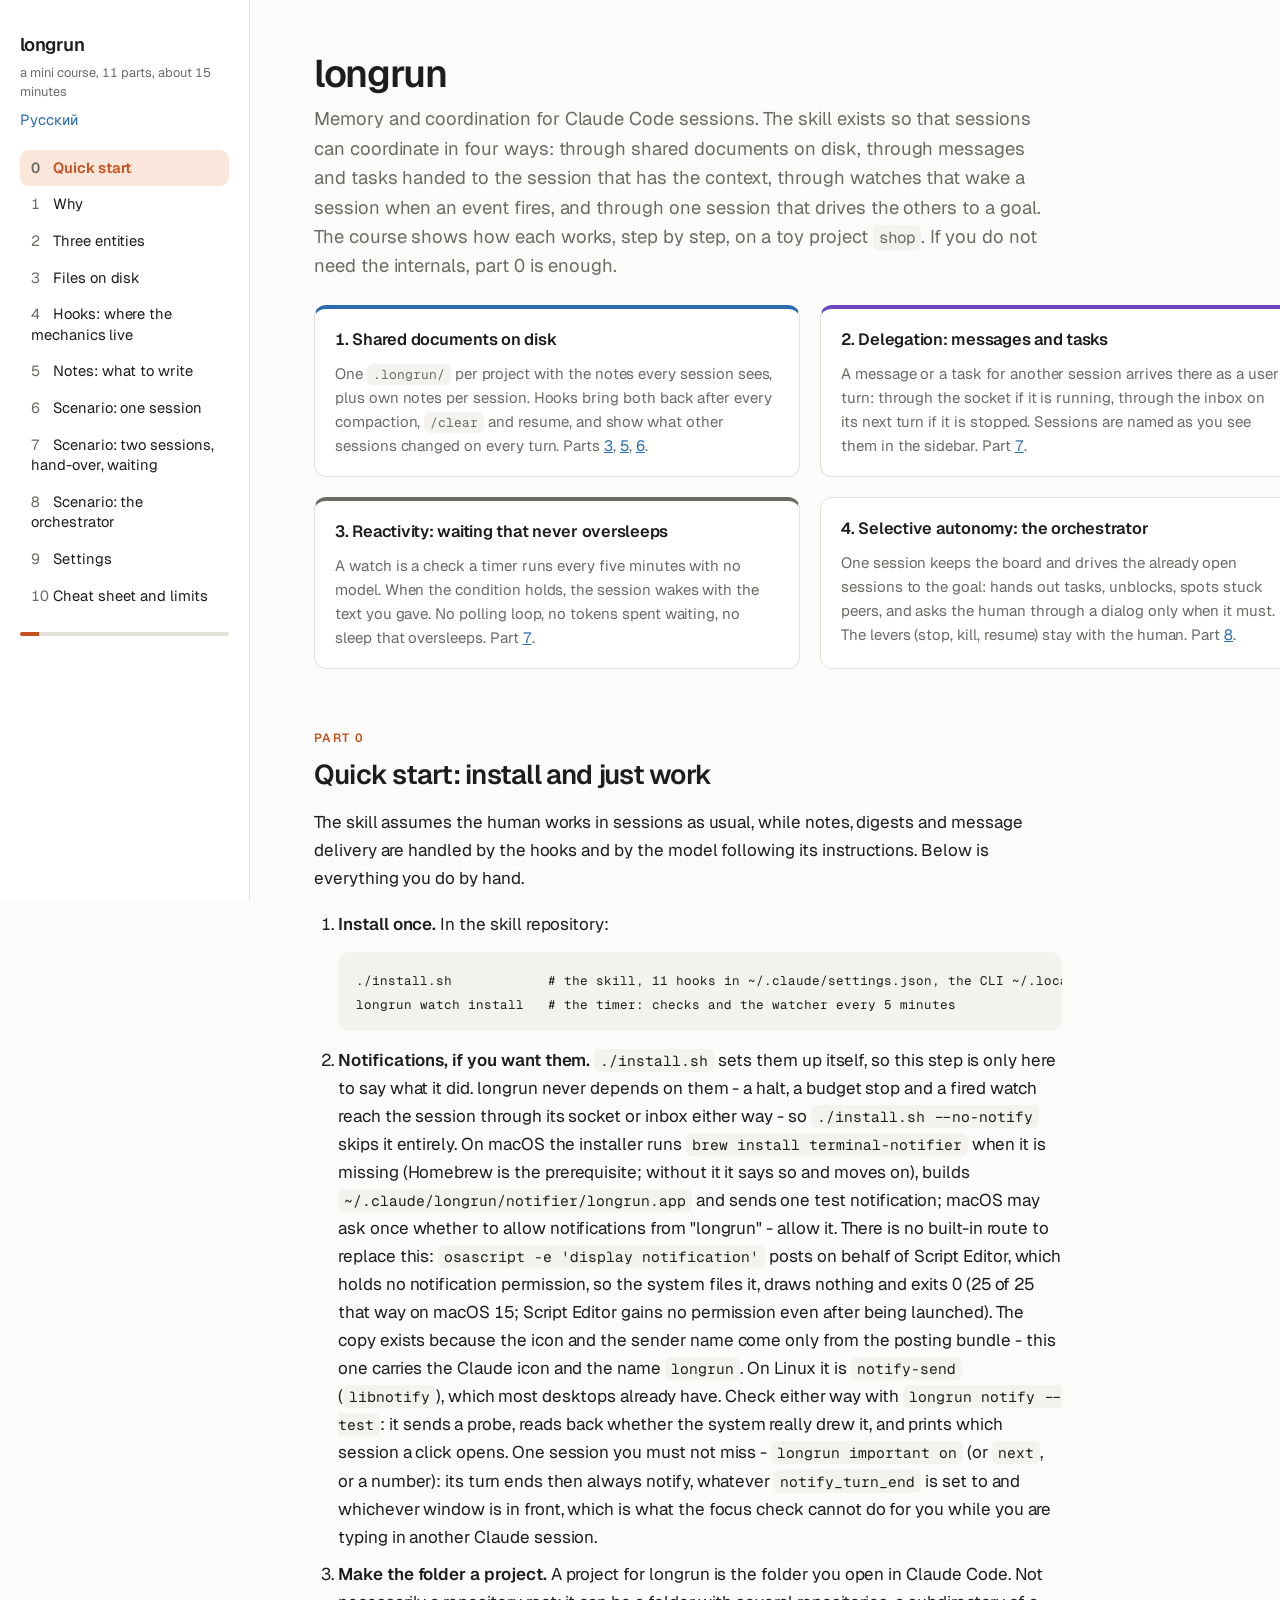
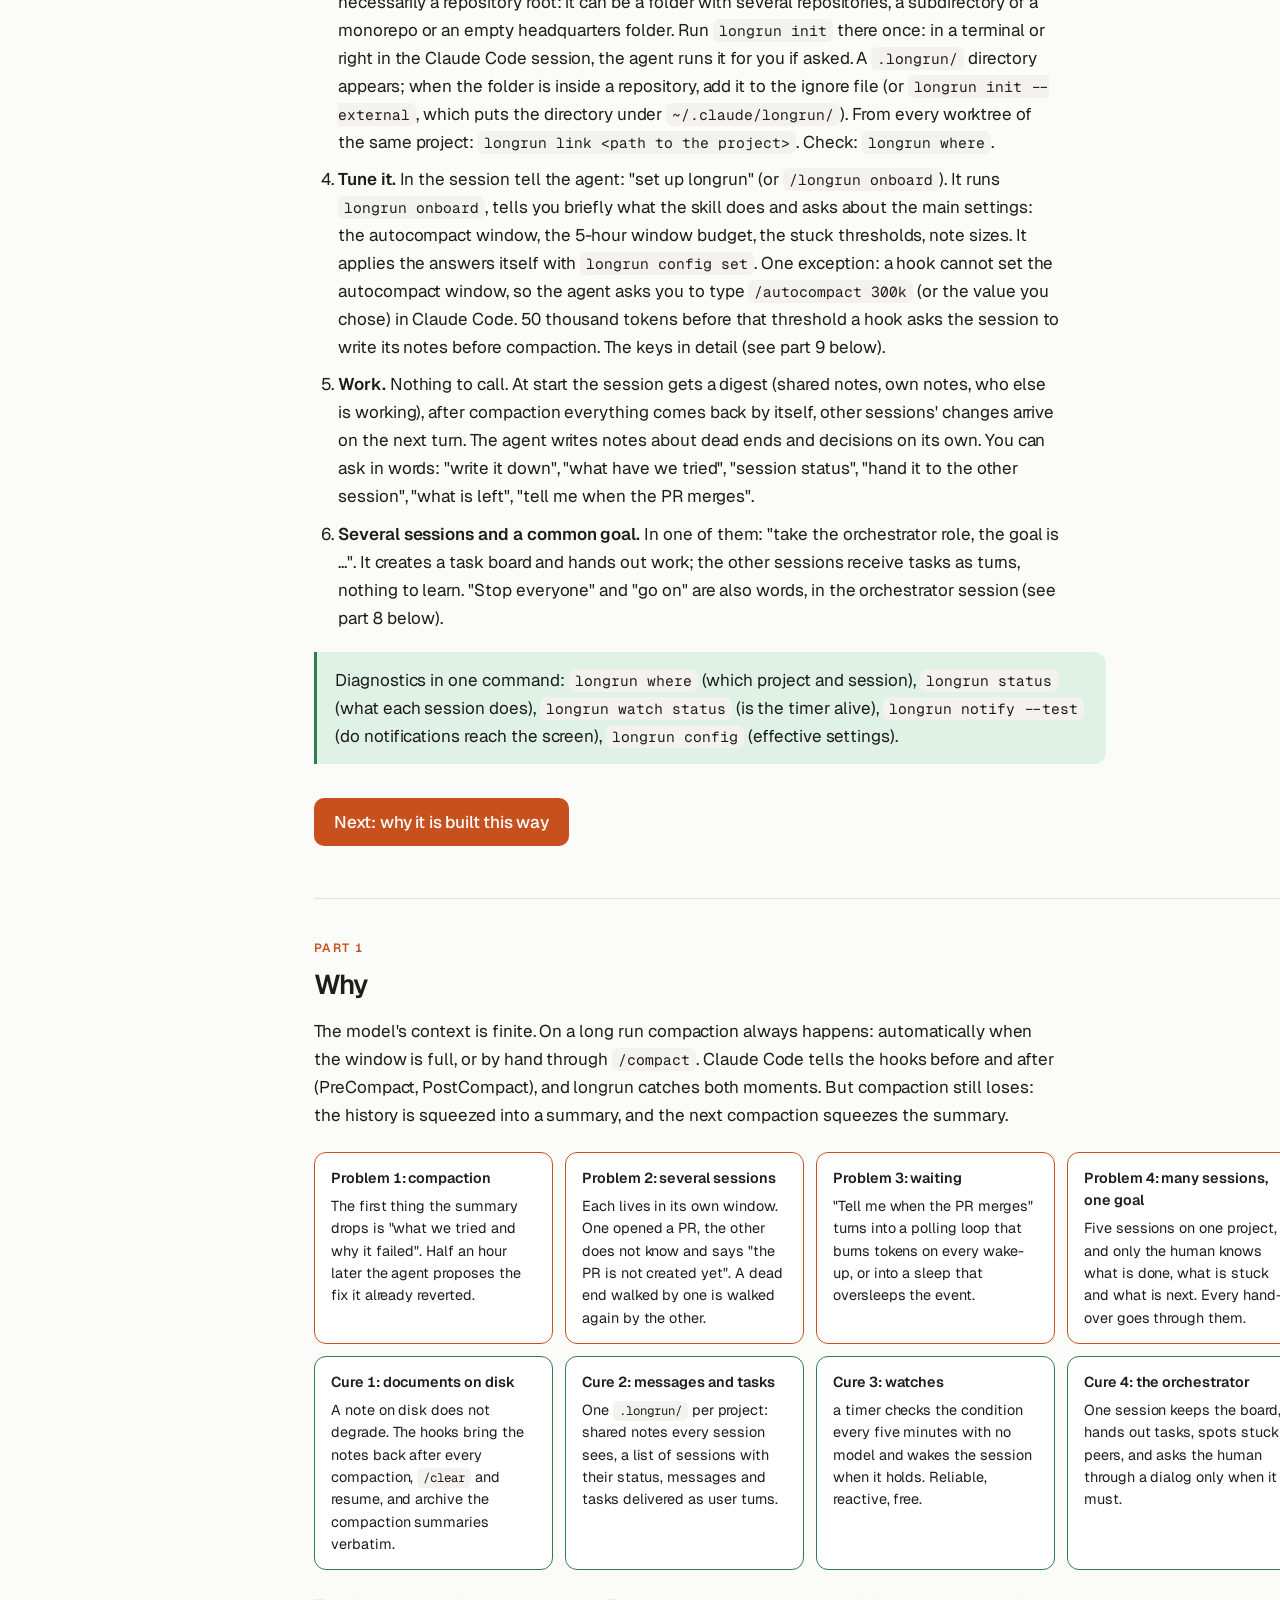
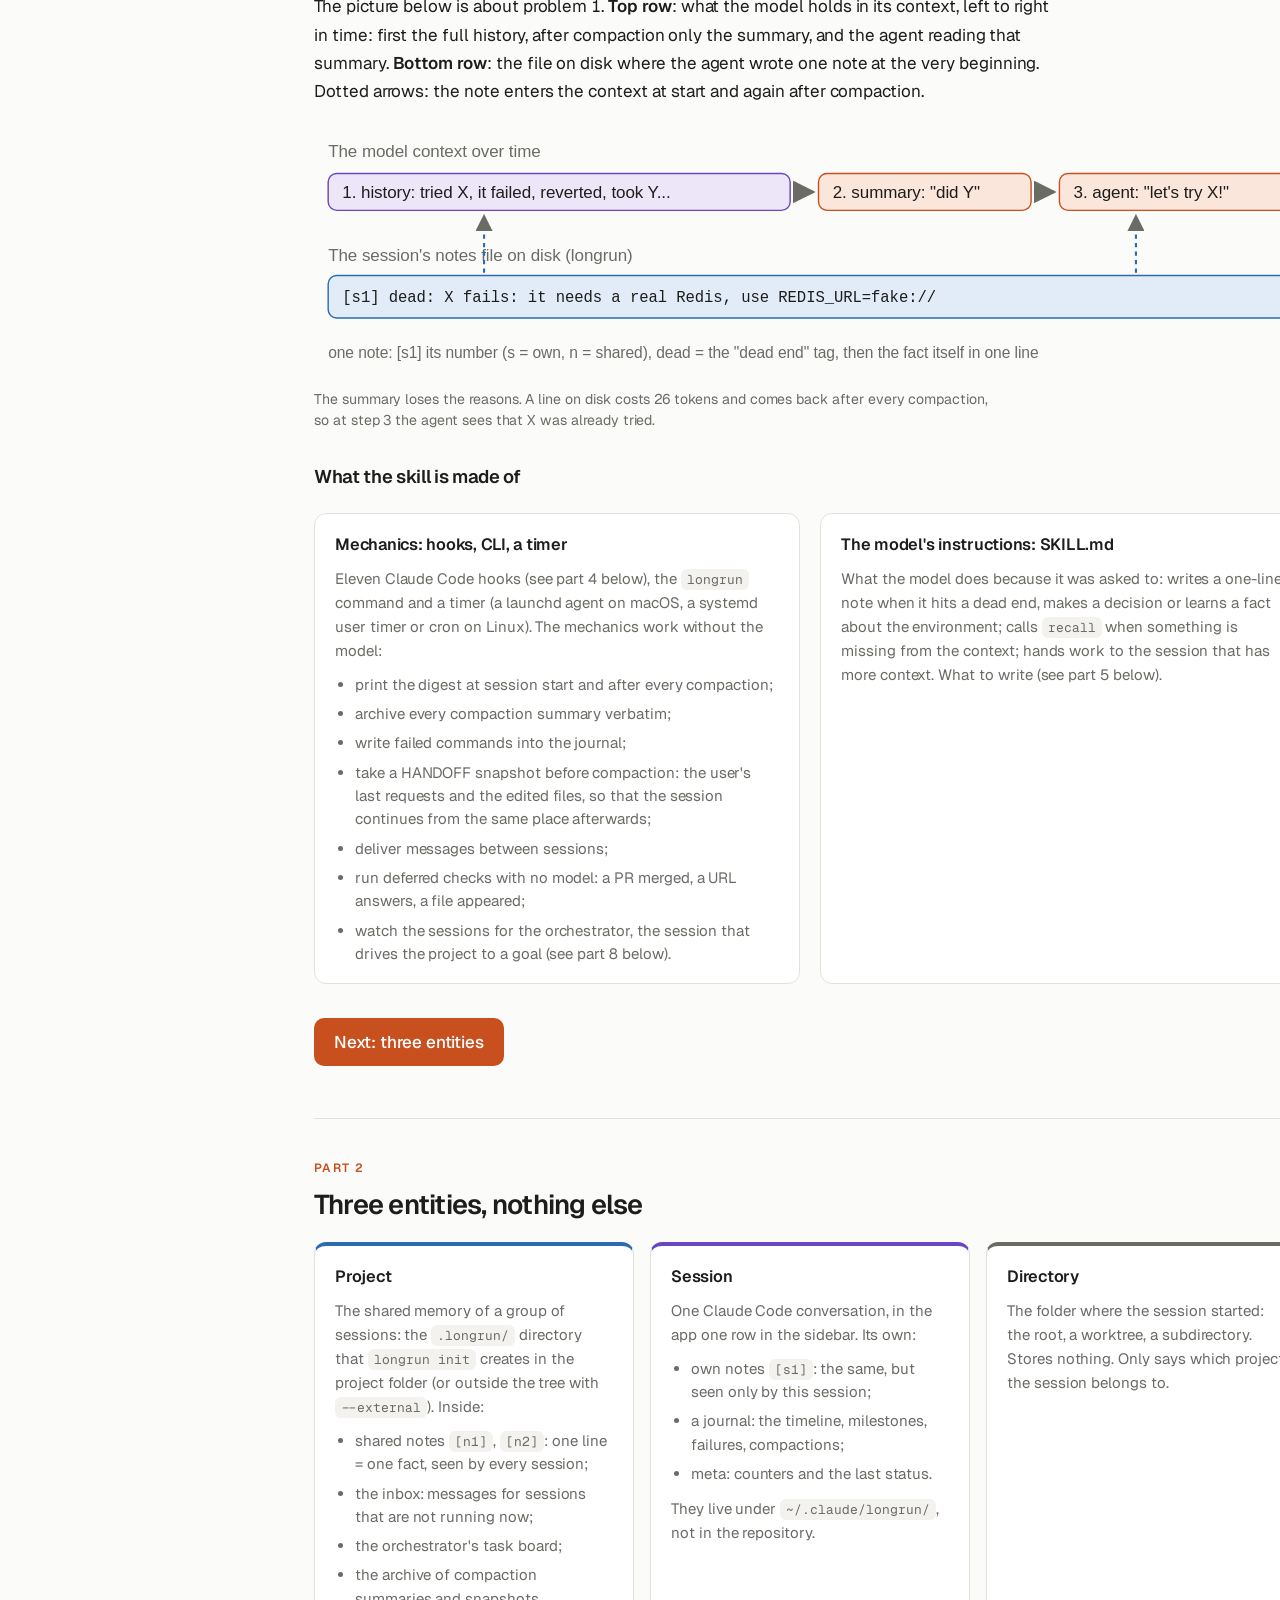
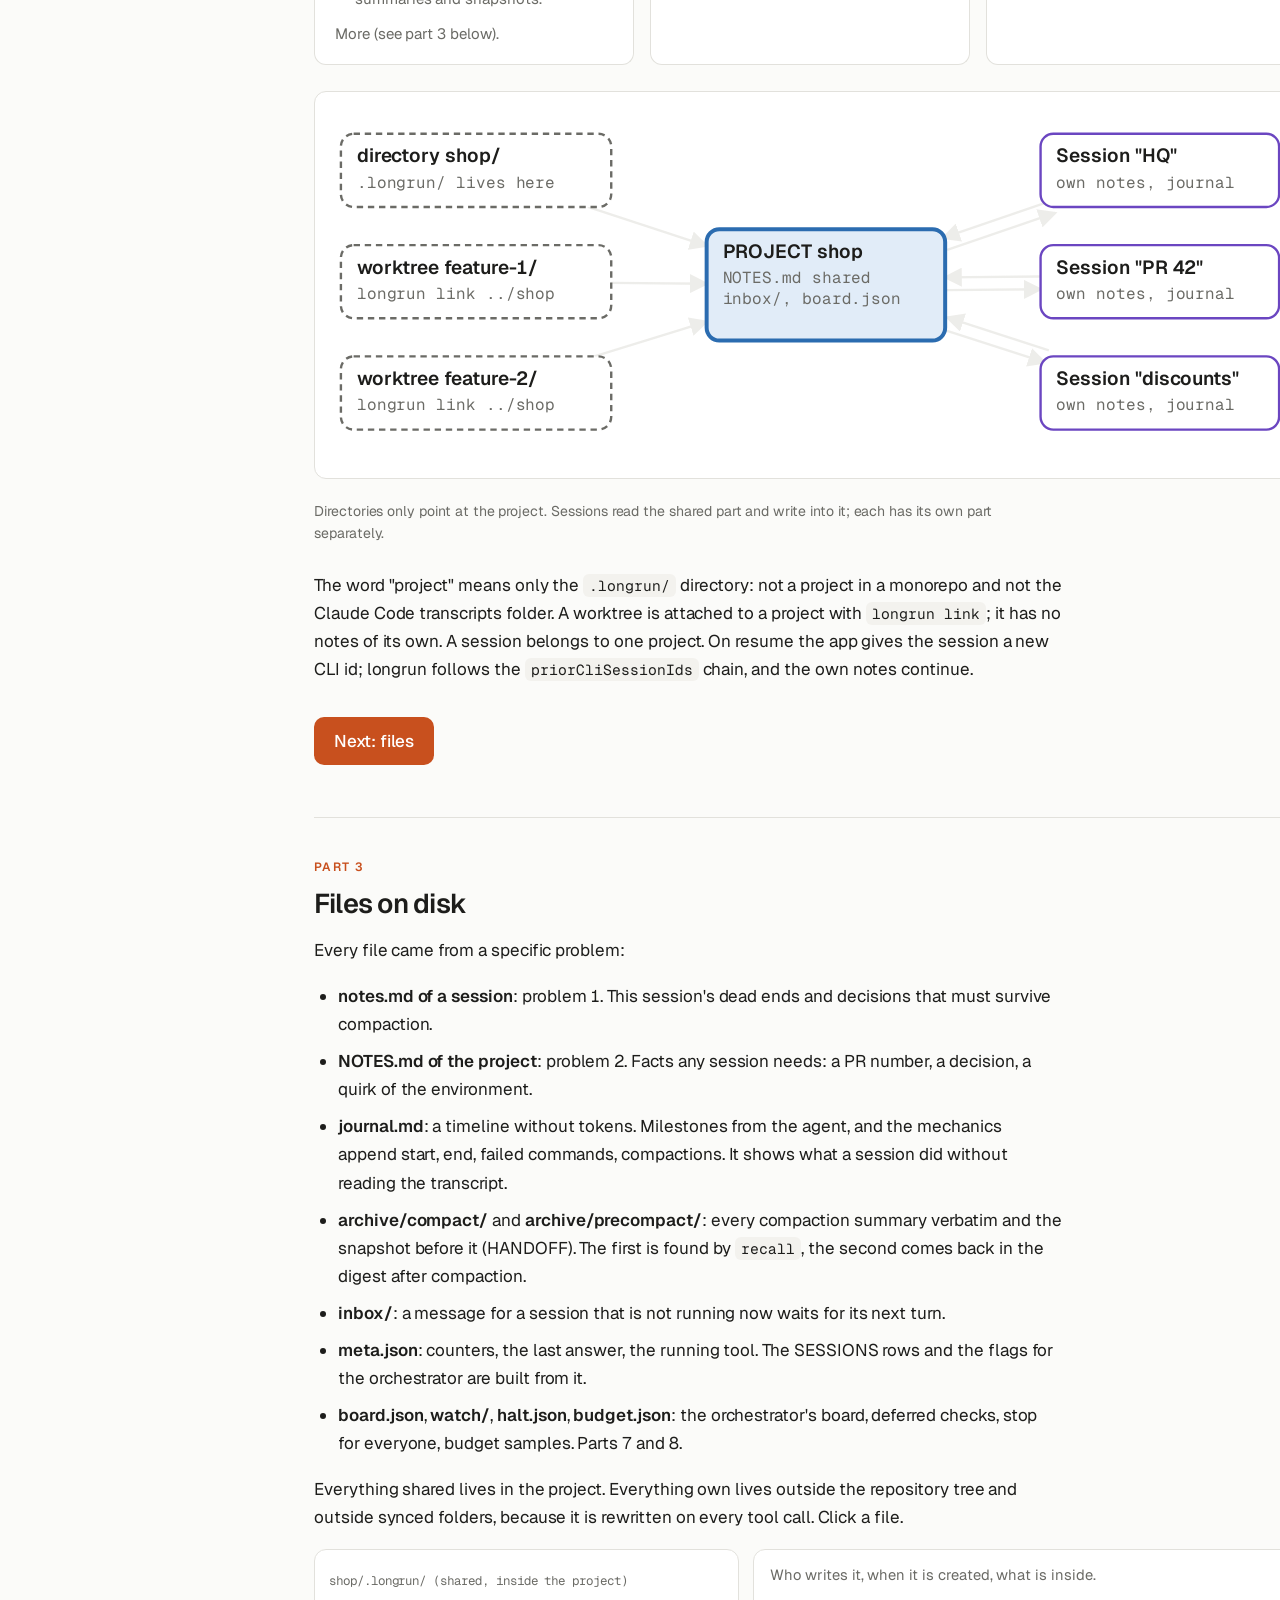
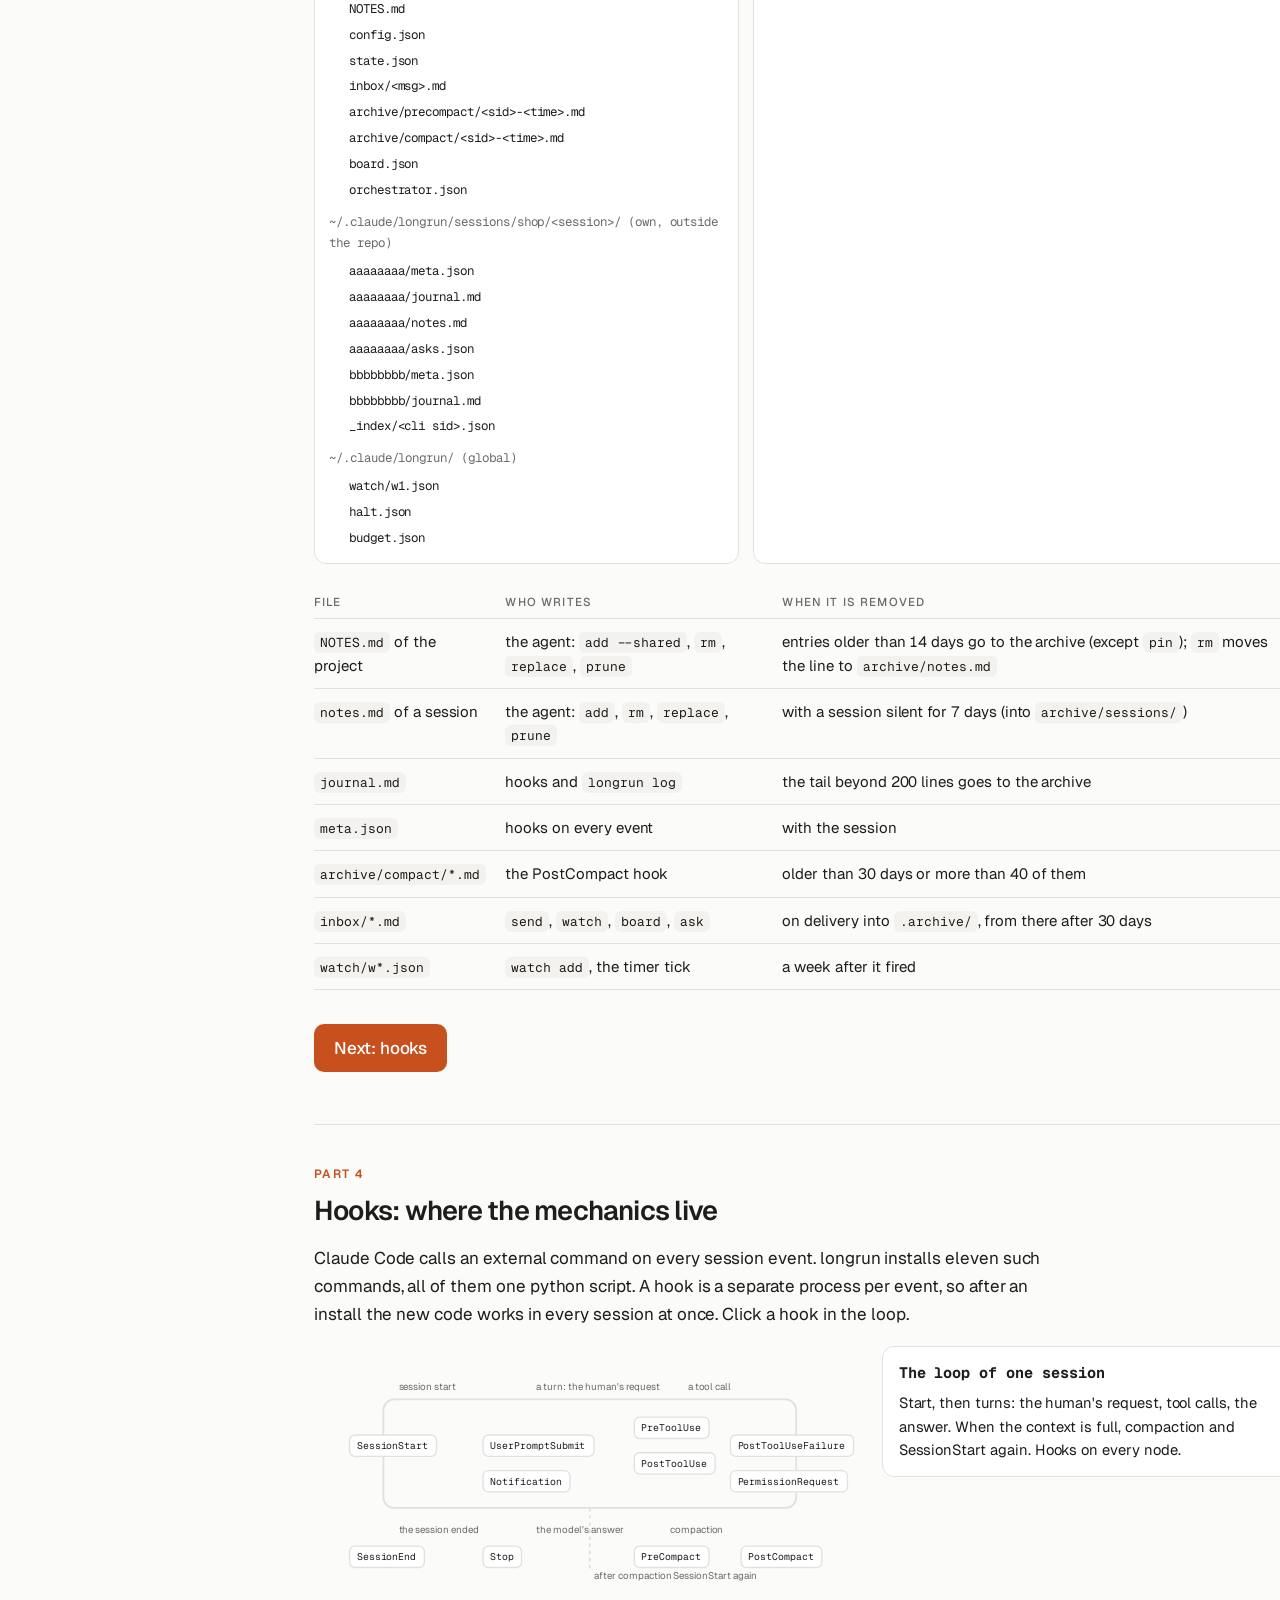
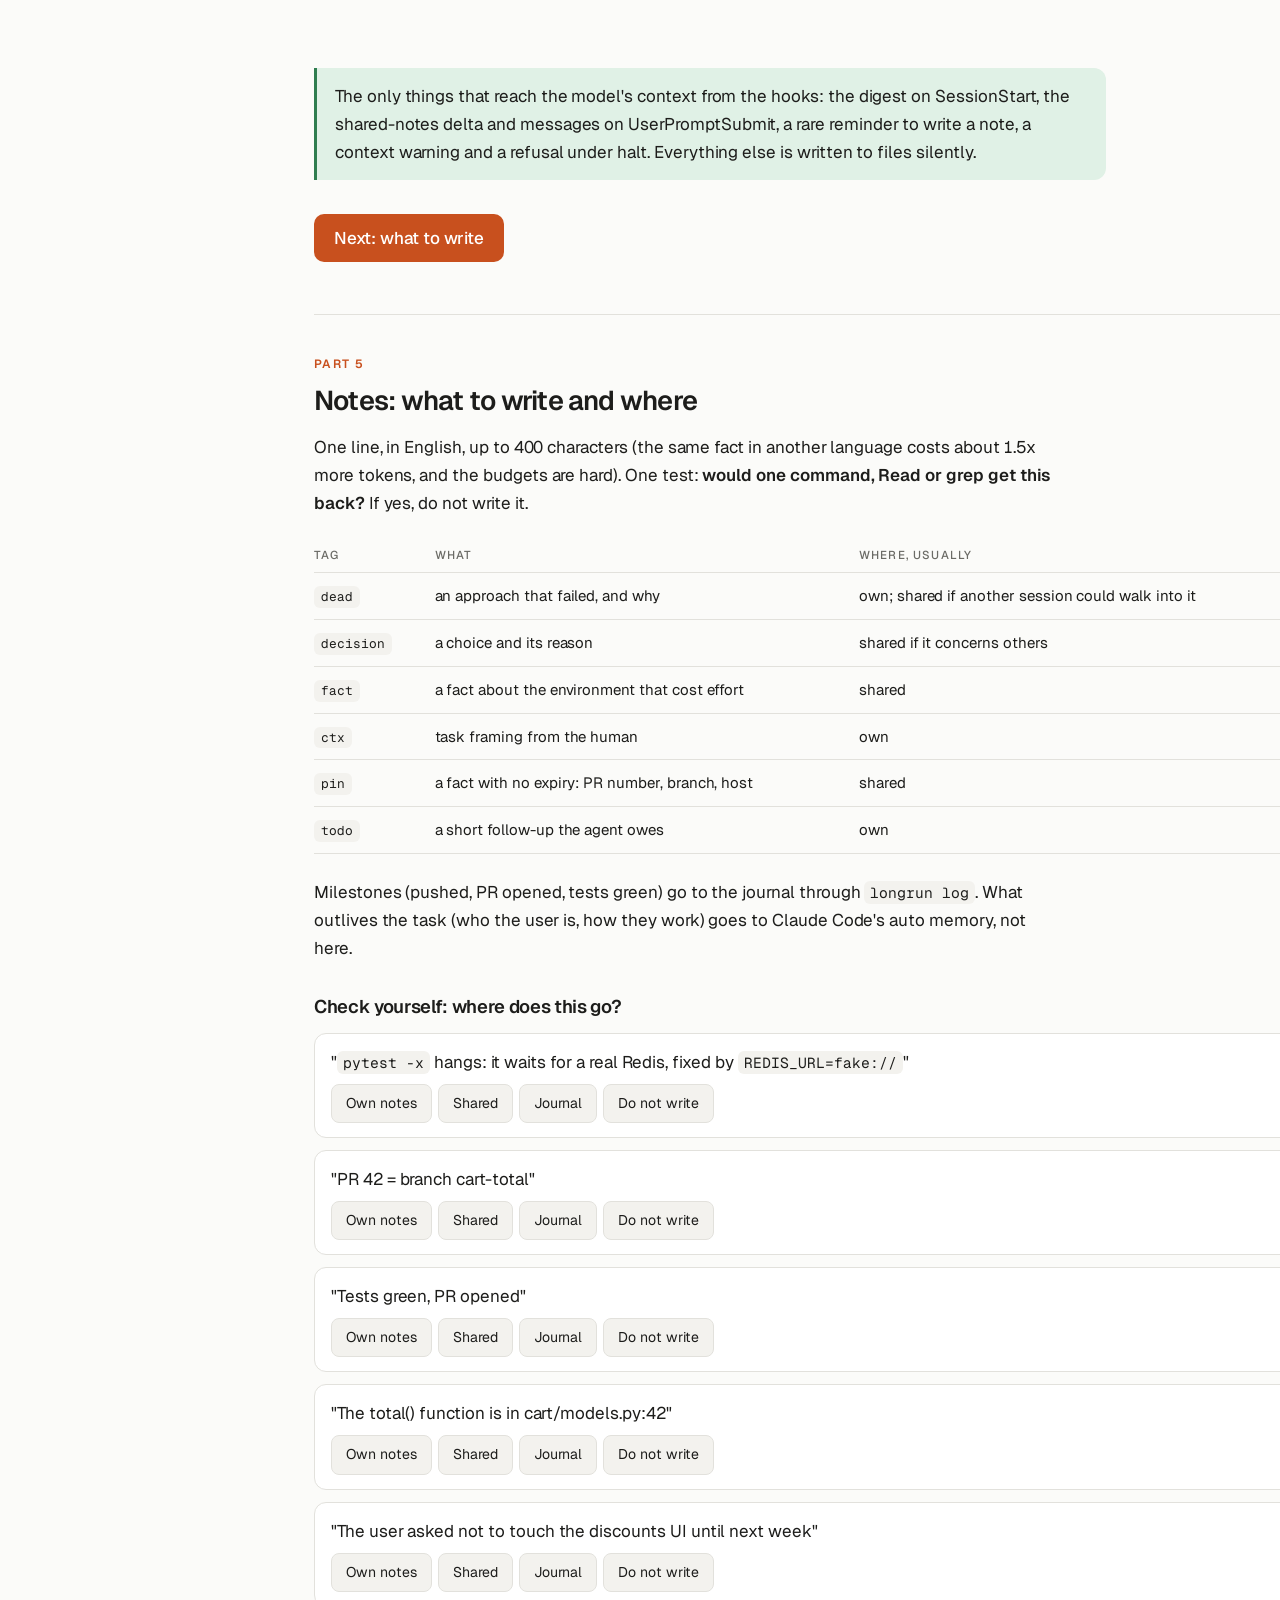
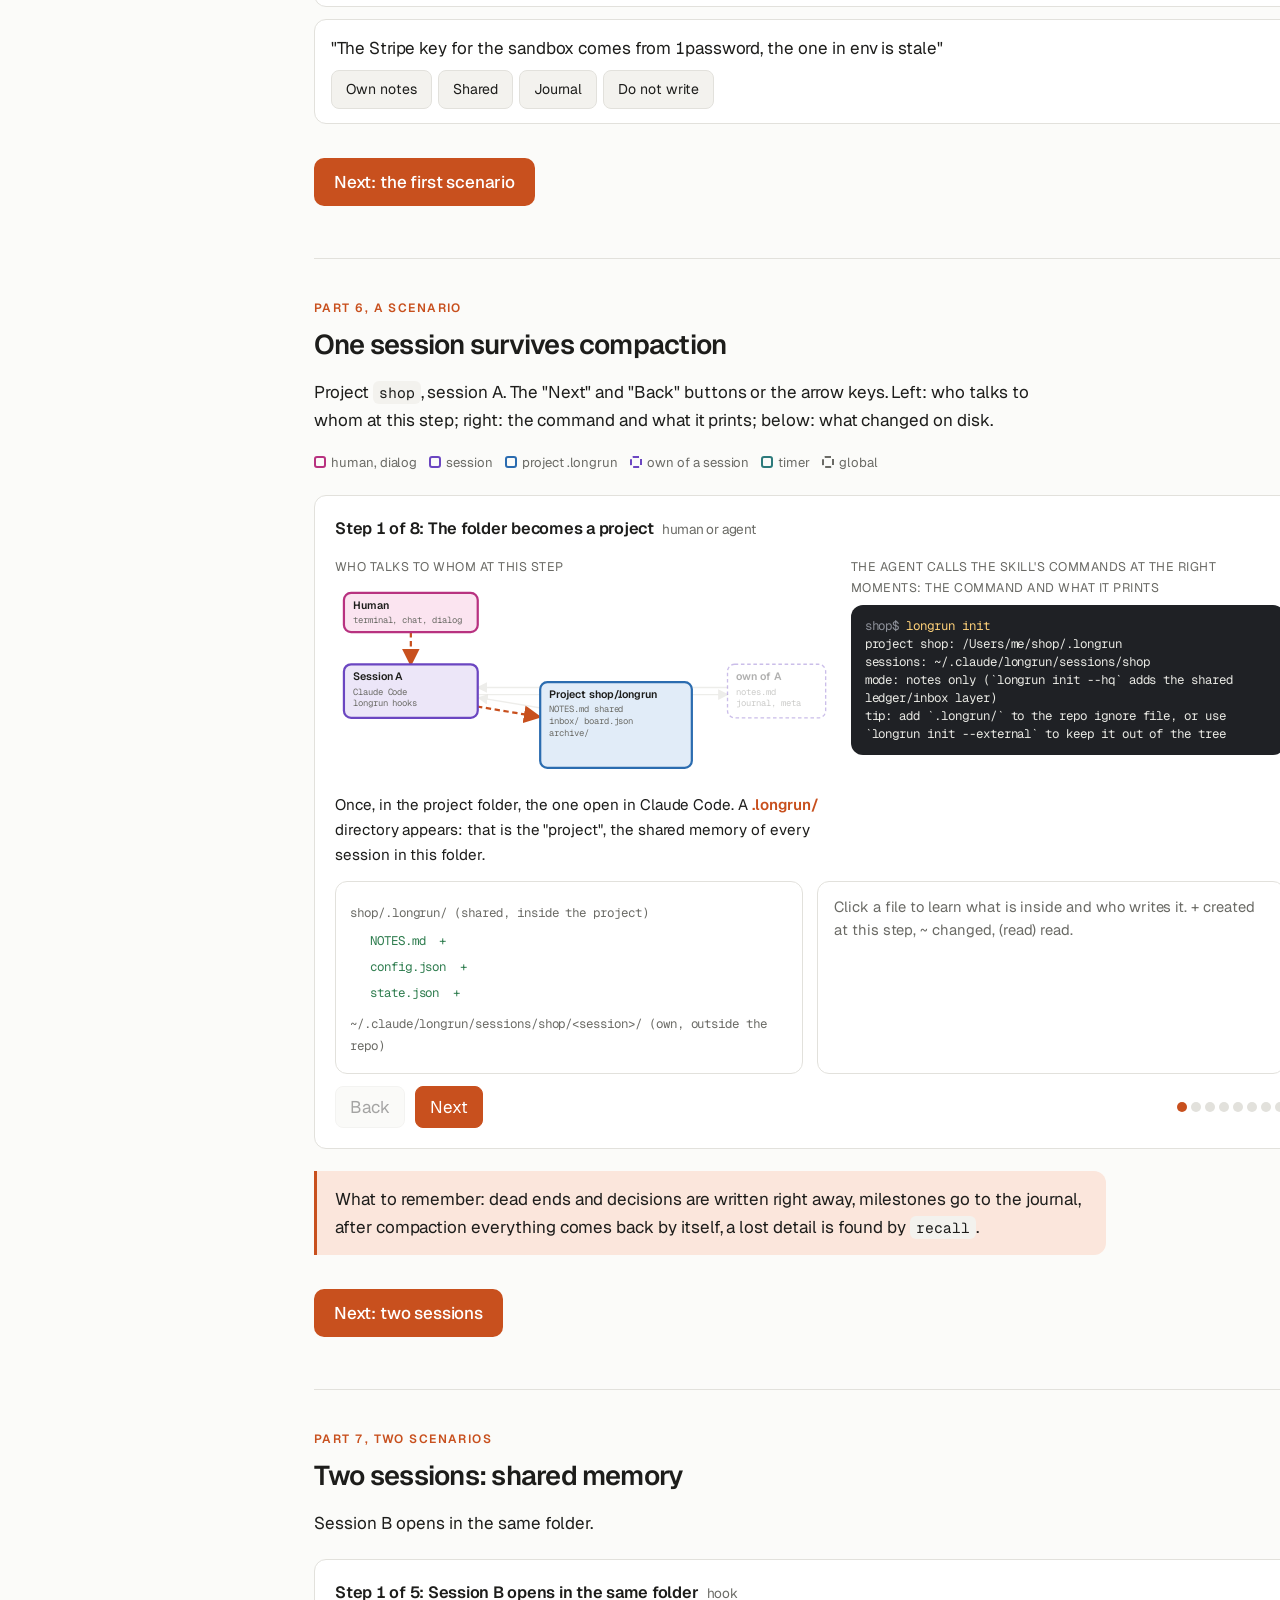
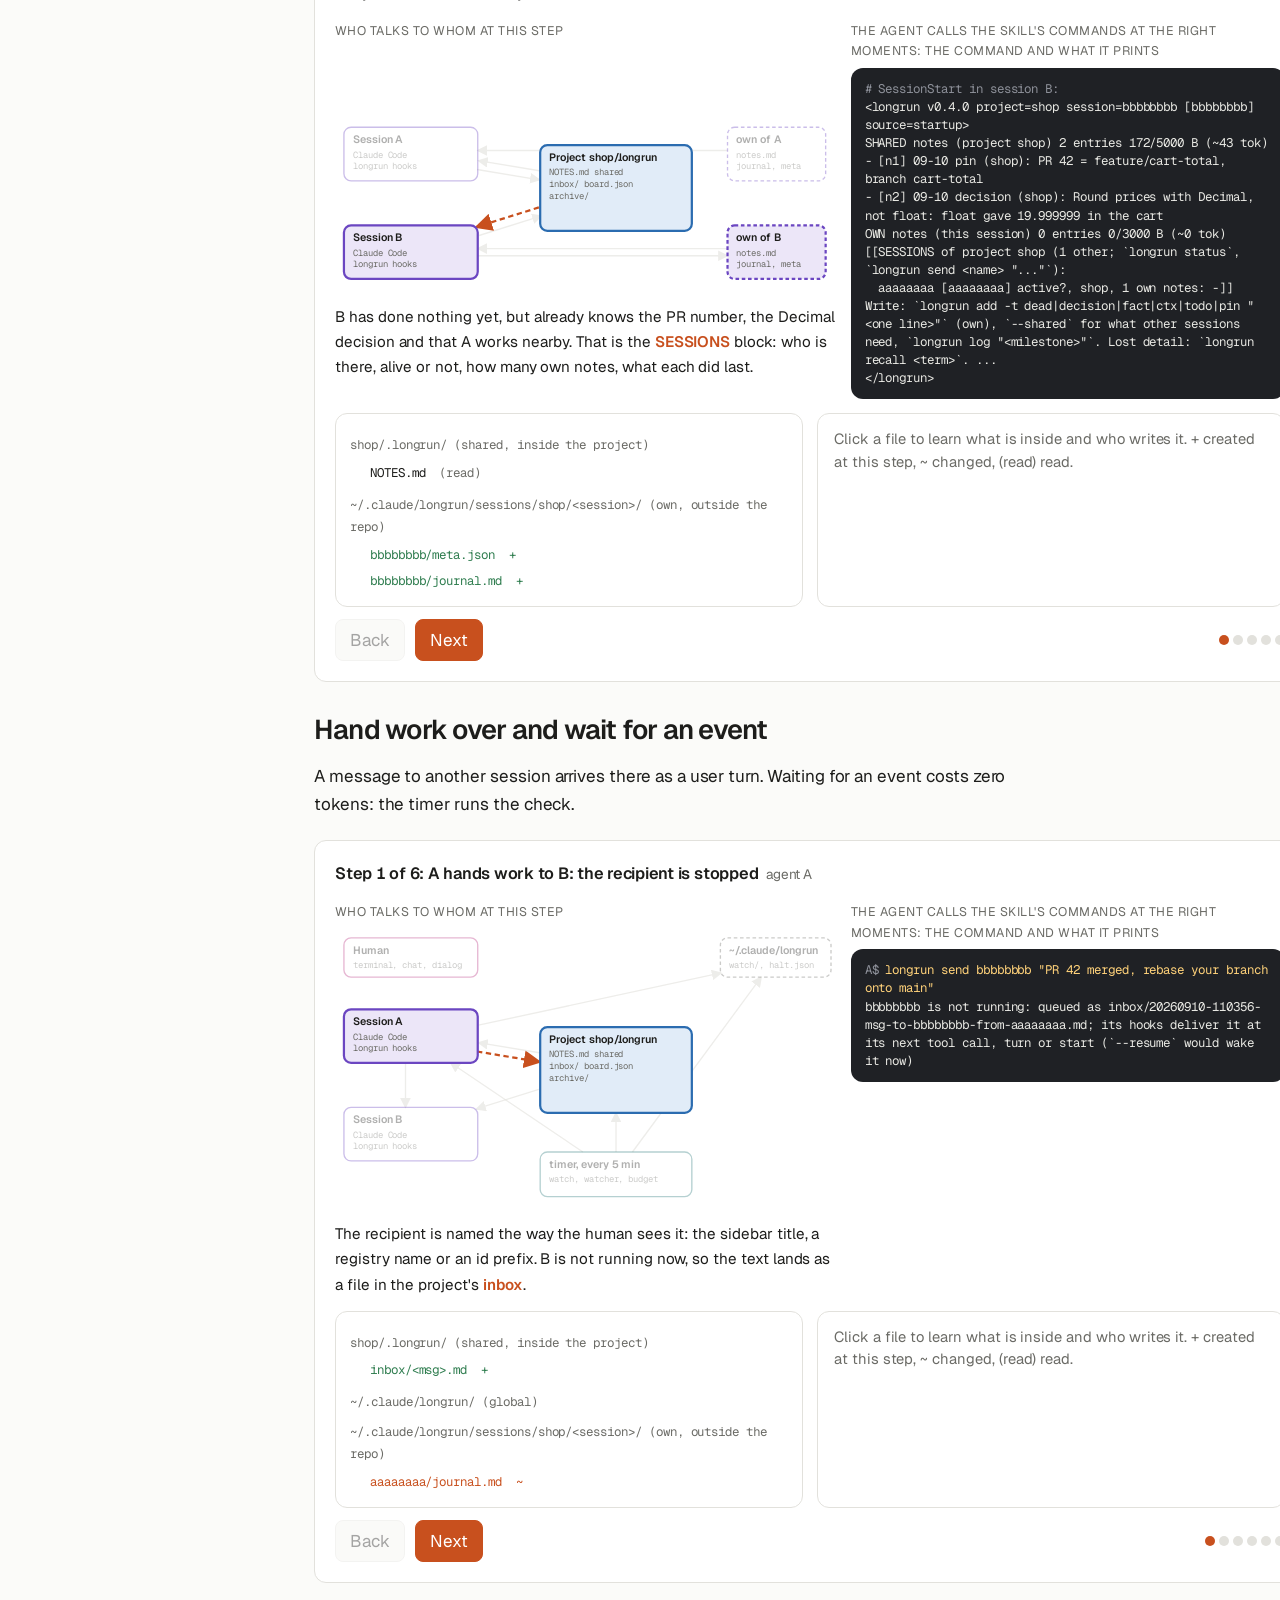
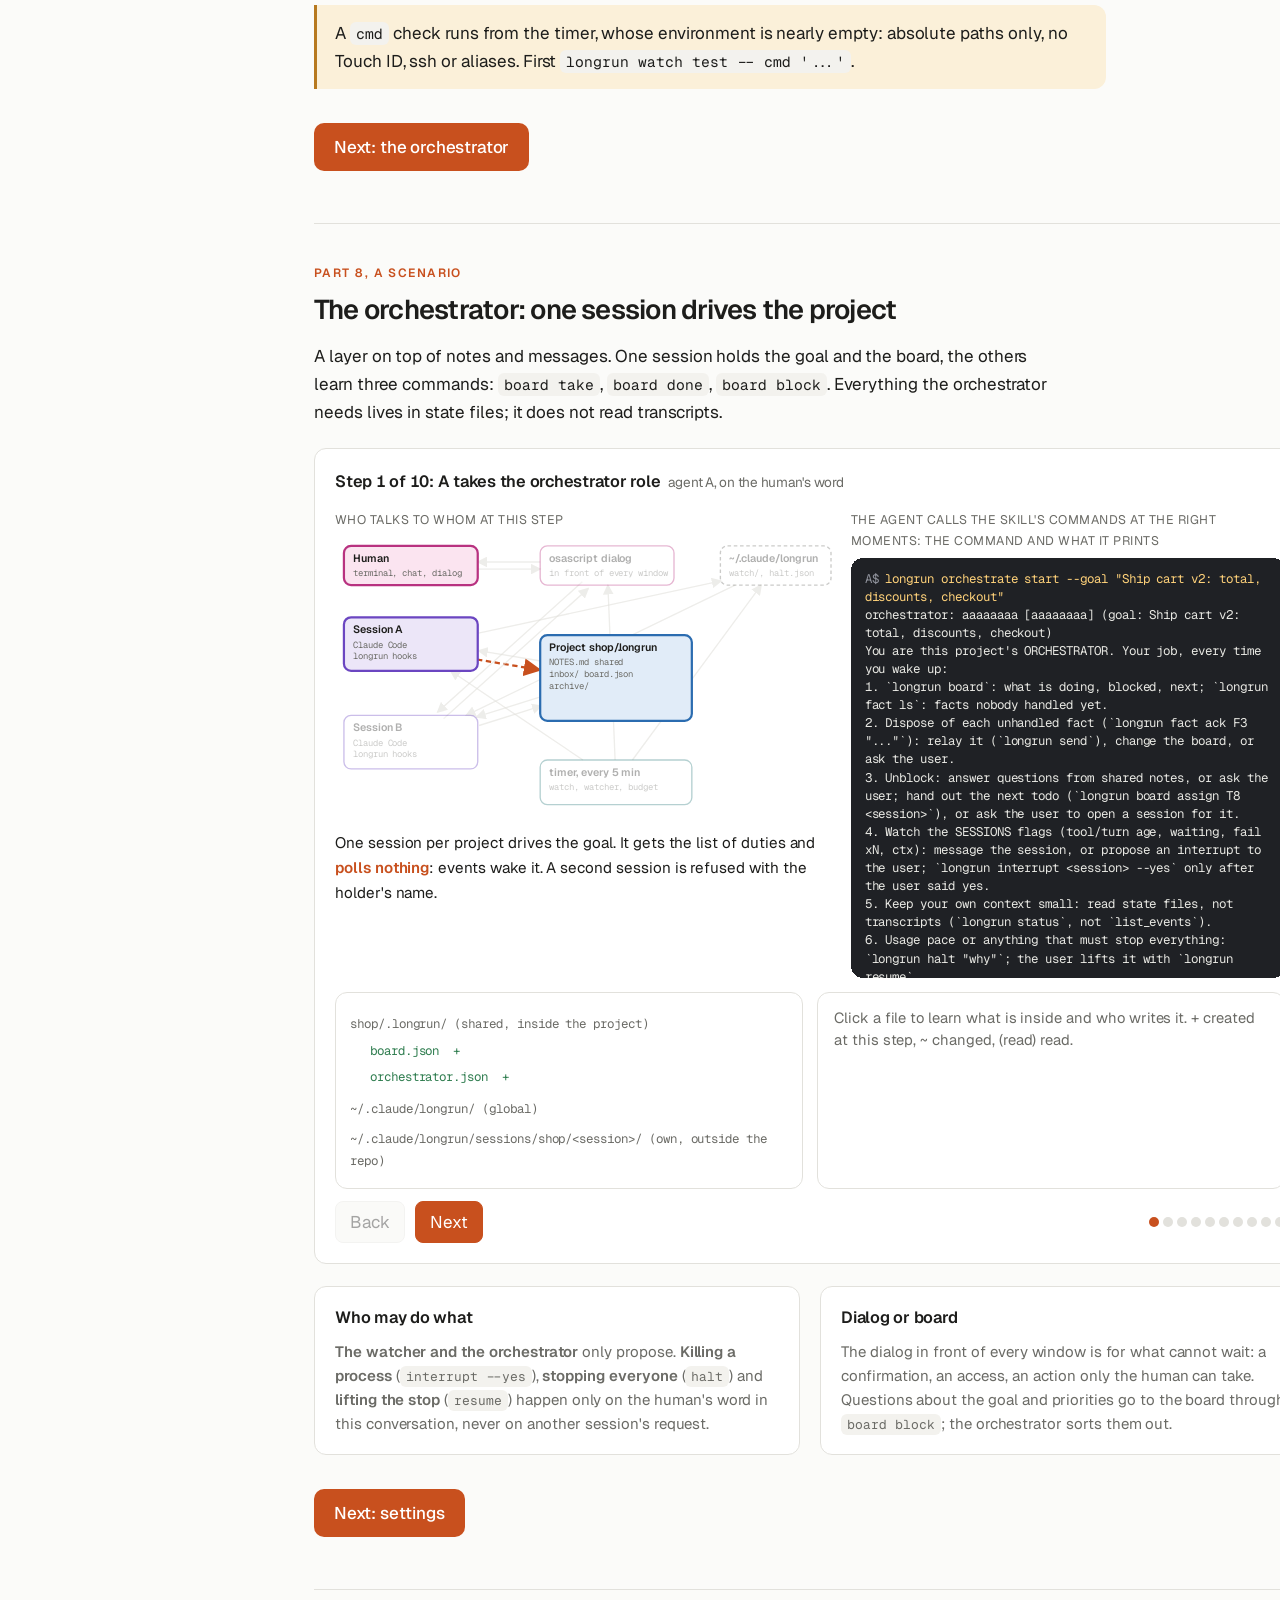
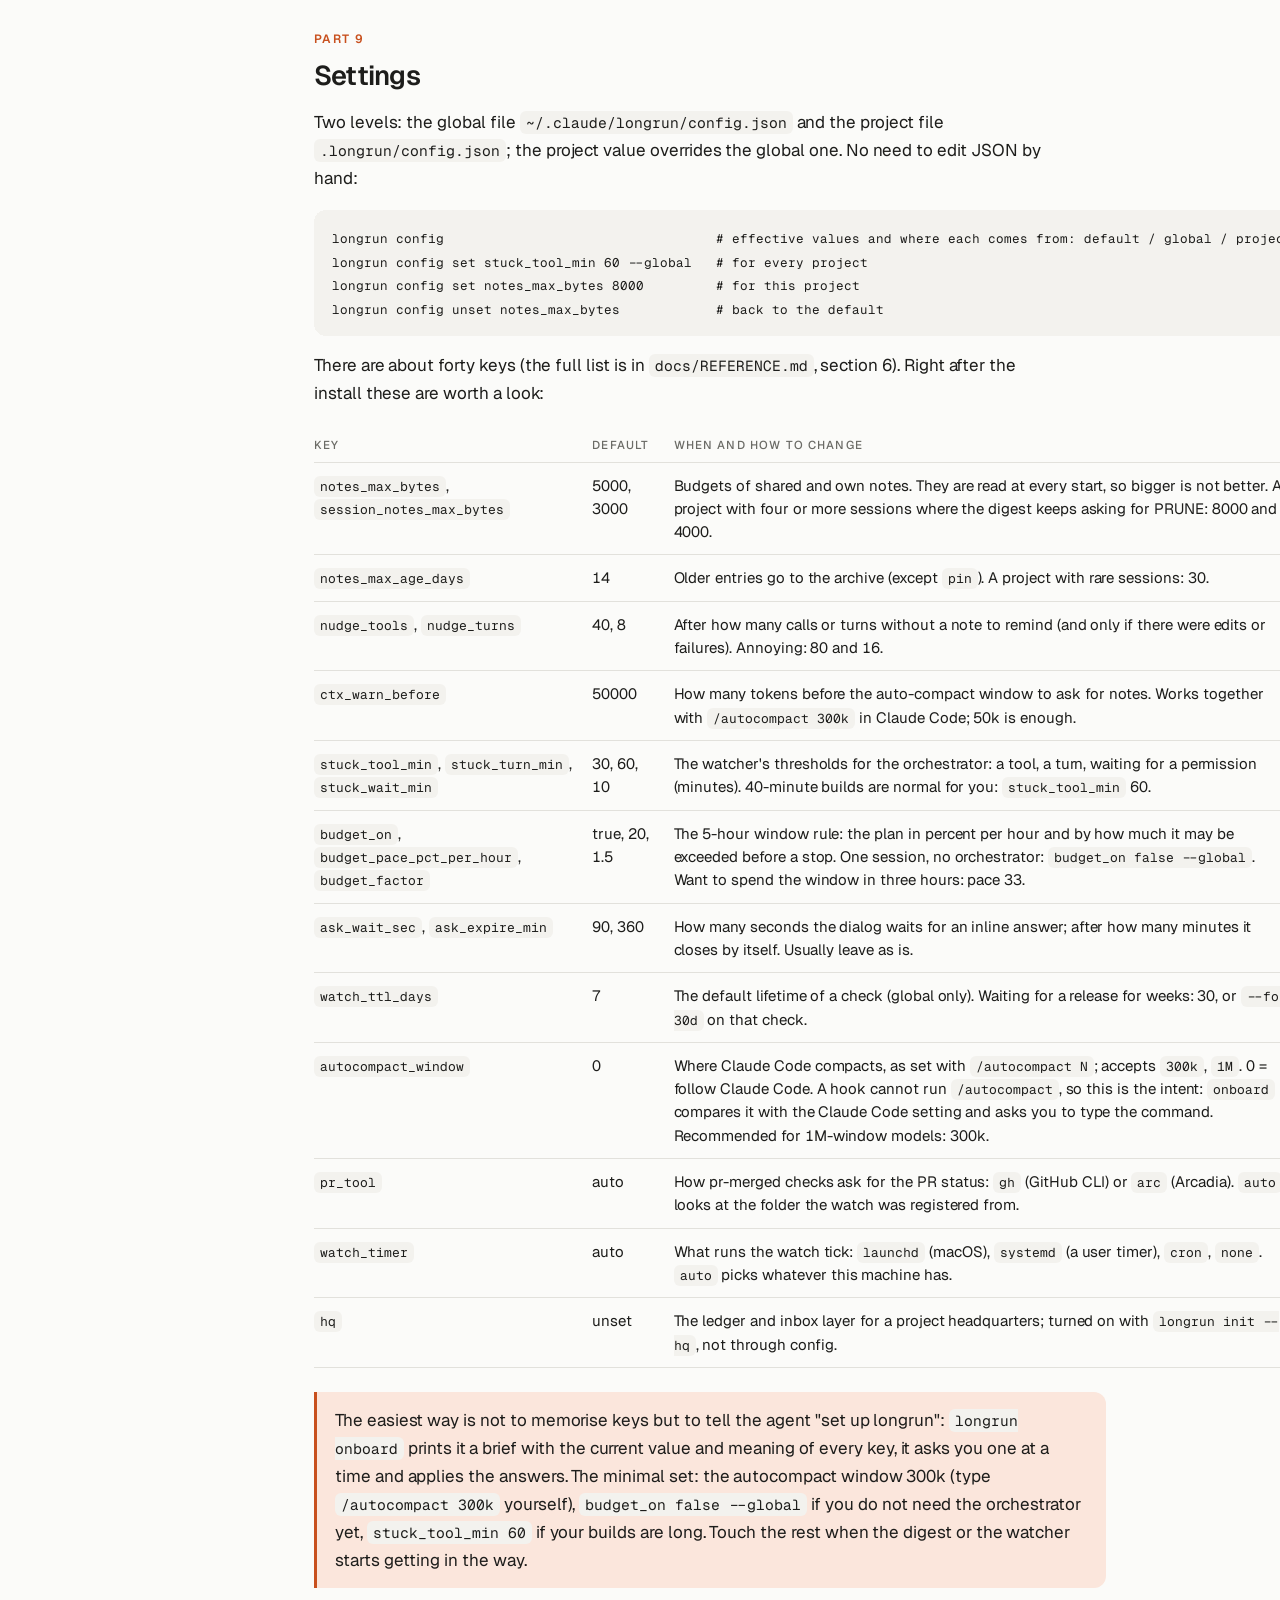
==== course/index.html @ 321bcee7 "0.5.1: notifications that reach the screen, important sessions, compaction steering Desktop notifica" ====
<!doctype html>
<html lang="en">
<head>
<meta charset="utf-8">
<meta name="viewport" content="width=device-width, initial-scale=1">
<title>longrun: a mini course</title>
<link rel="preconnect" href="https://fonts.googleapis.com">
<link rel="preconnect" href="https://fonts.gstatic.com" crossorigin>
<link href="https://fonts.googleapis.com/css2?family=Geist:wght@300..700&family=Geist+Mono:wght@300..600&family=Inter:wght@300..700&display=swap" rel="stylesheet">
<link rel="stylesheet" href="style.css">
</head>
<body>
<div class="layout">
<nav class="side">
  <div class="brand">longrun <small>a mini course, 11 parts, about 15 minutes</small></div>
  <div class="lang"><a href="ru/">Русский</a></div>
  <ol>
    <li><a href="#l0"><span class="num">0</span>Quick start</a></li>
    <li><a href="#l1"><span class="num">1</span>Why</a></li>
    <li><a href="#l2"><span class="num">2</span>Three entities</a></li>
    <li><a href="#l3"><span class="num">3</span>Files on disk</a></li>
    <li><a href="#l4"><span class="num">4</span>Hooks: where the mechanics live</a></li>
    <li><a href="#l5"><span class="num">5</span>Notes: what to write</a></li>
    <li><a href="#l6"><span class="num">6</span>Scenario: one session</a></li>
    <li><a href="#l7"><span class="num">7</span>Scenario: two sessions, hand-over, waiting</a></li>
    <li><a href="#l8"><span class="num">8</span>Scenario: the orchestrator</a></li>
    <li><a href="#l9"><span class="num">9</span>Settings</a></li>
    <li><a href="#l10"><span class="num">10</span>Cheat sheet and limits</a></li>
  </ol>
  <div class="progress"><i></i></div>
</nav>
<main>

<h1>longrun</h1>
<p class="lead">Memory and coordination for Claude Code sessions. The skill exists so that sessions can coordinate in four ways: through shared documents on disk, through messages and tasks handed to the session that has the context, through watches that wake a session when an event fires, and through one session that drives the others to a goal. The course shows how each works, step by step, on a toy project <code>shop</code>. If you do not need the internals, part 0 is enough.</p>
<div class="grid2">
  <div class="card project"><h4>1. Shared documents on disk</h4><p>One <code>.longrun/</code> per project with the notes every session sees, plus own notes per session. Hooks bring both back after every compaction, <code>/clear</code> and resume, and show what other sessions changed on every turn. Parts <a href="#l3">3</a>, <a href="#l5">5</a>, <a href="#l6">6</a>.</p></div>
  <div class="card session"><h4>2. Delegation: messages and tasks</h4><p>A message or a task for another session arrives there as a user turn: through the socket if it is running, through the inbox on its next turn if it is stopped. Sessions are named as you see them in the sidebar. Part <a href="#l7">7</a>.</p></div>
  <div class="card dir"><h4>3. Reactivity: waiting that never oversleeps</h4><p>A watch is a check a timer runs every five minutes with no model. When the condition holds, the session wakes with the text you gave. No polling loop, no tokens spent waiting, no sleep that oversleeps. Part <a href="#l7">7</a>.</p></div>
  <div class="card"><h4>4. Selective autonomy: the orchestrator</h4><p>One session keeps the board and drives the already open sessions to the goal: hands out tasks, unblocks, spots stuck peers, and asks the human through a dialog only when it must. The levers (stop, kill, resume) stay with the human. Part <a href="#l8">8</a>.</p></div>
</div>

<section class="lesson" id="l0">
<div class="kicker">Part 0</div>
<h2>Quick start: install and just work</h2>
<p>The skill assumes the human works in sessions as usual, while notes, digests and message delivery are handled by the hooks and by the model following its instructions. Below is everything you do by hand.</p>
<ol>
<li><b>Install once.</b> In the skill repository:
<pre><code>./install.sh            # the skill, 11 hooks in ~/.claude/settings.json, the CLI ~/.local/bin/longrun, the longrun MCP server
longrun watch install   # the timer: checks and the watcher every 5 minutes</code></pre></li>
<li><b>Notifications, if you want them.</b> <code>./install.sh</code> sets them up itself, so this step is only here to say what it did. longrun never depends on them - a halt, a budget stop and a fired watch reach the session through its socket or inbox either way - so <code>./install.sh --no-notify</code> skips it entirely. On macOS the installer runs <code>brew install terminal-notifier</code> when it is missing (Homebrew is the prerequisite; without it it says so and moves on), builds <code>~/.claude/longrun/notifier/longrun.app</code> and sends one test notification; macOS may ask once whether to allow notifications from "longrun" - allow it. There is no built-in route to replace this: <code>osascript -e 'display notification'</code> posts on behalf of Script Editor, which holds no notification permission, so the system files it, draws nothing and exits 0 (25 of 25 that way on macOS 15; Script Editor gains no permission even after being launched). The copy exists because the icon and the sender name come only from the posting bundle - this one carries the Claude icon and the name <code>longrun</code>. On Linux it is <code>notify-send</code> (<code>libnotify</code>), which most desktops already have. Check either way with <code>longrun notify --test</code>: it sends a probe, reads back whether the system really drew it, and prints which session a click opens. One session you must not miss - <code>longrun important on</code> (or <code>next</code>, or a number): its turn ends then always notify, whatever <code>notify_turn_end</code> is set to and whichever window is in front, which is what the focus check cannot do for you while you are typing in another Claude session.</li>
<li><b>Make the folder a project.</b> A project for longrun is the folder you open in Claude Code. Not necessarily a repository root: it can be a folder with several repositories, a subdirectory of a monorepo or an empty headquarters folder. Run <code>longrun init</code> there once: in a terminal or right in the Claude Code session, the agent runs it for you if asked. A <code>.longrun/</code> directory appears; when the folder is inside a repository, add it to the ignore file (or <code>longrun init --external</code>, which puts the directory under <code>~/.claude/longrun/</code>). From every worktree of the same project: <code>longrun link &lt;path to the project&gt;</code>. Check: <code>longrun where</code>.</li>
<li><b>Tune it.</b> In the session tell the agent: "set up longrun" (or <code>/longrun onboard</code>). It runs <code>longrun onboard</code>, tells you briefly what the skill does and asks about the main settings: the autocompact window, the 5-hour window budget, the stuck thresholds, note sizes. It applies the answers itself with <code>longrun config set</code>. One exception: a hook cannot set the autocompact window, so the agent asks you to type <code>/autocompact 300k</code> (or the value you chose) in Claude Code. 50 thousand tokens before that threshold a hook asks the session to write its notes before compaction. The keys in detail (see part 9 below).</li>
<li><b>Work.</b> Nothing to call. At start the session gets a digest (shared notes, own notes, who else is working), after compaction everything comes back by itself, other sessions' changes arrive on the next turn. The agent writes notes about dead ends and decisions on its own. You can ask in words: "write it down", "what have we tried", "session status", "hand it to the other session", "what is left", "tell me when the PR merges".</li>
<li><b>Several sessions and a common goal.</b> In one of them: "take the orchestrator role, the goal is ...". It creates a task board and hands out work; the other sessions receive tasks as turns, nothing to learn. "Stop everyone" and "go on" are also words, in the orchestrator session (see part 8 below).</li>
</ol>
<div class="callout ok">Diagnostics in one command: <code>longrun where</code> (which project and session), <code>longrun status</code> (what each session does), <code>longrun watch status</code> (is the timer alive), <code>longrun notify --test</code> (do notifications reach the screen), <code>longrun config</code> (effective settings).</div>
<div class="next"><a href="#l1">Next: why it is built this way</a></div>
</section>

<section class="lesson" id="l1">
<div class="kicker">Part 1</div>
<h2>Why</h2>
<p>The model's context is finite. On a long run compaction always happens: automatically when the window is full, or by hand through <code>/compact</code>. Claude Code tells the hooks before and after (PreCompact, PostCompact), and longrun catches both moments. But compaction still loses: the history is squeezed into a summary, and the next compaction squeezes the summary.</p>
<div class="stripe">
  <div class="s bad"><b>Problem 1: compaction</b>The first thing the summary drops is "what we tried and why it failed". Half an hour later the agent proposes the fix it already reverted.</div>
  <div class="s bad"><b>Problem 2: several sessions</b>Each lives in its own window. One opened a PR, the other does not know and says "the PR is not created yet". A dead end walked by one is walked again by the other.</div>
  <div class="s bad"><b>Problem 3: waiting</b>"Tell me when the PR merges" turns into a polling loop that burns tokens on every wake-up, or into a sleep that oversleeps the event.</div>
  <div class="s bad"><b>Problem 4: many sessions, one goal</b>Five sessions on one project, and only the human knows what is done, what is stuck and what is next. Every hand-over goes through them.</div>
  <div class="s good"><b>Cure 1: documents on disk</b>A note on disk does not degrade. The hooks bring the notes back after every compaction, <code>/clear</code> and resume, and archive the compaction summaries verbatim.</div>
  <div class="s good"><b>Cure 2: messages and tasks</b>One <code>.longrun/</code> per project: shared notes every session sees, a list of sessions with their status, messages and tasks delivered as user turns.</div>
  <div class="s good"><b>Cure 3: watches</b>a timer checks the condition every five minutes with no model and wakes the session when it holds. Reliable, reactive, free.</div>
  <div class="s good"><b>Cure 4: the orchestrator</b>One session keeps the board, hands out tasks, spots stuck peers, and asks the human through a dialog only when it must.</div>
</div>
<p>The picture below is about problem 1. <b>Top row</b>: what the model holds in its context, left to right in time: first the full history, after compaction only the summary, and the agent reading that summary. <b>Bottom row</b>: the file on disk where the agent wrote one note at the very beginning. Dotted arrows: the note enters the context at start and again after compaction.</p>
<figure>
<svg viewBox="0 0 700 175" xmlns="http://www.w3.org/2000/svg" font-family="-apple-system, Segoe UI, sans-serif" font-size="12">
  <text x="10" y="18" fill="var(--muted)">The model context over time</text>
  <rect x="10" y="30" width="326" height="26" rx="6" fill="var(--session-soft)" stroke="var(--session)"/>
  <text x="20" y="47" fill="var(--fg)">1. history: tried X, it failed, reverted, took Y...</text>
  <path d="M338,43 L352,43" stroke="var(--muted)" stroke-width="2" marker-end="url(#a1)"/>
  <rect x="356" y="30" width="150" height="26" rx="6" fill="var(--accent-soft)" stroke="var(--accent)"/>
  <text x="366" y="47" fill="var(--fg)">2. summary: "did Y"</text>
  <path d="M508,43 L522,43" stroke="var(--muted)" stroke-width="2" marker-end="url(#a1)"/>
  <rect x="526" y="30" width="164" height="26" rx="6" fill="var(--accent-soft)" stroke="var(--accent)"/>
  <text x="536" y="47" fill="var(--fg)">3. agent: "let's try X!"</text>
  <text x="10" y="92" fill="var(--muted)">The session's notes file on disk (longrun)</text>
  <rect x="10" y="102" width="680" height="30" rx="6" fill="var(--project-soft)" stroke="var(--project)"/>
  <text x="20" y="121" fill="var(--fg)" font-family="ui-monospace, Menlo, monospace" font-size="11">[s1] dead: X fails: it needs a real Redis, use REDIS_URL=fake://</text>
  <text x="10" y="160" fill="var(--muted)" font-size="11">one note: [s1] its number (s = own, n = shared), dead = the "dead end" tag, then the fact itself in one line</text>
  <path d="M120,100 L120,60" stroke="var(--project)" stroke-width="1.5" stroke-dasharray="3 3" marker-end="url(#a1)"/>
  <path d="M580,100 L580,60" stroke="var(--project)" stroke-width="1.5" stroke-dasharray="3 3" marker-end="url(#a1)"/>
  <defs><marker id="a1" markerWidth="8" markerHeight="8" refX="7" refY="4" orient="auto"><path d="M0,0 L8,4 L0,8 z" fill="var(--muted)"/></marker></defs>
</svg>
<figcaption>The summary loses the reasons. A line on disk costs 26 tokens and comes back after every compaction, so at step 3 the agent sees that X was already tried.</figcaption>
</figure>
<h3>What the skill is made of</h3>
<div class="grid2">
  <div class="card"><h4>Mechanics: hooks, CLI, a timer</h4><p>Eleven Claude Code hooks (see part 4 below), the <code>longrun</code> command and a timer (a launchd agent on macOS, a systemd user timer or cron on Linux). The mechanics work without the model:</p>
  <ul>
  <li>print the digest at session start and after every compaction;</li>
  <li>archive every compaction summary verbatim;</li>
  <li>write failed commands into the journal;</li>
  <li>take a HANDOFF snapshot before compaction: the user's last requests and the edited files, so that the session continues from the same place afterwards;</li>
  <li>deliver messages between sessions;</li>
  <li>run deferred checks with no model: a PR merged, a URL answers, a file appeared;</li>
  <li>watch the sessions for the orchestrator, the session that drives the project to a goal (see part 8 below).</li>
  </ul></div>
  <div class="card"><h4>The model's instructions: SKILL.md</h4><p>What the model does because it was asked to: writes a one-line note when it hits a dead end, makes a decision or learns a fact about the environment; calls <code>recall</code> when something is missing from the context; hands work to the session that has more context. What to write (see part 5 below).</p></div>
</div>
<div class="next"><a href="#l2">Next: three entities</a></div>
</section>

<section class="lesson" id="l2">
<div class="kicker">Part 2</div>
<h2>Three entities, nothing else</h2>
<div class="grid3">
  <div class="card project"><h4>Project</h4><p>The shared memory of a group of sessions: the <code>.longrun/</code> directory that <code>longrun init</code> creates in the project folder (or outside the tree with <code>--external</code>). Inside:</p>
  <ul>
  <li>shared notes <code>[n1]</code>, <code>[n2]</code>: one line = one fact, seen by every session;</li>
  <li>the inbox: messages for sessions that are not running now;</li>
  <li>the orchestrator's task board;</li>
  <li>the archive of compaction summaries and snapshots.</li>
  </ul><p>More (see part 3 below).</p></div>
  <div class="card session"><h4>Session</h4><p>One Claude Code conversation, in the app one row in the sidebar. Its own:</p>
  <ul>
  <li>own notes <code>[s1]</code>: the same, but seen only by this session;</li>
  <li>a journal: the timeline, milestones, failures, compactions;</li>
  <li>meta: counters and the last status.</li>
  </ul><p>They live under <code>~/.claude/longrun/</code>, not in the repository.</p></div>
  <div class="card dir"><h4>Directory</h4><p>The folder where the session started: the root, a worktree, a subdirectory. Stores nothing. Only says which project the session belongs to.</p></div>
</div>
<figure id="fig-entities"></figure>
<p>The word "project" means only the <code>.longrun/</code> directory: not a project in a monorepo and not the Claude Code transcripts folder. A worktree is attached to a project with <code>longrun link</code>; it has no notes of its own. A session belongs to one project. On resume the app gives the session a new CLI id; longrun follows the <code>priorCliSessionIds</code> chain, and the own notes continue.</p>
<div class="next"><a href="#l3">Next: files</a></div>
</section>

<section class="lesson" id="l3">
<div class="kicker">Part 3</div>
<h2>Files on disk</h2>
<p>Every file came from a specific problem:</p>
<ul>
<li><b>notes.md of a session</b>: problem 1. This session's dead ends and decisions that must survive compaction.</li>
<li><b>NOTES.md of the project</b>: problem 2. Facts any session needs: a PR number, a decision, a quirk of the environment.</li>
<li><b>journal.md</b>: a timeline without tokens. Milestones from the agent, and the mechanics append start, end, failed commands, compactions. It shows what a session did without reading the transcript.</li>
<li><b>archive/compact/</b> and <b>archive/precompact/</b>: every compaction summary verbatim and the snapshot before it (HANDOFF). The first is found by <code>recall</code>, the second comes back in the digest after compaction.</li>
<li><b>inbox/</b>: a message for a session that is not running now waits for its next turn.</li>
<li><b>meta.json</b>: counters, the last answer, the running tool. The SESSIONS rows and the flags for the orchestrator are built from it.</li>
<li><b>board.json</b>, <b>watch/</b>, <b>halt.json</b>, <b>budget.json</b>: the orchestrator's board, deferred checks, stop for everyone, budget samples. Parts 7 and 8.</li>
</ul>
<p>Everything shared lives in the project. Everything own lives outside the repository tree and outside synced folders, because it is rewritten on every tool call. Click a file.</p>
<div class="files"><div class="tree" id="tree-all"></div><div class="fileinfo" id="tree-all-info"><span style="color:var(--muted)">Who writes it, when it is created, what is inside.</span></div></div>
<table>
<tr><th>File</th><th>Who writes</th><th>When it is removed</th></tr>
<tr><td><code>NOTES.md</code> of the project</td><td>the agent: <code>add --shared</code>, <code>rm</code>, <code>replace</code>, <code>prune</code></td><td>entries older than 14 days go to the archive (except <code>pin</code>); <code>rm</code> moves the line to <code>archive/notes.md</code></td></tr>
<tr><td><code>notes.md</code> of a session</td><td>the agent: <code>add</code>, <code>rm</code>, <code>replace</code>, <code>prune</code></td><td>with a session silent for 7 days (into <code>archive/sessions/</code>)</td></tr>
<tr><td><code>journal.md</code></td><td>hooks and <code>longrun log</code></td><td>the tail beyond 200 lines goes to the archive</td></tr>
<tr><td><code>meta.json</code></td><td>hooks on every event</td><td>with the session</td></tr>
<tr><td><code>archive/compact/*.md</code></td><td>the PostCompact hook</td><td>older than 30 days or more than 40 of them</td></tr>
<tr><td><code>inbox/*.md</code></td><td><code>send</code>, <code>watch</code>, <code>board</code>, <code>ask</code></td><td>on delivery into <code>.archive/</code>, from there after 30 days</td></tr>
<tr><td><code>watch/w*.json</code></td><td><code>watch add</code>, the timer tick</td><td>a week after it fired</td></tr>
</table>
<div class="next"><a href="#l4">Next: hooks</a></div>
</section>

<section class="lesson" id="l4">
<div class="kicker">Part 4</div>
<h2>Hooks: where the mechanics live</h2>
<p>Claude Code calls an external command on every session event. longrun installs eleven such commands, all of them one python script. A hook is a separate process per event, so after an install the new code works in every session at once. Click a hook in the loop.</p>
<div class="hooks"><div id="hookloop"></div><div class="hookinfo" id="hookinfo"><h4>The loop of one session</h4><div>Start, then turns: the human's request, tool calls, the answer. When the context is full, compaction and SessionStart again. Hooks on every node.</div></div></div>
<div class="callout ok">The only things that reach the model's context from the hooks: the digest on SessionStart, the shared-notes delta and messages on UserPromptSubmit, a rare reminder to write a note, a context warning and a refusal under halt. Everything else is written to files silently.</div>
<div class="next"><a href="#l5">Next: what to write</a></div>
</section>

<section class="lesson" id="l5">
<div class="kicker">Part 5</div>
<h2>Notes: what to write and where</h2>
<p>One line, in English, up to 400 characters (the same fact in another language costs about 1.5x more tokens, and the budgets are hard). One test: <b>would one command, Read or grep get this back?</b> If yes, do not write it.</p>
<table>
<tr><th>Tag</th><th>What</th><th>Where, usually</th></tr>
<tr><td><span class="tag">dead</span></td><td>an approach that failed, and why</td><td>own; shared if another session could walk into it</td></tr>
<tr><td><span class="tag">decision</span></td><td>a choice and its reason</td><td>shared if it concerns others</td></tr>
<tr><td><span class="tag">fact</span></td><td>a fact about the environment that cost effort</td><td>shared</td></tr>
<tr><td><span class="tag">ctx</span></td><td>task framing from the human</td><td>own</td></tr>
<tr><td><span class="tag">pin</span></td><td>a fact with no expiry: PR number, branch, host</td><td>shared</td></tr>
<tr><td><span class="tag">todo</span></td><td>a short follow-up the agent owes</td><td>own</td></tr>
</table>
<p>Milestones (pushed, PR opened, tests green) go to the journal through <code>longrun log</code>. What outlives the task (who the user is, how they work) goes to Claude Code's auto memory, not here.</p>
<h3>Check yourself: where does this go?</h3>
<div class="quiz" id="quiz"></div>
<div class="next"><a href="#l6">Next: the first scenario</a></div>
</section>

<section class="lesson" id="l6">
<div class="kicker">Part 6, a scenario</div>
<h2>One session survives compaction</h2>
<p>Project <code>shop</code>, session A. The "Next" and "Back" buttons or the arrow keys. Left: who talks to whom at this step; right: the command and what it prints; below: what changed on disk.</p>
<div class="legend"><span class="human"><i></i>human, dialog</span><span class="session"><i></i>session</span><span class="project"><i></i>project .longrun</span><span class="own"><i></i>own of a session</span><span class="timer"><i></i>timer</span><span class="global"><i></i>global</span></div>
<div id="p1"></div>
<div class="callout">What to remember: dead ends and decisions are written right away, milestones go to the journal, after compaction everything comes back by itself, a lost detail is found by <code>recall</code>.</div>
<div class="next"><a href="#l7">Next: two sessions</a></div>
</section>

<section class="lesson" id="l7">
<div class="kicker">Part 7, two scenarios</div>
<h2>Two sessions: shared memory</h2>
<p>Session B opens in the same folder.</p>
<div id="p2"></div>
<h2 style="margin-top:32px">Hand work over and wait for an event</h2>
<p>A message to another session arrives there as a user turn. Waiting for an event costs zero tokens: the timer runs the check.</p>
<div id="p3"></div>
<div class="callout warn">A <code>cmd</code> check runs from the timer, whose environment is nearly empty: absolute paths only, no Touch ID, ssh or aliases. First <code>longrun watch test -- cmd '...'</code>.</div>
<div class="next"><a href="#l8">Next: the orchestrator</a></div>
</section>

<section class="lesson" id="l8">
<div class="kicker">Part 8, a scenario</div>
<h2>The orchestrator: one session drives the project</h2>
<p>A layer on top of notes and messages. One session holds the goal and the board, the others learn three commands: <code>board take</code>, <code>board done</code>, <code>board block</code>. Everything the orchestrator needs lives in state files; it does not read transcripts.</p>
<div id="p4"></div>
<div class="grid2">
  <div class="card"><h4>Who may do what</h4><p><b>The watcher and the orchestrator</b> only propose. <b>Killing a process</b> (<code>interrupt --yes</code>), <b>stopping everyone</b> (<code>halt</code>) and <b>lifting the stop</b> (<code>resume</code>) happen only on the human's word in this conversation, never on another session's request.</p></div>
  <div class="card"><h4>Dialog or board</h4><p>The dialog in front of every window is for what cannot wait: a confirmation, an access, an action only the human can take. Questions about the goal and priorities go to the board through <code>board block</code>; the orchestrator sorts them out.</p></div>
</div>
<div class="next"><a href="#l9">Next: settings</a></div>
</section>

<section class="lesson" id="l9">
<div class="kicker">Part 9</div>
<h2>Settings</h2>
<p>Two levels: the global file <code>~/.claude/longrun/config.json</code> and the project file <code>.longrun/config.json</code>; the project value overrides the global one. No need to edit JSON by hand:</p>
<pre><code>longrun config                                  # effective values and where each comes from: default / global / project
longrun config set stuck_tool_min 60 --global   # for every project
longrun config set notes_max_bytes 8000         # for this project
longrun config unset notes_max_bytes            # back to the default</code></pre>
<p>There are about forty keys (the full list is in <code>docs/REFERENCE.md</code>, section 6). Right after the install these are worth a look:</p>
<table>
<tr><th>Key</th><th>Default</th><th>When and how to change</th></tr>
<tr><td><code>notes_max_bytes</code>, <code>session_notes_max_bytes</code></td><td>5000, 3000</td><td>Budgets of shared and own notes. They are read at every start, so bigger is not better. A project with four or more sessions where the digest keeps asking for PRUNE: 8000 and 4000.</td></tr>
<tr><td><code>notes_max_age_days</code></td><td>14</td><td>Older entries go to the archive (except <code>pin</code>). A project with rare sessions: 30.</td></tr>
<tr><td><code>nudge_tools</code>, <code>nudge_turns</code></td><td>40, 8</td><td>After how many calls or turns without a note to remind (and only if there were edits or failures). Annoying: 80 and 16.</td></tr>
<tr><td><code>ctx_warn_before</code></td><td>50000</td><td>How many tokens before the auto-compact window to ask for notes. Works together with <code>/autocompact 300k</code> in Claude Code; 50k is enough.</td></tr>
<tr><td><code>stuck_tool_min</code>, <code>stuck_turn_min</code>, <code>stuck_wait_min</code></td><td>30, 60, 10</td><td>The watcher's thresholds for the orchestrator: a tool, a turn, waiting for a permission (minutes). 40-minute builds are normal for you: <code>stuck_tool_min</code> 60.</td></tr>
<tr><td><code>budget_on</code>, <code>budget_pace_pct_per_hour</code>, <code>budget_factor</code></td><td>true, 20, 1.5</td><td>The 5-hour window rule: the plan in percent per hour and by how much it may be exceeded before a stop. One session, no orchestrator: <code>budget_on false --global</code>. Want to spend the window in three hours: pace 33.</td></tr>
<tr><td><code>ask_wait_sec</code>, <code>ask_expire_min</code></td><td>90, 360</td><td>How many seconds the dialog waits for an inline answer; after how many minutes it closes by itself. Usually leave as is.</td></tr>
<tr><td><code>watch_ttl_days</code></td><td>7</td><td>The default lifetime of a check (global only). Waiting for a release for weeks: 30, or <code>--for 30d</code> on that check.</td></tr>
<tr><td><code>autocompact_window</code></td><td>0</td><td>Where Claude Code compacts, as set with <code>/autocompact N</code>; accepts <code>300k</code>, <code>1M</code>. 0 = follow Claude Code. A hook cannot run <code>/autocompact</code>, so this is the intent: <code>onboard</code> compares it with the Claude Code setting and asks you to type the command. Recommended for 1M-window models: 300k.</td></tr>
<tr><td><code>pr_tool</code></td><td>auto</td><td>How pr-merged checks ask for the PR status: <code>gh</code> (GitHub CLI) or <code>arc</code> (Arcadia). <code>auto</code> looks at the folder the watch was registered from.</td></tr>
<tr><td><code>watch_timer</code></td><td>auto</td><td>What runs the watch tick: <code>launchd</code> (macOS), <code>systemd</code> (a user timer), <code>cron</code>, <code>none</code>. <code>auto</code> picks whatever this machine has.</td></tr>
<tr><td><code>hq</code></td><td>unset</td><td>The ledger and inbox layer for a project headquarters; turned on with <code>longrun init --hq</code>, not through config.</td></tr>
</table>
<div class="callout">The easiest way is not to memorise keys but to tell the agent "set up longrun": <code>longrun onboard</code> prints it a brief with the current value and meaning of every key, it asks you one at a time and applies the answers. The minimal set: the autocompact window 300k (type <code>/autocompact 300k</code> yourself), <code>budget_on false --global</code> if you do not need the orchestrator yet, <code>stuck_tool_min 60</code> if your builds are long. Touch the rest when the digest or the watcher starts getting in the way.</div>
<div class="next"><a href="#l10">Next: the cheat sheet</a></div>
</section>

<section class="lesson" id="l10">
<div class="kicker">Part 10</div>
<h2>Cheat sheet and limits</h2>
<div class="cheat">
<pre><code># install
./install.sh            # the skill, 11 hooks, the CLI, the longrun MCP server
longrun watch install   # the timer, every 5 minutes
longrun notify setup    # optional, macOS: the bundle notifications are sent from
longrun notify --test   # optional: does one reach the screen
longrun init [--hq]     # in the project folder
longrun link &lt;project&gt;  # from every worktree
longrun where           # which project, which session</code></pre>
<pre><code># notes
longrun add [--shared] -t TAG "..."
longrun rm s3 n12 | replace n12 "..."
longrun notes | prune [--auto] [--shared]
longrun log "milestone"
longrun recall term</code></pre>
<pre><code># sessions
longrun status
longrun send [--list] [--resume] WHO "text"
longrun important on|next|N|off [--to WHO]
longrun watch add --to WHO --then "..." -- pr-merged ID
longrun watch ls | test -- CHECK | sessions</code></pre>
<pre><code># orchestrator
longrun orchestrate start --goal "..."
longrun board | board add|assign|take|done|block T7
longrun fact "..." --task T7 --source review | fact ack F1
longrun halt "why" | resume
longrun interrupt WHO --match TEXT [--yes]
longrun budget | budget set pace 20
longrun ask "question" --options "Yes,No"</code></pre>
<pre><code># settings
longrun onboard [done]
longrun config
longrun config set KEY VALUE [--global]
longrun config unset KEY [--global]</code></pre>
</div>
<h3>What the mechanics guarantee and what depends on the model</h3>
<table>
<tr><th>Guaranteed by the mechanics</th><th>Depends on the model and its instructions</th></tr>
<tr><td>the archive of every compaction summary, the journal of failures, the HANDOFF snapshot, notes returning into the context, message delivery, the shared-notes delta, tool refusal under halt, watch checks</td><td>that a note is written and written to the point, that <code>recall</code> runs before re-exploring, that a message from a peer is not taken for the human's word</td></tr>
</table>
<h3>Limits</h3>
<ul>
<li>The digest is at most 9000 bytes. Evicted in order: the session list, watches, the journal tail, HANDOFF, the ledger. Notes are never evicted, hence the 5000 + 3000 budgets.</li>
<li>Resume in the app is linked through <code>priorCliSessionIds</code>; <code>/clear</code> in the CLI through a heuristic: "same folder, an end with reason clear no more than three minutes ago".</li>
<li>The socket and transcript formats are undocumented: on a Claude Code version change <code>send</code> into a running session breaks first, the inbox queue keeps working.</li>
<li>Under the macOS timer python may have no access to <code>~/Documents</code> (TCC). Checks do not depend on it; a message is then placed into the session directory under <code>~/.claude</code>.</li>
<li>Subagents do not get the digest. <code>/rewind</code> does not roll notes back.</li>
</ul>
<p>Details: <code>README.md</code>, <code>docs/REFERENCE.md</code>, <code>docs/ORCHESTRATOR.md</code> in the repository, and <code>longrun help</code>.</p>
</section>

</main>
</div>
<script>
window.LR_I18N = { step: 'Step', of: 'of', prev: 'Back', next: 'Next',
  fileHint: 'Click a file to learn what is inside and who writes it. + created at this step, ~ changed, (read) read.',
  quiz: ['Own notes', 'Shared', 'Journal', 'Do not write'],
  loop: ['session start', 'a turn: the human\'s request', 'a tool call', 'the session ended', 'the model\'s answer', 'compaction', 'after compaction SessionStart again'],
  diagHead: 'Who talks to whom at this step', termHead: 'The agent calls the skill\'s commands at the right moments: the command and what it prints' };
</script>
<script src="app.js"></script>
<script src="data.js"></script>
<script src="data2.js"></script>
<script src="data3.js"></script>
<script src="en.js"></script>
<script>
(function () {
  const C = window.COURSE, LR = window.LR;
  (function () {
    const fig = document.getElementById('fig-entities');
    const box = LR.el('div', { class: 'player diagram', id: 'fig-ent', style: 'padding:10px' });
    fig.appendChild(box);
    const nodes = [
      { id: 'R', kind: 'global', x: 10, y: 20, w: 170, h: 46, title: 'directory shop/', sub: ['.longrun/ lives here'] },
      { id: 'W1', kind: 'global', x: 10, y: 90, w: 170, h: 46, title: 'worktree feature-1/', sub: ['longrun link ../shop'] },
      { id: 'W2', kind: 'global', x: 10, y: 160, w: 170, h: 46, title: 'worktree feature-2/', sub: ['longrun link ../shop'] },
      { id: 'P', kind: 'project', x: 240, y: 80, w: 150, h: 70, title: 'PROJECT shop', sub: ['NOTES.md shared', 'inbox/, board.json'] },
      { id: 'S1', kind: 'session', x: 450, y: 20, w: 150, h: 46, title: 'Session "HQ"', sub: ['own notes, journal'] },
      { id: 'S2', kind: 'session', x: 450, y: 90, w: 150, h: 46, title: 'Session "PR 42"', sub: ['own notes, journal'] },
      { id: 'S3', kind: 'session', x: 450, y: 160, w: 150, h: 46, title: 'Session "discounts"', sub: ['own notes, journal'] },
    ];
    const edges = [{ id: 'a', from: 'R', to: 'P' }, { id: 'b', from: 'W1', to: 'P' }, { id: 'c', from: 'W2', to: 'P' }, { id: 'd', from: 'S1', to: 'P', off: 4 }, { id: 'e', from: 'P', to: 'S1', off: 4 }, { id: 'f', from: 'S2', to: 'P', off: 4 }, { id: 'g', from: 'P', to: 'S2', off: 4 }, { id: 'h', from: 'S3', to: 'P', off: 4 }, { id: 'i', from: 'P', to: 'S3', off: 4 }];
    const d = new LR.Diagram(box, nodes, edges, [610, 230]);
    d.highlight(['P'], [], false);
    fig.appendChild(LR.el('figcaption', { text: 'Directories only point at the project. Sessions read the shared part and write into it; each has its own part separately.' }));
  })();
  (function () {
    const st = {}; [C.PROJ, C.OWN, C.GLOB].forEach(r => r.files.forEach(f => st[f.path] = 'keep'));
    LR.renderTree(document.getElementById('tree-all'), [C.PROJ, C.OWN, C.GLOB], st, document.getElementById('tree-all-info'));
  })();
  new LR.HookLoop(document.getElementById('hookloop'), document.getElementById('hookinfo'), [
    { name: 'SessionStart', what: 'Finds the project by directory (up to .longrun/, else the registry), links the CLI id to the session key (also after a resume under a new id), prints the digest: SHARED, OWN, SESSIONS, watches, the board, messages. Exports LONGRUN_SESSION and LONGRUN_DIR into the session\'s Bash. Runs the cleanup once an hour.' },
    { name: 'UserPromptSubmit', what: 'Every turn: delivers messages from the inbox, prints the shared-notes delta (+ ~ -) and board changes, counts turns, warns about the context 50k before the window.' },
    { name: 'PreToolUse', what: 'Checks the halt: under a stop it answers deny with the reason, and the model sees it. Records in meta.json which tool started and when (for the "tool `ya make` 38m" flag). The mcp__longrun__* tools are exempt from halt.' },
    { name: 'PostToolUse', what: 'Counts calls and edits, closes the record of the running tool. After 40 calls or 8 turns without a note, and only if there were edits or failures, reminds once to write one.' },
    { name: 'PostToolUseFailure', what: 'A failed Bash command as one FAIL line in the session journal. Three in a row give the "fail x3" flag in SESSIONS.' },
    { name: 'PermissionRequest', what: 'The session waits for a tool permission: a mark in meta.json, from it the "waiting permission 12m" flag.' },
    { name: 'Notification', what: 'Claude Code notifications (idle, input needed, a dialog): a waiting mark in meta.json.' },
    { name: 'Stop', what: 'The model finished its answer: the last answer into meta.json (visible in status and SESSIONS), the end of the turn for telemetry, and the desktop notification when the session is flagged important or notify_turn_end asks for one.' },
    { name: 'PreCompact', what: 'Before compaction: a snapshot into archive/precompact/ with the user\'s last requests, the edited files and recent FAILs. The HANDOFF block (a hand-over to yourself: what the human asked last and what was edited) of the next digest is built from it.' },
    { name: 'PostCompact', what: 'The compaction summary verbatim into archive/compact/. Then SessionStart with source=compact follows and prints the digest again.' },
    { name: 'SessionEnd', what: 'Marks the session ended with a reason (clear, logout, other). After a clear, the next session in the same folder within three minutes continues the same directory.' },
  ]);
  new LR.Quiz(document.getElementById('quiz'), [
    { stmt: '"<code>pytest -x</code> hangs: it waits for a real Redis, fixed by <code>REDIS_URL=fake://</code>"', ans: 'own', why: 'A dead end with its reason: the dead tag, own notes. Shared if another session could hit the same.' },
    { stmt: '"PR 42 = branch cart-total"', ans: 'shared', why: 'An identity with no expiry: pin, shared. Exactly what the session that says "the PR is not created yet" is missing.' },
    { stmt: '"Tests green, PR opened"', ans: 'log', why: 'A milestone, the timeline: longrun log. Notes are not for progress.' },
    { stmt: '"The total() function is in cart/models.py:42"', ans: 'no', why: 'One grep returns this in a second. Do not write it.' },
    { stmt: '"The user asked not to touch the discounts UI until next week"', ans: 'own', why: 'Task framing from the human: ctx, own. Shared if it concerns the other sessions too.' },
    { stmt: '"The Stripe key for the sandbox comes from 1password, the one in env is stale"', ans: 'shared', why: 'A fact about the environment that cost effort and everyone needs: fact, shared.' },
  ]);
  new LR.Player(document.getElementById('p1'), C.s1);
  new LR.Player(document.getElementById('p2'), C.s2);
  new LR.Player(document.getElementById('p3'), C.s3);
  new LR.Player(document.getElementById('p4'), C.s4);
  LR.Nav();
})();
</script>
</body>
</html>
---- course/style.css ----
:root {
  --bg: #fbfbf9; --fg: #1d1d1b; --muted: #6b6b66; --line: #e2e1dc;
  --panel: #ffffff; --code-bg: #f3f2ee; --term-bg: #1f2125; --term-fg: #e8e8e3; --term-dim: #8d9099;
  --accent: #c8501e; --accent-soft: #fbe6dc; --ok: #2f7d4f; --ok-soft: #e0f1e6; --warn: #b7791f; --warn-soft: #fbf0d9;
  --project: #2b6cb0; --project-soft: #e1ecf8; --session: #6b46c1; --session-soft: #ece6f8; --timer: #2c7a7b; --timer-soft: #e0f2f1; --human: #b83280; --human-soft: #fbe4f0;
  --radius: 12px;
  --mono: "Geist Mono", ui-monospace, SFMono-Regular, Menlo, Consolas, monospace;
  --sans: "Geist", "Inter", -apple-system, BlinkMacSystemFont, "Segoe UI", Roboto, sans-serif;
}
@media (prefers-color-scheme: dark) {
  :root { --bg: #16171a; --fg: #ececea; --muted: #a0a09a; --line: #2e2f34; --panel: #1e1f23; --code-bg: #26272c;
    --accent-soft: #3a2519; --ok-soft: #1c3326; --warn-soft: #3a2f16; --project-soft: #1c2a3d; --session-soft: #2a2140; --timer-soft: #163232; --human-soft: #3b1a2e; }
}
* { box-sizing: border-box; }
html { scroll-behavior: smooth; }
body { margin: 0; font-family: var(--sans); color: var(--fg); background: var(--bg); line-height: 1.65; font-size: 17px;
  letter-spacing: -0.003em; font-optical-sizing: auto; -webkit-font-smoothing: antialiased; -moz-osx-font-smoothing: grayscale;
  font-variant-numeric: tabular-nums; text-rendering: optimizeLegibility; }
a { color: var(--project); }
code, pre { font-family: var(--mono); font-size: 0.86em; letter-spacing: 0; }
code { background: var(--code-bg); padding: 2px 6px; border-radius: 6px; }
pre { background: var(--code-bg); padding: 16px 18px; border-radius: var(--radius); overflow-x: auto; line-height: 1.6; }
pre code { background: none; padding: 0; }
h1 { font-size: 2.4rem; font-weight: 600; margin: 0 0 10px; letter-spacing: -0.035em; line-height: 1.1; }
h2 { font-size: 1.7rem; font-weight: 600; margin: 0 0 16px; letter-spacing: -0.028em; line-height: 1.2; }
h3 { font-size: 1.15rem; font-weight: 600; margin: 30px 0 10px; letter-spacing: -0.018em; }
p { margin: 0 0 18px; max-width: 68ch; }
ul, ol { max-width: 68ch; padding-left: 24px; margin: 0 0 18px; }
li { margin-bottom: 9px; }
b, strong { font-weight: 600; }
.layout { display: grid; grid-template-columns: 250px 1fr; min-height: 100vh; }
nav.side { position: sticky; top: 0; height: 100vh; overflow-y: auto; border-right: 1px solid var(--line); padding: 30px 20px; background: var(--panel); }
nav.side .brand { font-weight: 600; font-size: 1.15rem; letter-spacing: -0.03em; margin-bottom: 6px; }
nav.side .brand small { display: block; font-weight: 400; color: var(--muted); font-size: 0.8rem; letter-spacing: 0; line-height: 1.45; margin-top: 4px; }
nav.side .lang { margin-top: 8px; font-size: 0.85rem; }
nav.side .lang a { display: inline; padding: 0; color: var(--project); }
nav.side ol { list-style: none; padding: 0; margin: 18px 0 0; }
nav.side li { margin: 0; }
nav.side a { display: block; padding: 8px 11px; border-radius: 9px; color: var(--fg); text-decoration: none; font-size: 0.92rem; line-height: 1.4; }
nav.side a:hover { background: var(--code-bg); }
nav.side a.active { background: var(--accent-soft); color: var(--accent); font-weight: 600; }
nav.side a .num { display: inline-block; width: 22px; color: var(--muted); font-variant-numeric: tabular-nums; }
nav.side .progress { margin-top: 18px; height: 4px; background: var(--line); border-radius: 2px; overflow: hidden; }
nav.side .progress i { display: block; height: 100%; background: var(--accent); width: 0; transition: width .3s; }
main { padding: 52px 64px 140px; max-width: 1120px; }
section.lesson { padding: 40px 0 52px; border-bottom: 1px solid var(--line); scroll-margin-top: 20px; }
section.lesson:last-child { border-bottom: 0; }
.kicker { color: var(--accent); font-weight: 600; font-size: 0.75rem; letter-spacing: 0.12em; text-transform: uppercase; margin-bottom: 10px; }
.lead { font-size: 1.15rem; line-height: 1.6; max-width: 62ch; color: var(--muted); margin-bottom: 24px; }
.callout { border-left: 3px solid var(--accent); background: var(--accent-soft); padding: 14px 18px; border-radius: 0 var(--radius) var(--radius) 0; margin: 20px 0; max-width: 72ch; }
.callout p:last-child { margin-bottom: 0; }
.callout.ok { border-color: var(--ok); background: var(--ok-soft); }
.callout.warn { border-color: var(--warn); background: var(--warn-soft); }
.grid2 { display: grid; grid-template-columns: 1fr 1fr; gap: 20px; margin: 20px 0; }
.grid3 { display: grid; grid-template-columns: repeat(3, 1fr); gap: 16px; margin: 20px 0; }
.card { background: var(--panel); border: 1px solid var(--line); border-radius: var(--radius); padding: 18px 20px; }
.card h4 { margin: 0 0 8px; font-size: 1.02rem; font-weight: 600; letter-spacing: -0.015em; }
.card p { font-size: 0.94rem; line-height: 1.6; color: var(--muted); margin: 0 0 10px; }
.card p:last-child { margin-bottom: 0; }
.card ul, .card ol { font-size: 0.94rem; line-height: 1.55; color: var(--muted); margin: 0; padding-left: 20px; }
.card li { margin-bottom: 6px; }
.card li:last-child { margin-bottom: 0; }
.card ul + p, .card ol + p { margin-top: 12px; }
.card.project { border-top: 4px solid var(--project); }
.card.session { border-top: 4px solid var(--session); }
.card.dir { border-top: 4px solid var(--muted); }
table { border-collapse: collapse; width: 100%; font-size: 0.94rem; margin: 18px 0 24px; }
th, td { text-align: left; padding: 11px 18px 11px 0; border-bottom: 1px solid var(--line); vertical-align: top; line-height: 1.55; }
th { color: var(--muted); font-weight: 500; font-size: 0.72rem; text-transform: uppercase; letter-spacing: 0.1em; padding-bottom: 8px; }
.tag { display: inline-block; padding: 1px 7px; border-radius: 6px; font-family: var(--mono); font-size: 0.8rem; background: var(--code-bg); }
.tag.own { background: var(--session-soft); color: var(--session); }
.tag.shared { background: var(--project-soft); color: var(--project); }
.tag.no { background: var(--code-bg); color: var(--muted); }
/* figure */
figure { margin: 26px 0; }
figure svg { width: 100%; height: auto; display: block; }
figcaption { color: var(--muted); font-size: 0.88rem; line-height: 1.55; margin-top: 10px; max-width: 76ch; }
/* file explorer */
.files { display: grid; grid-template-columns: 1fr 1.3fr; gap: 14px; }
.tree { background: var(--panel); border: 1px solid var(--line); border-radius: var(--radius); padding: 12px 14px; font-family: var(--mono); font-size: 0.78rem; line-height: 1.75; overflow-x: auto; }
.tree .root { color: var(--muted); margin: 8px 0 4px; }
.tree .f { padding: 2px 6px; border-radius: 5px; cursor: pointer; white-space: pre; }
.tree .f:hover, .tree .f.on { background: var(--accent-soft); }
.tree .f.new { color: var(--ok); }
.tree .f.chg { color: var(--accent); }
.tree .f.new::after { content: "  +"; }
.tree .f.chg::after { content: "  ~"; }
.tree .f.rd::after { content: "  (read)"; color: var(--muted); }
.fileinfo { background: var(--panel); border: 1px solid var(--line); border-radius: var(--radius); padding: 14px 16px; font-size: 0.92rem; line-height: 1.55; min-height: 90px; }
.fileinfo b { font-family: var(--mono); font-size: 0.85rem; }
.fileinfo .who { color: var(--muted); font-size: 0.85rem; margin-top: 6px; }
/* hooks loop */
.hooks { display: grid; grid-template-columns: 1.3fr 1fr; gap: 16px; align-items: start; }
.hookinfo { background: var(--panel); border: 1px solid var(--line); border-radius: var(--radius); padding: 14px 16px; font-size: 0.92rem; line-height: 1.6; min-height: 120px; }
.hookinfo h4 { margin: 0 0 6px; font-family: var(--mono); font-size: 0.95rem; }
.hooks svg .hk { cursor: pointer; }
.hooks svg .hk rect { fill: var(--panel); stroke: var(--line); stroke-width: 1.5; }
.hooks svg .hk:hover rect, .hooks svg .hk.on rect { stroke: var(--accent); fill: var(--accent-soft); }
.hooks svg text { font-family: var(--mono); font-size: 11px; fill: var(--fg); }
.hooks svg .lbl { font-family: var(--sans); font-size: 11px; fill: var(--muted); }
.hooks svg .loop { fill: none; stroke: var(--line); stroke-width: 2; }
/* quiz */
.quiz .q { background: var(--panel); border: 1px solid var(--line); border-radius: var(--radius); padding: 14px 16px; margin-bottom: 12px; }
.quiz .q .stmt { margin-bottom: 8px; }
.quiz .q button { font: inherit; font-size: 0.88rem; padding: 7px 14px; border-radius: 8px; border: 1px solid var(--line); background: var(--code-bg); color: var(--fg); cursor: pointer; margin-right: 6px; }
.quiz .q button:hover { border-color: var(--accent); }
.quiz .q.done button { cursor: default; opacity: .55; }
.quiz .q.done button.right { opacity: 1; border-color: var(--ok); background: var(--ok-soft); }
.quiz .q.done button.wrong { opacity: 1; border-color: var(--accent); background: var(--accent-soft); }
.quiz .q .why { margin-top: 8px; font-size: 0.9rem; color: var(--muted); display: none; }
.quiz .q.done .why { display: block; }
/* scenario player */
.player { background: var(--panel); border: 1px solid var(--line); border-radius: var(--radius); padding: 20px; margin: 22px 0; }
.player .top { display: grid; grid-template-columns: 1.15fr 1fr; gap: 16px; align-items: start; }
.player .top > *, .player .bottom > * { min-width: 0; }
.diagram svg { overflow: visible; }
.diagram svg { width: 100%; height: auto; }
.diagram .node rect { fill: var(--panel); stroke: var(--line); stroke-width: 1.5; transition: all .25s; }
.diagram .node text { font-family: var(--sans); font-size: 12px; fill: var(--fg); }
.diagram .node .sub { font-size: 10px; fill: var(--muted); font-family: var(--mono); }
.diagram .node.on rect { stroke-width: 2.5; }
.diagram .node.kind-project rect { stroke: var(--project); } .diagram .node.kind-project.on rect { fill: var(--project-soft); }
.diagram .node.kind-session rect { stroke: var(--session); } .diagram .node.kind-session.on rect { fill: var(--session-soft); }
.diagram .node.kind-own rect { stroke: var(--session); stroke-dasharray: 4 3; } .diagram .node.kind-own.on rect { fill: var(--session-soft); }
.diagram .node.kind-timer rect { stroke: var(--timer); } .diagram .node.kind-timer.on rect { fill: var(--timer-soft); }
.diagram .node.kind-human rect { stroke: var(--human); } .diagram .node.kind-human.on rect { fill: var(--human-soft); }
.diagram .node.kind-global rect { stroke: var(--muted); stroke-dasharray: 4 3; } .diagram .node.kind-global.on rect { fill: var(--code-bg); }
.diagram .node.dim { opacity: .35; }
.diagram .edge { stroke: var(--line); stroke-width: 1.5; fill: none; opacity: .6; }
.diagram .edge.on { stroke: var(--accent); stroke-width: 2.5; opacity: 1; stroke-dasharray: 6 4; animation: flow .8s linear infinite; }
@keyframes flow { to { stroke-dashoffset: -20; } }
.diagram marker path { fill: var(--line); }
.diagram marker.on path { fill: var(--accent); }
.player .caption { margin-top: 8px; font-size: 0.95rem; min-height: 48px; }
.player .caption b { color: var(--accent); }
.player .term { overflow-wrap: anywhere; background: var(--term-bg); color: var(--term-fg); border-radius: var(--radius); padding: 12px 14px; font-family: var(--mono); font-size: 0.78rem; line-height: 1.45; white-space: pre-wrap; word-break: break-word; max-height: 420px; overflow: auto; }
.player .term .who { color: var(--term-dim); }
.player .term .cmd { color: #ffd27a; }
.player .term .out { color: var(--term-fg); }
.player .term .dim { color: var(--term-dim); }
.player .term .hi { background: rgba(200,80,30,.35); border-radius: 3px; }
.player .bottom { margin-top: 14px; display: grid; grid-template-columns: 1fr 1fr; gap: 14px; }
.player .tree { max-height: 220px; overflow: auto; }
.player .ctrls { display: flex; align-items: center; gap: 10px; margin-top: 12px; }
.player .ctrls button { font: inherit; padding: 6px 14px; border-radius: 8px; border: 1px solid var(--line); background: var(--code-bg); color: var(--fg); cursor: pointer; }
.player .ctrls button.primary { background: var(--accent); color: #fff; border-color: var(--accent); }
.player .ctrls button:disabled { opacity: .4; cursor: default; }
.player .ctrls .steps { display: flex; gap: 4px; margin-left: auto; }
.player .ctrls .steps i { width: 10px; height: 10px; border-radius: 50%; background: var(--line); display: block; cursor: pointer; }
.player .ctrls .steps i.on { background: var(--accent); }
.player .ctrls .steps i.done { background: var(--muted); }
.player .stepname { font-weight: 600; font-size: 1.02rem; letter-spacing: -0.015em; margin-bottom: 14px; }
.player .phead { font-size: 0.78rem; color: var(--muted); text-transform: uppercase; letter-spacing: .04em; margin-bottom: 6px; }
.player .stepname small { color: var(--muted); font-weight: 400; margin-left: 8px; }
.legend { display: flex; flex-wrap: wrap; gap: 12px; font-size: 0.82rem; color: var(--muted); margin-top: 6px; }
.legend i { display: inline-block; width: 12px; height: 12px; border-radius: 3px; margin-right: 5px; vertical-align: -1px; border: 2px solid; }
.legend .project i { border-color: var(--project); } .legend .session i { border-color: var(--session); } .legend .own i { border-color: var(--session); border-style: dashed; } .legend .timer i { border-color: var(--timer); } .legend .human i { border-color: var(--human); } .legend .global i { border-color: var(--muted); border-style: dashed; }
.cheat { columns: 2; column-gap: 26px; font-size: 0.9rem; margin: 20px 0; }
.cheat pre { break-inside: avoid; }
.next { margin-top: 34px; }
.next a { display: inline-block; padding: 10px 20px; border-radius: 10px; background: var(--accent); color: #fff; text-decoration: none; font-weight: 500; letter-spacing: -0.01em; }
.stripe { display: grid; grid-template-columns: repeat(4, 1fr); gap: 12px; margin: 22px 0; }
.stripe .s { border: 1px solid var(--line); border-radius: var(--radius); padding: 14px 16px; background: var(--panel); font-size: 0.9rem; line-height: 1.55; }
.stripe .s b { display: block; margin-bottom: 6px; font-weight: 600; }
.stripe .s.bad { border-color: var(--accent); }
.stripe .s.good { border-color: var(--ok); }
@media (max-width: 900px) {
  .layout { grid-template-columns: 1fr; } nav.side { position: static; height: auto; border-right: 0; border-bottom: 1px solid var(--line); }
  main { padding: 24px 20px 80px; } h1 { font-size: 1.9rem; } h2 { font-size: 1.4rem; } .grid2, .grid3, .player .top, .player .bottom, .files, .hooks, .stripe { grid-template-columns: 1fr; } .cheat { columns: 1; }
}
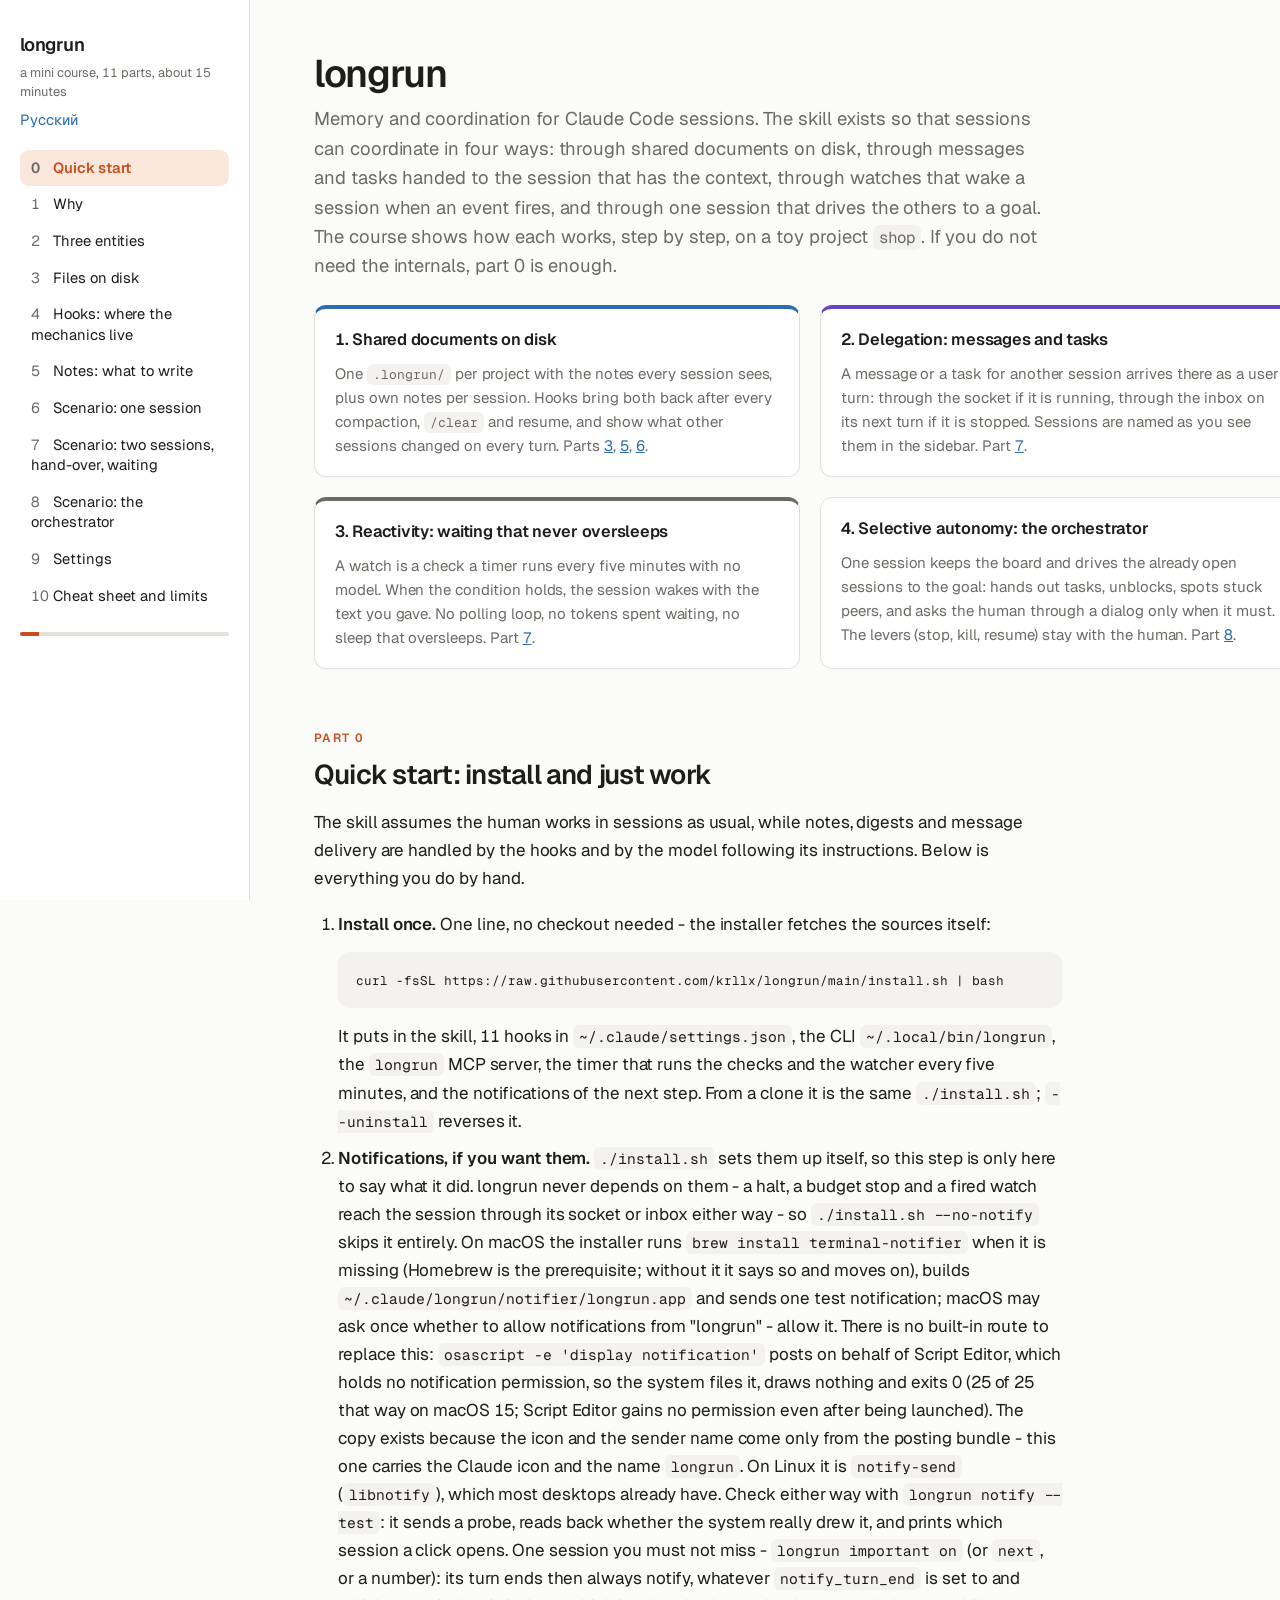
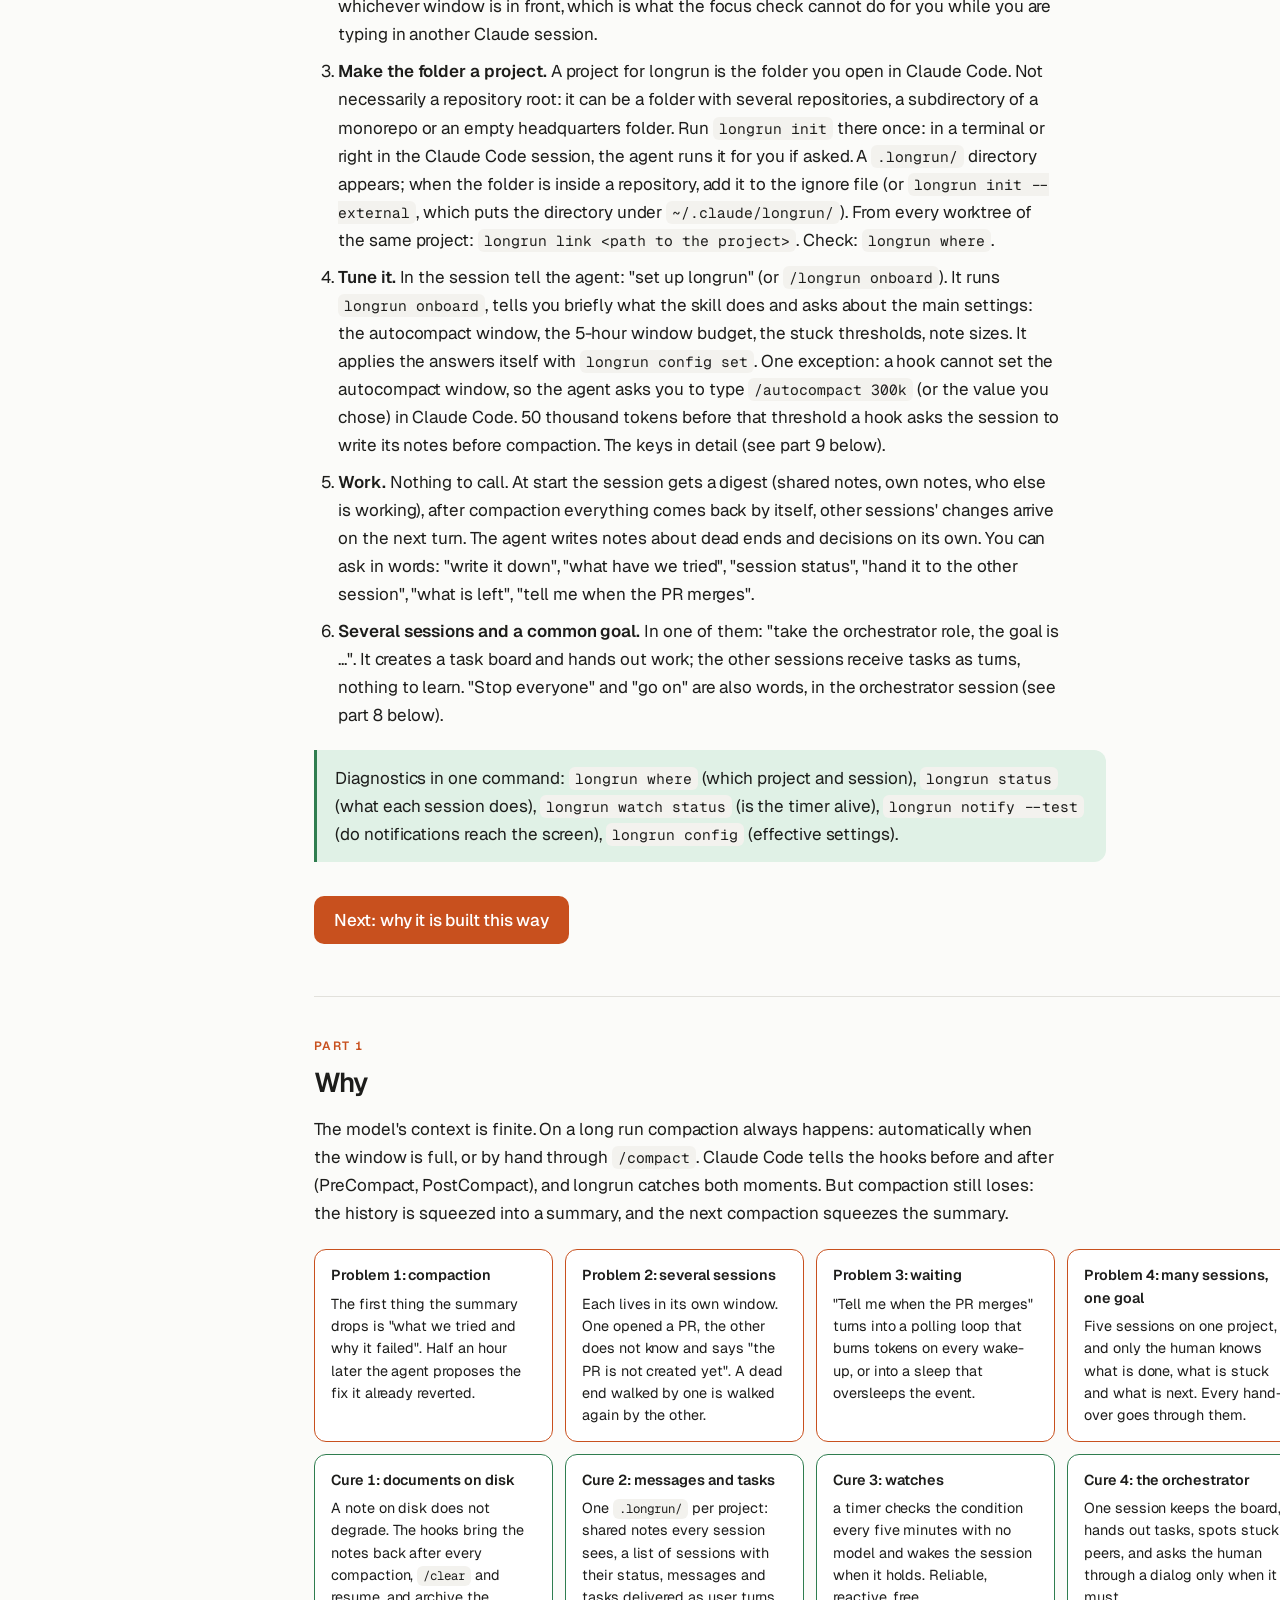
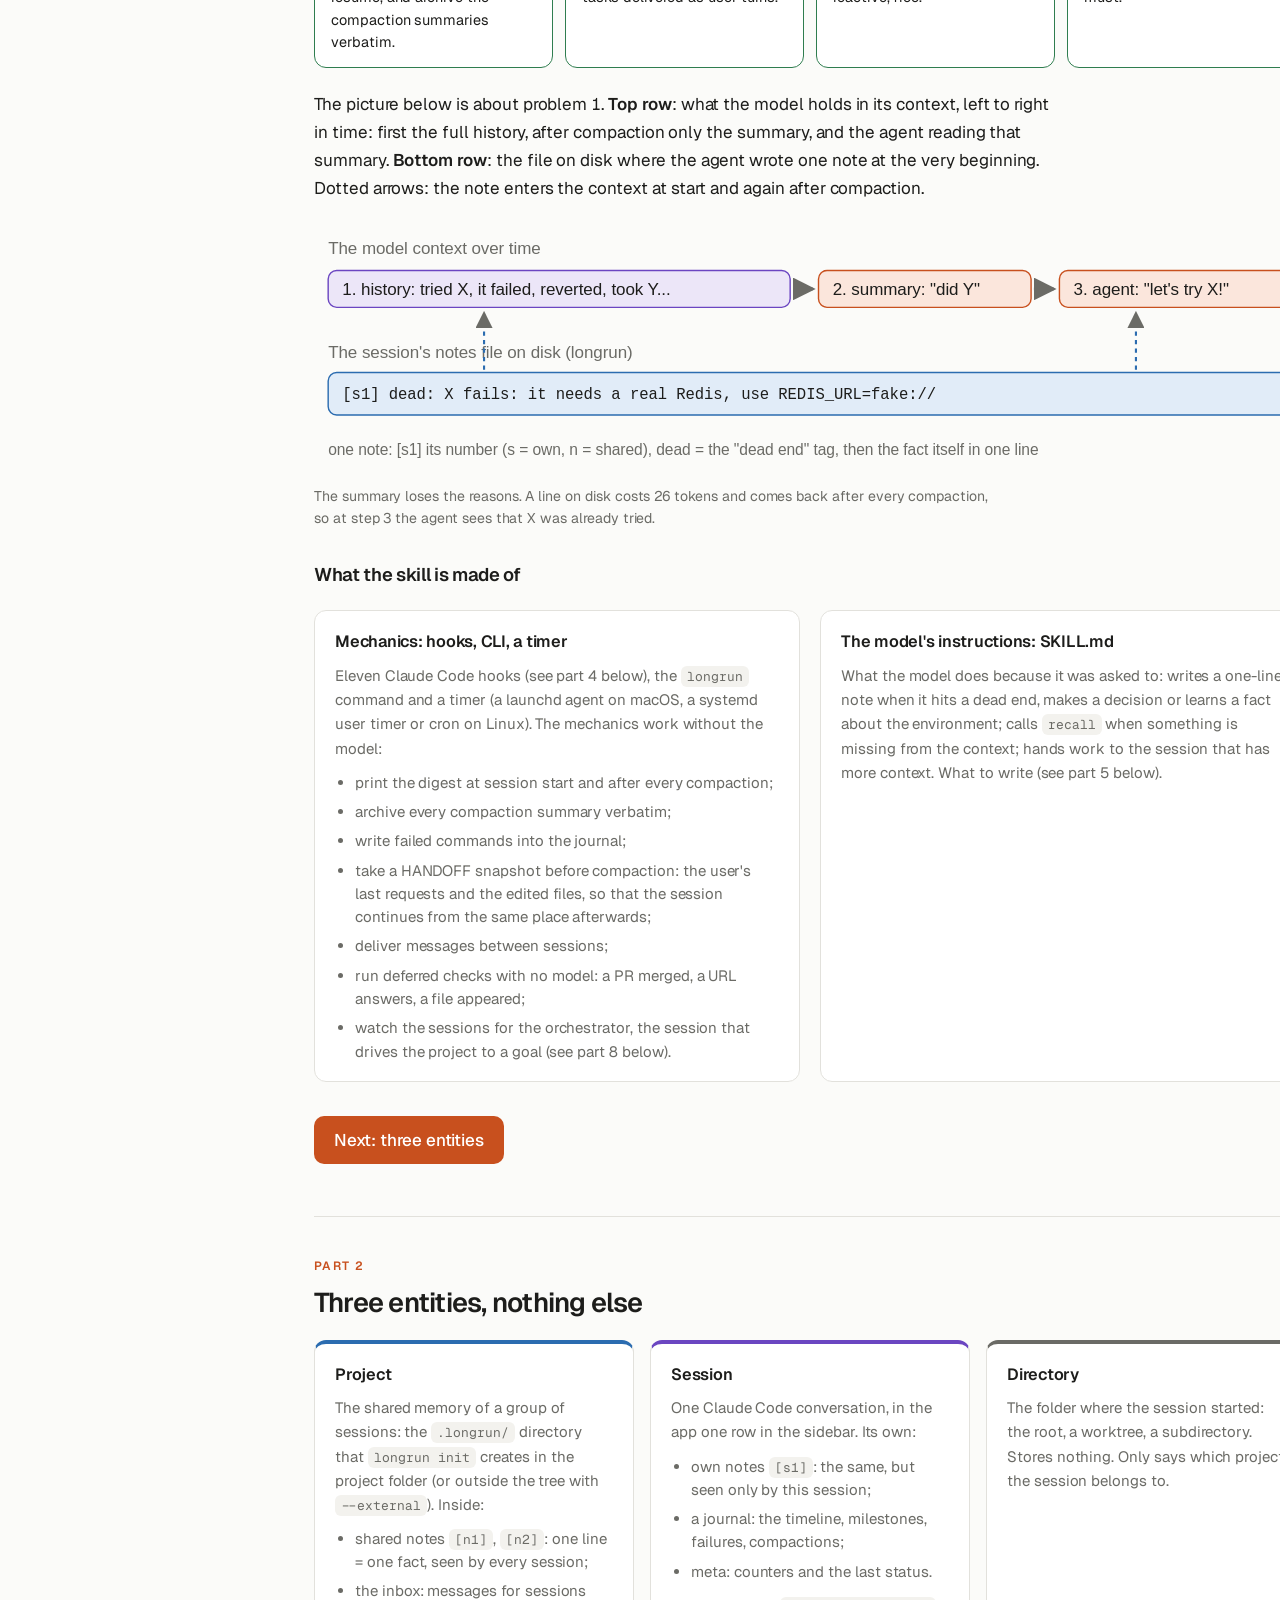
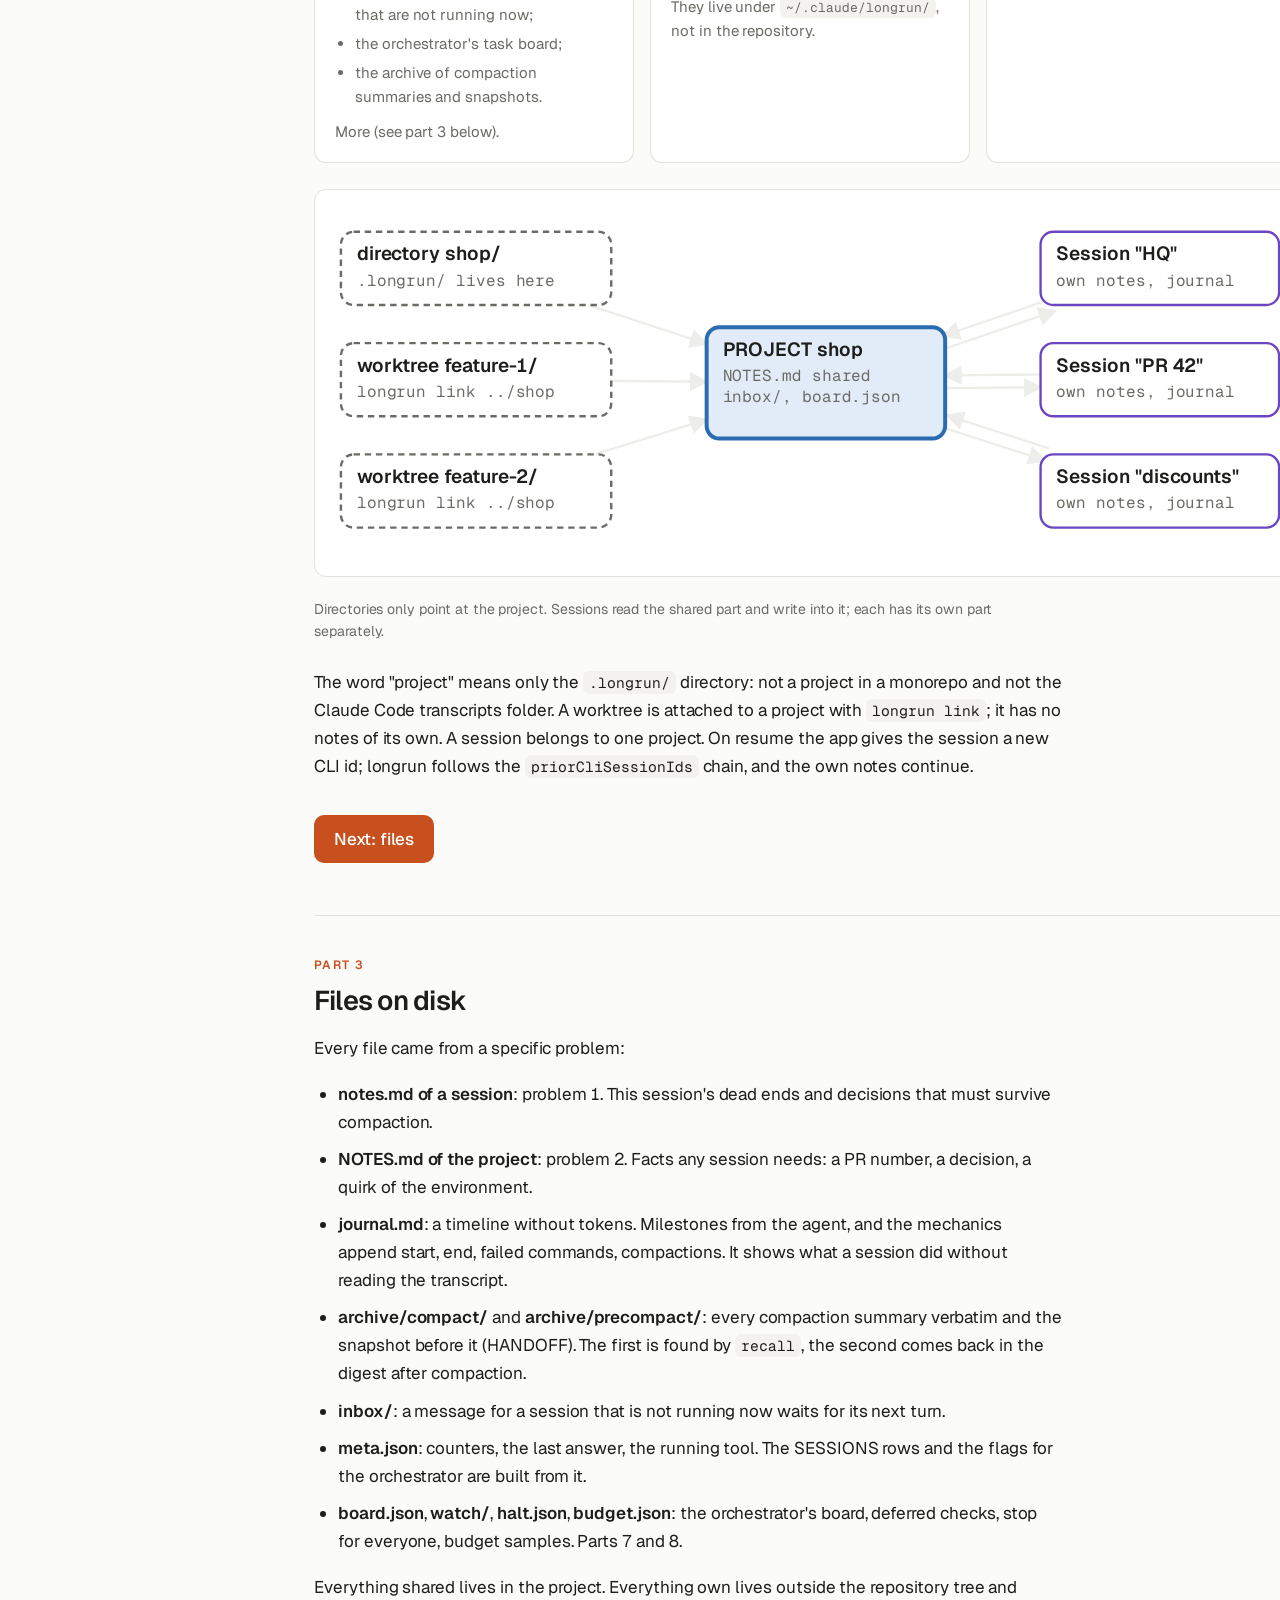
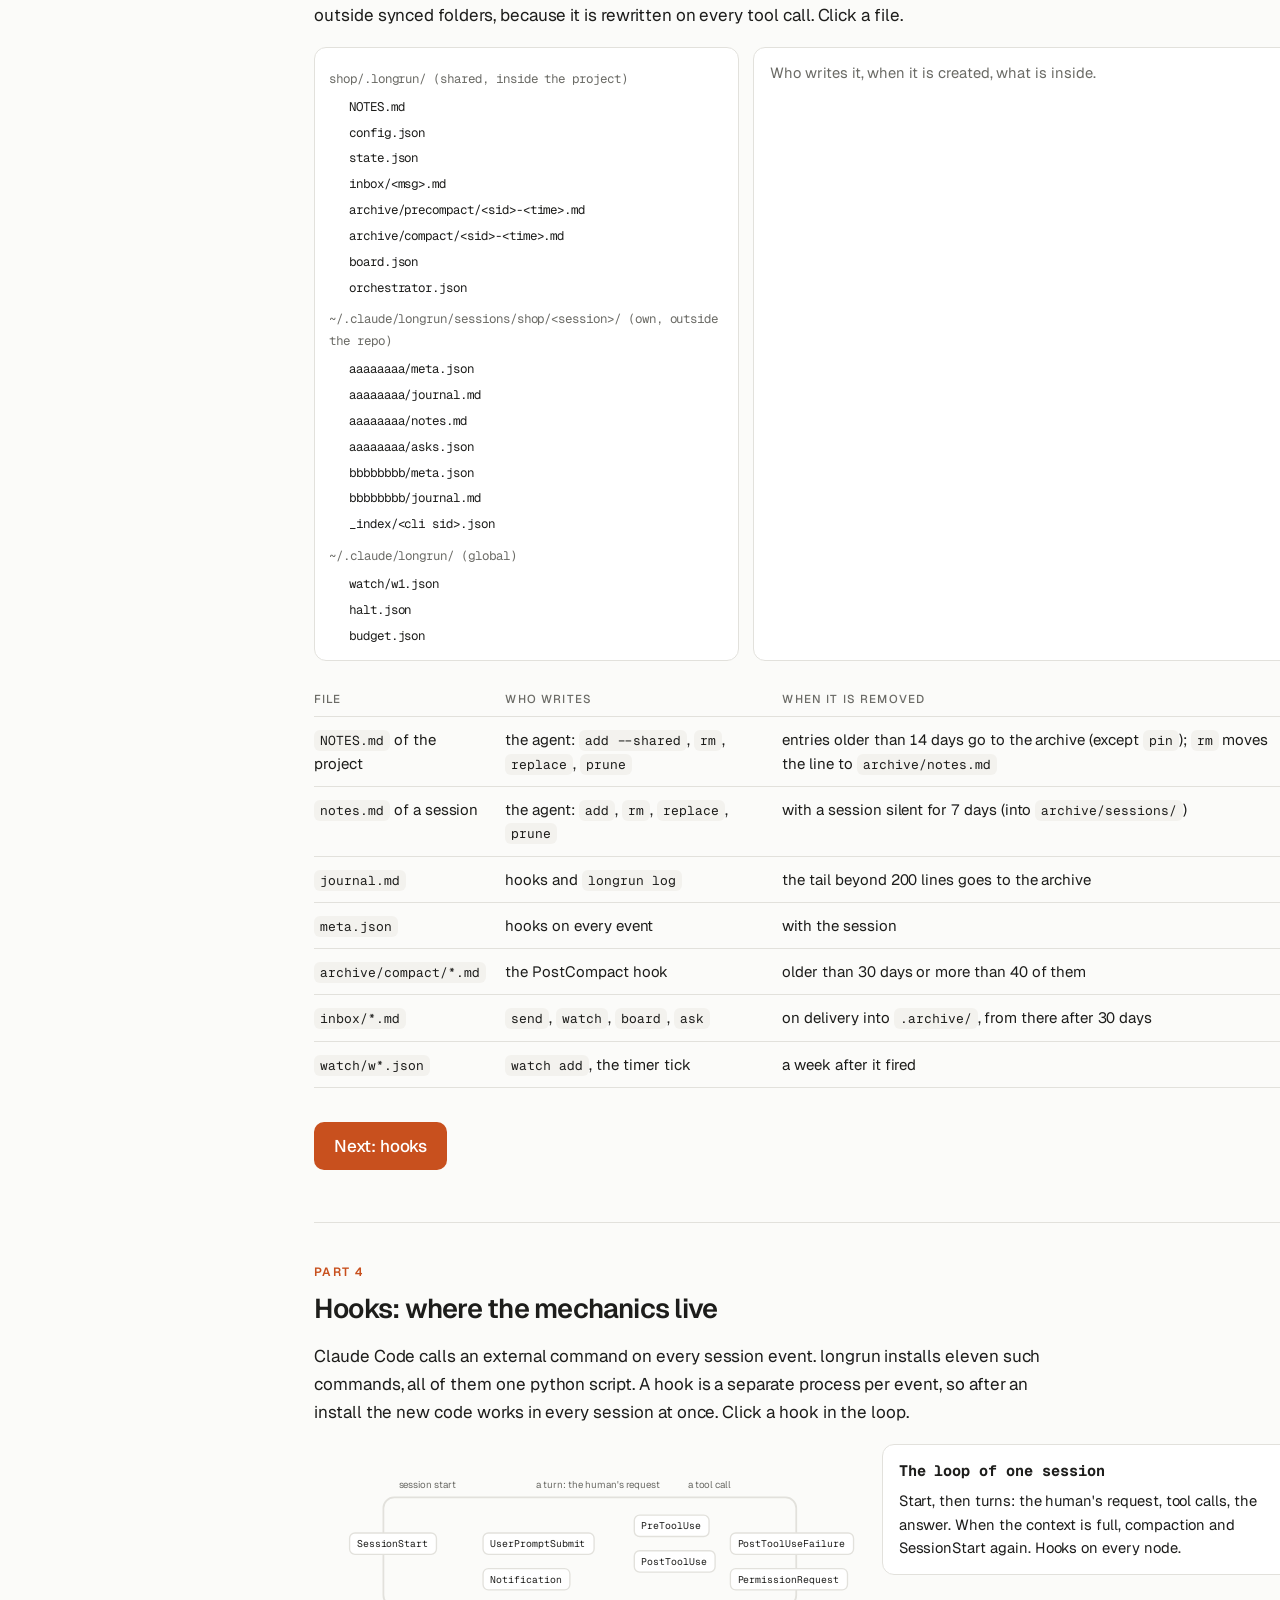
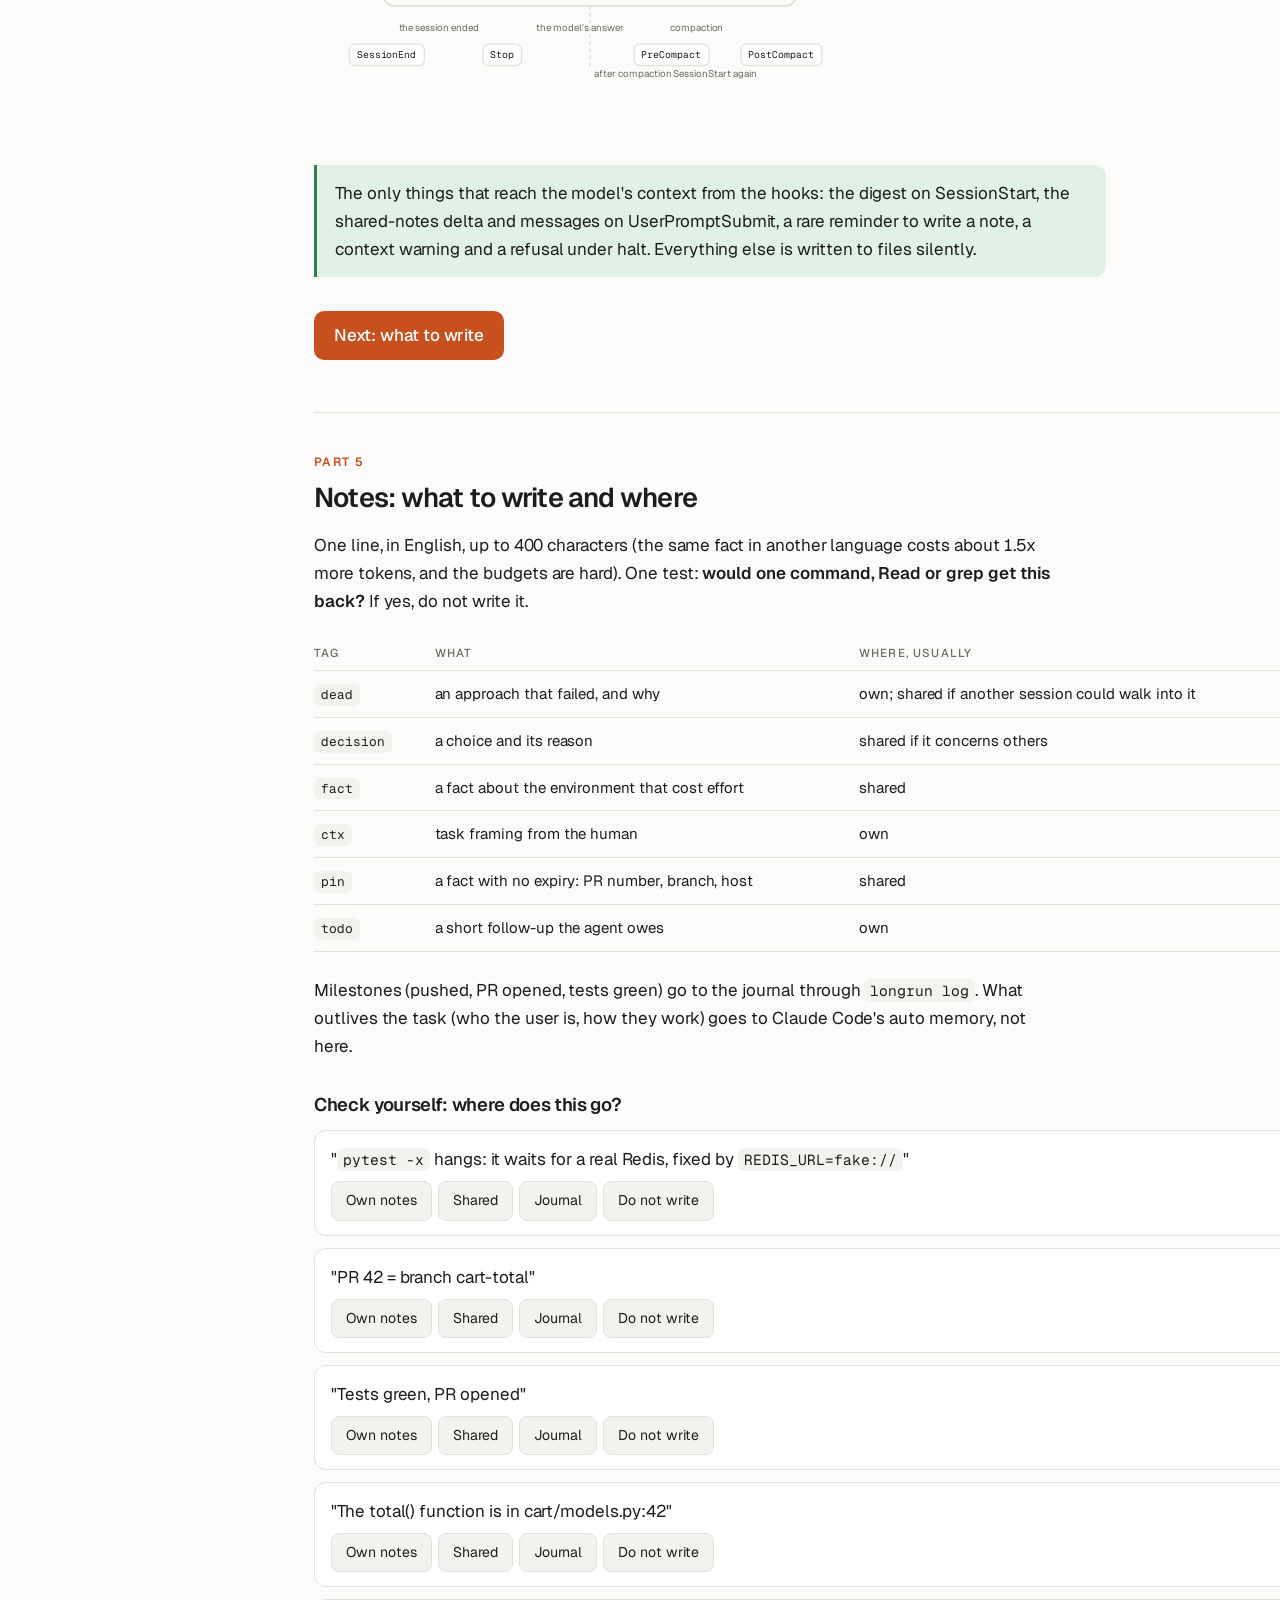
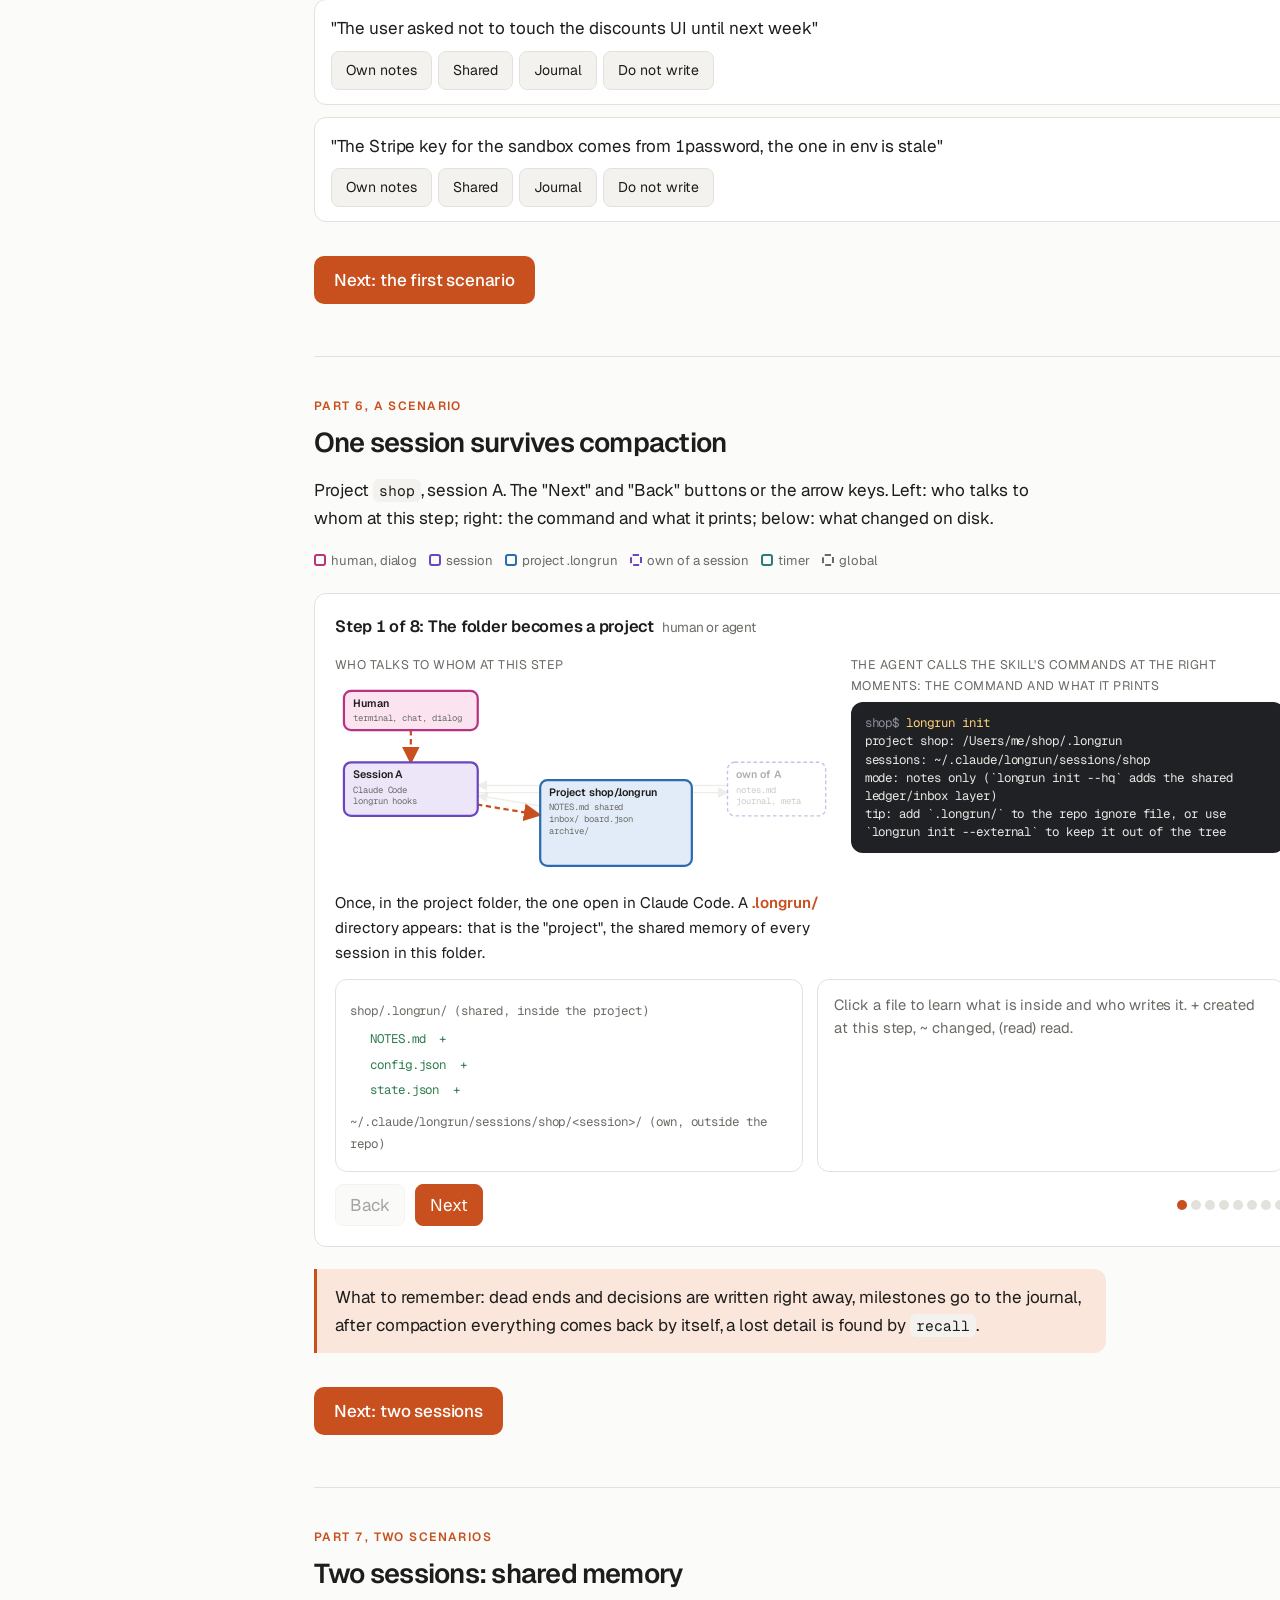
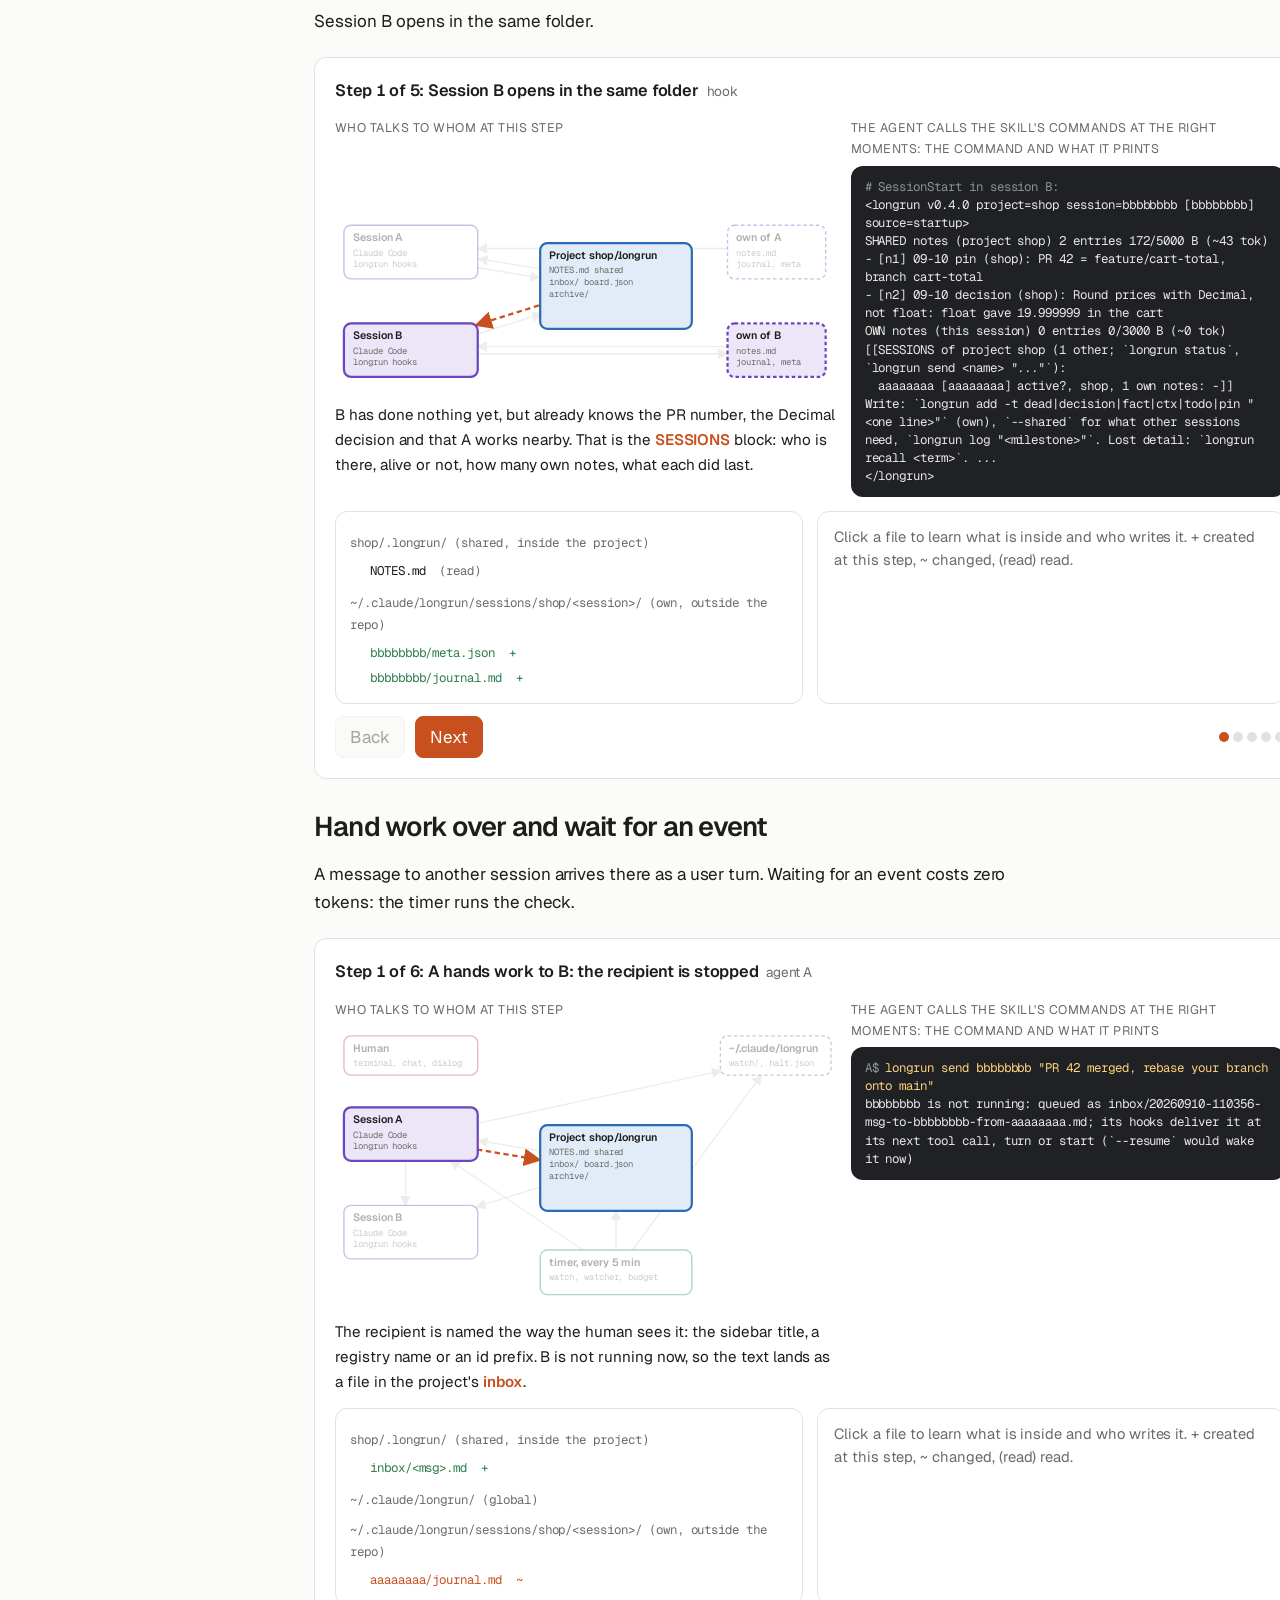
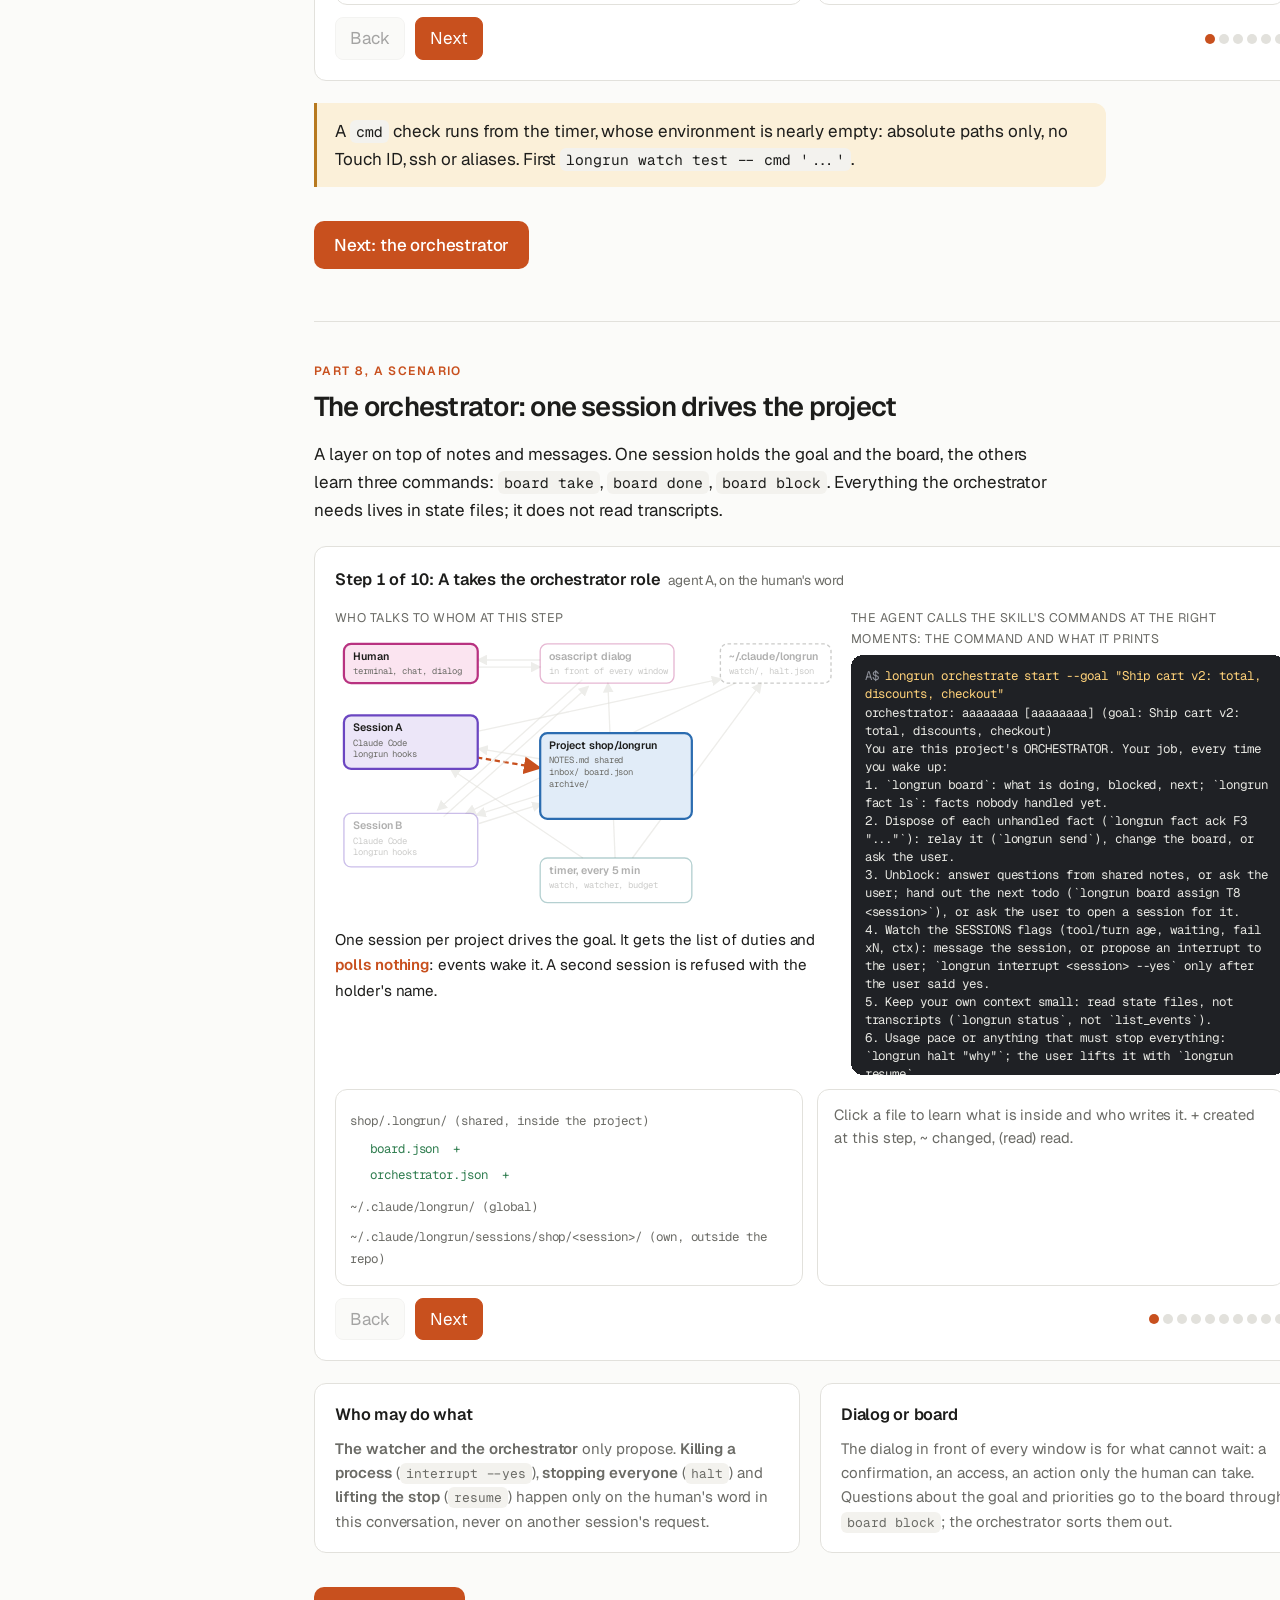
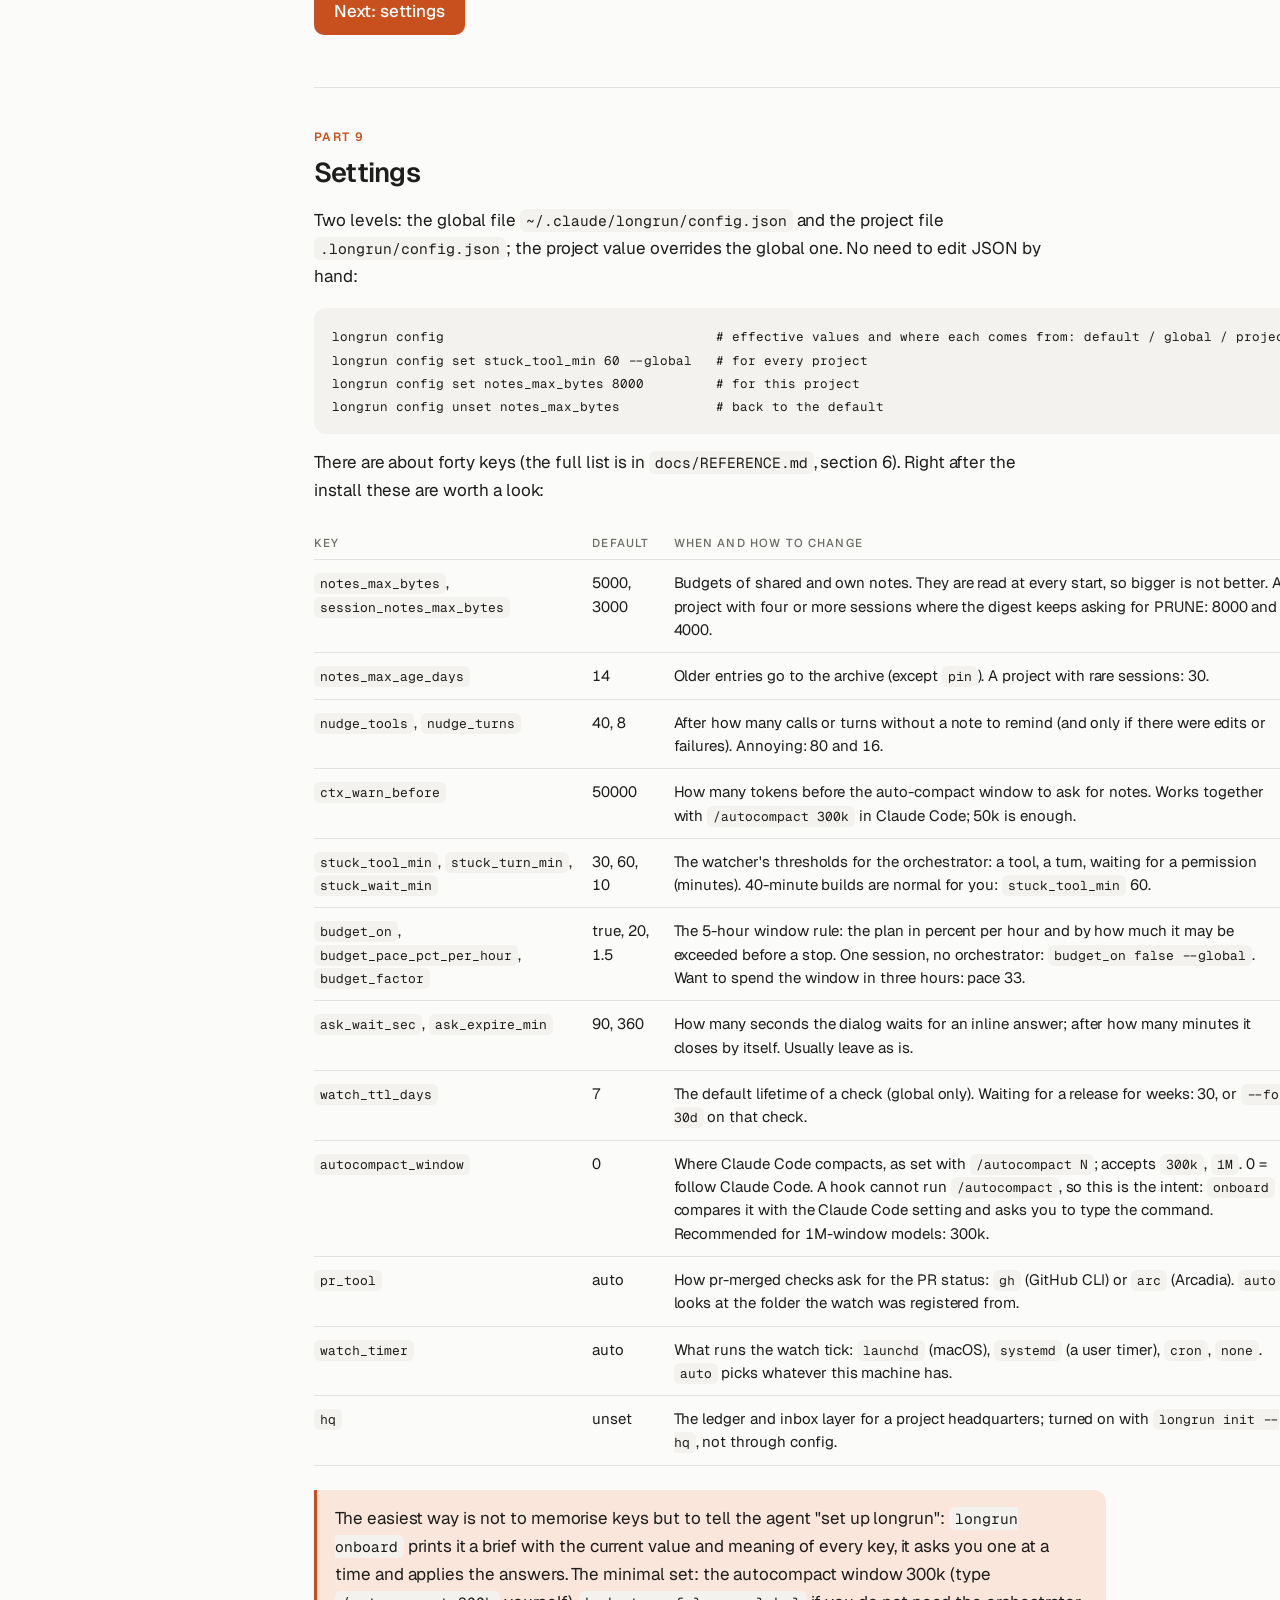
==== commit 3b89023a: "install: one-line install, the timer inside it, and a note on what it touches The quick start was fo" ====
--- a/course/index.html
+++ b/course/index.html
@@ -45,9 +45,9 @@
 <h2>Quick start: install and just work</h2>
 <p>The skill assumes the human works in sessions as usual, while notes, digests and message delivery are handled by the hooks and by the model following its instructions. Below is everything you do by hand.</p>
 <ol>
-<li><b>Install once.</b> In the skill repository:
-<pre><code>./install.sh            # the skill, 11 hooks in ~/.claude/settings.json, the CLI ~/.local/bin/longrun, the longrun MCP server
-longrun watch install   # the timer: checks and the watcher every 5 minutes</code></pre></li>
+<li><b>Install once.</b> One line, no checkout needed - the installer fetches the sources itself:
+<pre><code>curl -fsSL https://raw.githubusercontent.com/krllx/longrun/main/install.sh | bash</code></pre>
+It puts in the skill, 11 hooks in <code>~/.claude/settings.json</code>, the CLI <code>~/.local/bin/longrun</code>, the <code>longrun</code> MCP server, the timer that runs the checks and the watcher every five minutes, and the notifications of the next step. From a clone it is the same <code>./install.sh</code>; <code>--uninstall</code> reverses it.</li>
 <li><b>Notifications, if you want them.</b> <code>./install.sh</code> sets them up itself, so this step is only here to say what it did. longrun never depends on them - a halt, a budget stop and a fired watch reach the session through its socket or inbox either way - so <code>./install.sh --no-notify</code> skips it entirely. On macOS the installer runs <code>brew install terminal-notifier</code> when it is missing (Homebrew is the prerequisite; without it it says so and moves on), builds <code>~/.claude/longrun/notifier/longrun.app</code> and sends one test notification; macOS may ask once whether to allow notifications from "longrun" - allow it. There is no built-in route to replace this: <code>osascript -e 'display notification'</code> posts on behalf of Script Editor, which holds no notification permission, so the system files it, draws nothing and exits 0 (25 of 25 that way on macOS 15; Script Editor gains no permission even after being launched). The copy exists because the icon and the sender name come only from the posting bundle - this one carries the Claude icon and the name <code>longrun</code>. On Linux it is <code>notify-send</code> (<code>libnotify</code>), which most desktops already have. Check either way with <code>longrun notify --test</code>: it sends a probe, reads back whether the system really drew it, and prints which session a click opens. One session you must not miss - <code>longrun important on</code> (or <code>next</code>, or a number): its turn ends then always notify, whatever <code>notify_turn_end</code> is set to and whichever window is in front, which is what the focus check cannot do for you while you are typing in another Claude session.</li>
 <li><b>Make the folder a project.</b> A project for longrun is the folder you open in Claude Code. Not necessarily a repository root: it can be a folder with several repositories, a subdirectory of a monorepo or an empty headquarters folder. Run <code>longrun init</code> there once: in a terminal or right in the Claude Code session, the agent runs it for you if asked. A <code>.longrun/</code> directory appears; when the folder is inside a repository, add it to the ignore file (or <code>longrun init --external</code>, which puts the directory under <code>~/.claude/longrun/</code>). From every worktree of the same project: <code>longrun link &lt;path to the project&gt;</code>. Check: <code>longrun where</code>.</li>
 <li><b>Tune it.</b> In the session tell the agent: "set up longrun" (or <code>/longrun onboard</code>). It runs <code>longrun onboard</code>, tells you briefly what the skill does and asks about the main settings: the autocompact window, the 5-hour window budget, the stuck thresholds, note sizes. It applies the answers itself with <code>longrun config set</code>. One exception: a hook cannot set the autocompact window, so the agent asks you to type <code>/autocompact 300k</code> (or the value you chose) in Claude Code. 50 thousand tokens before that threshold a hook asks the session to write its notes before compaction. The keys in detail (see part 9 below).</li>
@@ -258,8 +258,9 @@
 <h2>Cheat sheet and limits</h2>
 <div class="cheat">
 <pre><code># install
-./install.sh            # the skill, 11 hooks, the CLI, the longrun MCP server
-longrun watch install   # the timer, every 5 minutes
+curl -fsSL https://raw.githubusercontent.com/krllx/longrun/main/install.sh | bash
+                        # skill, 11 hooks, CLI, MCP server, the 5-minute timer, notifications
+longrun watch install   # the timer alone (the installer already did it)
 longrun notify setup    # optional, macOS: the bundle notifications are sent from
 longrun notify --test   # optional: does one reach the screen
 longrun init [--hq]     # in the project folder
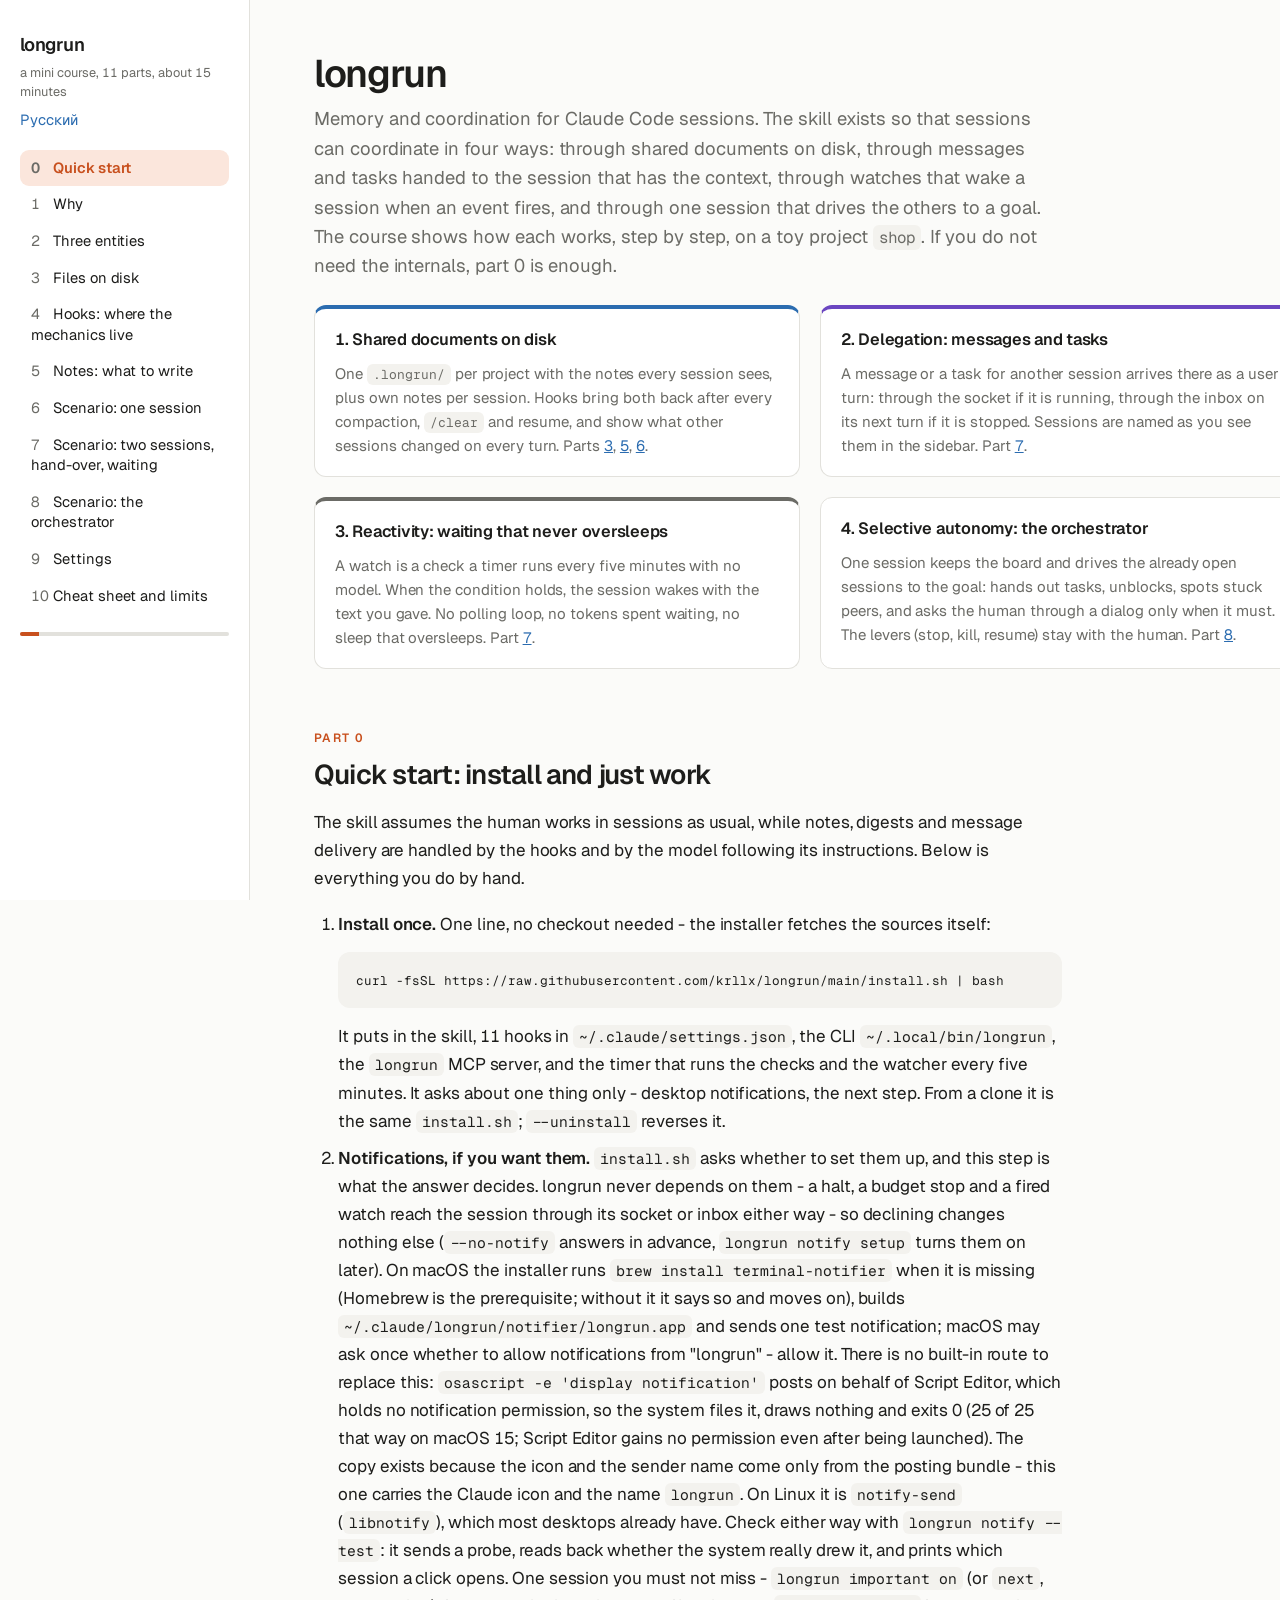
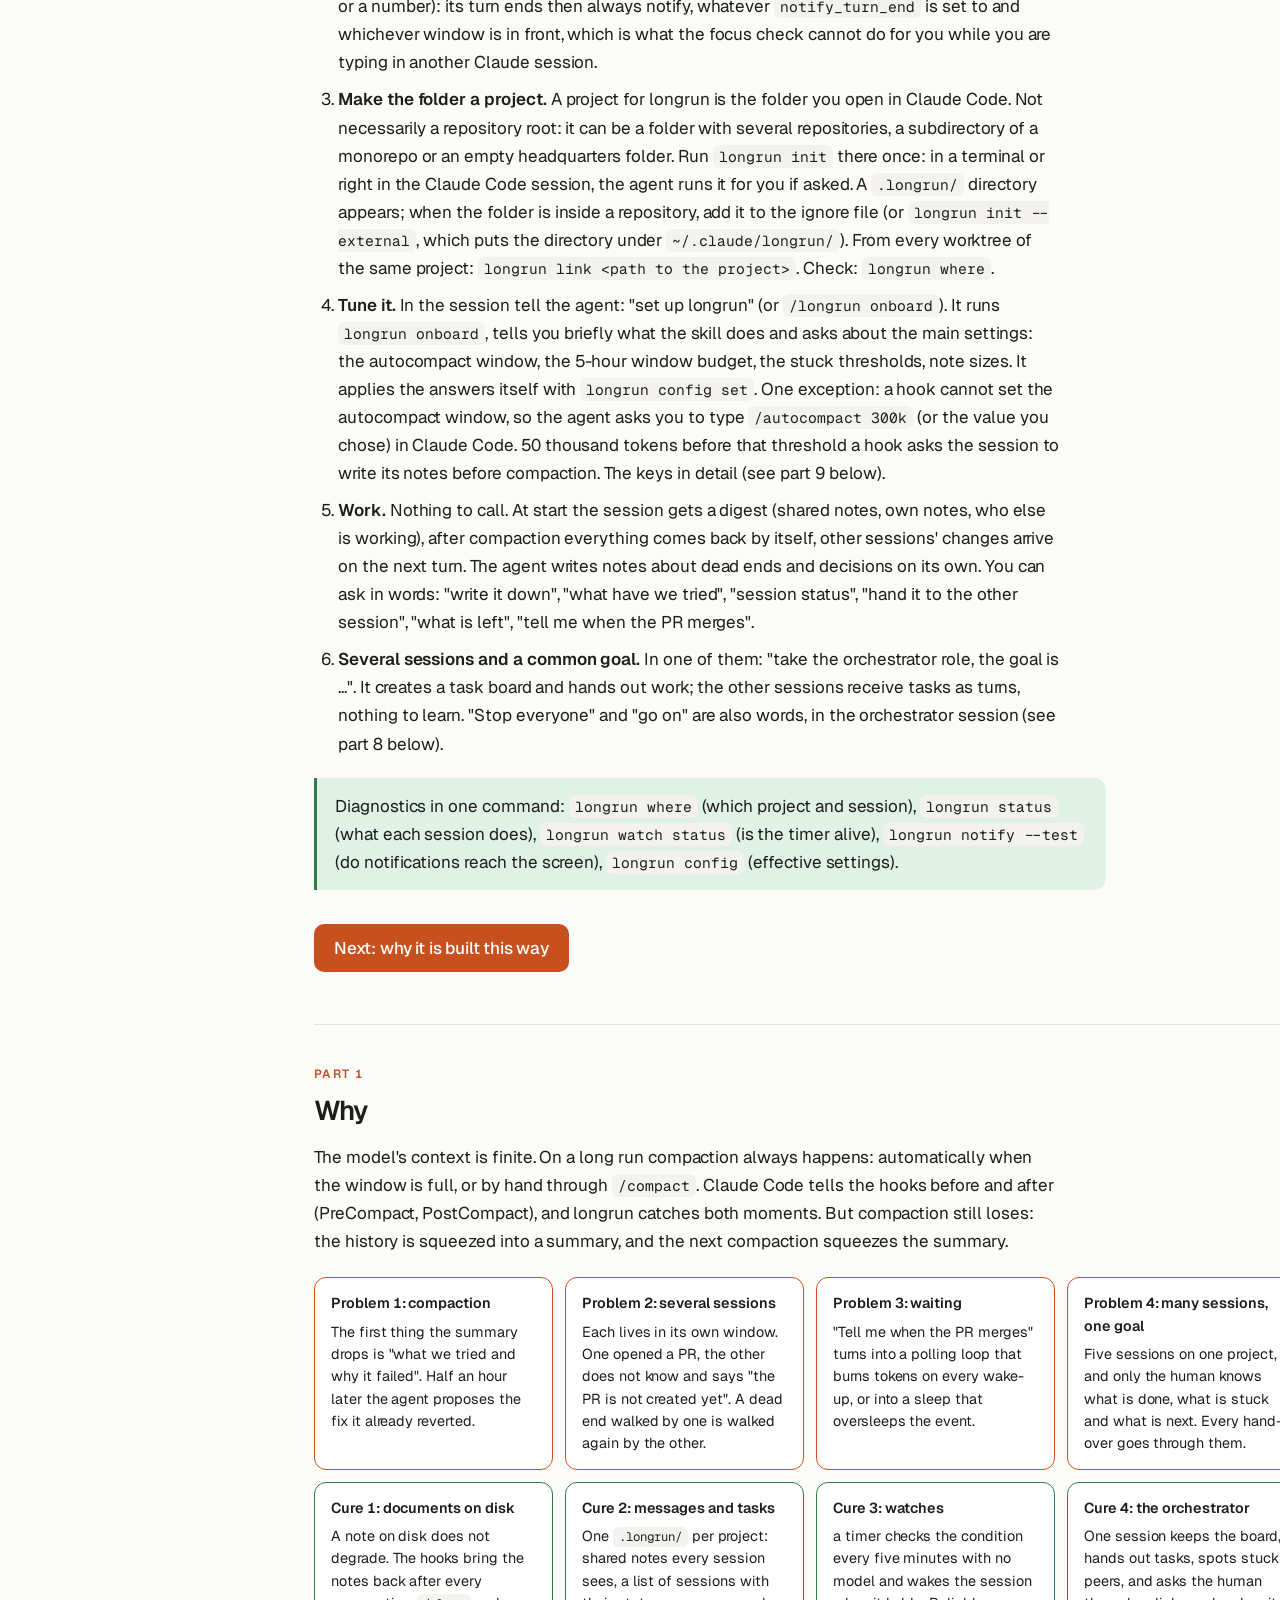
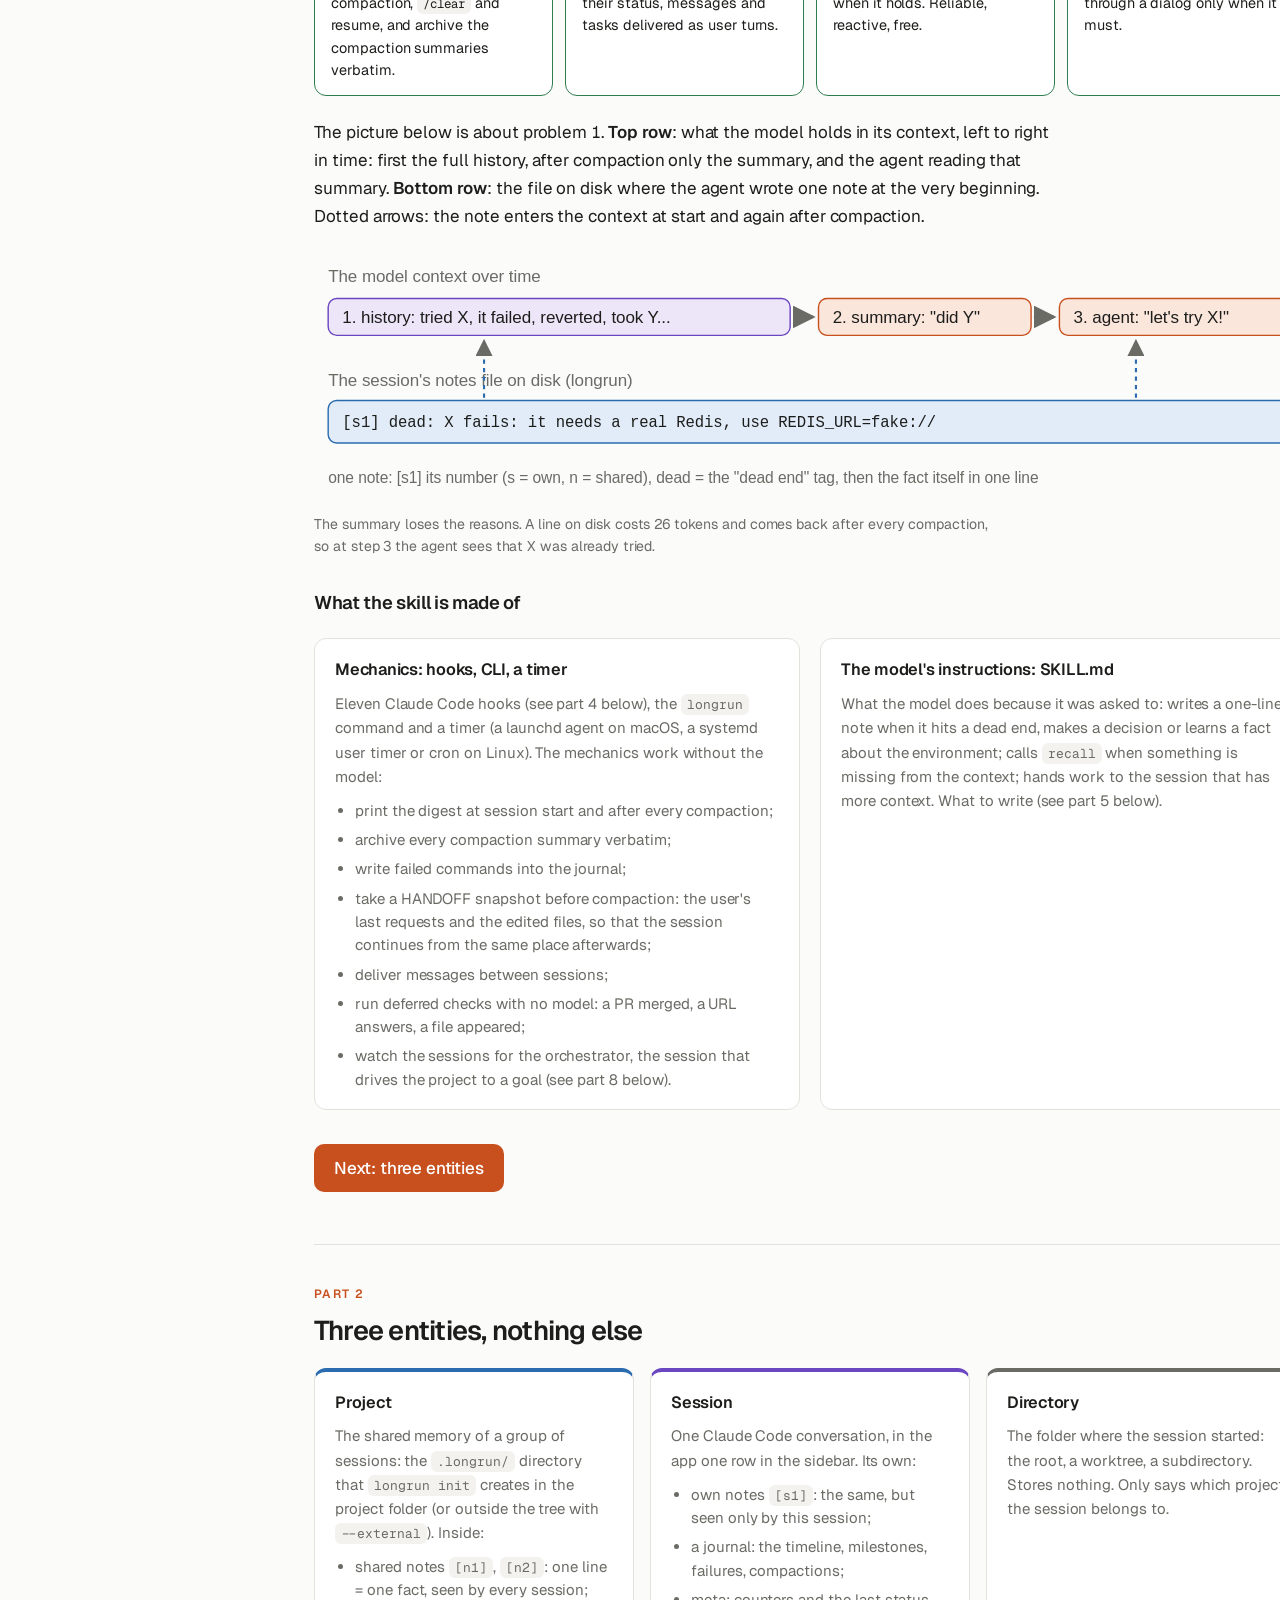
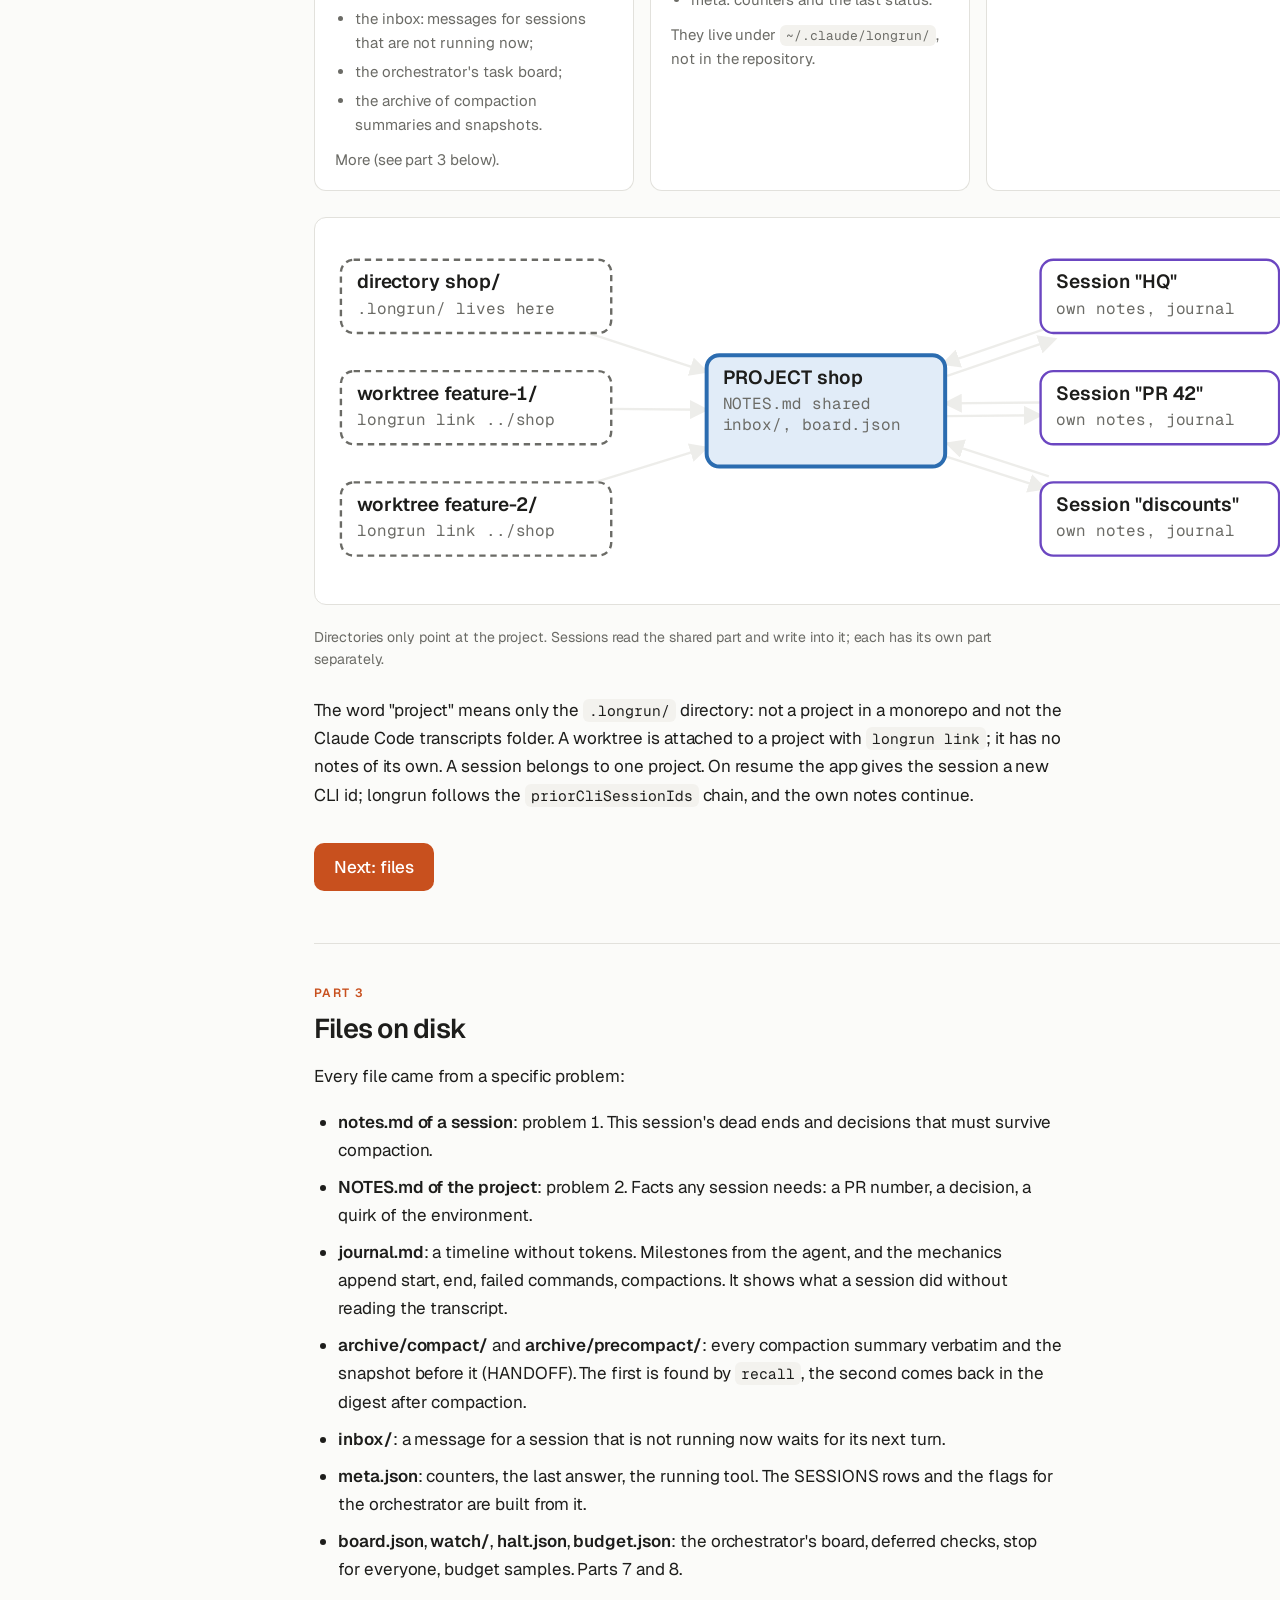
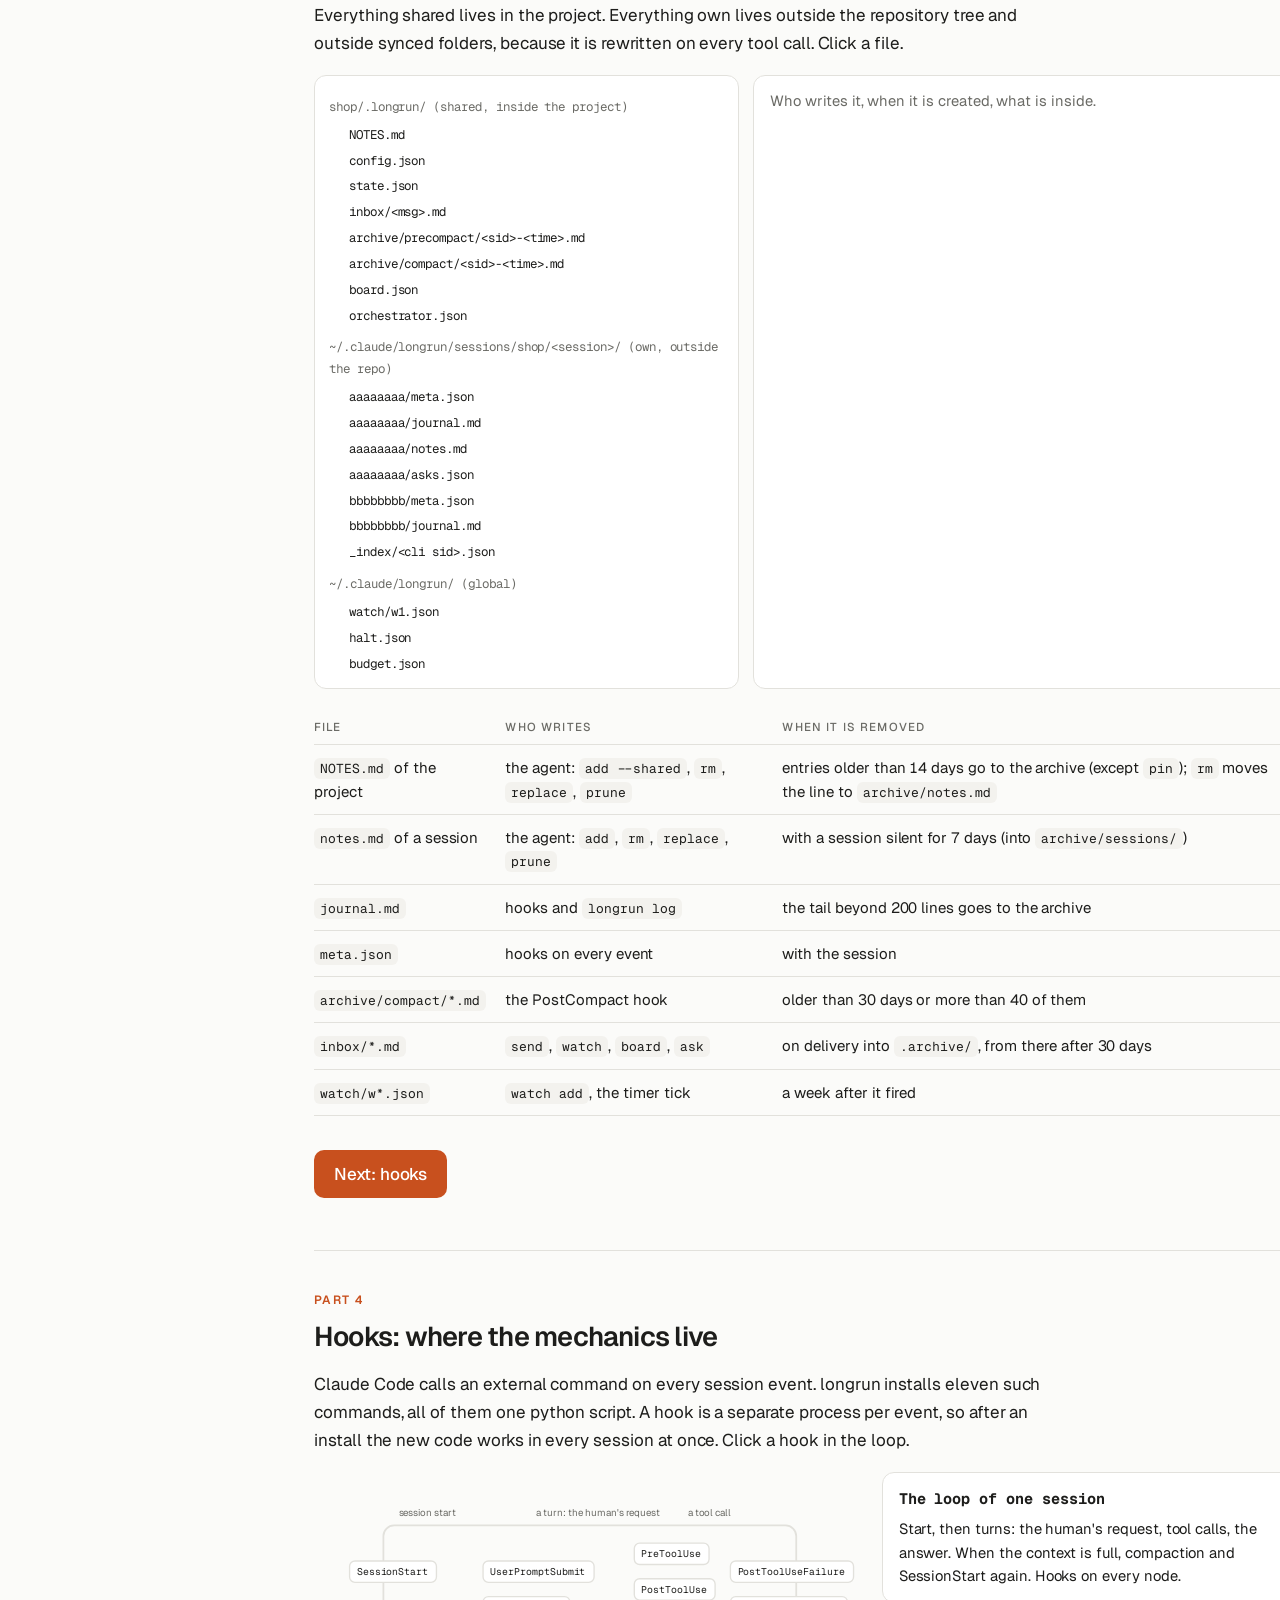
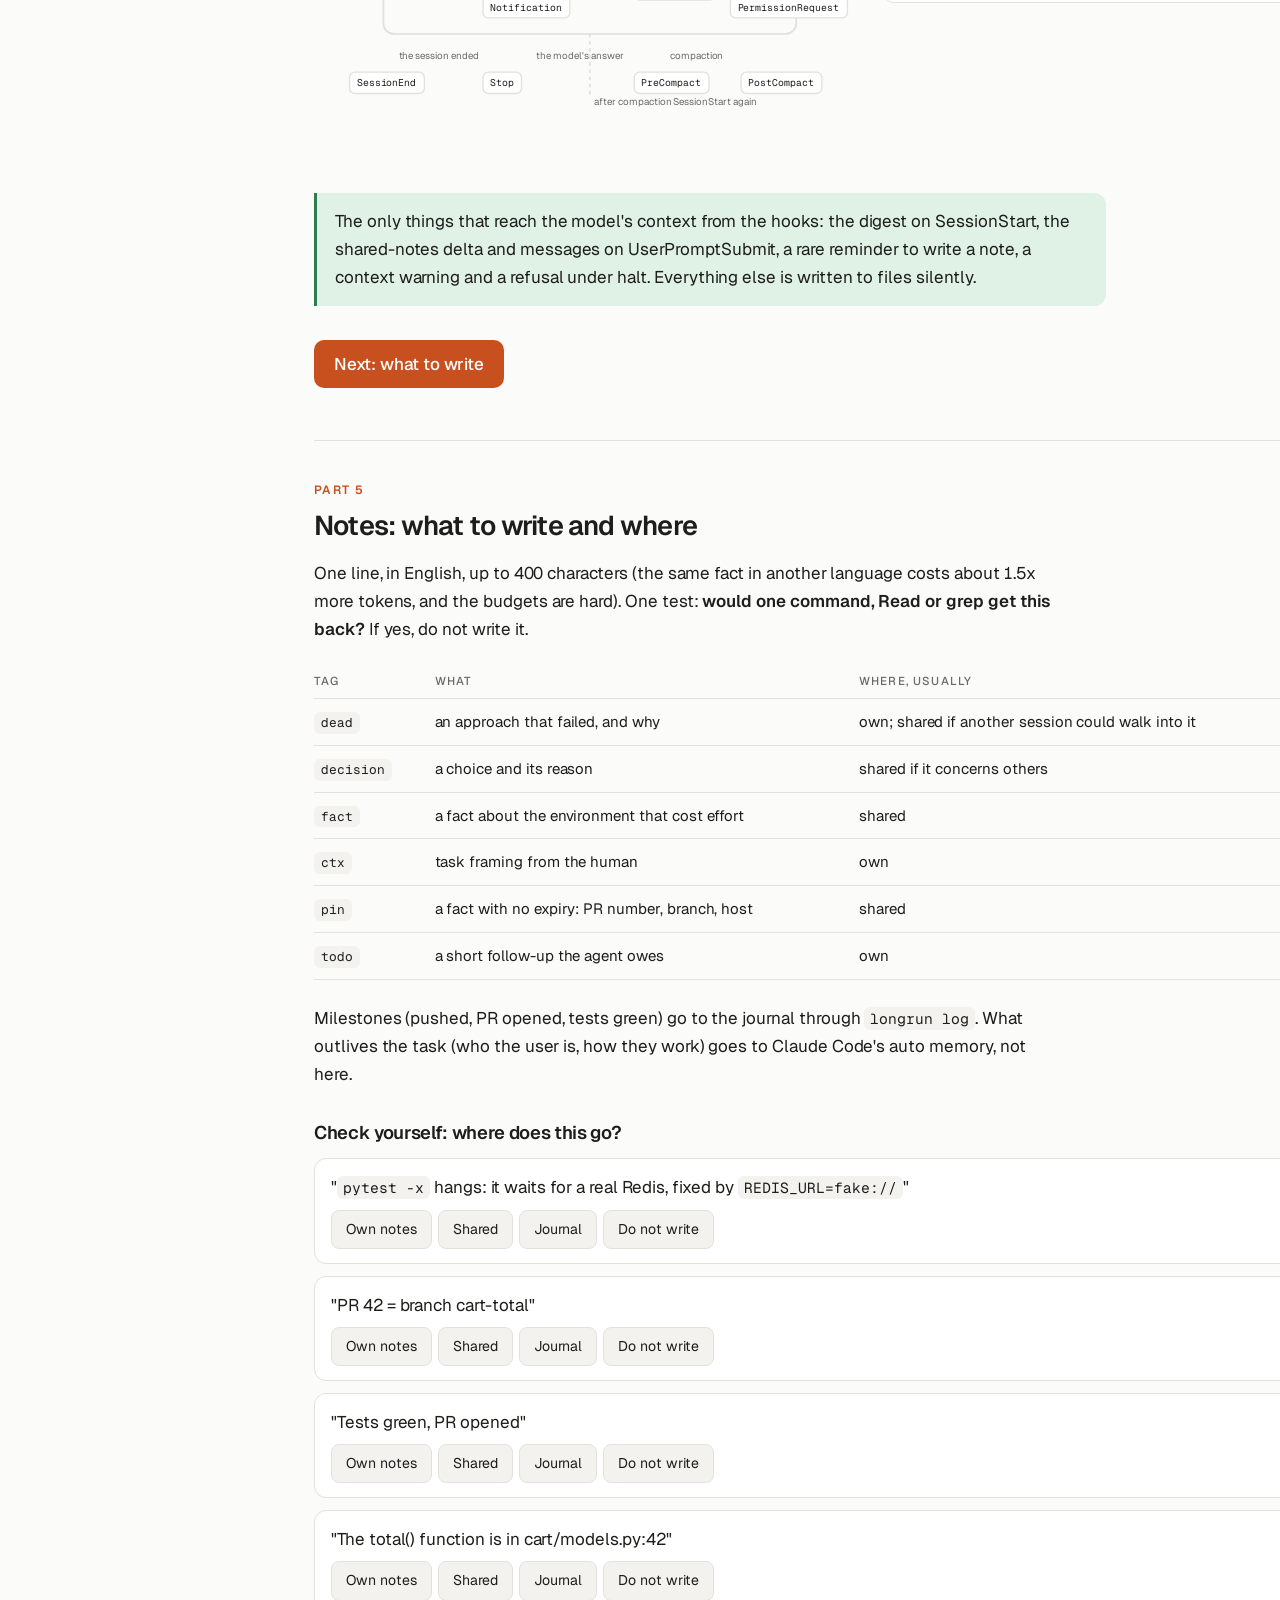
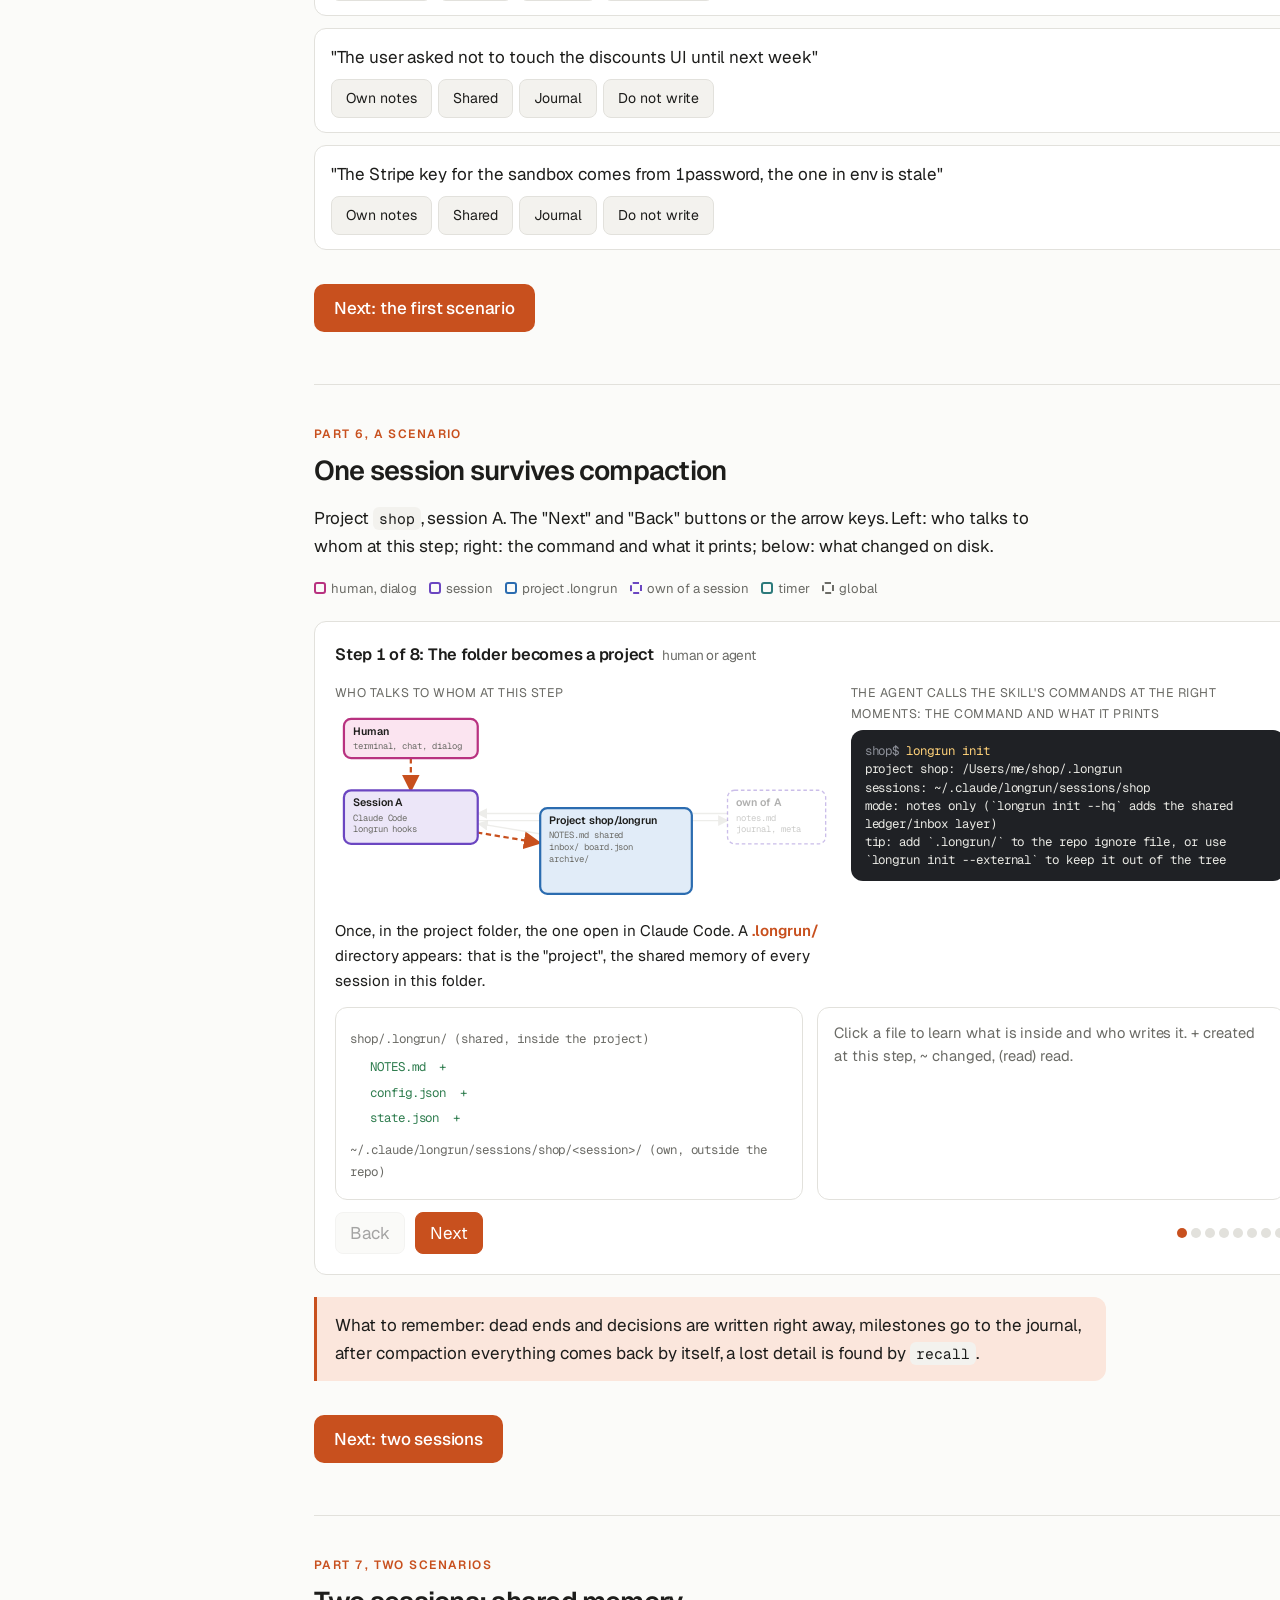
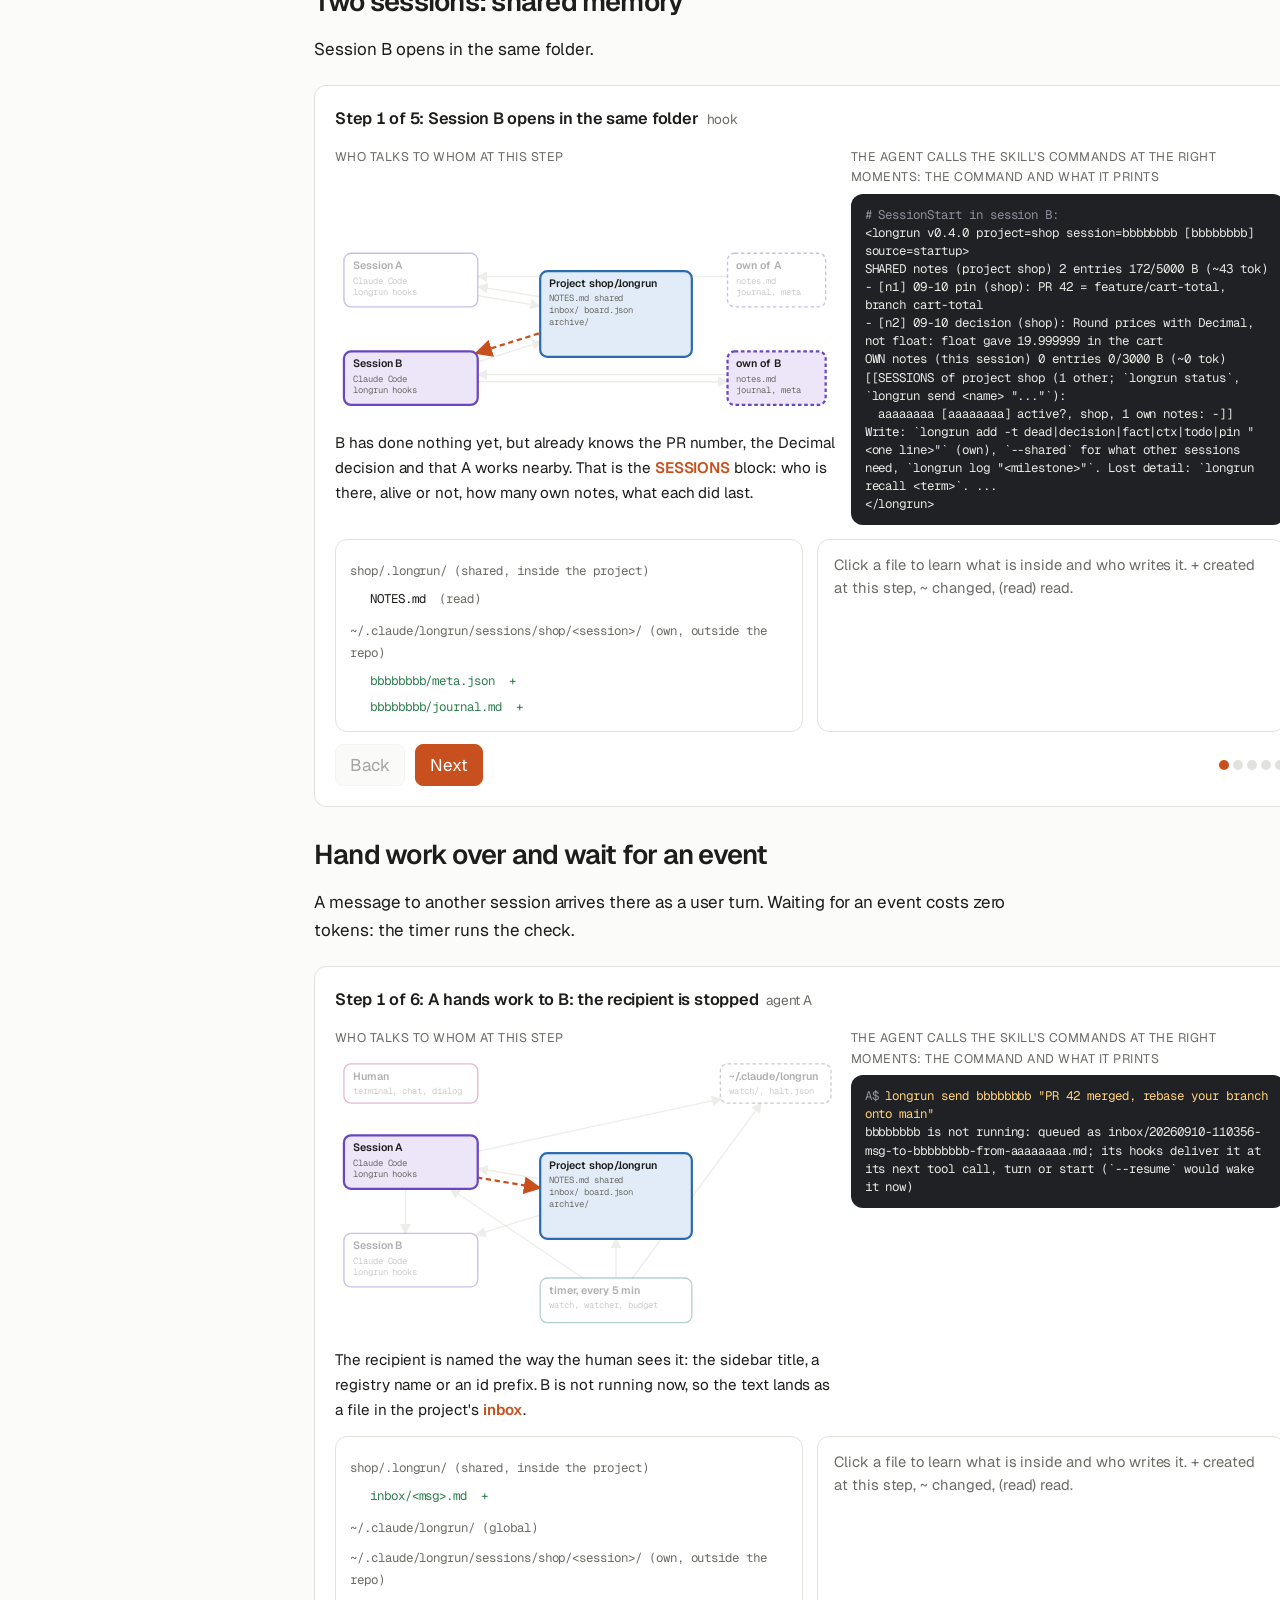
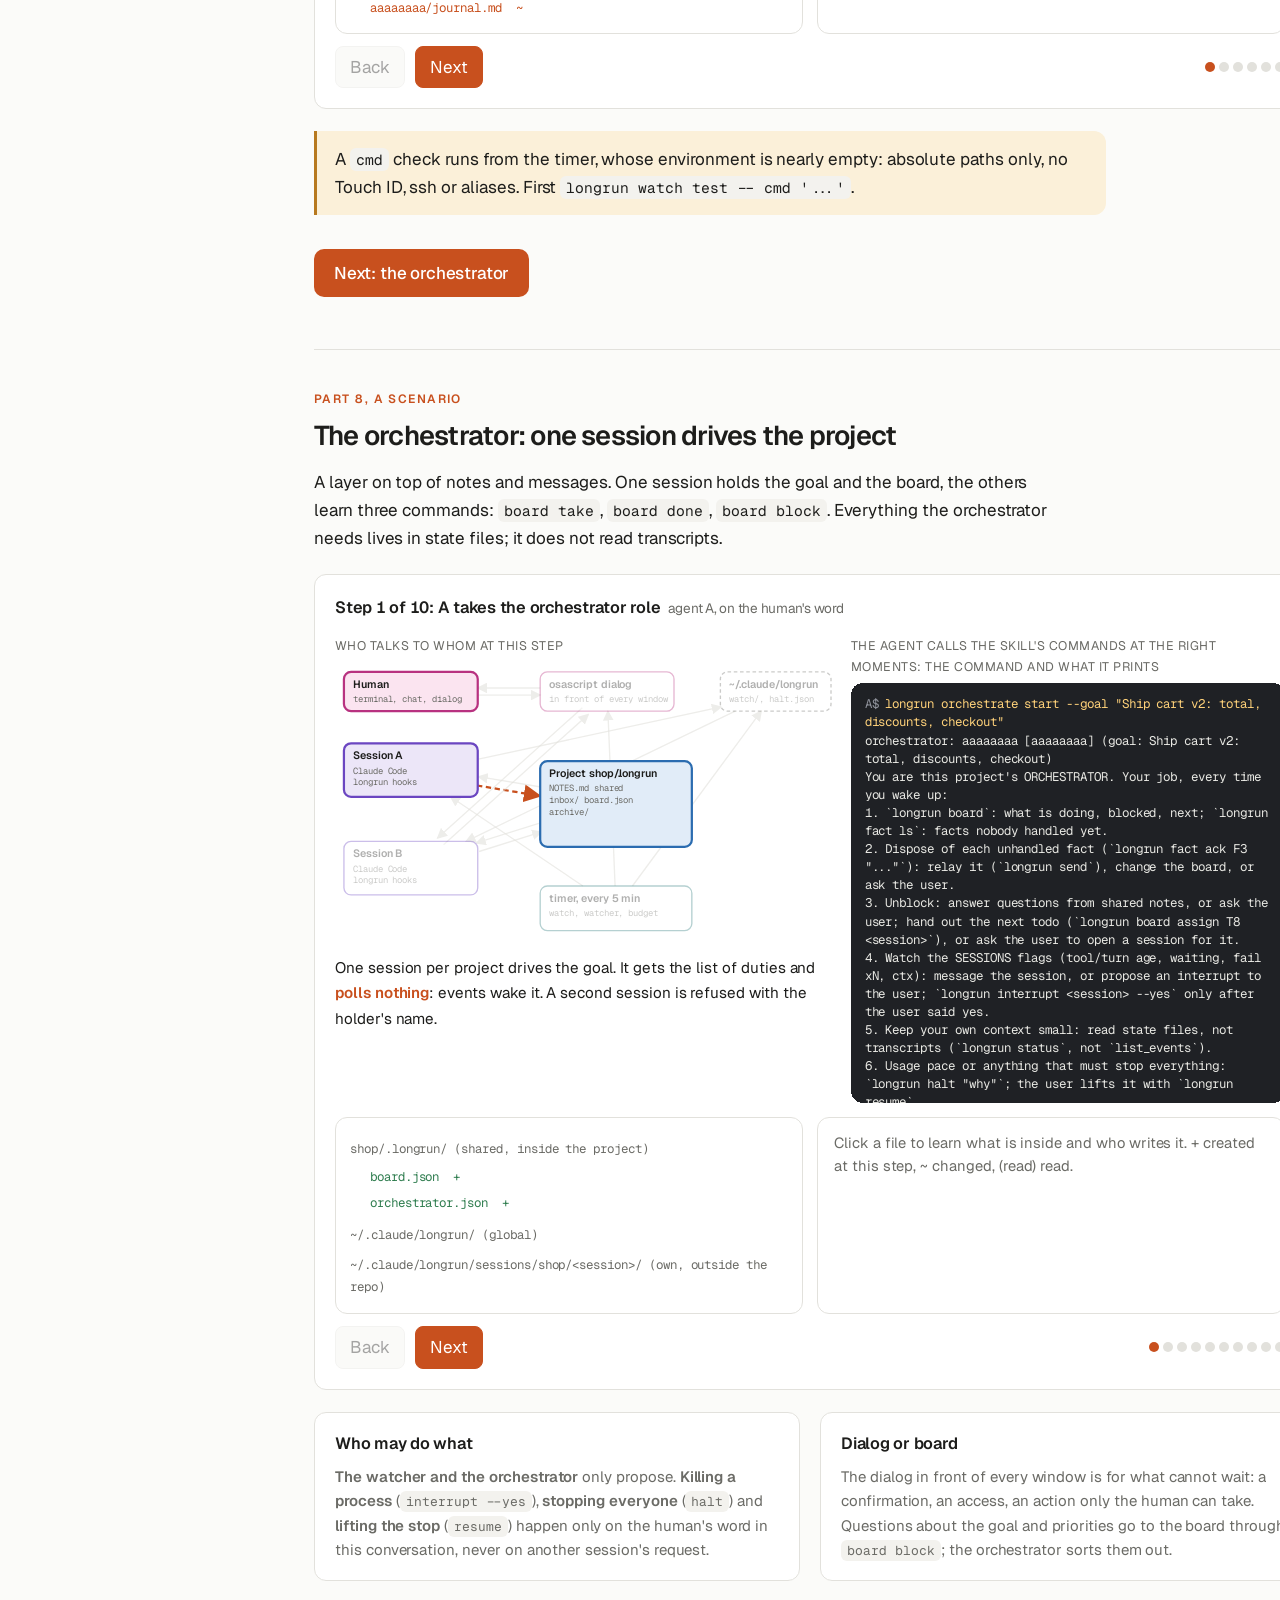
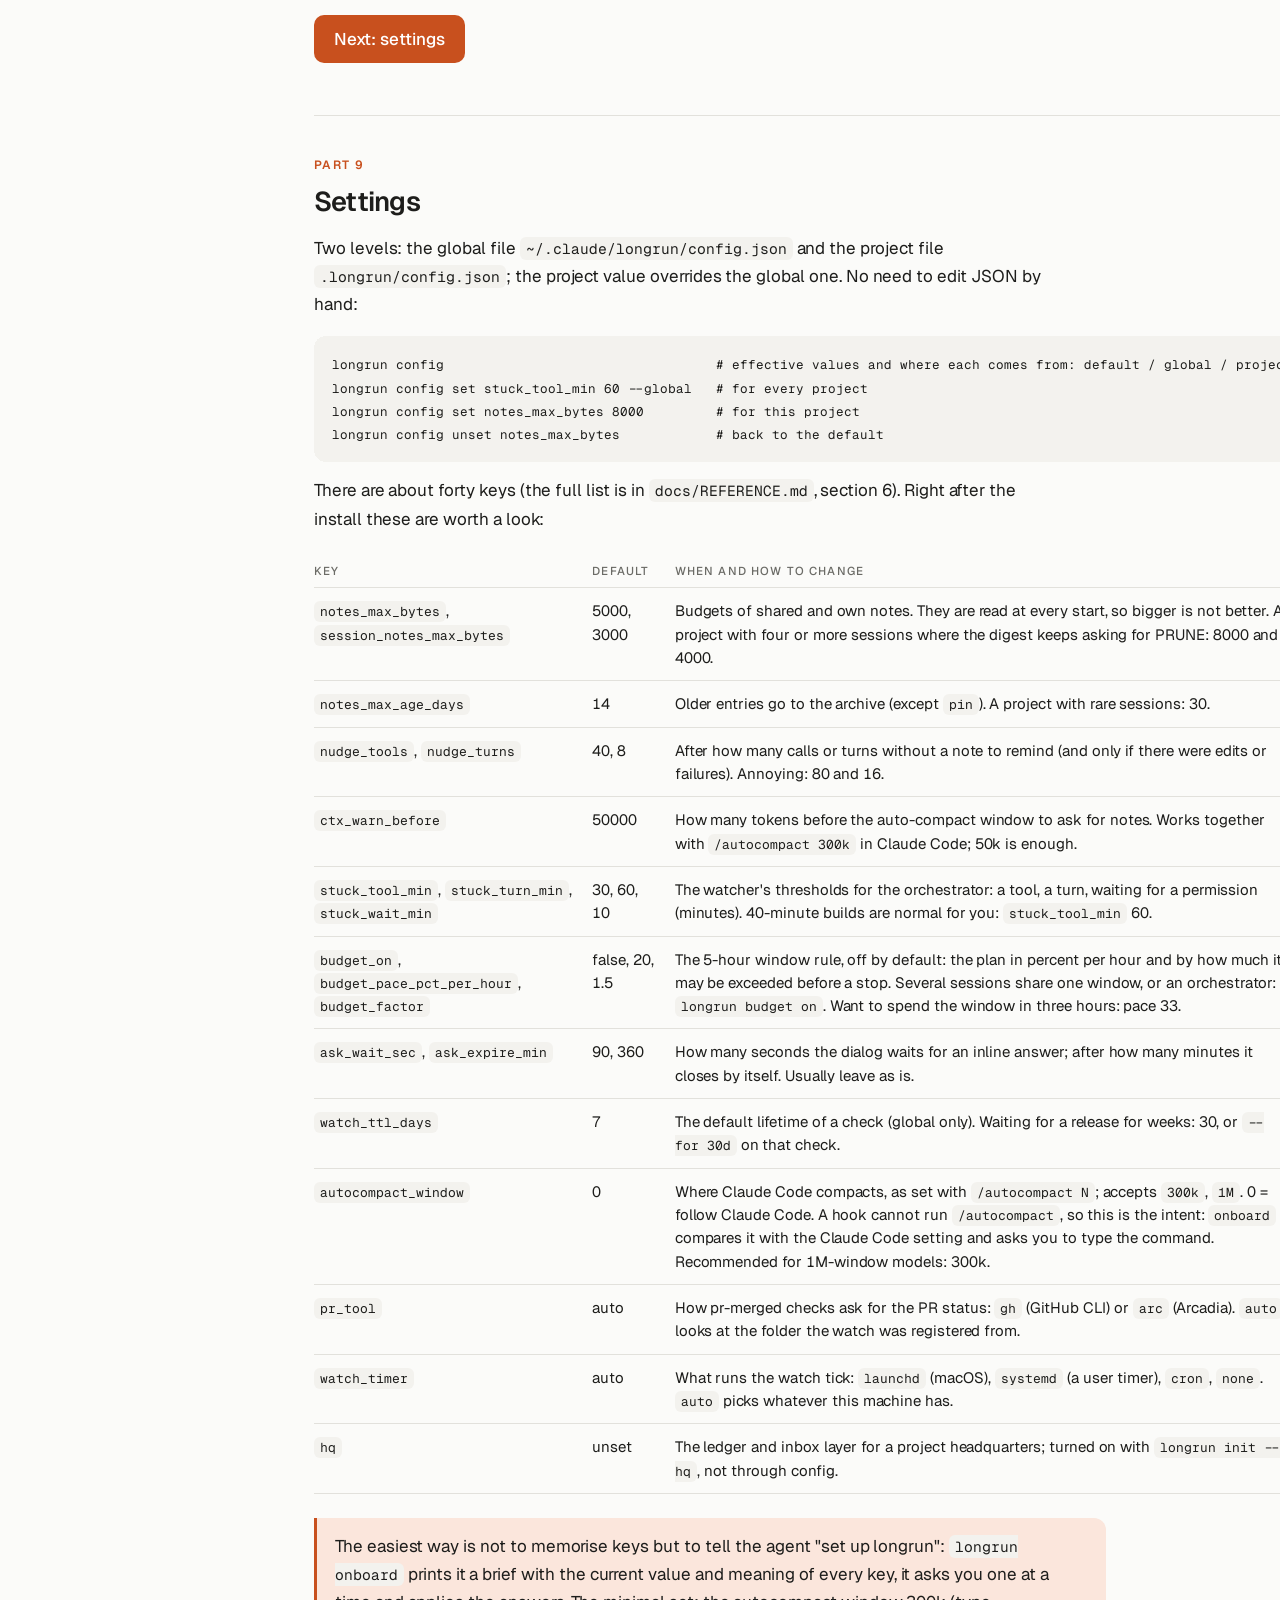
==== commit 06a053d0: "install asks before notifications, the budget rule is off by default, README for a newcomer Three th" ====
--- a/course/index.html
+++ b/course/index.html
@@ -47,8 +47,8 @@
 <ol>
 <li><b>Install once.</b> One line, no checkout needed - the installer fetches the sources itself:
 <pre><code>curl -fsSL https://raw.githubusercontent.com/krllx/longrun/main/install.sh | bash</code></pre>
-It puts in the skill, 11 hooks in <code>~/.claude/settings.json</code>, the CLI <code>~/.local/bin/longrun</code>, the <code>longrun</code> MCP server, the timer that runs the checks and the watcher every five minutes, and the notifications of the next step. From a clone it is the same <code>./install.sh</code>; <code>--uninstall</code> reverses it.</li>
-<li><b>Notifications, if you want them.</b> <code>./install.sh</code> sets them up itself, so this step is only here to say what it did. longrun never depends on them - a halt, a budget stop and a fired watch reach the session through its socket or inbox either way - so <code>./install.sh --no-notify</code> skips it entirely. On macOS the installer runs <code>brew install terminal-notifier</code> when it is missing (Homebrew is the prerequisite; without it it says so and moves on), builds <code>~/.claude/longrun/notifier/longrun.app</code> and sends one test notification; macOS may ask once whether to allow notifications from "longrun" - allow it. There is no built-in route to replace this: <code>osascript -e 'display notification'</code> posts on behalf of Script Editor, which holds no notification permission, so the system files it, draws nothing and exits 0 (25 of 25 that way on macOS 15; Script Editor gains no permission even after being launched). The copy exists because the icon and the sender name come only from the posting bundle - this one carries the Claude icon and the name <code>longrun</code>. On Linux it is <code>notify-send</code> (<code>libnotify</code>), which most desktops already have. Check either way with <code>longrun notify --test</code>: it sends a probe, reads back whether the system really drew it, and prints which session a click opens. One session you must not miss - <code>longrun important on</code> (or <code>next</code>, or a number): its turn ends then always notify, whatever <code>notify_turn_end</code> is set to and whichever window is in front, which is what the focus check cannot do for you while you are typing in another Claude session.</li>
+It puts in the skill, 11 hooks in <code>~/.claude/settings.json</code>, the CLI <code>~/.local/bin/longrun</code>, the <code>longrun</code> MCP server, and the timer that runs the checks and the watcher every five minutes. It asks about one thing only - desktop notifications, the next step. From a clone it is the same <code>install.sh</code>; <code>--uninstall</code> reverses it.</li>
+<li><b>Notifications, if you want them.</b> <code>install.sh</code> asks whether to set them up, and this step is what the answer decides. longrun never depends on them - a halt, a budget stop and a fired watch reach the session through its socket or inbox either way - so declining changes nothing else (<code>--no-notify</code> answers in advance, <code>longrun notify setup</code> turns them on later). On macOS the installer runs <code>brew install terminal-notifier</code> when it is missing (Homebrew is the prerequisite; without it it says so and moves on), builds <code>~/.claude/longrun/notifier/longrun.app</code> and sends one test notification; macOS may ask once whether to allow notifications from "longrun" - allow it. There is no built-in route to replace this: <code>osascript -e 'display notification'</code> posts on behalf of Script Editor, which holds no notification permission, so the system files it, draws nothing and exits 0 (25 of 25 that way on macOS 15; Script Editor gains no permission even after being launched). The copy exists because the icon and the sender name come only from the posting bundle - this one carries the Claude icon and the name <code>longrun</code>. On Linux it is <code>notify-send</code> (<code>libnotify</code>), which most desktops already have. Check either way with <code>longrun notify --test</code>: it sends a probe, reads back whether the system really drew it, and prints which session a click opens. One session you must not miss - <code>longrun important on</code> (or <code>next</code>, or a number): its turn ends then always notify, whatever <code>notify_turn_end</code> is set to and whichever window is in front, which is what the focus check cannot do for you while you are typing in another Claude session.</li>
 <li><b>Make the folder a project.</b> A project for longrun is the folder you open in Claude Code. Not necessarily a repository root: it can be a folder with several repositories, a subdirectory of a monorepo or an empty headquarters folder. Run <code>longrun init</code> there once: in a terminal or right in the Claude Code session, the agent runs it for you if asked. A <code>.longrun/</code> directory appears; when the folder is inside a repository, add it to the ignore file (or <code>longrun init --external</code>, which puts the directory under <code>~/.claude/longrun/</code>). From every worktree of the same project: <code>longrun link &lt;path to the project&gt;</code>. Check: <code>longrun where</code>.</li>
 <li><b>Tune it.</b> In the session tell the agent: "set up longrun" (or <code>/longrun onboard</code>). It runs <code>longrun onboard</code>, tells you briefly what the skill does and asks about the main settings: the autocompact window, the 5-hour window budget, the stuck thresholds, note sizes. It applies the answers itself with <code>longrun config set</code>. One exception: a hook cannot set the autocompact window, so the agent asks you to type <code>/autocompact 300k</code> (or the value you chose) in Claude Code. 50 thousand tokens before that threshold a hook asks the session to write its notes before compaction. The keys in detail (see part 9 below).</li>
 <li><b>Work.</b> Nothing to call. At start the session gets a digest (shared notes, own notes, who else is working), after compaction everything comes back by itself, other sessions' changes arrive on the next turn. The agent writes notes about dead ends and decisions on its own. You can ask in words: "write it down", "what have we tried", "session status", "hand it to the other session", "what is left", "tell me when the PR merges".</li>
@@ -241,7 +241,7 @@
 <tr><td><code>nudge_tools</code>, <code>nudge_turns</code></td><td>40, 8</td><td>After how many calls or turns without a note to remind (and only if there were edits or failures). Annoying: 80 and 16.</td></tr>
 <tr><td><code>ctx_warn_before</code></td><td>50000</td><td>How many tokens before the auto-compact window to ask for notes. Works together with <code>/autocompact 300k</code> in Claude Code; 50k is enough.</td></tr>
 <tr><td><code>stuck_tool_min</code>, <code>stuck_turn_min</code>, <code>stuck_wait_min</code></td><td>30, 60, 10</td><td>The watcher's thresholds for the orchestrator: a tool, a turn, waiting for a permission (minutes). 40-minute builds are normal for you: <code>stuck_tool_min</code> 60.</td></tr>
-<tr><td><code>budget_on</code>, <code>budget_pace_pct_per_hour</code>, <code>budget_factor</code></td><td>true, 20, 1.5</td><td>The 5-hour window rule: the plan in percent per hour and by how much it may be exceeded before a stop. One session, no orchestrator: <code>budget_on false --global</code>. Want to spend the window in three hours: pace 33.</td></tr>
+<tr><td><code>budget_on</code>, <code>budget_pace_pct_per_hour</code>, <code>budget_factor</code></td><td>false, 20, 1.5</td><td>The 5-hour window rule, off by default: the plan in percent per hour and by how much it may be exceeded before a stop. Several sessions share one window, or an orchestrator: <code>longrun budget on</code>. Want to spend the window in three hours: pace 33.</td></tr>
 <tr><td><code>ask_wait_sec</code>, <code>ask_expire_min</code></td><td>90, 360</td><td>How many seconds the dialog waits for an inline answer; after how many minutes it closes by itself. Usually leave as is.</td></tr>
 <tr><td><code>watch_ttl_days</code></td><td>7</td><td>The default lifetime of a check (global only). Waiting for a release for weeks: 30, or <code>--for 30d</code> on that check.</td></tr>
 <tr><td><code>autocompact_window</code></td><td>0</td><td>Where Claude Code compacts, as set with <code>/autocompact N</code>; accepts <code>300k</code>, <code>1M</code>. 0 = follow Claude Code. A hook cannot run <code>/autocompact</code>, so this is the intent: <code>onboard</code> compares it with the Claude Code setting and asks you to type the command. Recommended for 1M-window models: 300k.</td></tr>
@@ -249,7 +249,7 @@
 <tr><td><code>watch_timer</code></td><td>auto</td><td>What runs the watch tick: <code>launchd</code> (macOS), <code>systemd</code> (a user timer), <code>cron</code>, <code>none</code>. <code>auto</code> picks whatever this machine has.</td></tr>
 <tr><td><code>hq</code></td><td>unset</td><td>The ledger and inbox layer for a project headquarters; turned on with <code>longrun init --hq</code>, not through config.</td></tr>
 </table>
-<div class="callout">The easiest way is not to memorise keys but to tell the agent "set up longrun": <code>longrun onboard</code> prints it a brief with the current value and meaning of every key, it asks you one at a time and applies the answers. The minimal set: the autocompact window 300k (type <code>/autocompact 300k</code> yourself), <code>budget_on false --global</code> if you do not need the orchestrator yet, <code>stuck_tool_min 60</code> if your builds are long. Touch the rest when the digest or the watcher starts getting in the way.</div>
+<div class="callout">The easiest way is not to memorise keys but to tell the agent "set up longrun": <code>longrun onboard</code> prints it a brief with the current value and meaning of every key, it asks you one at a time and applies the answers. The minimal set: the autocompact window 300k (type <code>/autocompact 300k</code> yourself), <code>longrun budget on</code> once several sessions share the window, <code>stuck_tool_min 60</code> if your builds are long. Touch the rest when the digest or the watcher starts getting in the way.</div>
 <div class="next"><a href="#l10">Next: the cheat sheet</a></div>
 </section>
 
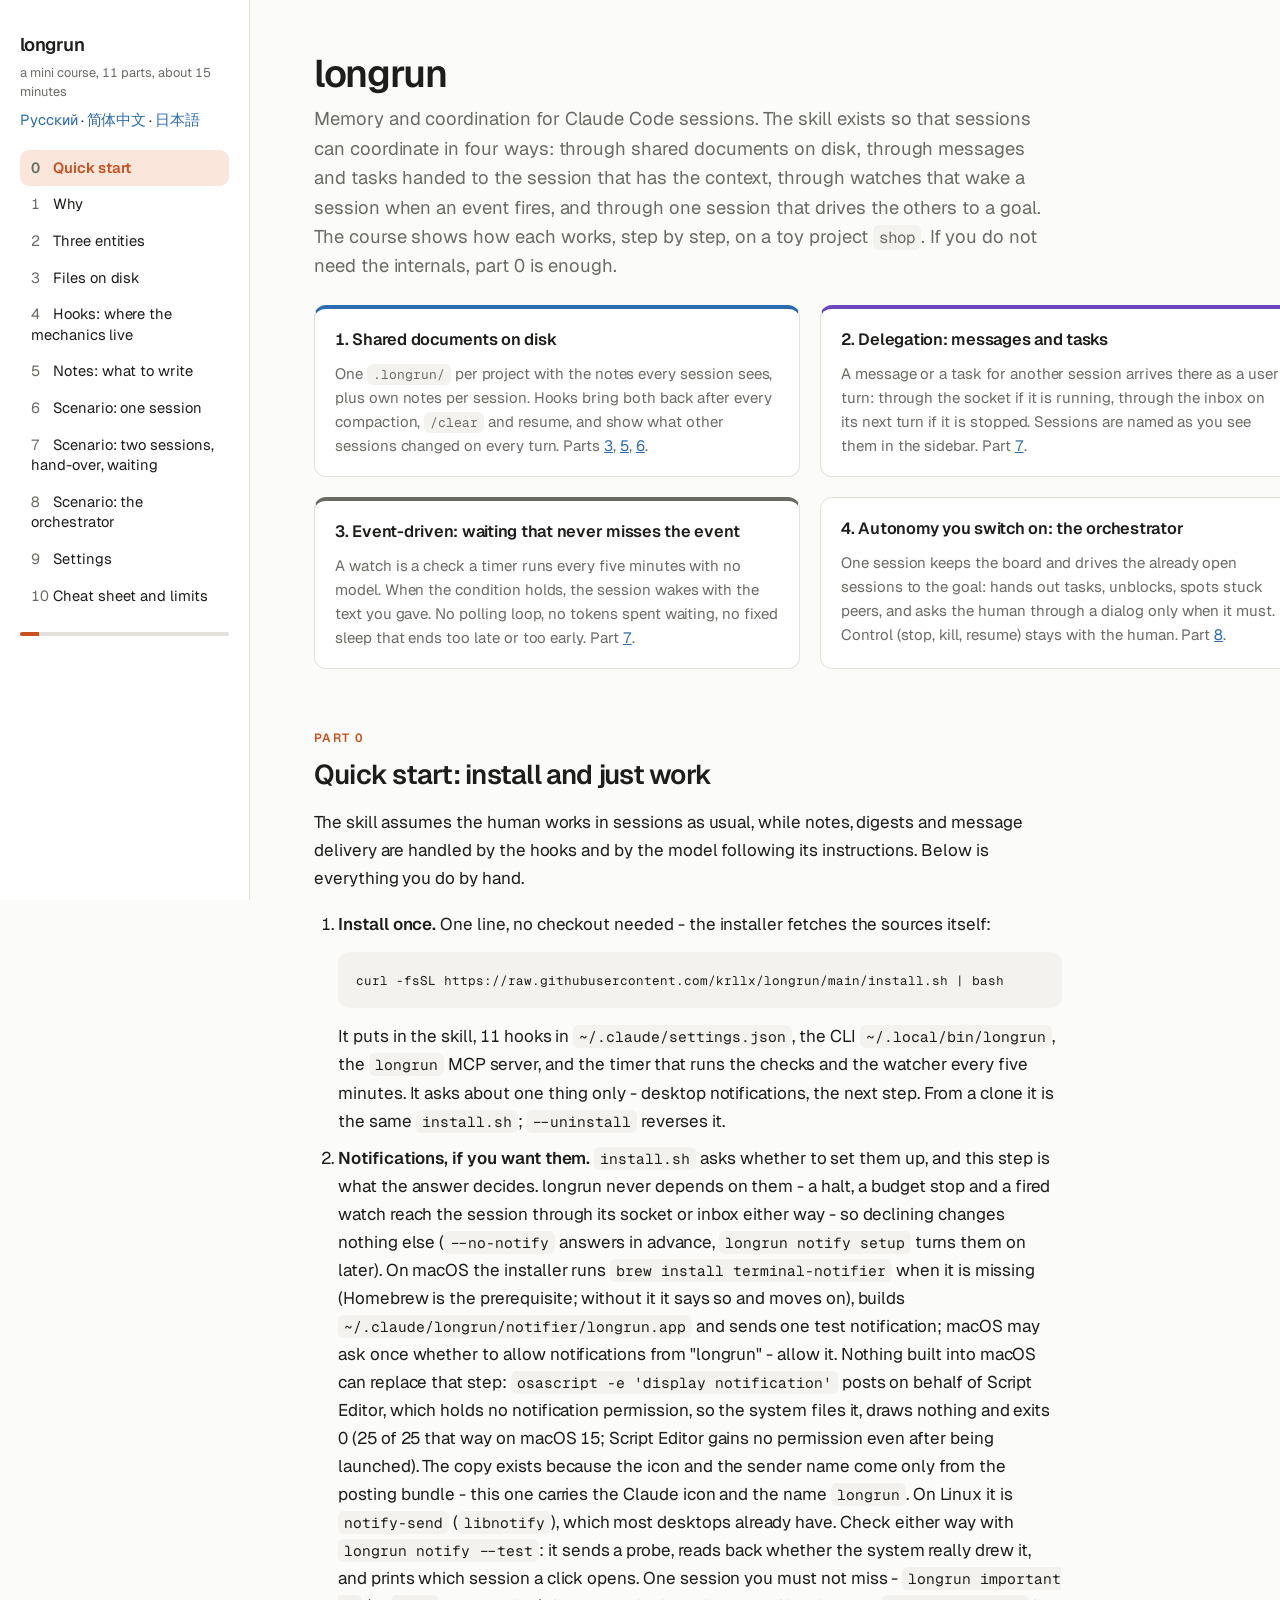
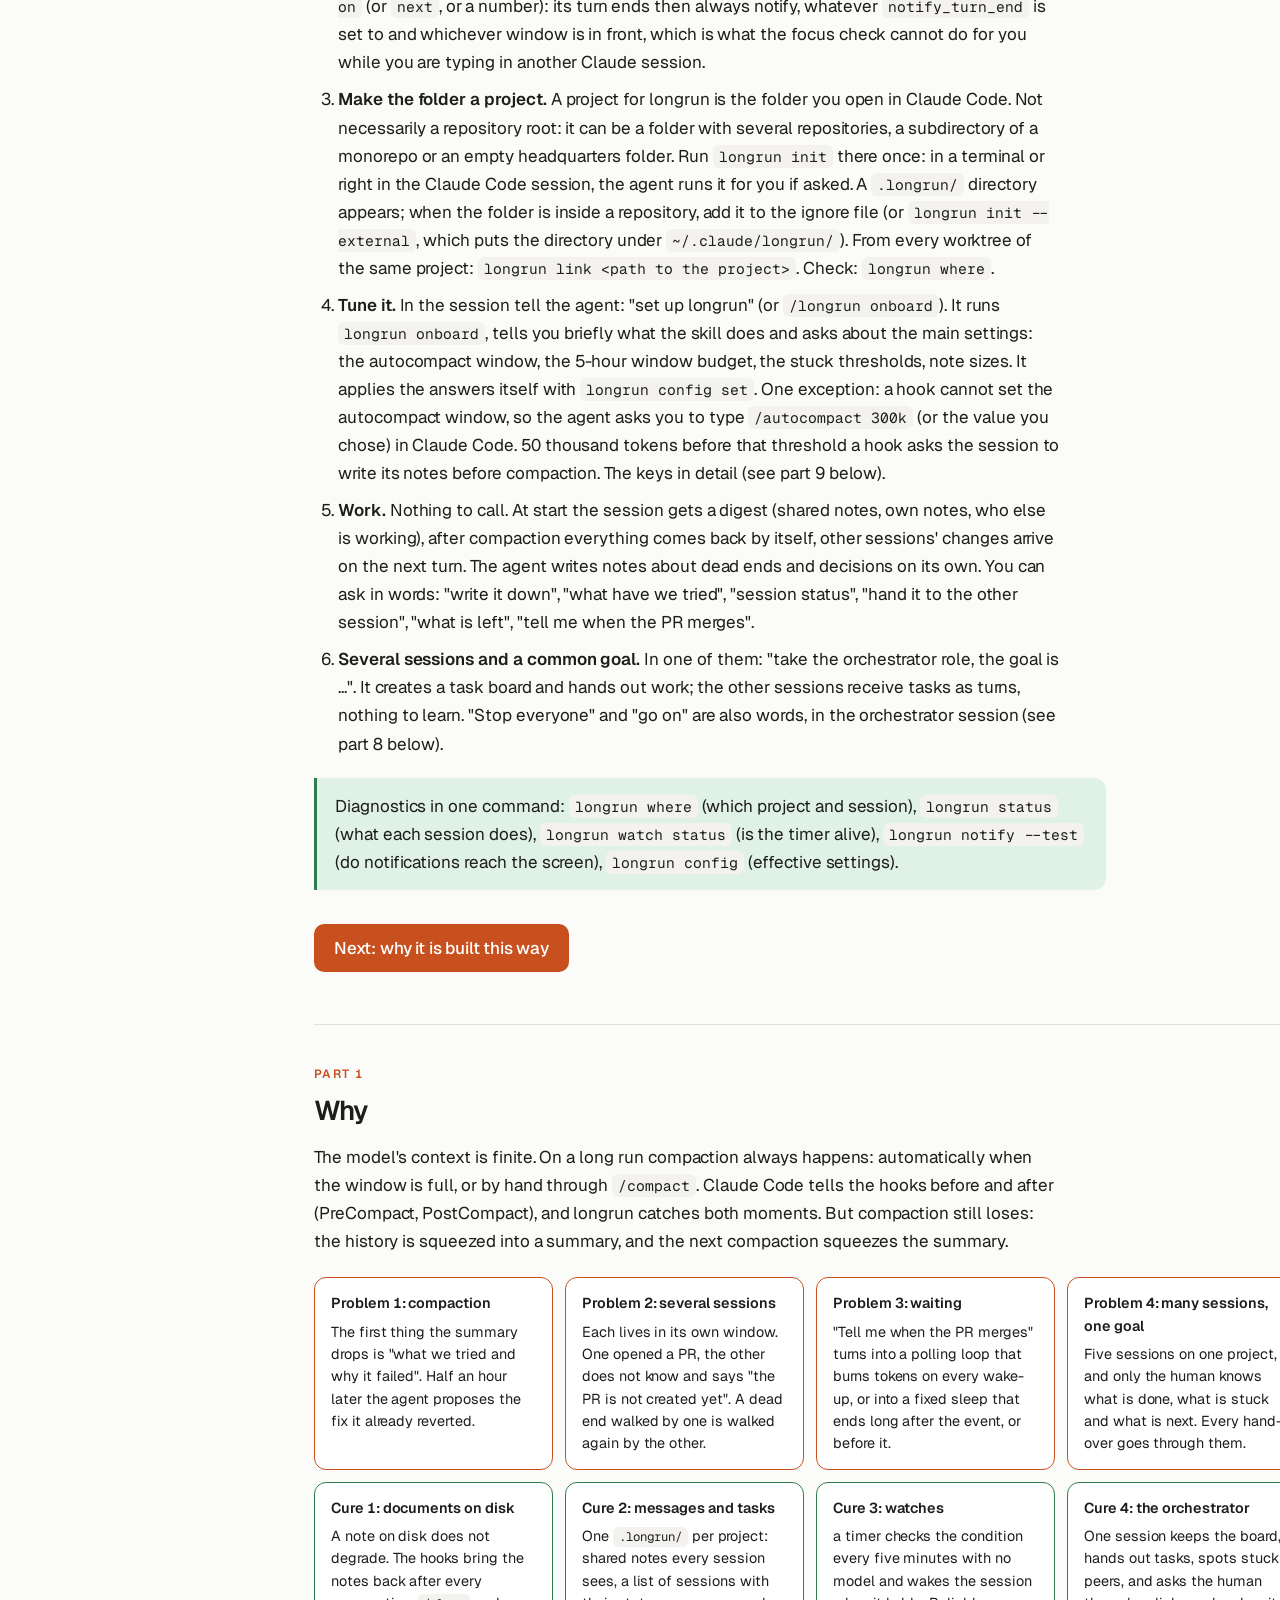
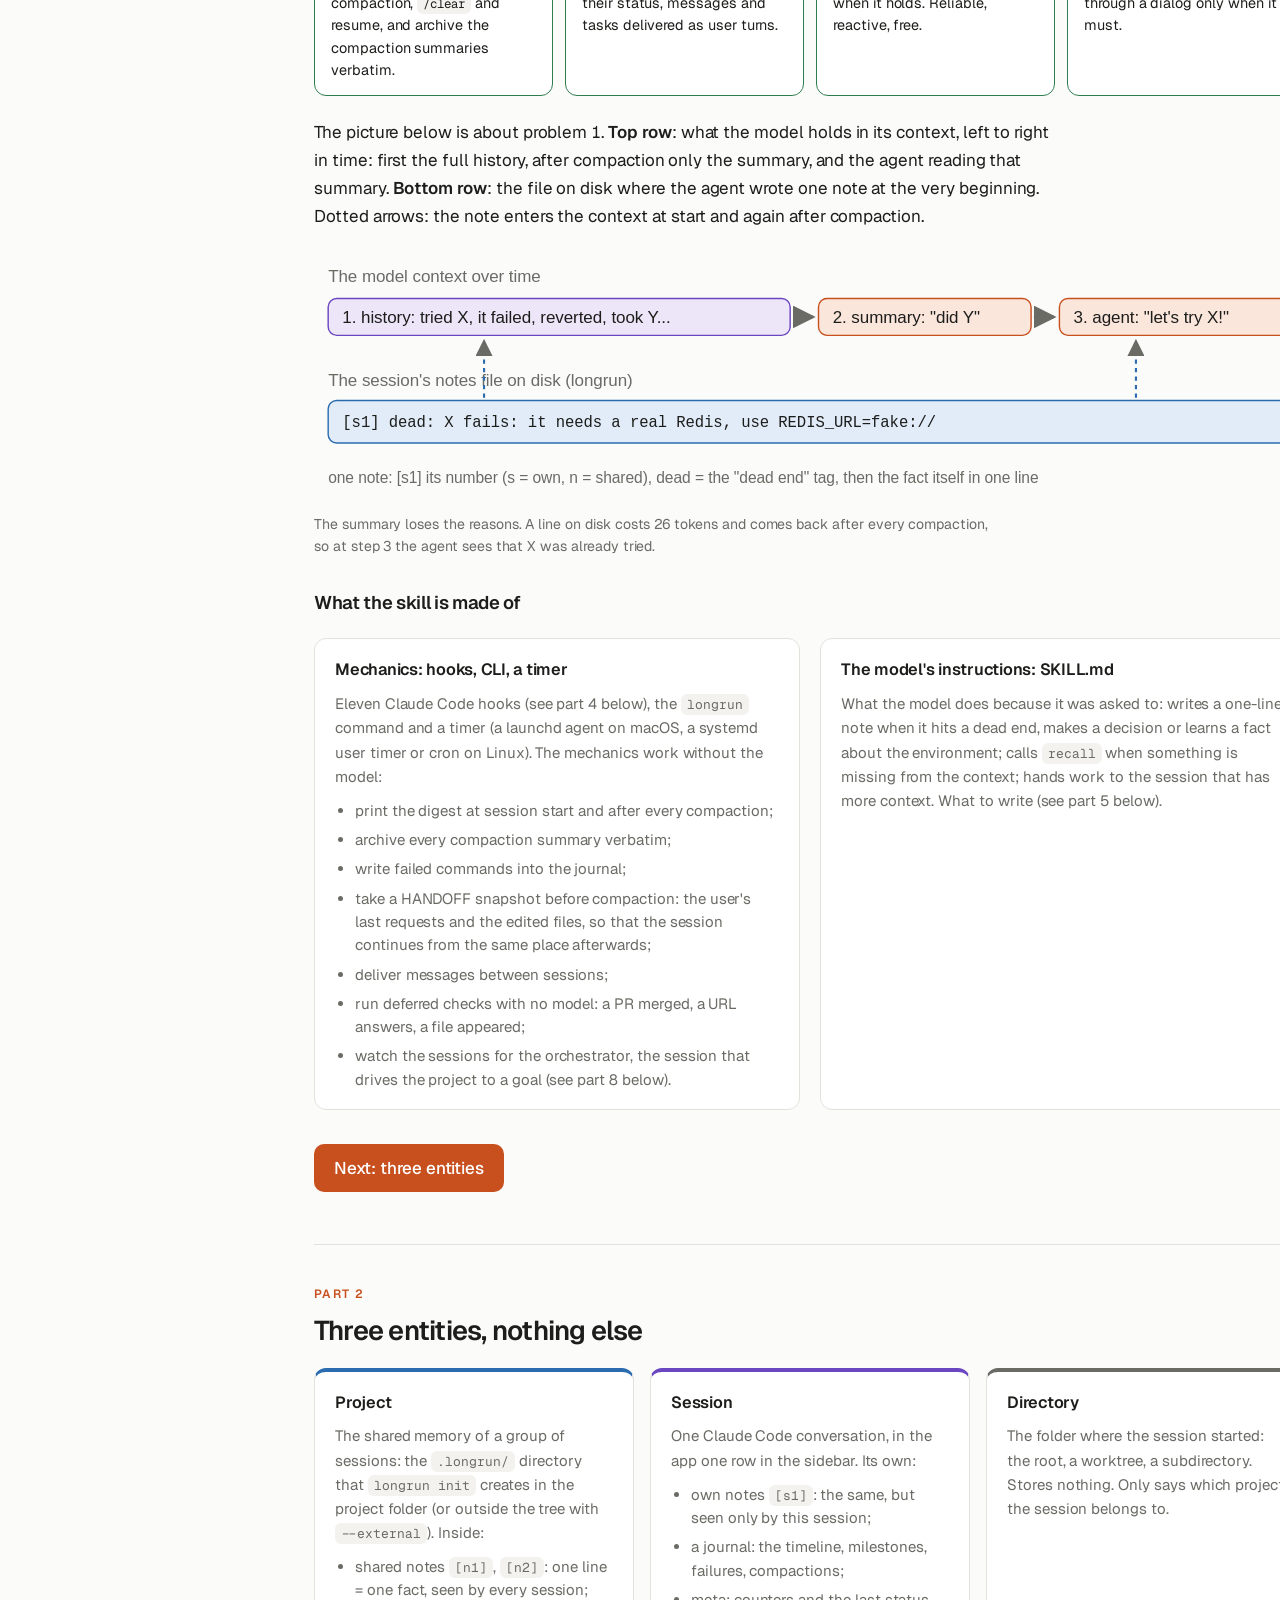
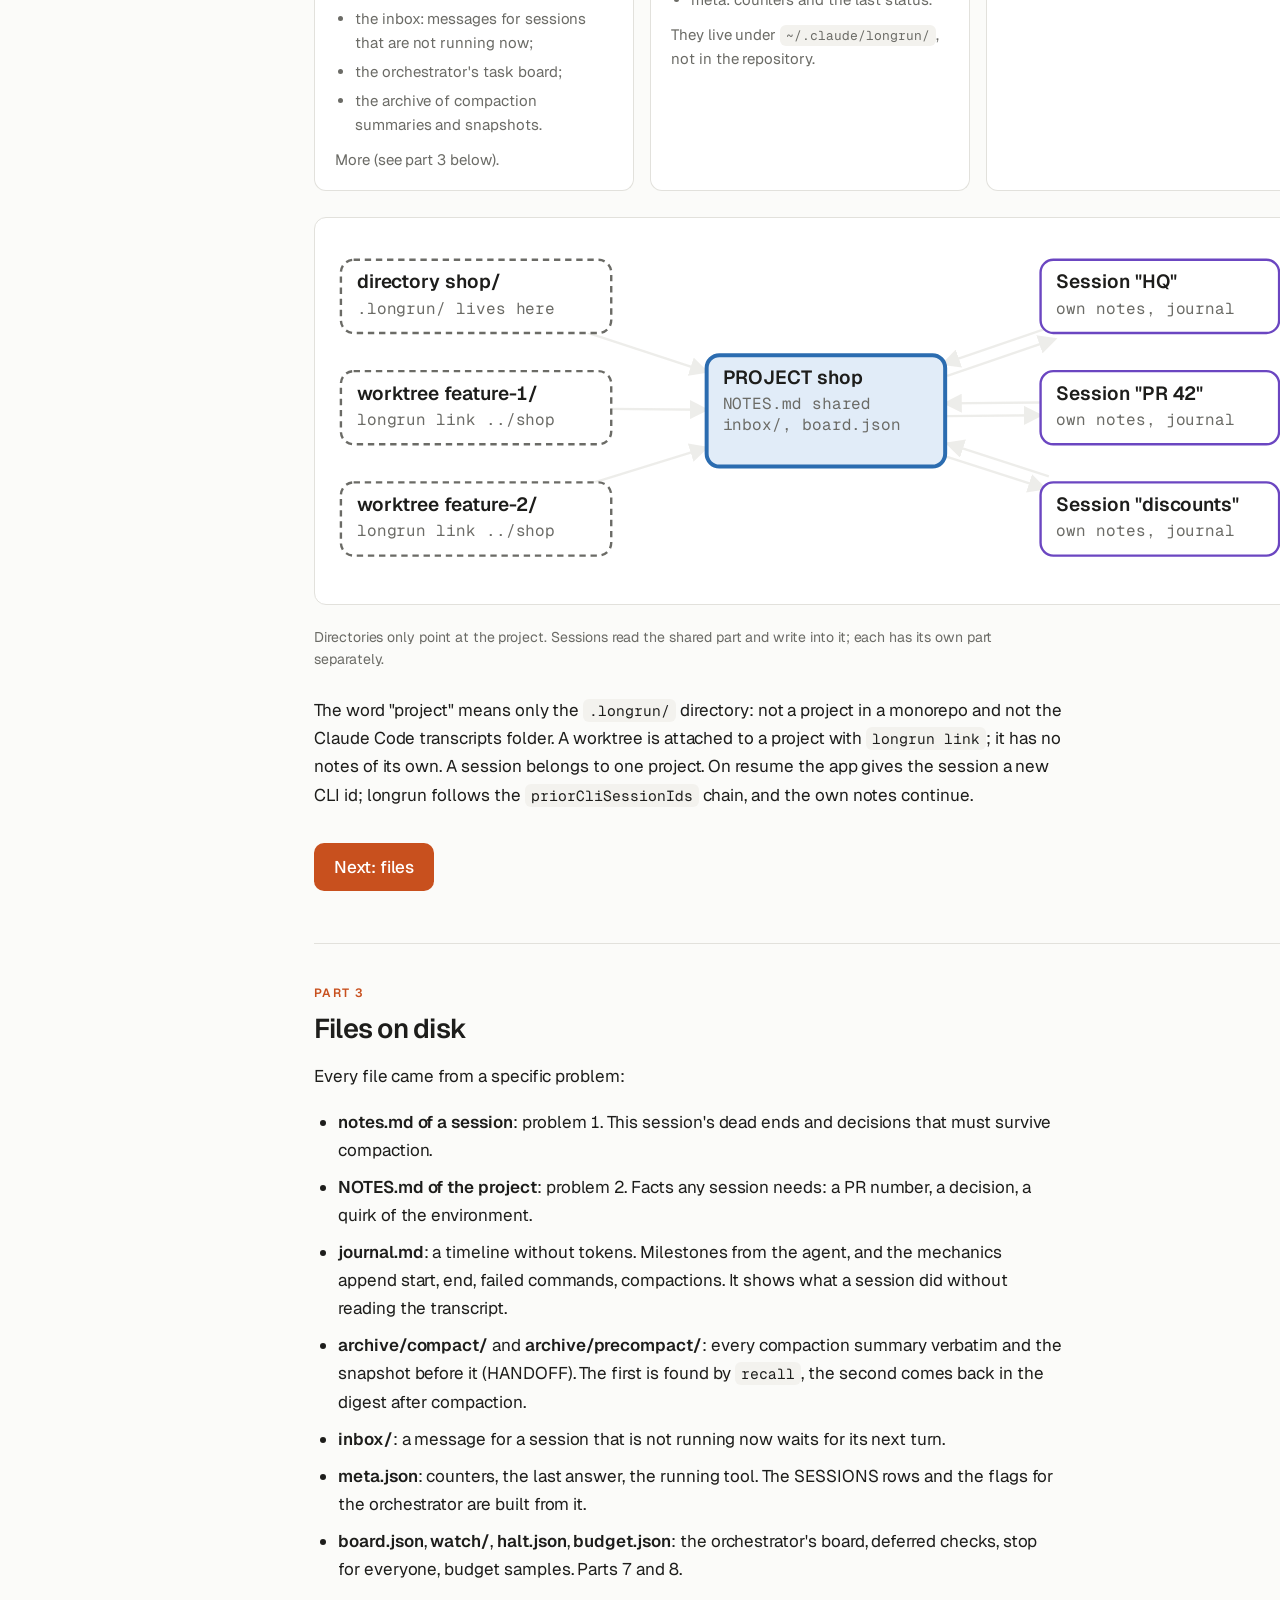
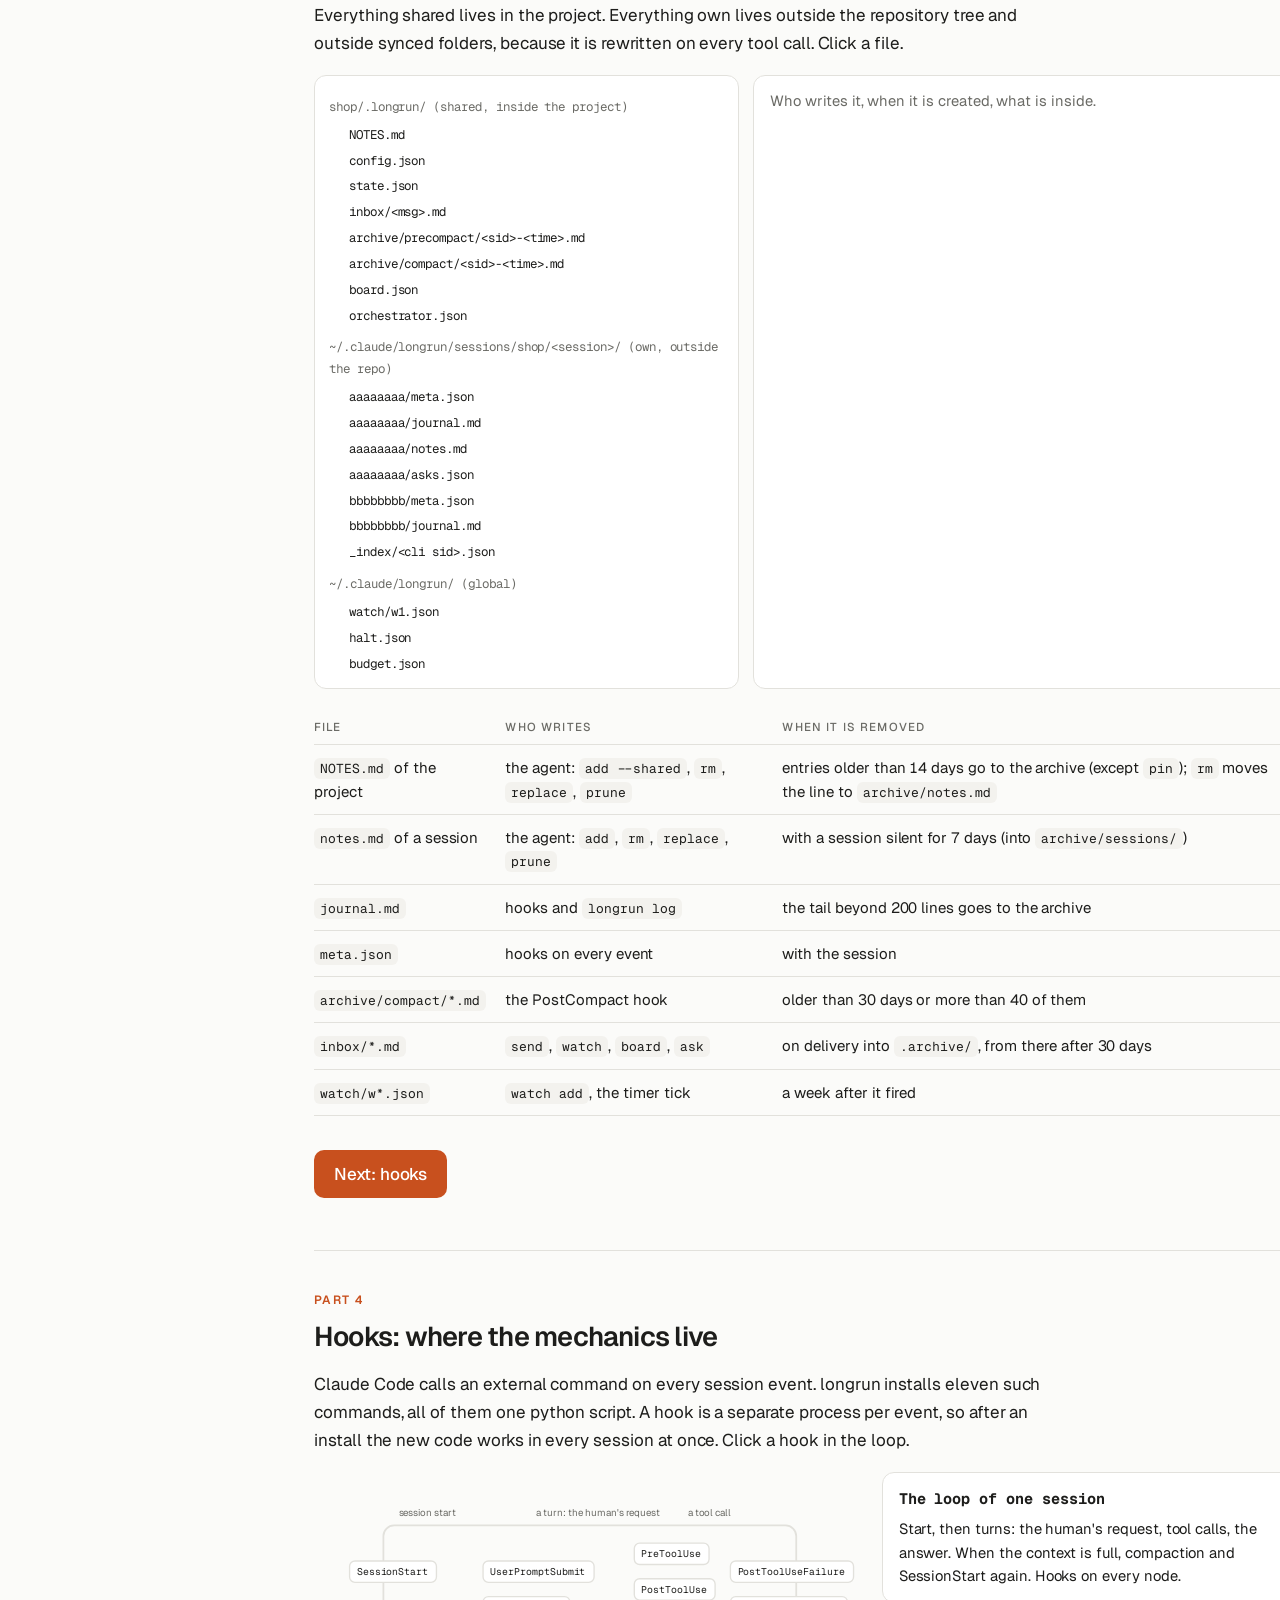
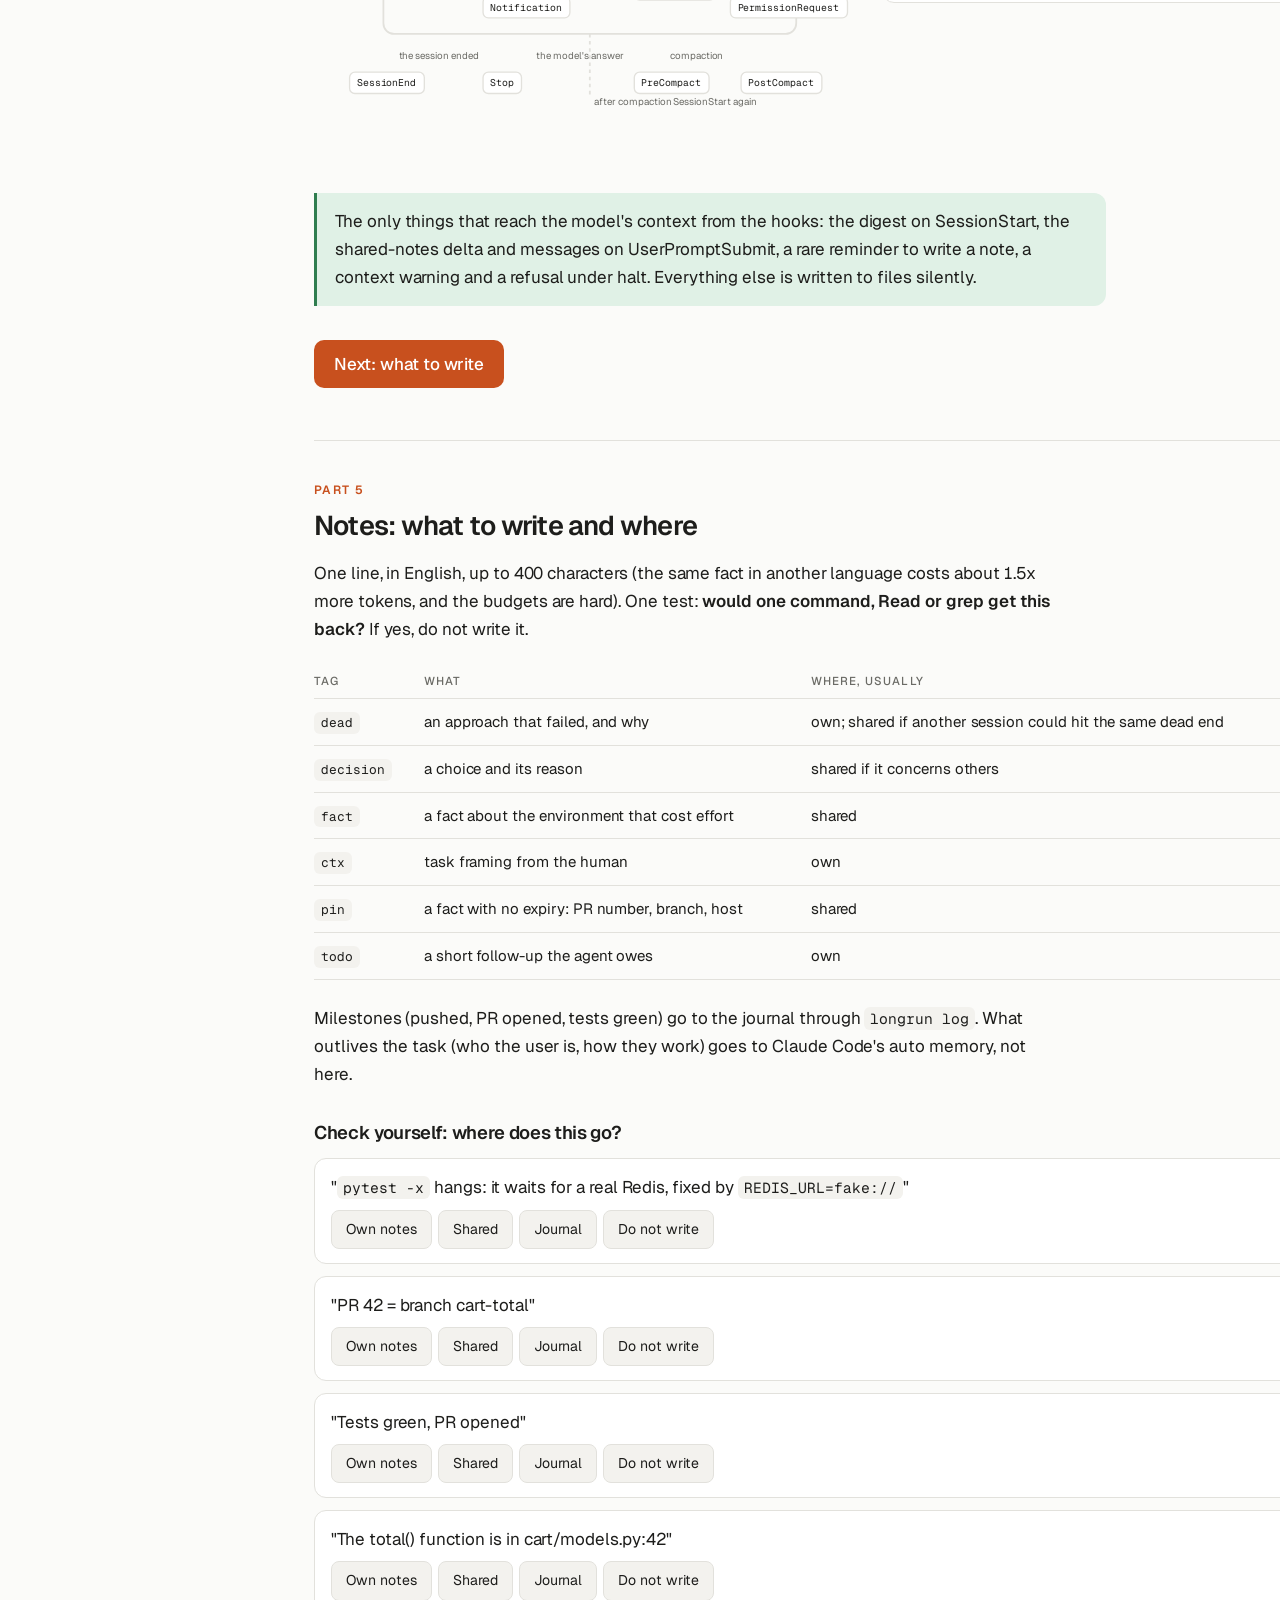
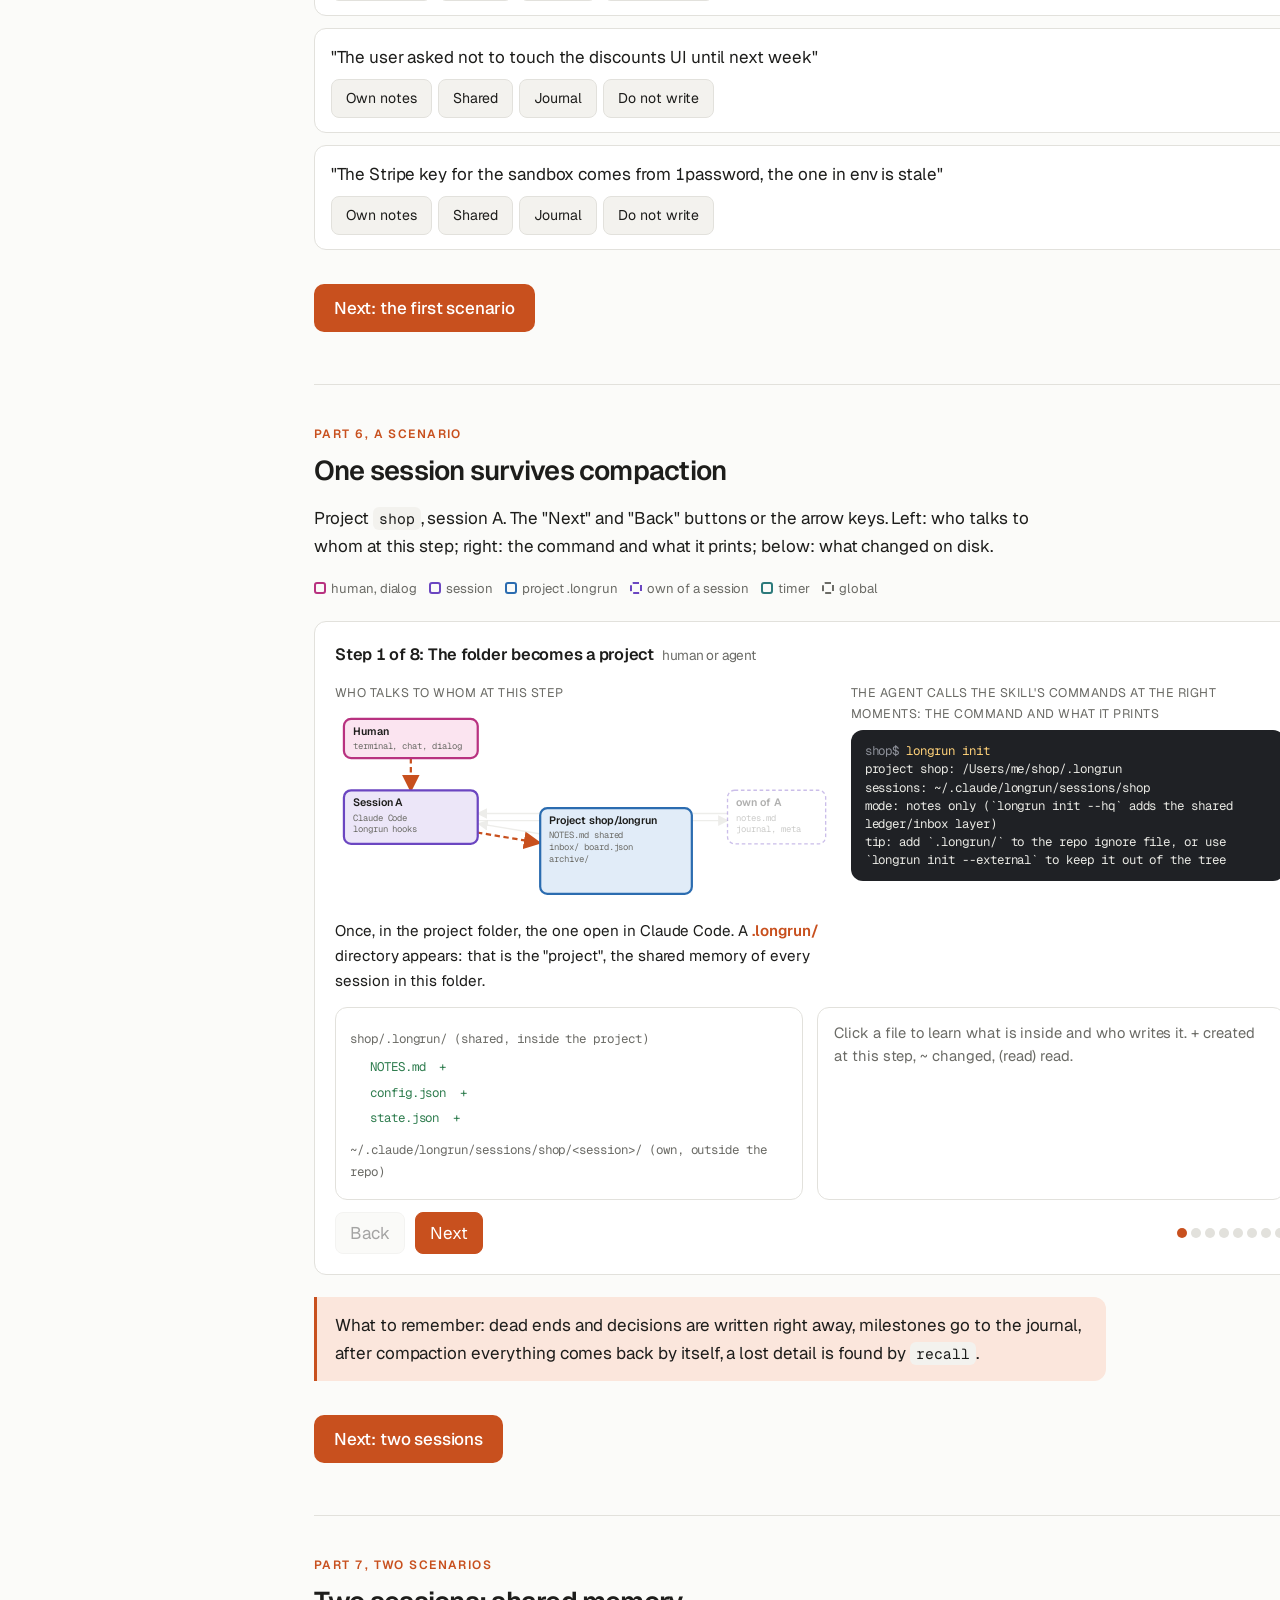
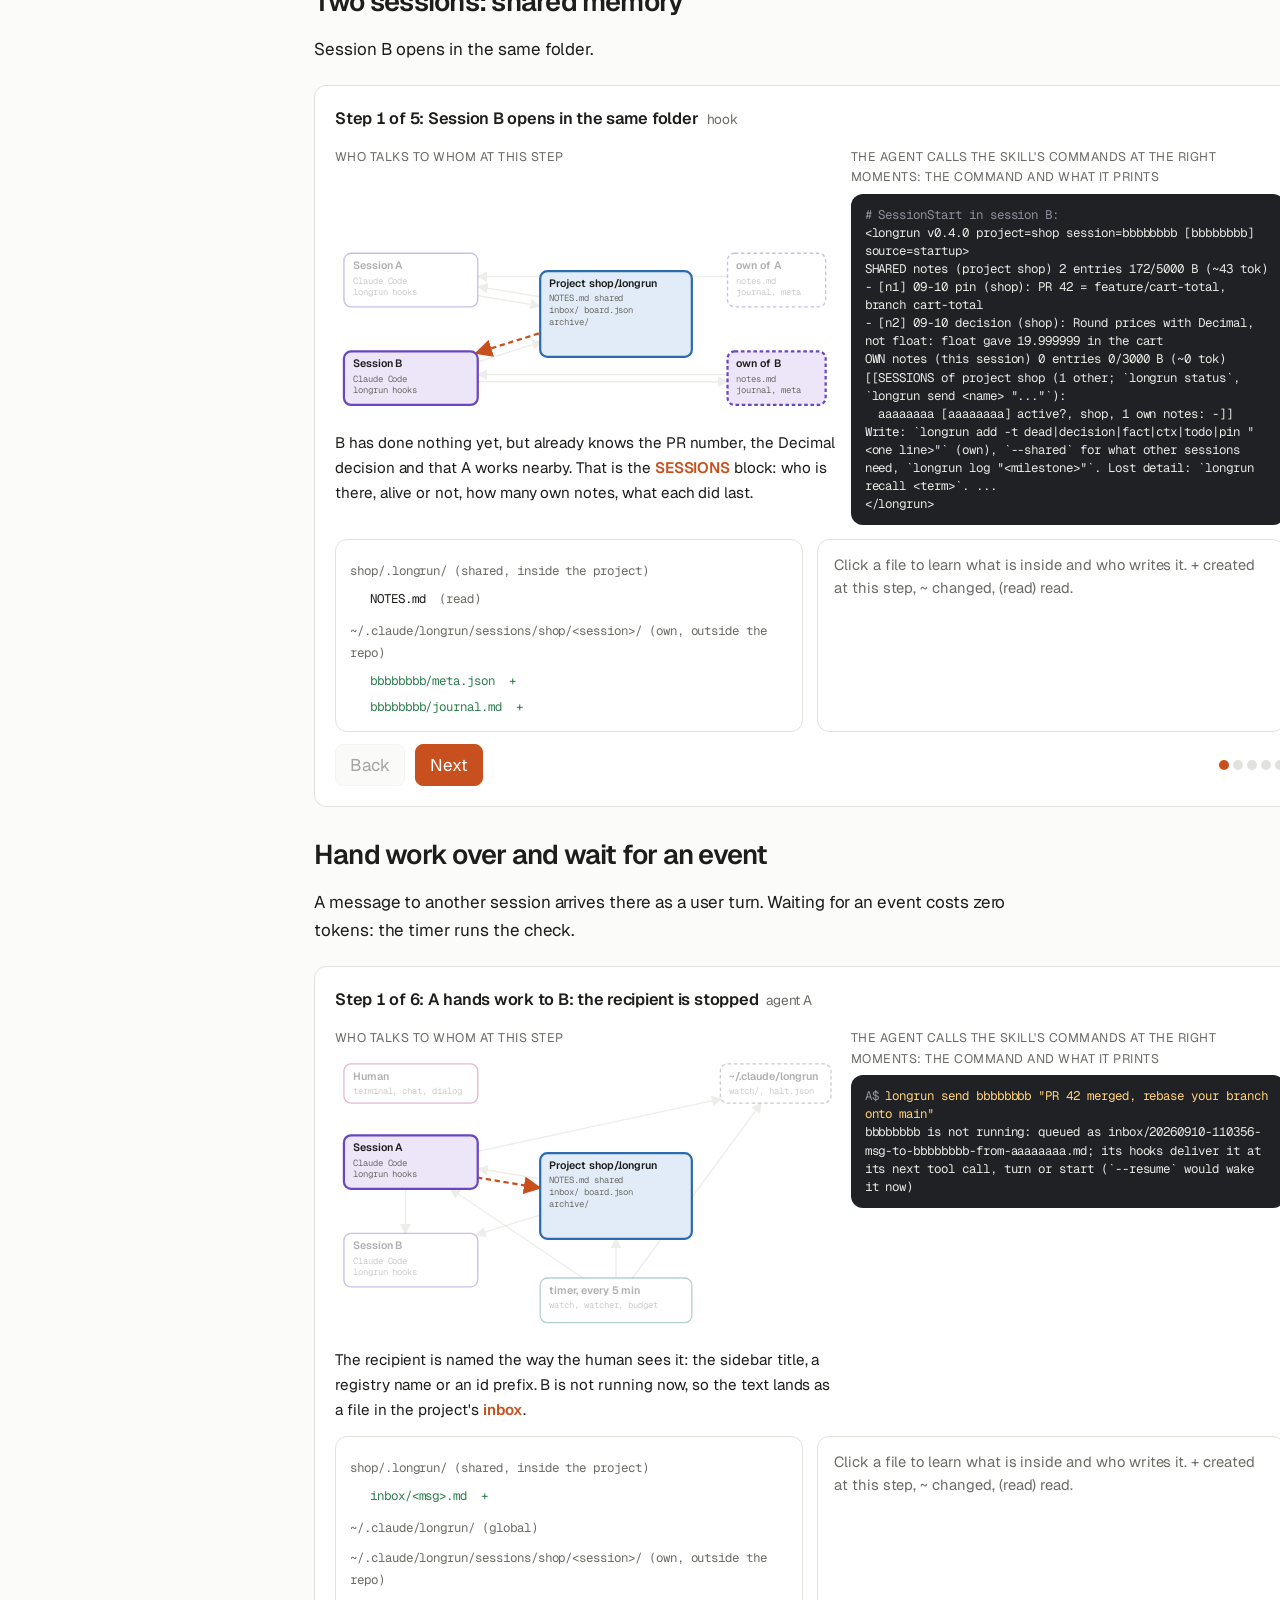
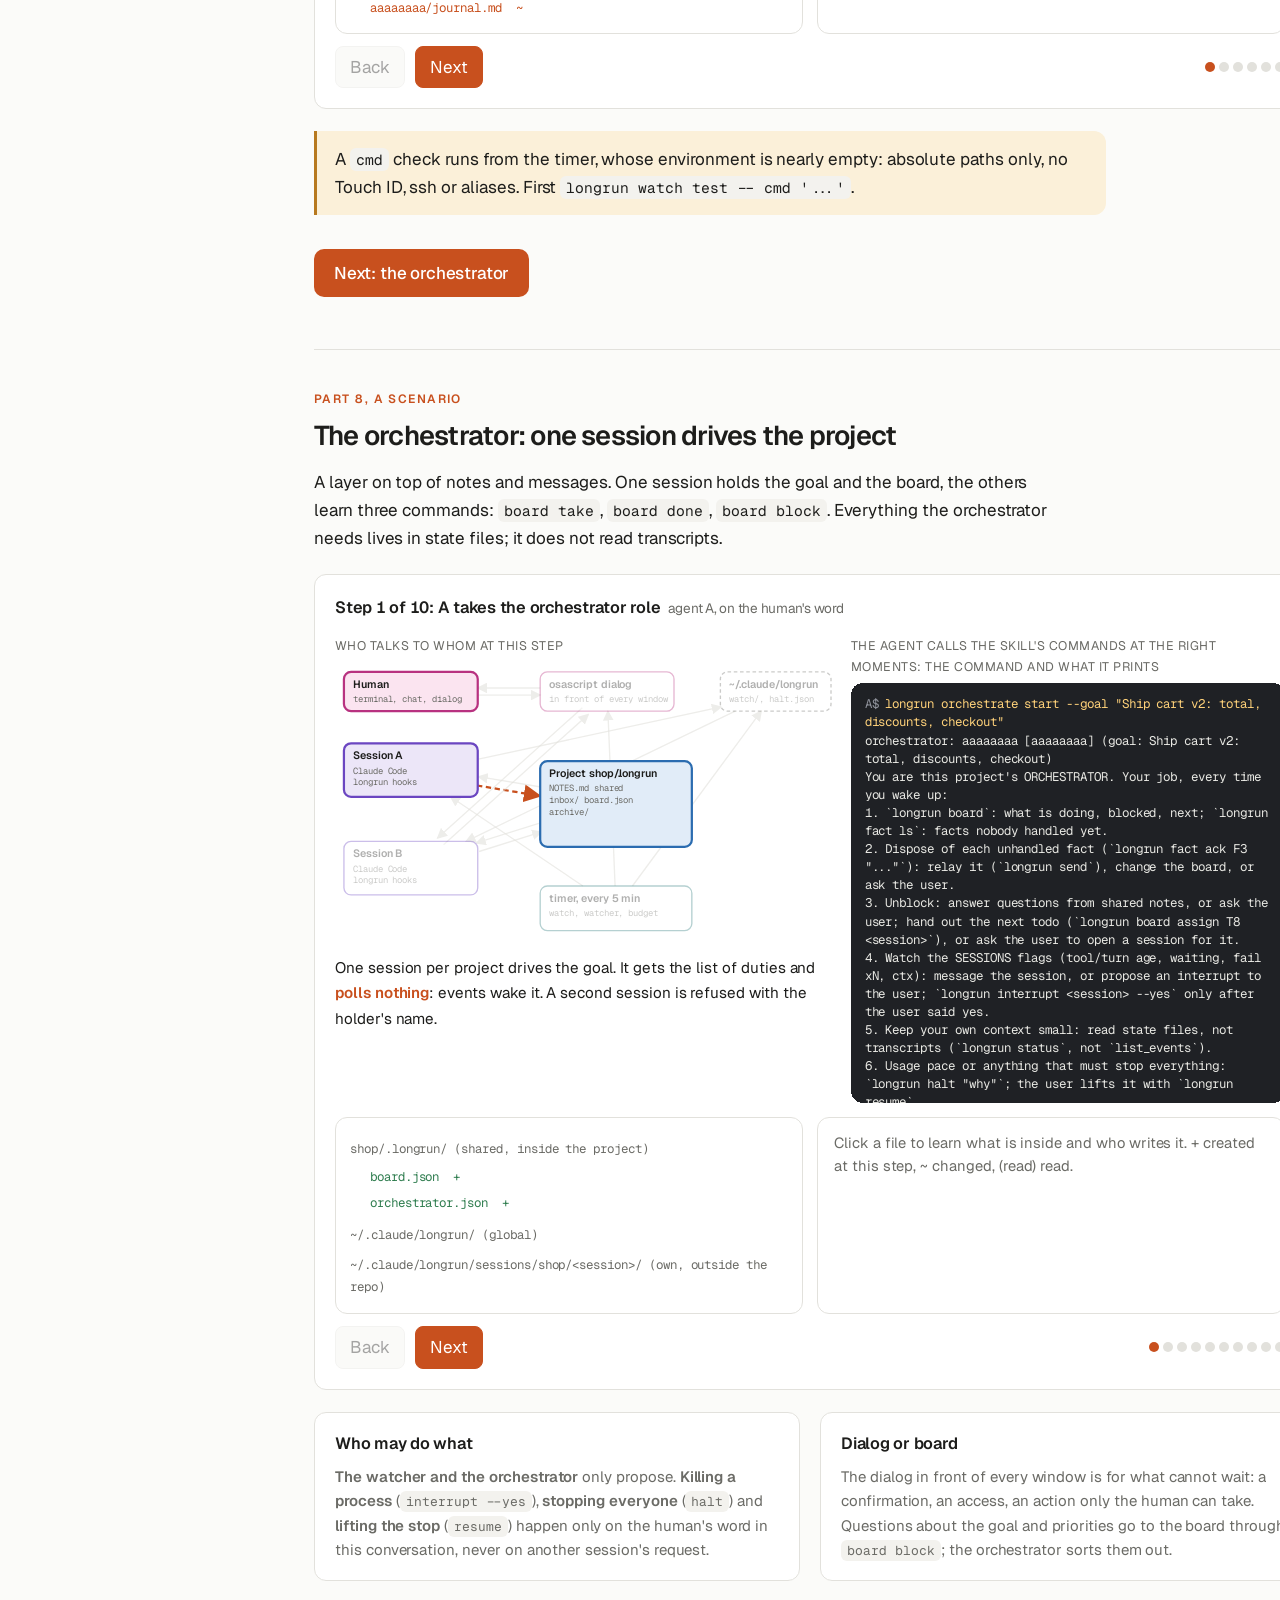
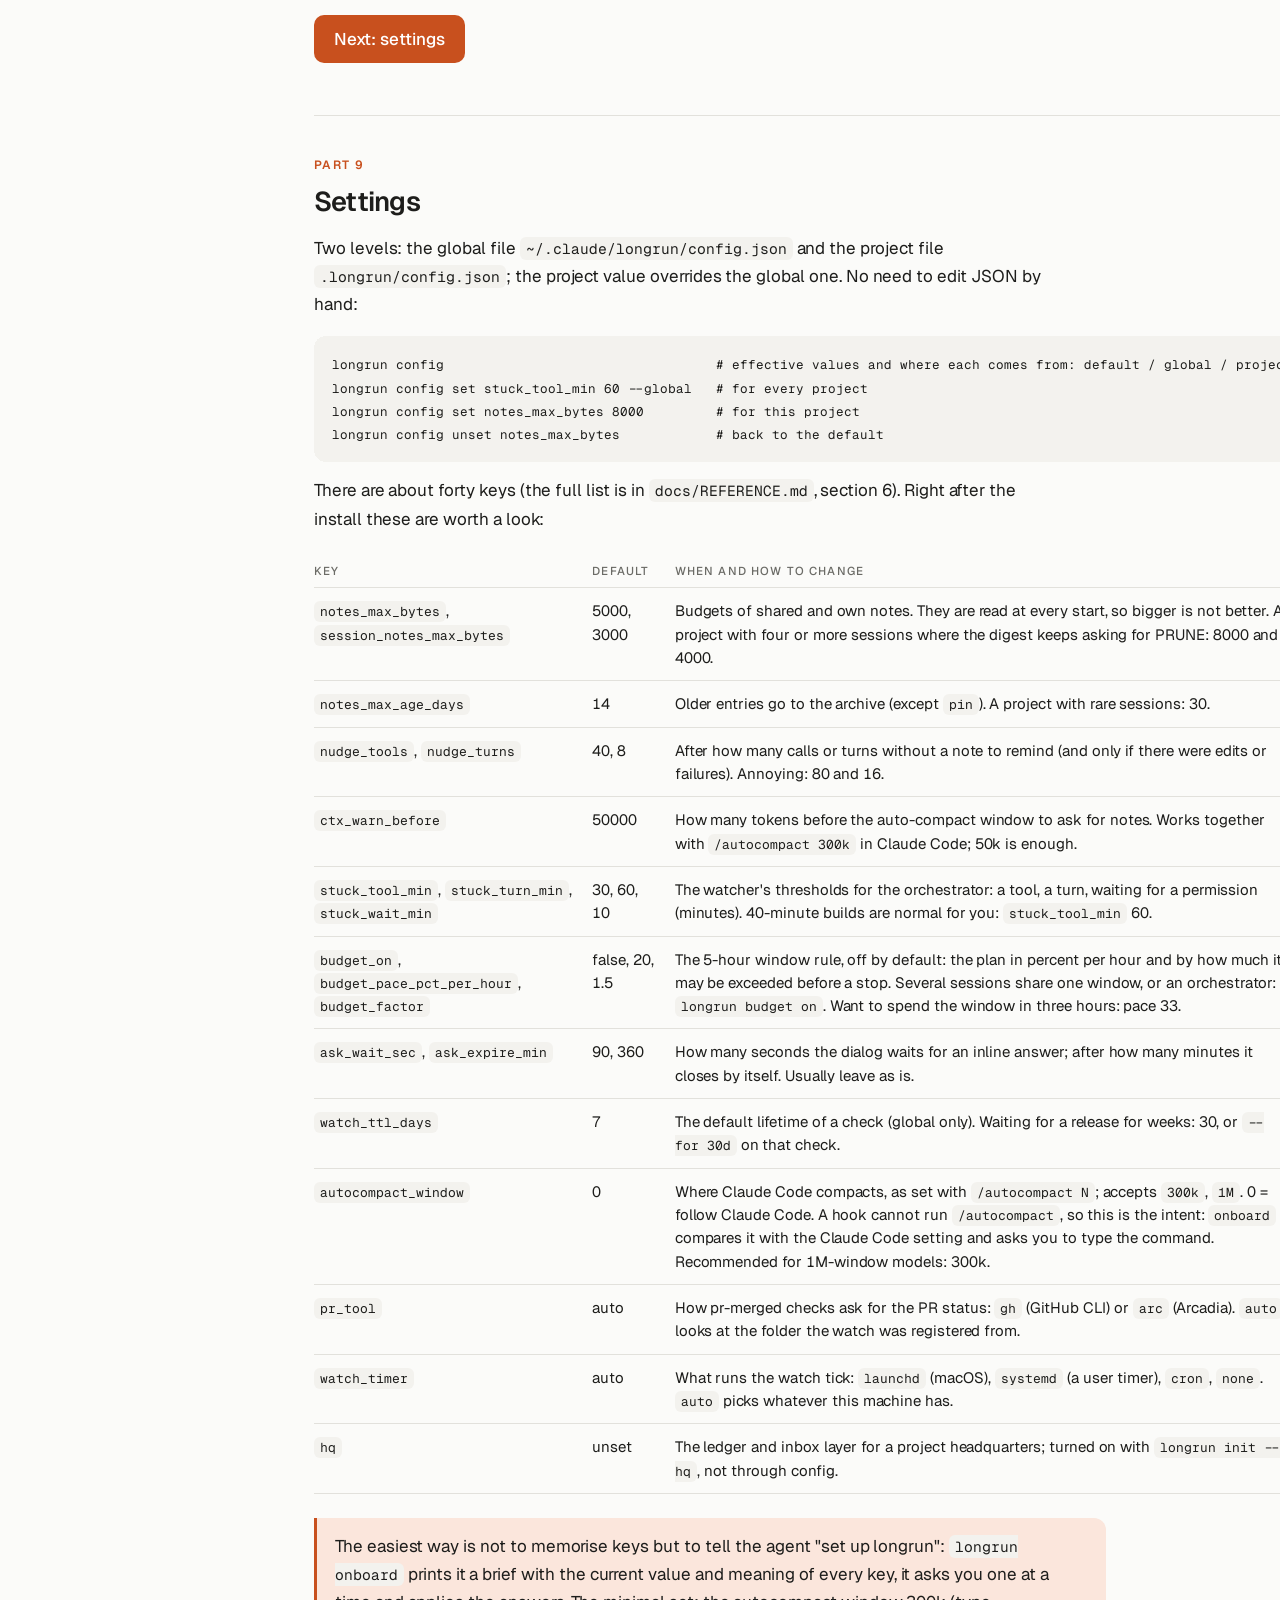
==== commit 8430c88a: "README, course: say plainly what four translations had to spell out Every place where the ru, zh-CN," ====
--- a/course/index.html
+++ b/course/index.html
@@ -36,8 +36,8 @@
 <div class="grid2">
   <div class="card project"><h4>1. Shared documents on disk</h4><p>One <code>.longrun/</code> per project with the notes every session sees, plus own notes per session. Hooks bring both back after every compaction, <code>/clear</code> and resume, and show what other sessions changed on every turn. Parts <a href="#l3">3</a>, <a href="#l5">5</a>, <a href="#l6">6</a>.</p></div>
   <div class="card session"><h4>2. Delegation: messages and tasks</h4><p>A message or a task for another session arrives there as a user turn: through the socket if it is running, through the inbox on its next turn if it is stopped. Sessions are named as you see them in the sidebar. Part <a href="#l7">7</a>.</p></div>
-  <div class="card dir"><h4>3. Reactivity: waiting that never oversleeps</h4><p>A watch is a check a timer runs every five minutes with no model. When the condition holds, the session wakes with the text you gave. No polling loop, no tokens spent waiting, no sleep that oversleeps. Part <a href="#l7">7</a>.</p></div>
-  <div class="card"><h4>4. Selective autonomy: the orchestrator</h4><p>One session keeps the board and drives the already open sessions to the goal: hands out tasks, unblocks, spots stuck peers, and asks the human through a dialog only when it must. The levers (stop, kill, resume) stay with the human. Part <a href="#l8">8</a>.</p></div>
+  <div class="card dir"><h4>3. Event-driven: waiting that never misses the event</h4><p>A watch is a check a timer runs every five minutes with no model. When the condition holds, the session wakes with the text you gave. No polling loop, no tokens spent waiting, no fixed sleep that ends too late or too early. Part <a href="#l7">7</a>.</p></div>
+  <div class="card"><h4>4. Autonomy you switch on: the orchestrator</h4><p>One session keeps the board and drives the already open sessions to the goal: hands out tasks, unblocks, spots stuck peers, and asks the human through a dialog only when it must. Control (stop, kill, resume) stays with the human. Part <a href="#l8">8</a>.</p></div>
 </div>
 
 <section class="lesson" id="l0">
@@ -48,7 +48,7 @@
 <li><b>Install once.</b> One line, no checkout needed - the installer fetches the sources itself:
 <pre><code>curl -fsSL https://raw.githubusercontent.com/krllx/longrun/main/install.sh | bash</code></pre>
 It puts in the skill, 11 hooks in <code>~/.claude/settings.json</code>, the CLI <code>~/.local/bin/longrun</code>, the <code>longrun</code> MCP server, and the timer that runs the checks and the watcher every five minutes. It asks about one thing only - desktop notifications, the next step. From a clone it is the same <code>install.sh</code>; <code>--uninstall</code> reverses it.</li>
-<li><b>Notifications, if you want them.</b> <code>install.sh</code> asks whether to set them up, and this step is what the answer decides. longrun never depends on them - a halt, a budget stop and a fired watch reach the session through its socket or inbox either way - so declining changes nothing else (<code>--no-notify</code> answers in advance, <code>longrun notify setup</code> turns them on later). On macOS the installer runs <code>brew install terminal-notifier</code> when it is missing (Homebrew is the prerequisite; without it it says so and moves on), builds <code>~/.claude/longrun/notifier/longrun.app</code> and sends one test notification; macOS may ask once whether to allow notifications from "longrun" - allow it. There is no built-in route to replace this: <code>osascript -e 'display notification'</code> posts on behalf of Script Editor, which holds no notification permission, so the system files it, draws nothing and exits 0 (25 of 25 that way on macOS 15; Script Editor gains no permission even after being launched). The copy exists because the icon and the sender name come only from the posting bundle - this one carries the Claude icon and the name <code>longrun</code>. On Linux it is <code>notify-send</code> (<code>libnotify</code>), which most desktops already have. Check either way with <code>longrun notify --test</code>: it sends a probe, reads back whether the system really drew it, and prints which session a click opens. One session you must not miss - <code>longrun important on</code> (or <code>next</code>, or a number): its turn ends then always notify, whatever <code>notify_turn_end</code> is set to and whichever window is in front, which is what the focus check cannot do for you while you are typing in another Claude session.</li>
+<li><b>Notifications, if you want them.</b> <code>install.sh</code> asks whether to set them up, and this step is what the answer decides. longrun never depends on them - a halt, a budget stop and a fired watch reach the session through its socket or inbox either way - so declining changes nothing else (<code>--no-notify</code> answers in advance, <code>longrun notify setup</code> turns them on later). On macOS the installer runs <code>brew install terminal-notifier</code> when it is missing (Homebrew is the prerequisite; without it it says so and moves on), builds <code>~/.claude/longrun/notifier/longrun.app</code> and sends one test notification; macOS may ask once whether to allow notifications from "longrun" - allow it. Nothing built into macOS can replace that step: <code>osascript -e 'display notification'</code> posts on behalf of Script Editor, which holds no notification permission, so the system files it, draws nothing and exits 0 (25 of 25 that way on macOS 15; Script Editor gains no permission even after being launched). The copy exists because the icon and the sender name come only from the posting bundle - this one carries the Claude icon and the name <code>longrun</code>. On Linux it is <code>notify-send</code> (<code>libnotify</code>), which most desktops already have. Check either way with <code>longrun notify --test</code>: it sends a probe, reads back whether the system really drew it, and prints which session a click opens. One session you must not miss - <code>longrun important on</code> (or <code>next</code>, or a number): its turn ends then always notify, whatever <code>notify_turn_end</code> is set to and whichever window is in front, which is what the focus check cannot do for you while you are typing in another Claude session.</li>
 <li><b>Make the folder a project.</b> A project for longrun is the folder you open in Claude Code. Not necessarily a repository root: it can be a folder with several repositories, a subdirectory of a monorepo or an empty headquarters folder. Run <code>longrun init</code> there once: in a terminal or right in the Claude Code session, the agent runs it for you if asked. A <code>.longrun/</code> directory appears; when the folder is inside a repository, add it to the ignore file (or <code>longrun init --external</code>, which puts the directory under <code>~/.claude/longrun/</code>). From every worktree of the same project: <code>longrun link &lt;path to the project&gt;</code>. Check: <code>longrun where</code>.</li>
 <li><b>Tune it.</b> In the session tell the agent: "set up longrun" (or <code>/longrun onboard</code>). It runs <code>longrun onboard</code>, tells you briefly what the skill does and asks about the main settings: the autocompact window, the 5-hour window budget, the stuck thresholds, note sizes. It applies the answers itself with <code>longrun config set</code>. One exception: a hook cannot set the autocompact window, so the agent asks you to type <code>/autocompact 300k</code> (or the value you chose) in Claude Code. 50 thousand tokens before that threshold a hook asks the session to write its notes before compaction. The keys in detail (see part 9 below).</li>
 <li><b>Work.</b> Nothing to call. At start the session gets a digest (shared notes, own notes, who else is working), after compaction everything comes back by itself, other sessions' changes arrive on the next turn. The agent writes notes about dead ends and decisions on its own. You can ask in words: "write it down", "what have we tried", "session status", "hand it to the other session", "what is left", "tell me when the PR merges".</li>
@@ -65,7 +65,7 @@
 <div class="stripe">
   <div class="s bad"><b>Problem 1: compaction</b>The first thing the summary drops is "what we tried and why it failed". Half an hour later the agent proposes the fix it already reverted.</div>
   <div class="s bad"><b>Problem 2: several sessions</b>Each lives in its own window. One opened a PR, the other does not know and says "the PR is not created yet". A dead end walked by one is walked again by the other.</div>
-  <div class="s bad"><b>Problem 3: waiting</b>"Tell me when the PR merges" turns into a polling loop that burns tokens on every wake-up, or into a sleep that oversleeps the event.</div>
+  <div class="s bad"><b>Problem 3: waiting</b>"Tell me when the PR merges" turns into a polling loop that burns tokens on every wake-up, or into a fixed sleep that ends long after the event, or before it.</div>
   <div class="s bad"><b>Problem 4: many sessions, one goal</b>Five sessions on one project, and only the human knows what is done, what is stuck and what is next. Every hand-over goes through them.</div>
   <div class="s good"><b>Cure 1: documents on disk</b>A note on disk does not degrade. The hooks bring the notes back after every compaction, <code>/clear</code> and resume, and archive the compaction summaries verbatim.</div>
   <div class="s good"><b>Cure 2: messages and tasks</b>One <code>.longrun/</code> per project: shared notes every session sees, a list of sessions with their status, messages and tasks delivered as user turns.</div>
@@ -178,7 +178,7 @@
 <p>One line, in English, up to 400 characters (the same fact in another language costs about 1.5x more tokens, and the budgets are hard). One test: <b>would one command, Read or grep get this back?</b> If yes, do not write it.</p>
 <table>
 <tr><th>Tag</th><th>What</th><th>Where, usually</th></tr>
-<tr><td><span class="tag">dead</span></td><td>an approach that failed, and why</td><td>own; shared if another session could walk into it</td></tr>
+<tr><td><span class="tag">dead</span></td><td>an approach that failed, and why</td><td>own; shared if another session could hit the same dead end</td></tr>
 <tr><td><span class="tag">decision</span></td><td>a choice and its reason</td><td>shared if it concerns others</td></tr>
 <tr><td><span class="tag">fact</span></td><td>a fact about the environment that cost effort</td><td>shared</td></tr>
 <tr><td><span class="tag">ctx</span></td><td>task framing from the human</td><td>own</td></tr>
--- a/course/style.css
+++ b/course/style.css
@@ -11,6 +11,17 @@
   :root { --bg: #16171a; --fg: #ececea; --muted: #a0a09a; --line: #2e2f34; --panel: #1e1f23; --code-bg: #26272c;
     --accent-soft: #3a2519; --ok-soft: #1c3326; --warn-soft: #3a2f16; --project-soft: #1c2a3d; --session-soft: #2a2140; --timer-soft: #163232; --human-soft: #3b1a2e; }
 }
+/* CJK locales. Geist has no kana and no Han glyphs, so Latin keeps rendering in Geist and
+   everything else falls through to the system face. No CJK webfont on purpose: a full one
+   runs into megabytes, and every desktop already ships a good one. The Latin tracking and
+   the leading set below for Geist are wrong for CJK, so both are reset here. */
+html[lang="ja"]    { --sans: "Geist", "Inter", "Hiragino Sans", "Hiragino Kaku Gothic ProN", "Yu Gothic", "Noto Sans JP", sans-serif; }
+html[lang="zh-CN"] { --sans: "Geist", "Inter", "PingFang SC", "Microsoft YaHei", "Noto Sans SC", sans-serif; }
+html[lang="ja"] body, html[lang="zh-CN"] body { line-height: 1.85; letter-spacing: normal; }
+html[lang="ja"] :is(h1, h2, h3, .brand, .card h4, .player .stepname),
+html[lang="zh-CN"] :is(h1, h2, h3, .brand, .card h4, .player .stepname) { letter-spacing: normal; }
+html[lang="ja"] :is(p, li, td) { line-break: strict; }
+
 * { box-sizing: border-box; }
 html { scroll-behavior: smooth; }
 body { margin: 0; font-family: var(--sans); color: var(--fg); background: var(--bg); line-height: 1.65; font-size: 17px;
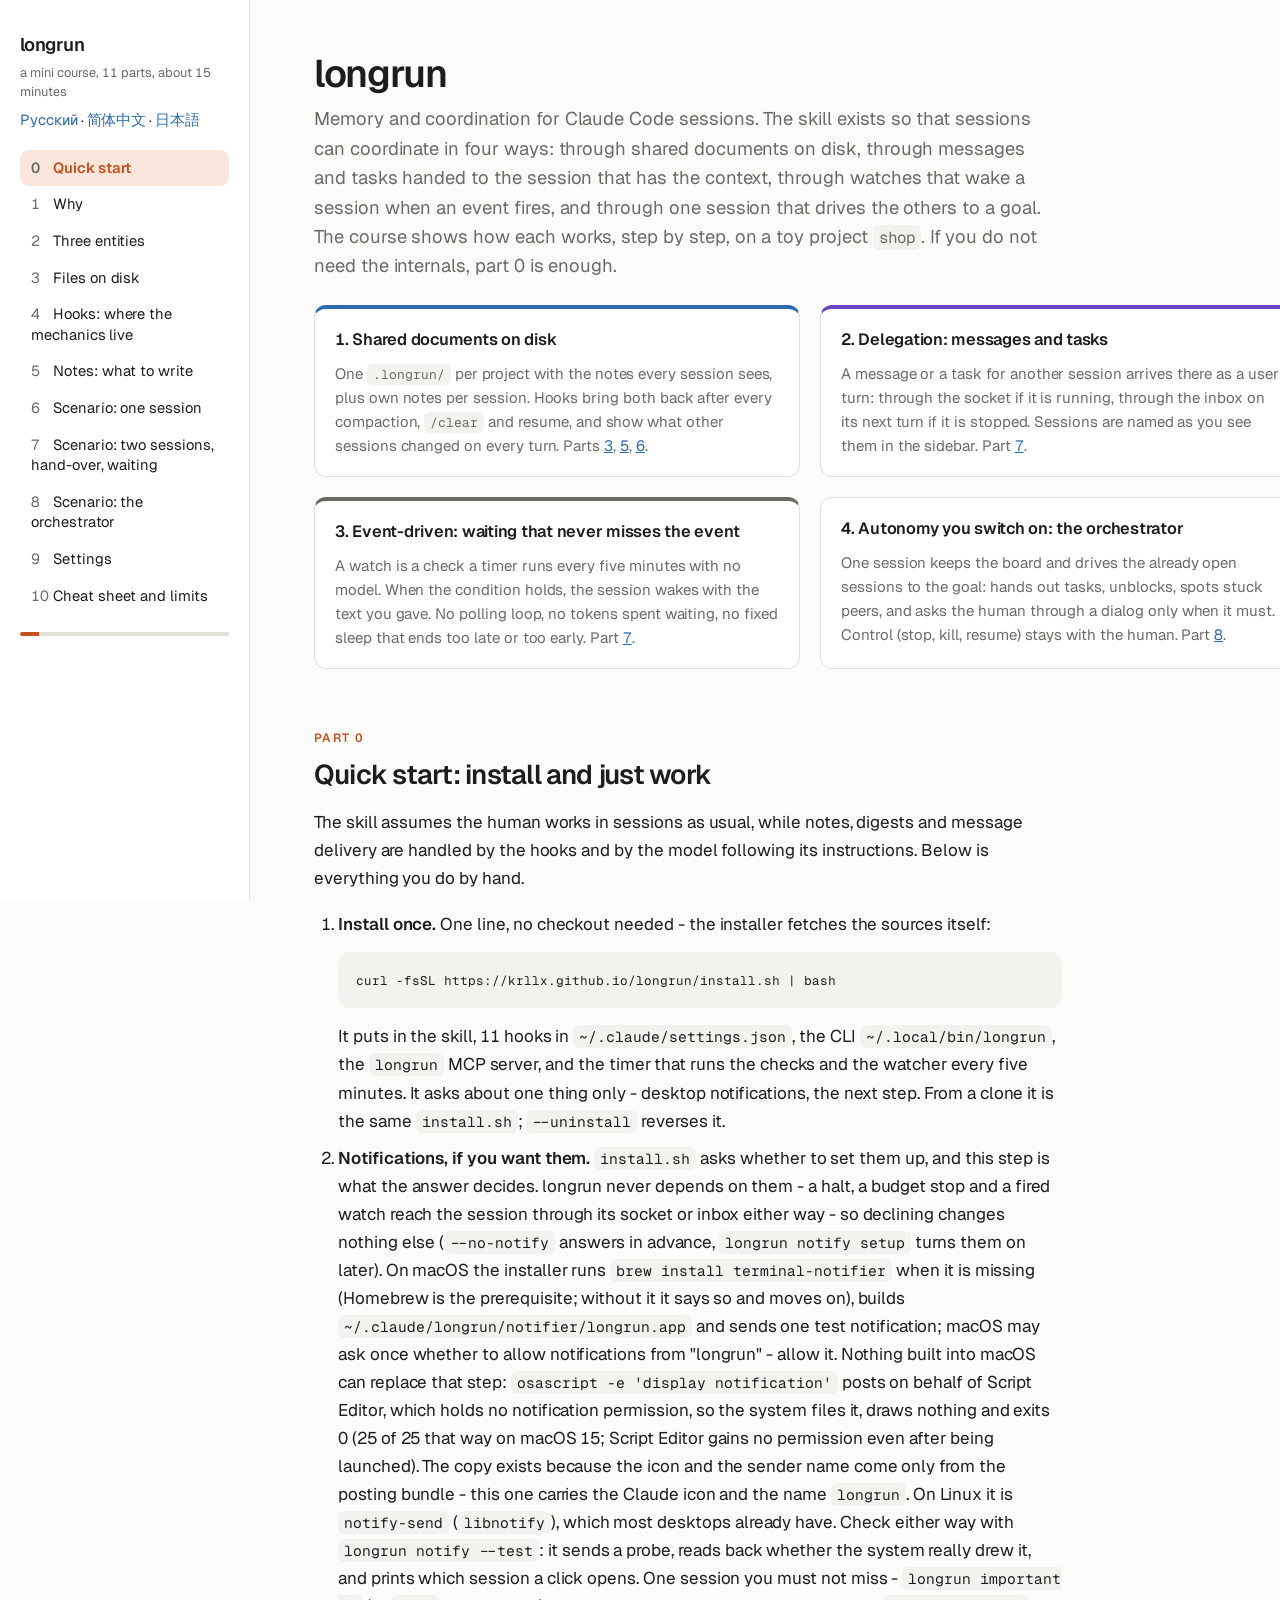
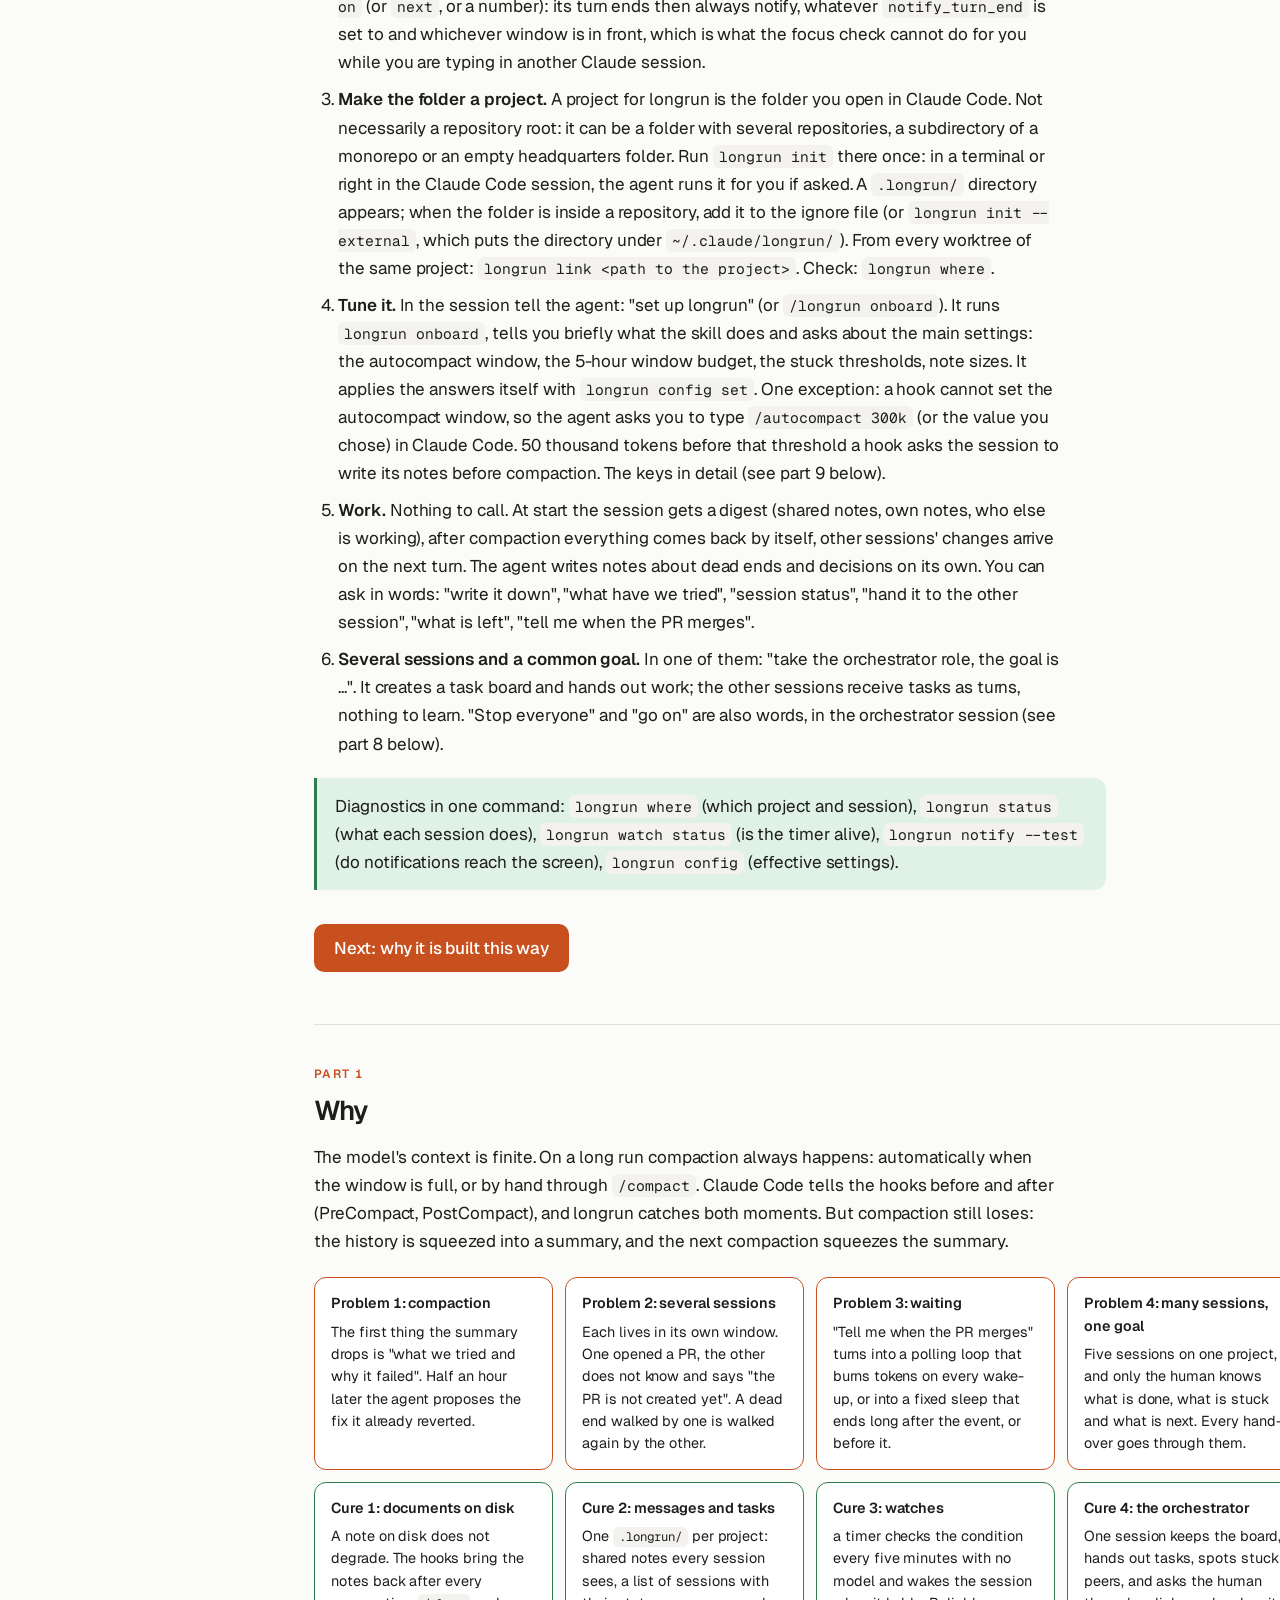
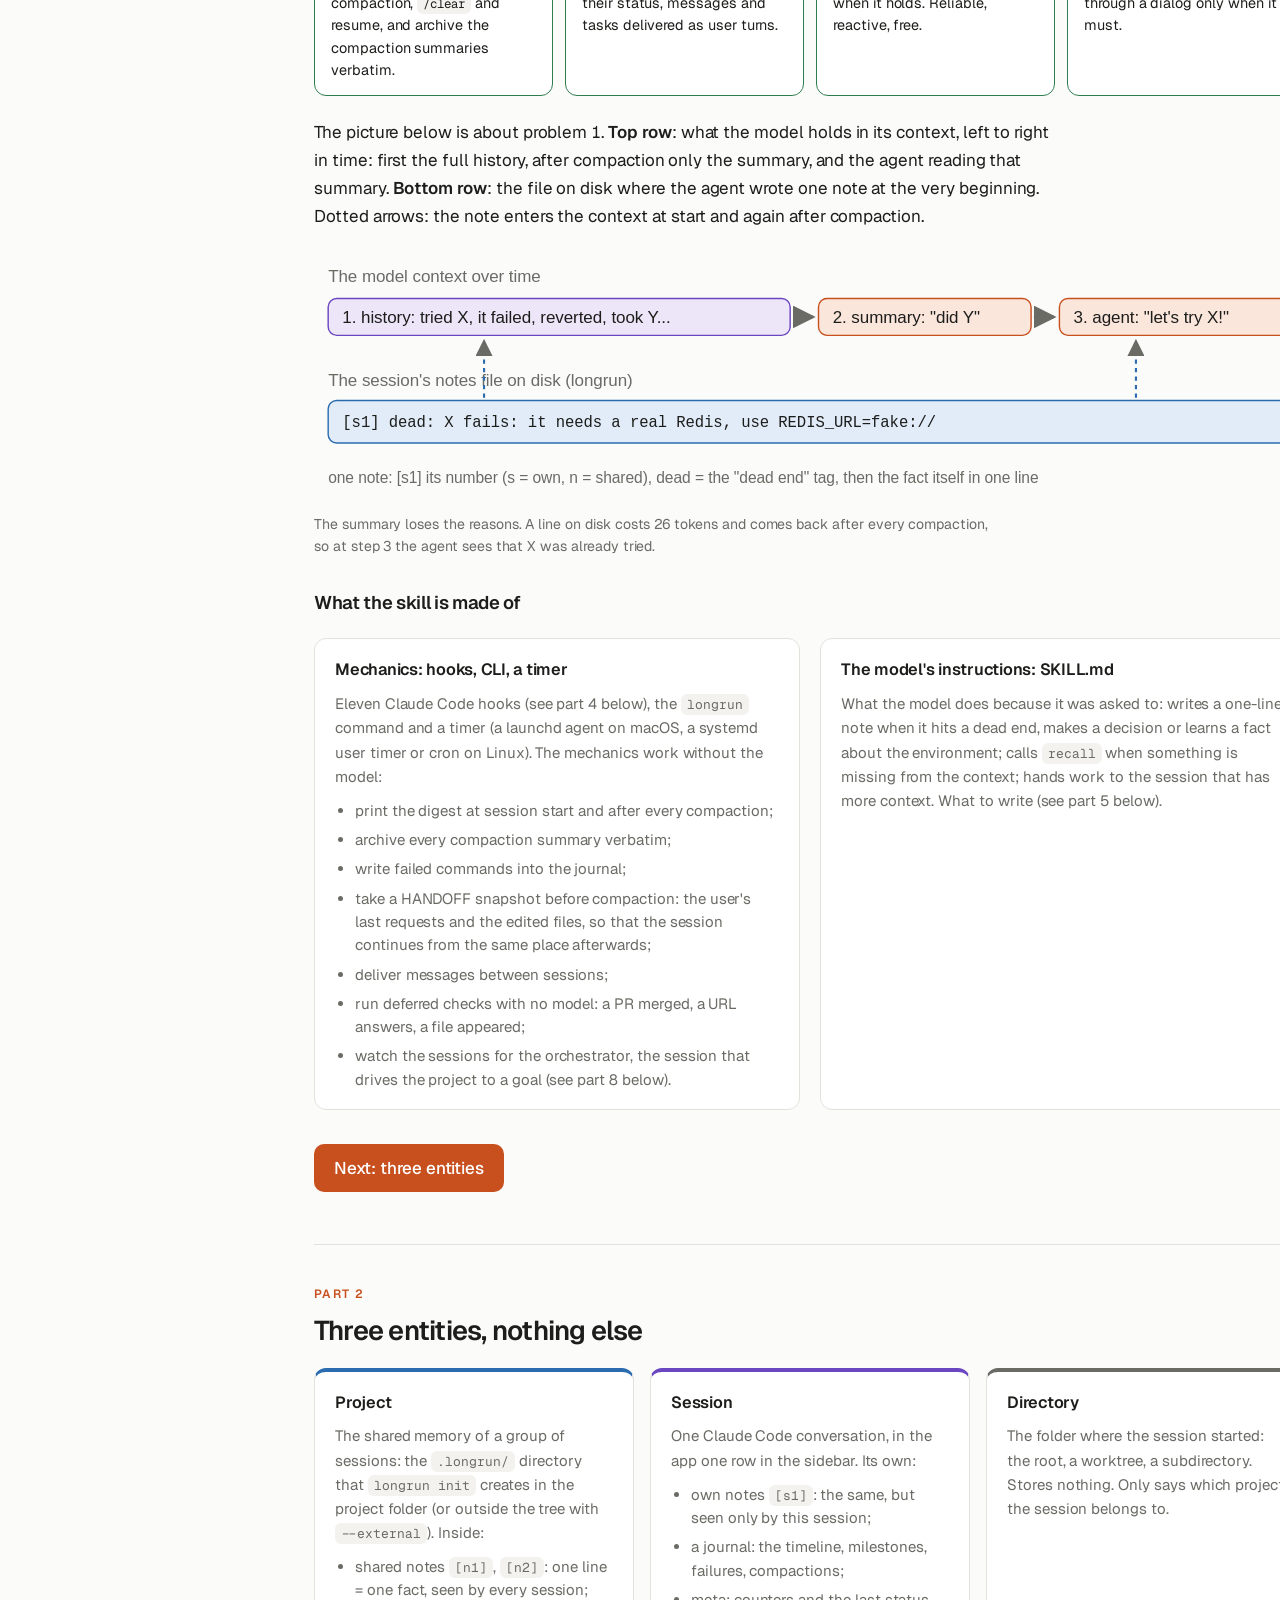
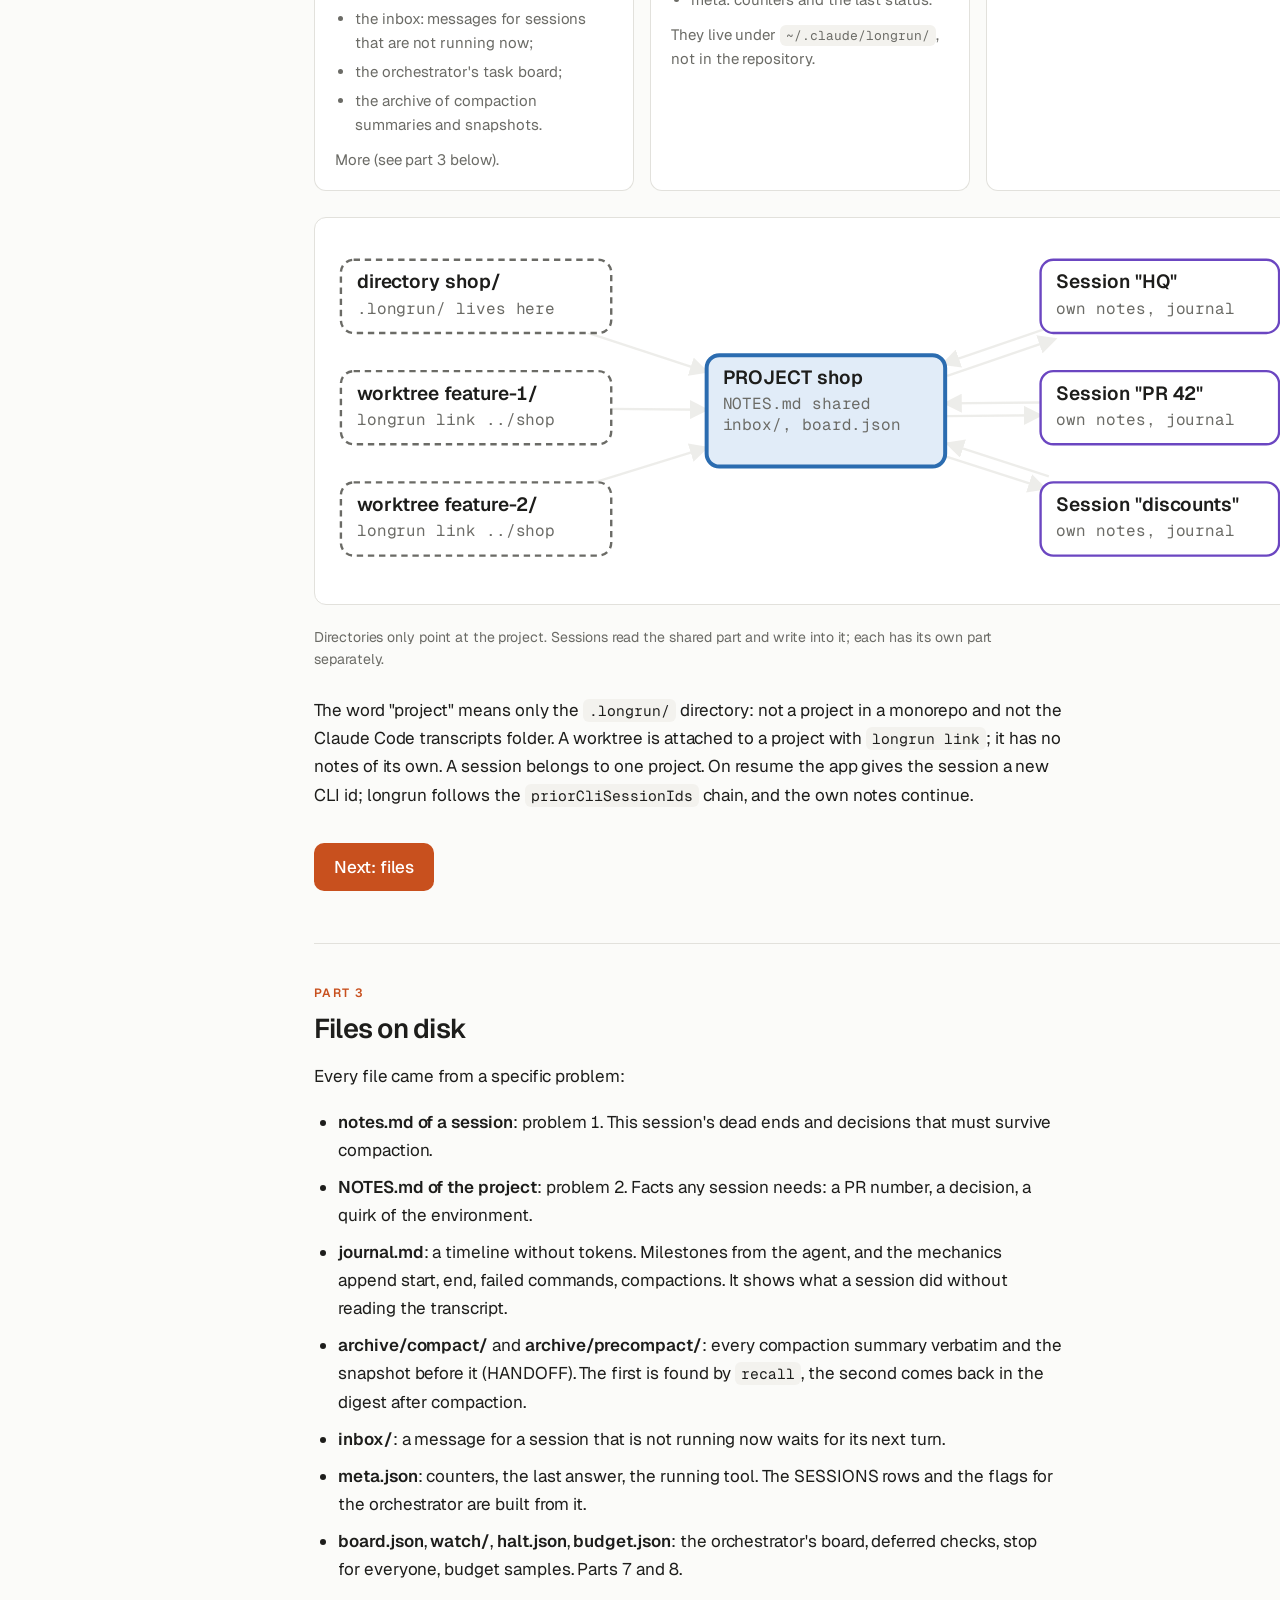
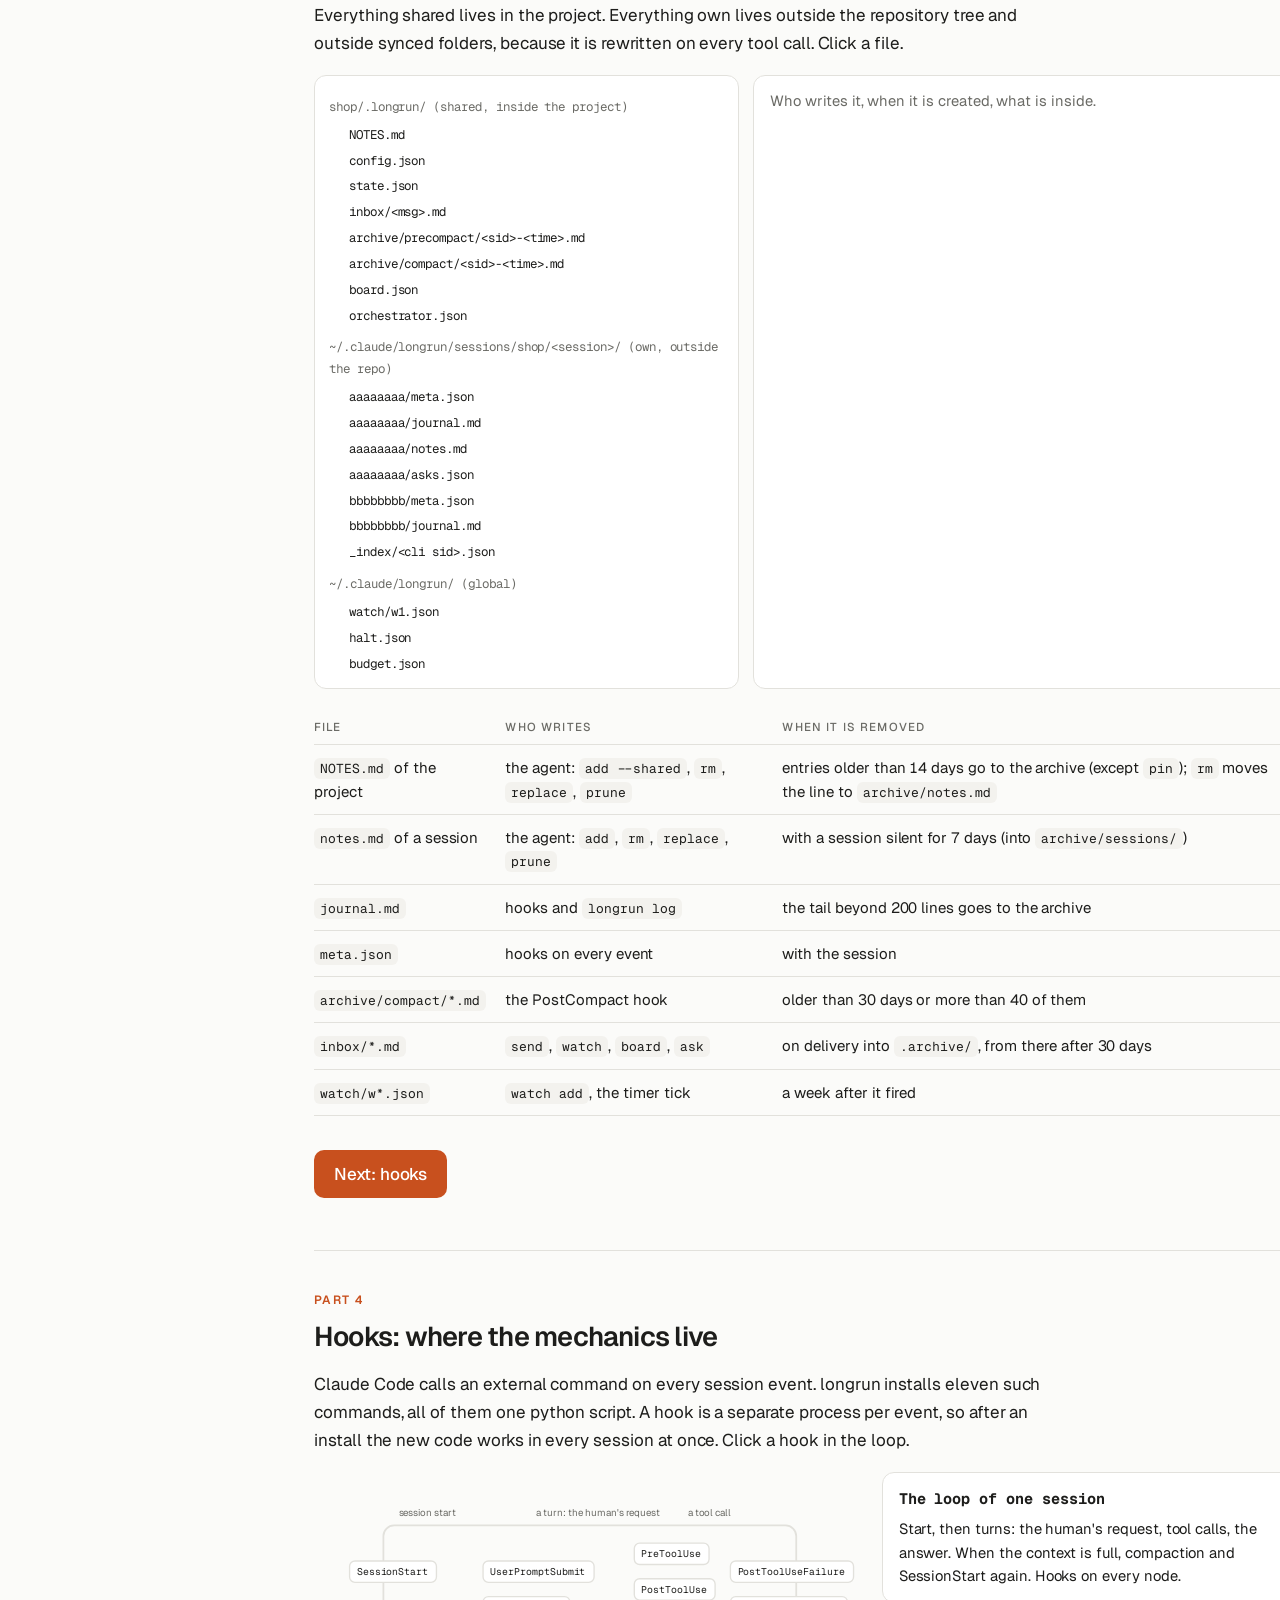
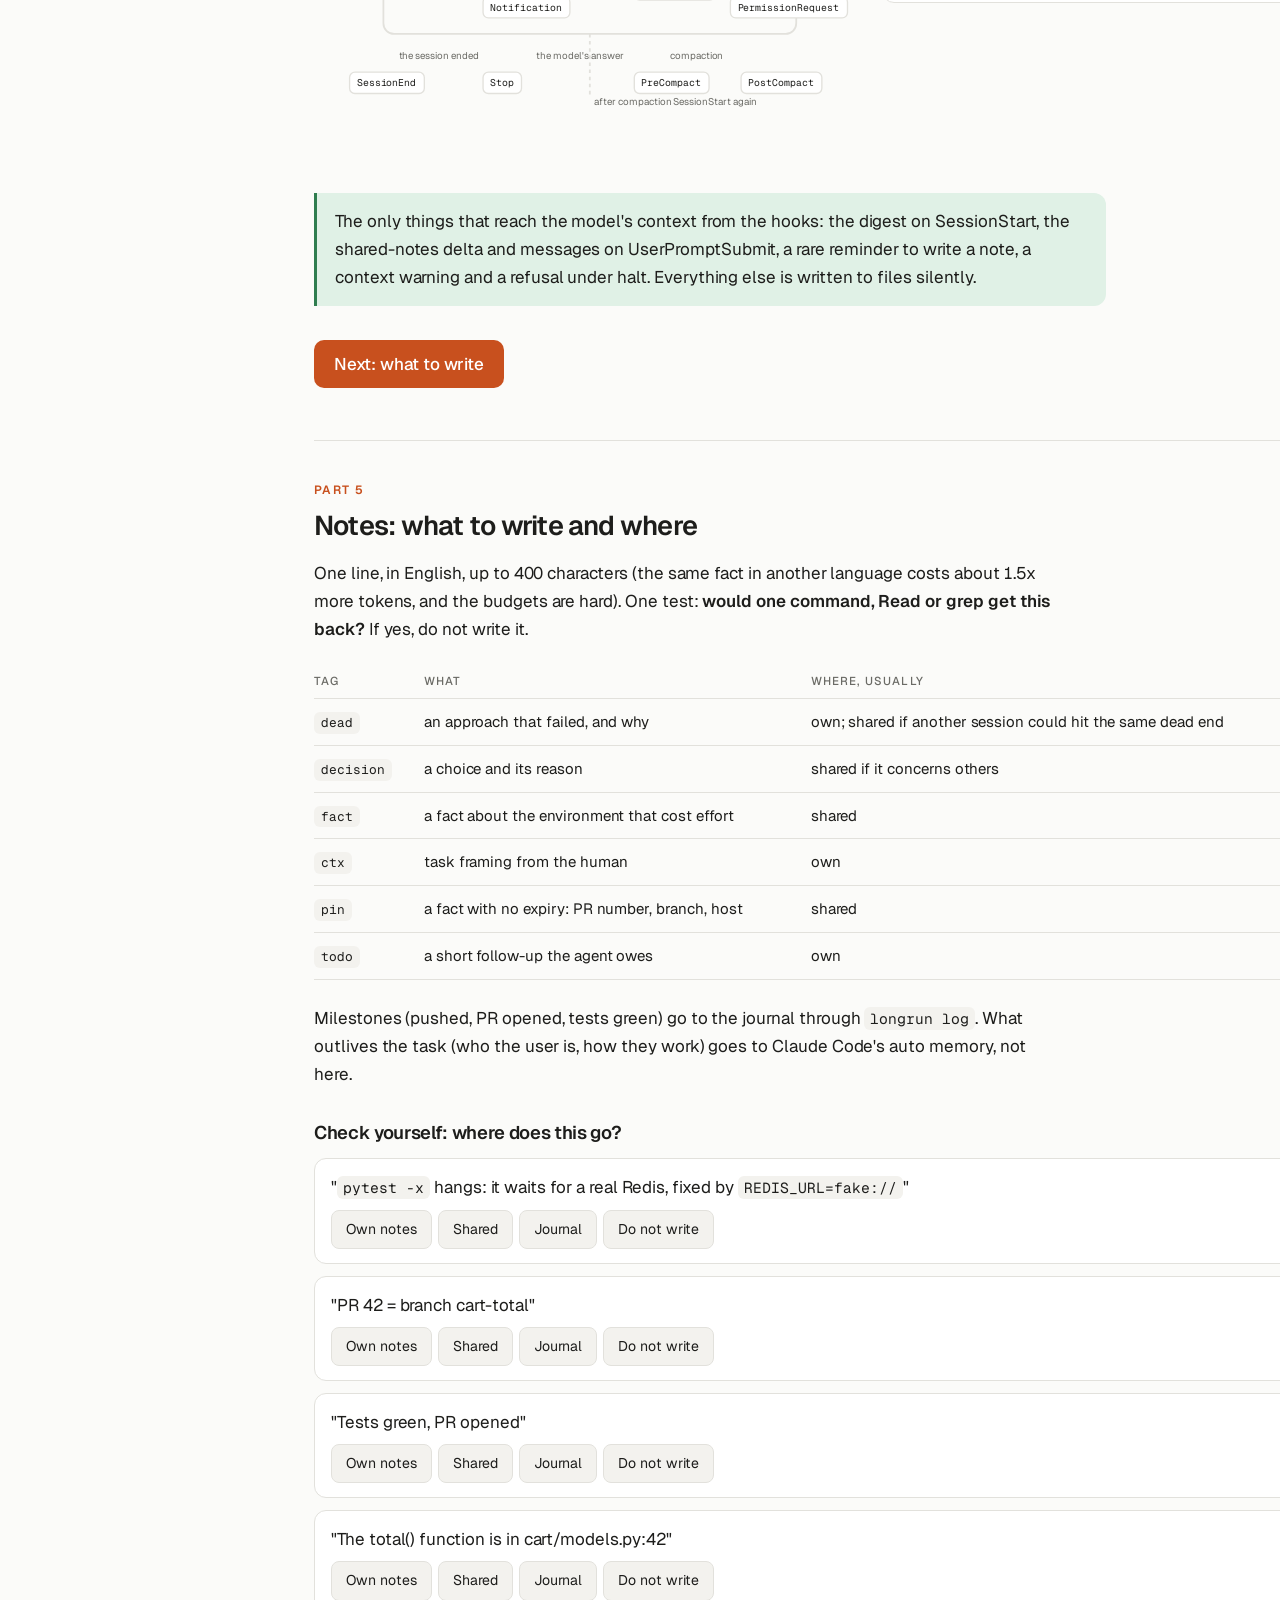
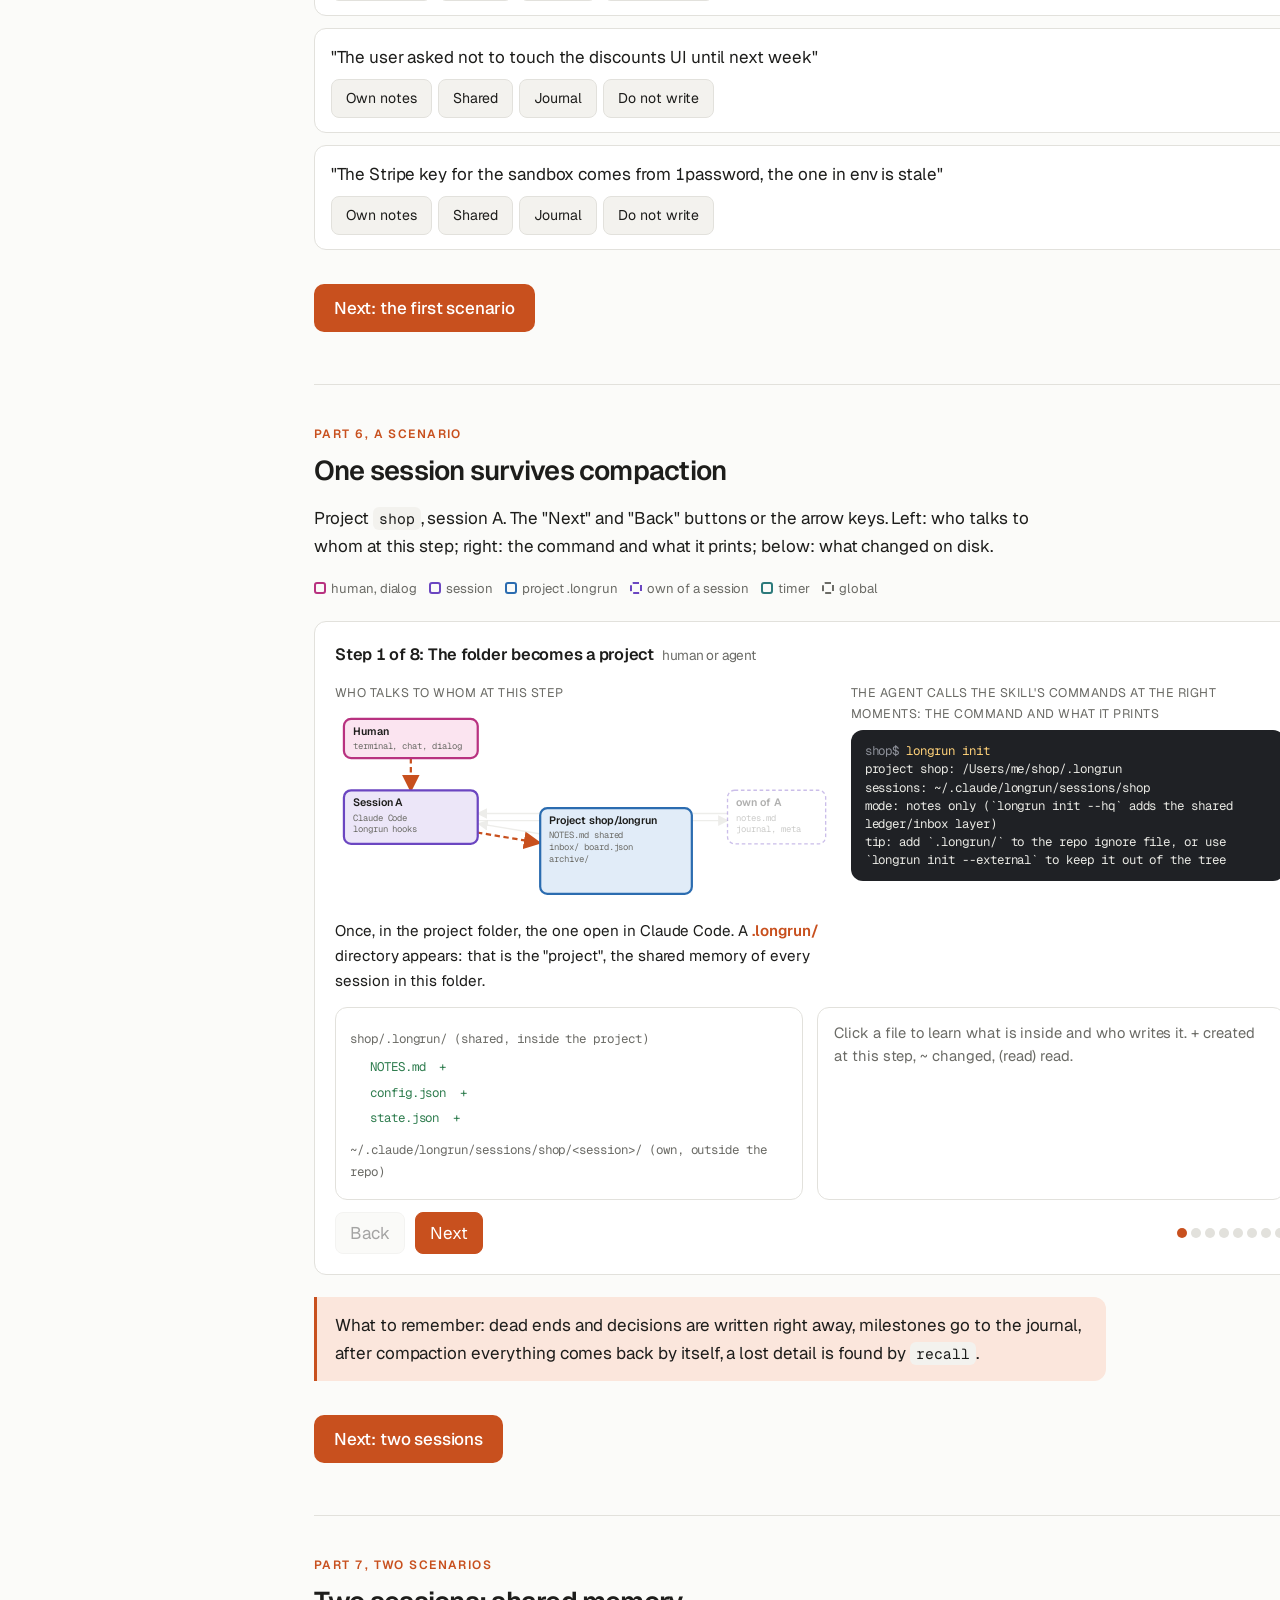
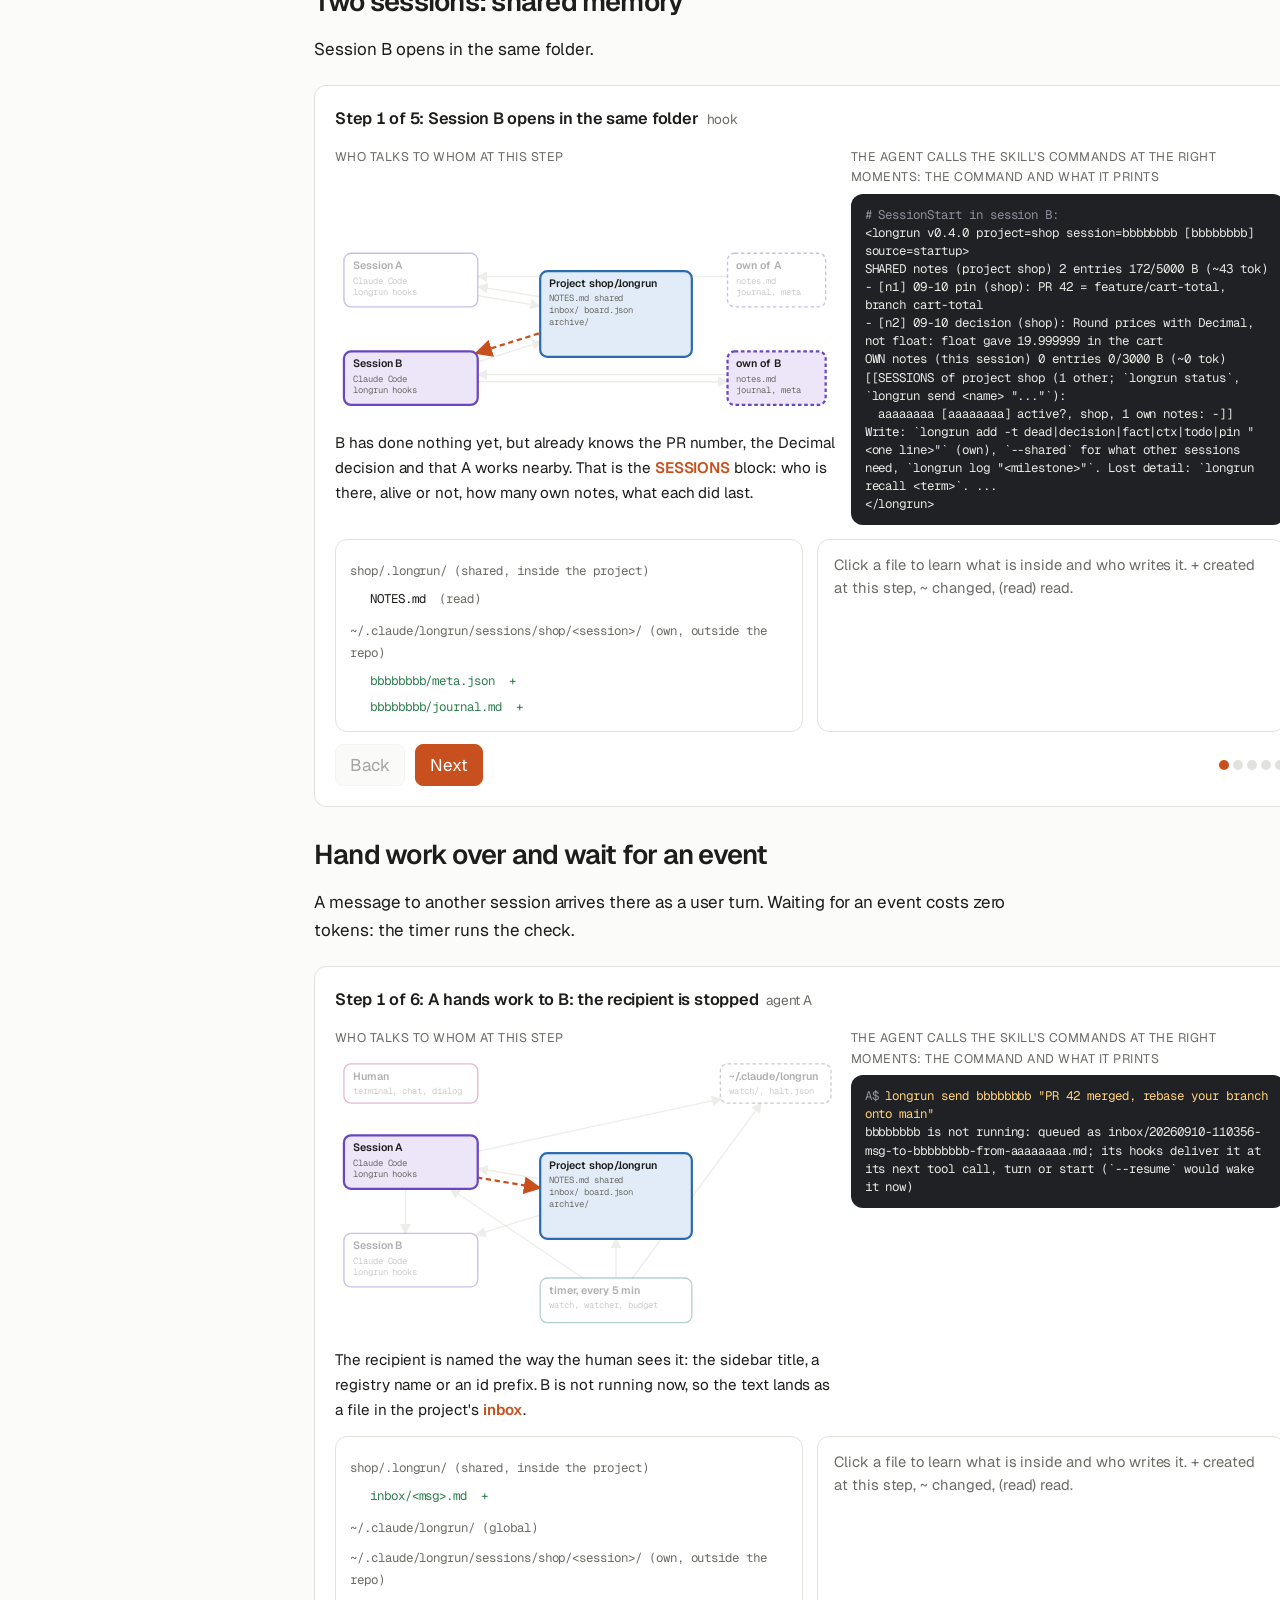
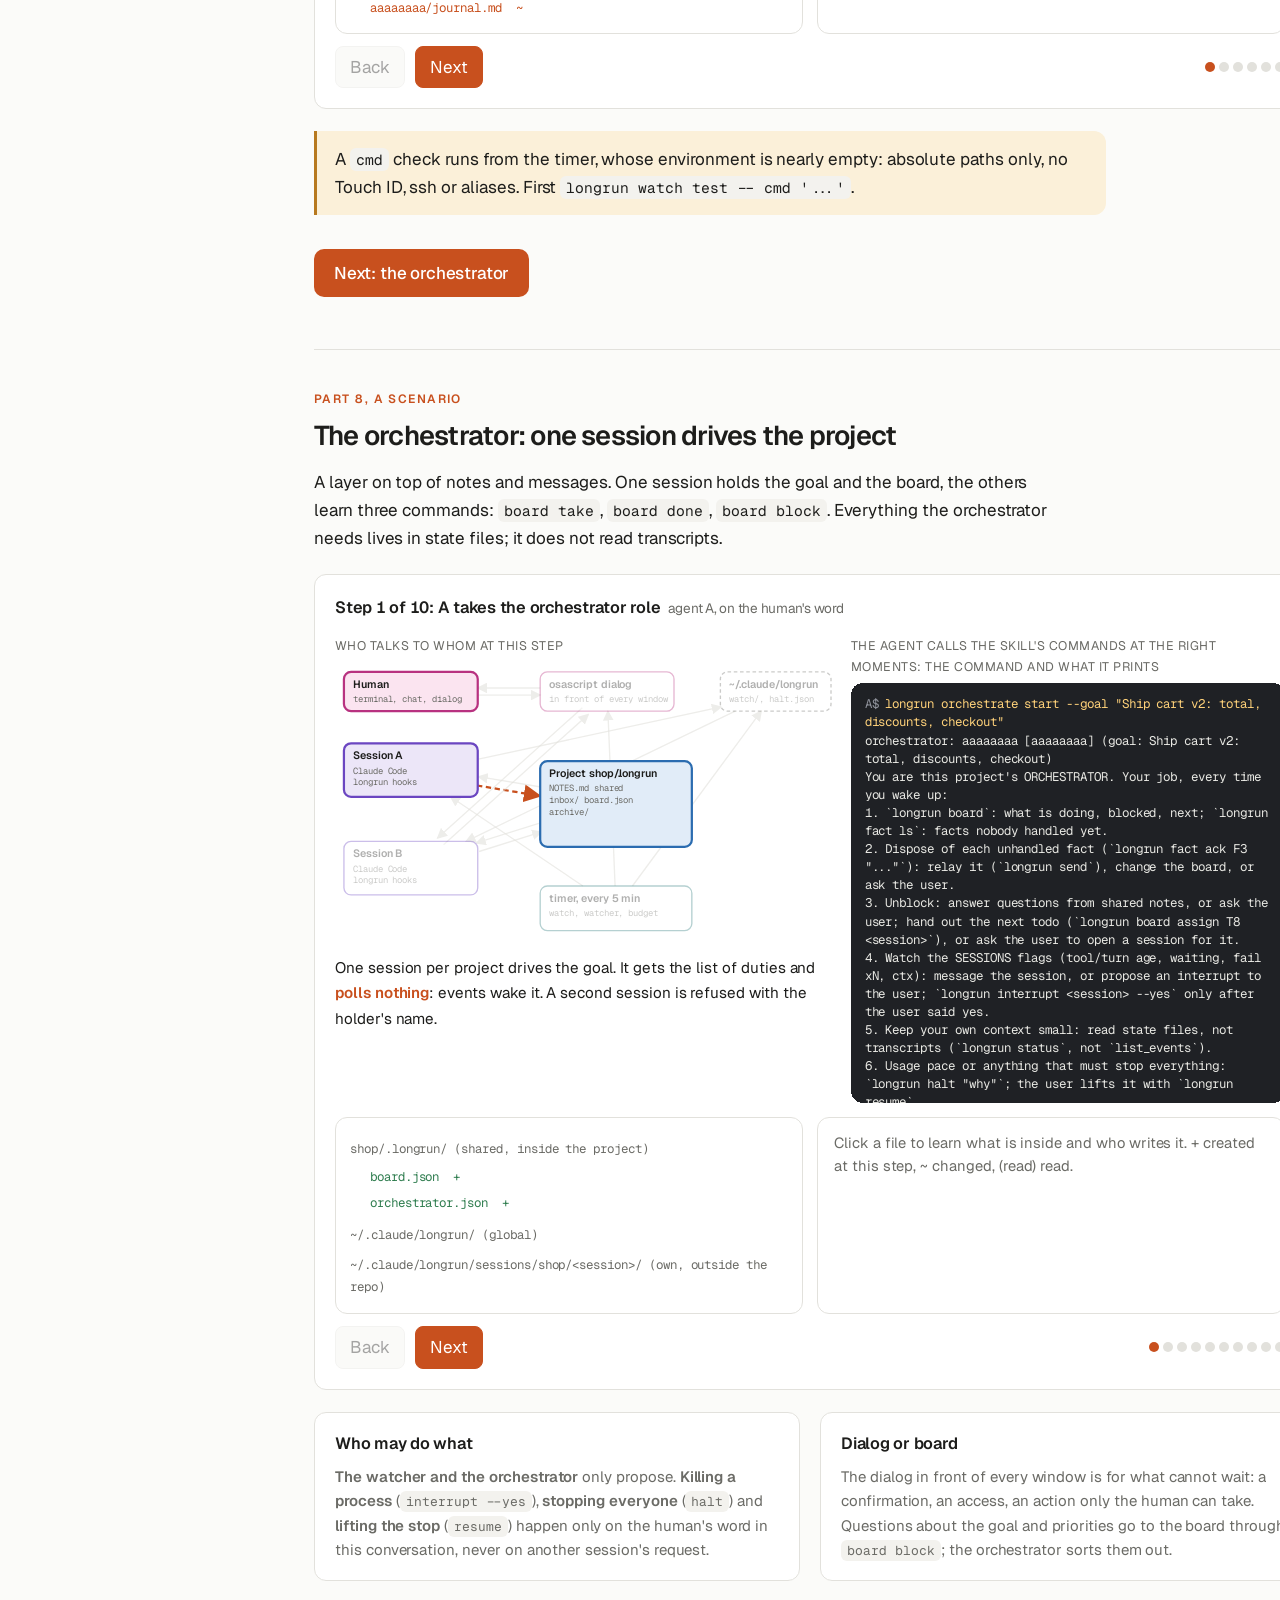
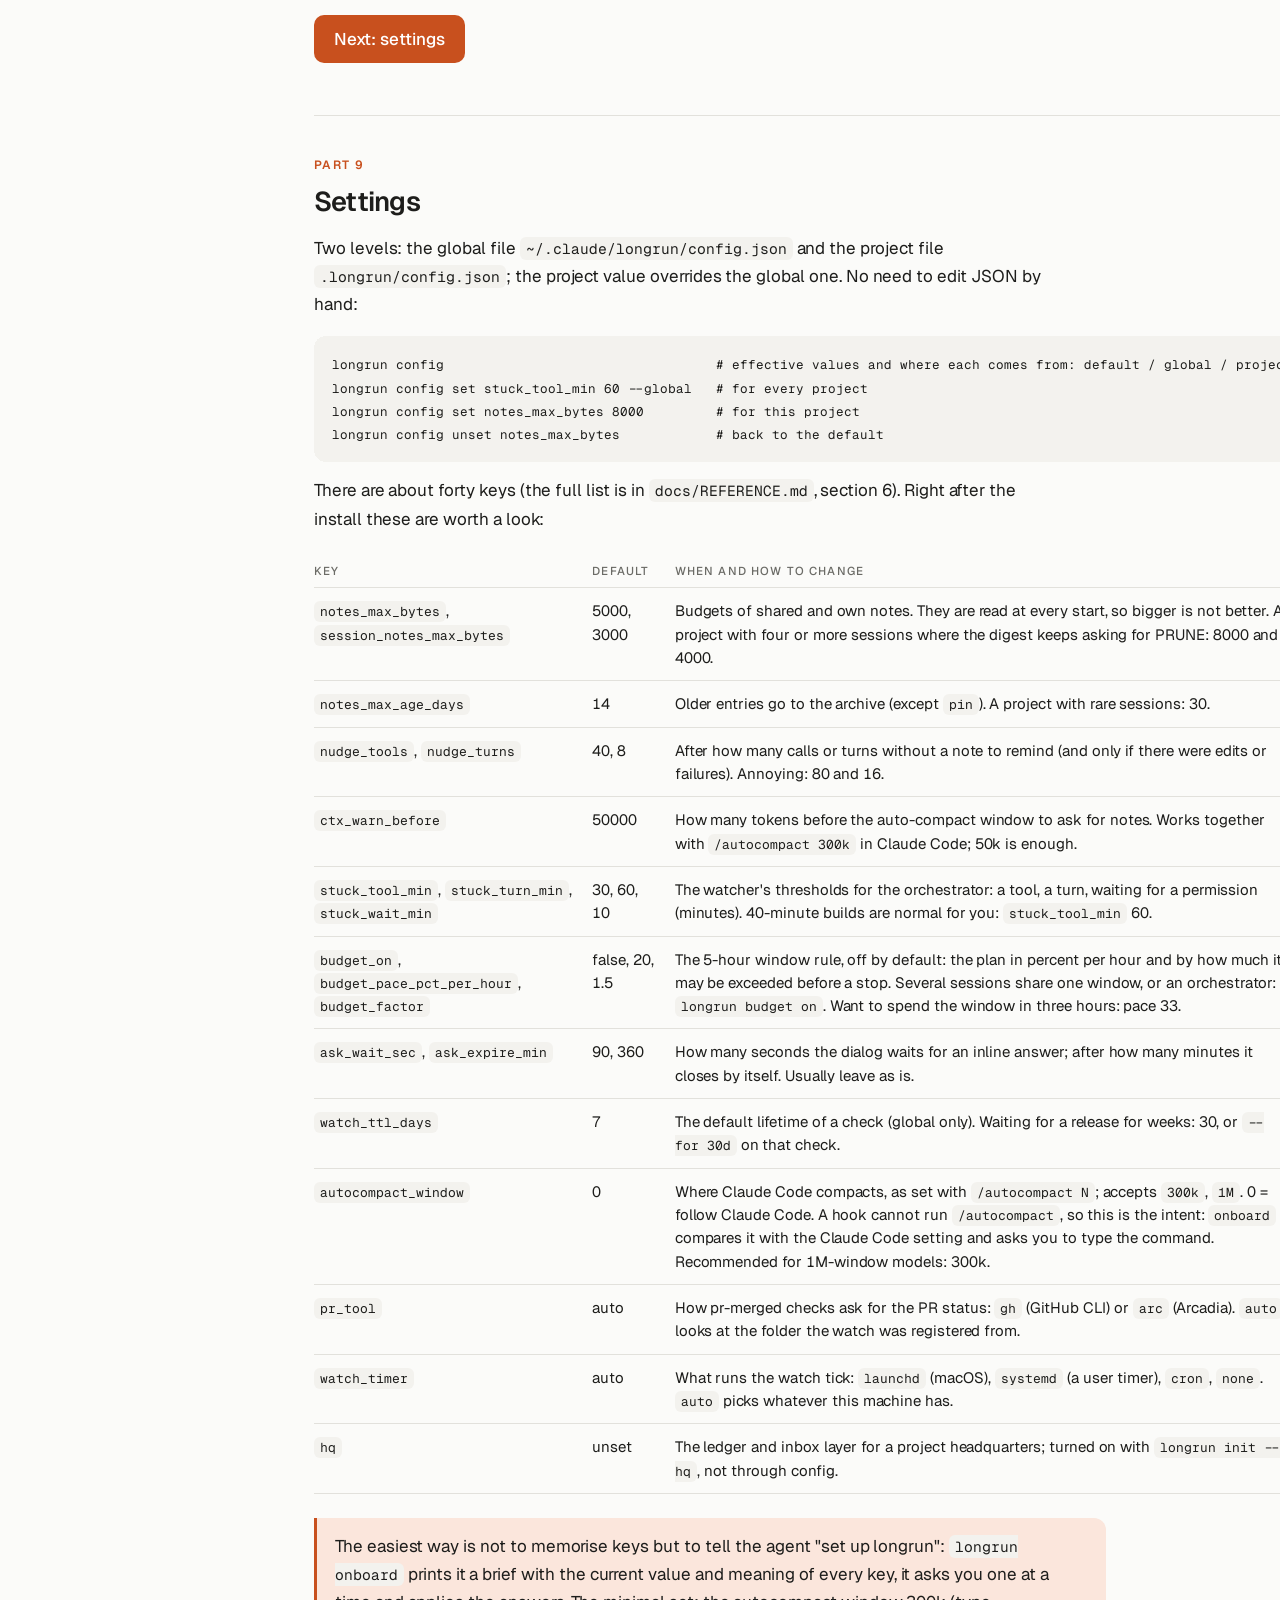
==== commit 24af04be: "Install line: serve install.sh from GitHub Pages The site at krllx.github.io/longrun already serves " ====
--- a/course/index.html
+++ b/course/index.html
@@ -46,7 +46,7 @@
 <p>The skill assumes the human works in sessions as usual, while notes, digests and message delivery are handled by the hooks and by the model following its instructions. Below is everything you do by hand.</p>
 <ol>
 <li><b>Install once.</b> One line, no checkout needed - the installer fetches the sources itself:
-<pre><code>curl -fsSL https://raw.githubusercontent.com/krllx/longrun/main/install.sh | bash</code></pre>
+<pre><code>curl -fsSL https://krllx.github.io/longrun/install.sh | bash</code></pre>
 It puts in the skill, 11 hooks in <code>~/.claude/settings.json</code>, the CLI <code>~/.local/bin/longrun</code>, the <code>longrun</code> MCP server, and the timer that runs the checks and the watcher every five minutes. It asks about one thing only - desktop notifications, the next step. From a clone it is the same <code>install.sh</code>; <code>--uninstall</code> reverses it.</li>
 <li><b>Notifications, if you want them.</b> <code>install.sh</code> asks whether to set them up, and this step is what the answer decides. longrun never depends on them - a halt, a budget stop and a fired watch reach the session through its socket or inbox either way - so declining changes nothing else (<code>--no-notify</code> answers in advance, <code>longrun notify setup</code> turns them on later). On macOS the installer runs <code>brew install terminal-notifier</code> when it is missing (Homebrew is the prerequisite; without it it says so and moves on), builds <code>~/.claude/longrun/notifier/longrun.app</code> and sends one test notification; macOS may ask once whether to allow notifications from "longrun" - allow it. Nothing built into macOS can replace that step: <code>osascript -e 'display notification'</code> posts on behalf of Script Editor, which holds no notification permission, so the system files it, draws nothing and exits 0 (25 of 25 that way on macOS 15; Script Editor gains no permission even after being launched). The copy exists because the icon and the sender name come only from the posting bundle - this one carries the Claude icon and the name <code>longrun</code>. On Linux it is <code>notify-send</code> (<code>libnotify</code>), which most desktops already have. Check either way with <code>longrun notify --test</code>: it sends a probe, reads back whether the system really drew it, and prints which session a click opens. One session you must not miss - <code>longrun important on</code> (or <code>next</code>, or a number): its turn ends then always notify, whatever <code>notify_turn_end</code> is set to and whichever window is in front, which is what the focus check cannot do for you while you are typing in another Claude session.</li>
 <li><b>Make the folder a project.</b> A project for longrun is the folder you open in Claude Code. Not necessarily a repository root: it can be a folder with several repositories, a subdirectory of a monorepo or an empty headquarters folder. Run <code>longrun init</code> there once: in a terminal or right in the Claude Code session, the agent runs it for you if asked. A <code>.longrun/</code> directory appears; when the folder is inside a repository, add it to the ignore file (or <code>longrun init --external</code>, which puts the directory under <code>~/.claude/longrun/</code>). From every worktree of the same project: <code>longrun link &lt;path to the project&gt;</code>. Check: <code>longrun where</code>.</li>
@@ -258,7 +258,7 @@
 <h2>Cheat sheet and limits</h2>
 <div class="cheat">
 <pre><code># install
-curl -fsSL https://raw.githubusercontent.com/krllx/longrun/main/install.sh | bash
+curl -fsSL https://krllx.github.io/longrun/install.sh | bash
                         # skill, 11 hooks, CLI, MCP server, the 5-minute timer, notifications
 longrun watch install   # the timer alone (the installer already did it)
 longrun notify setup    # optional, macOS: the bundle notifications are sent from
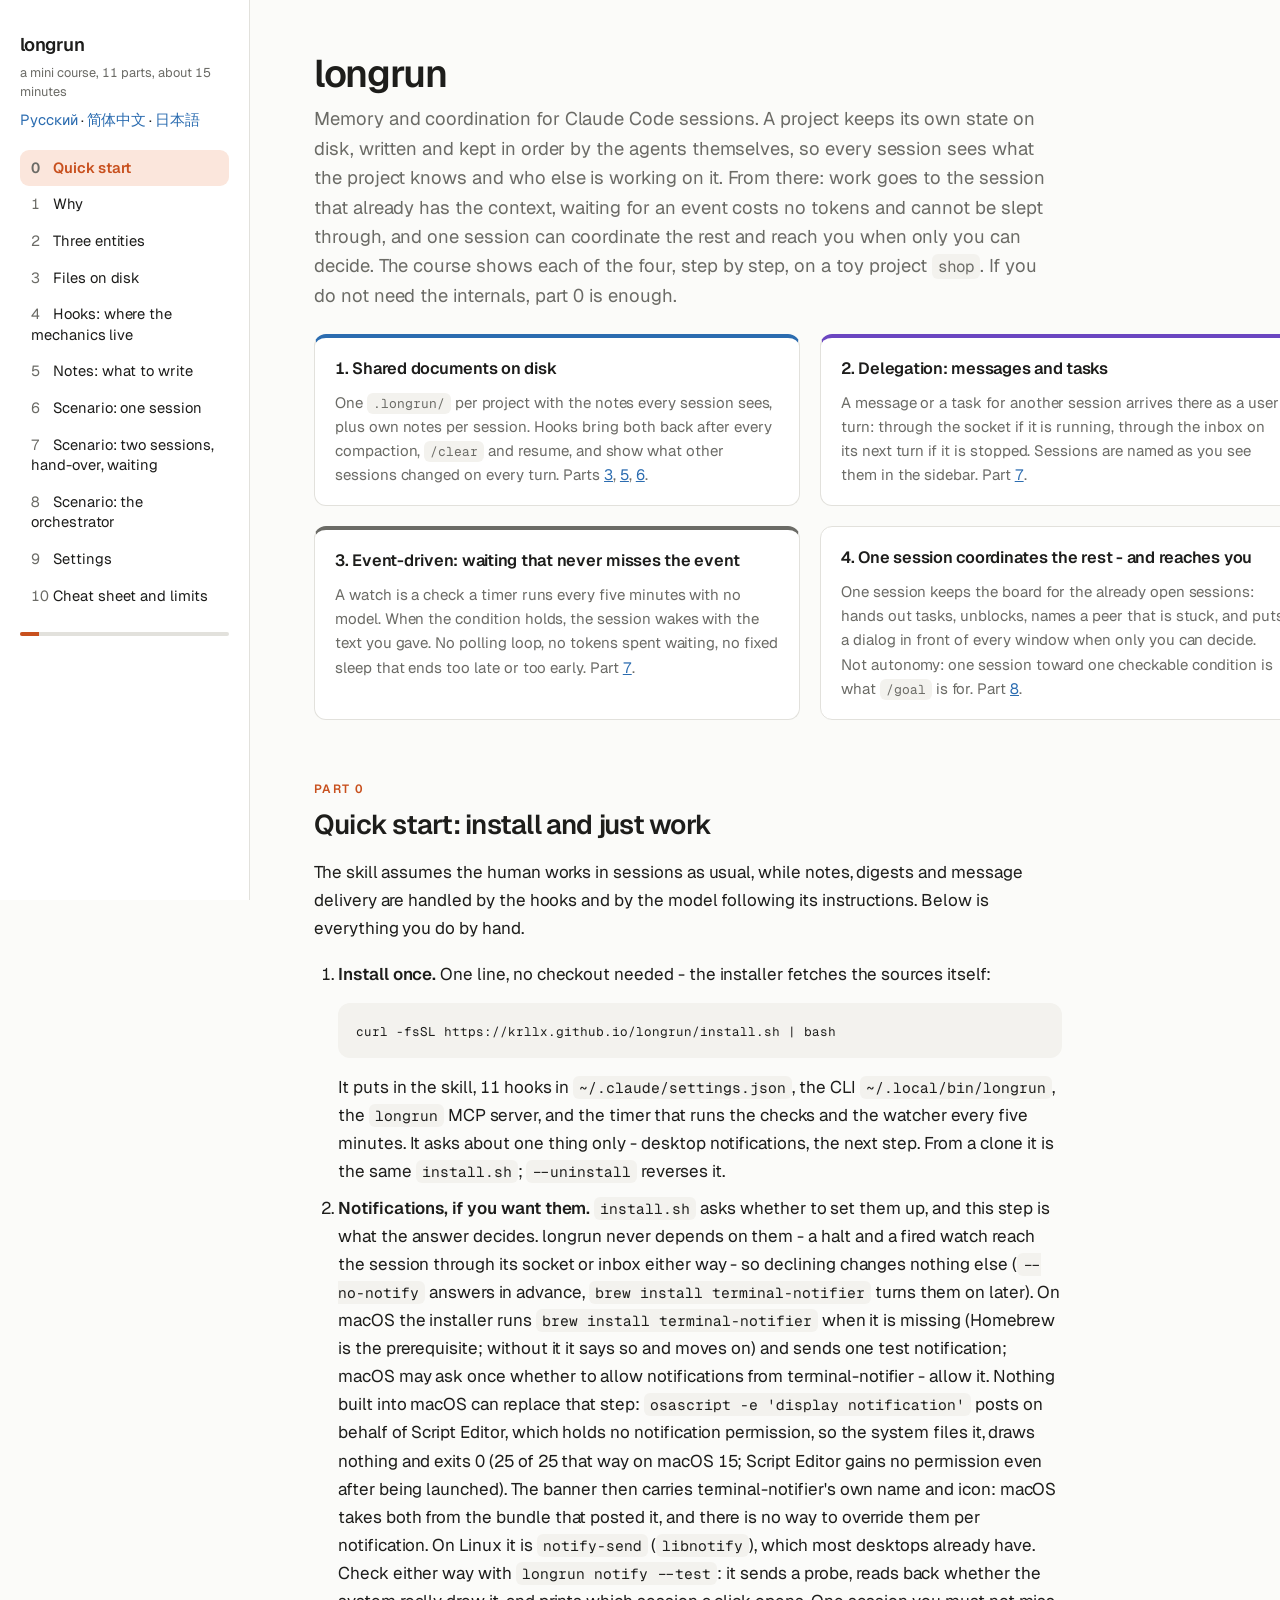
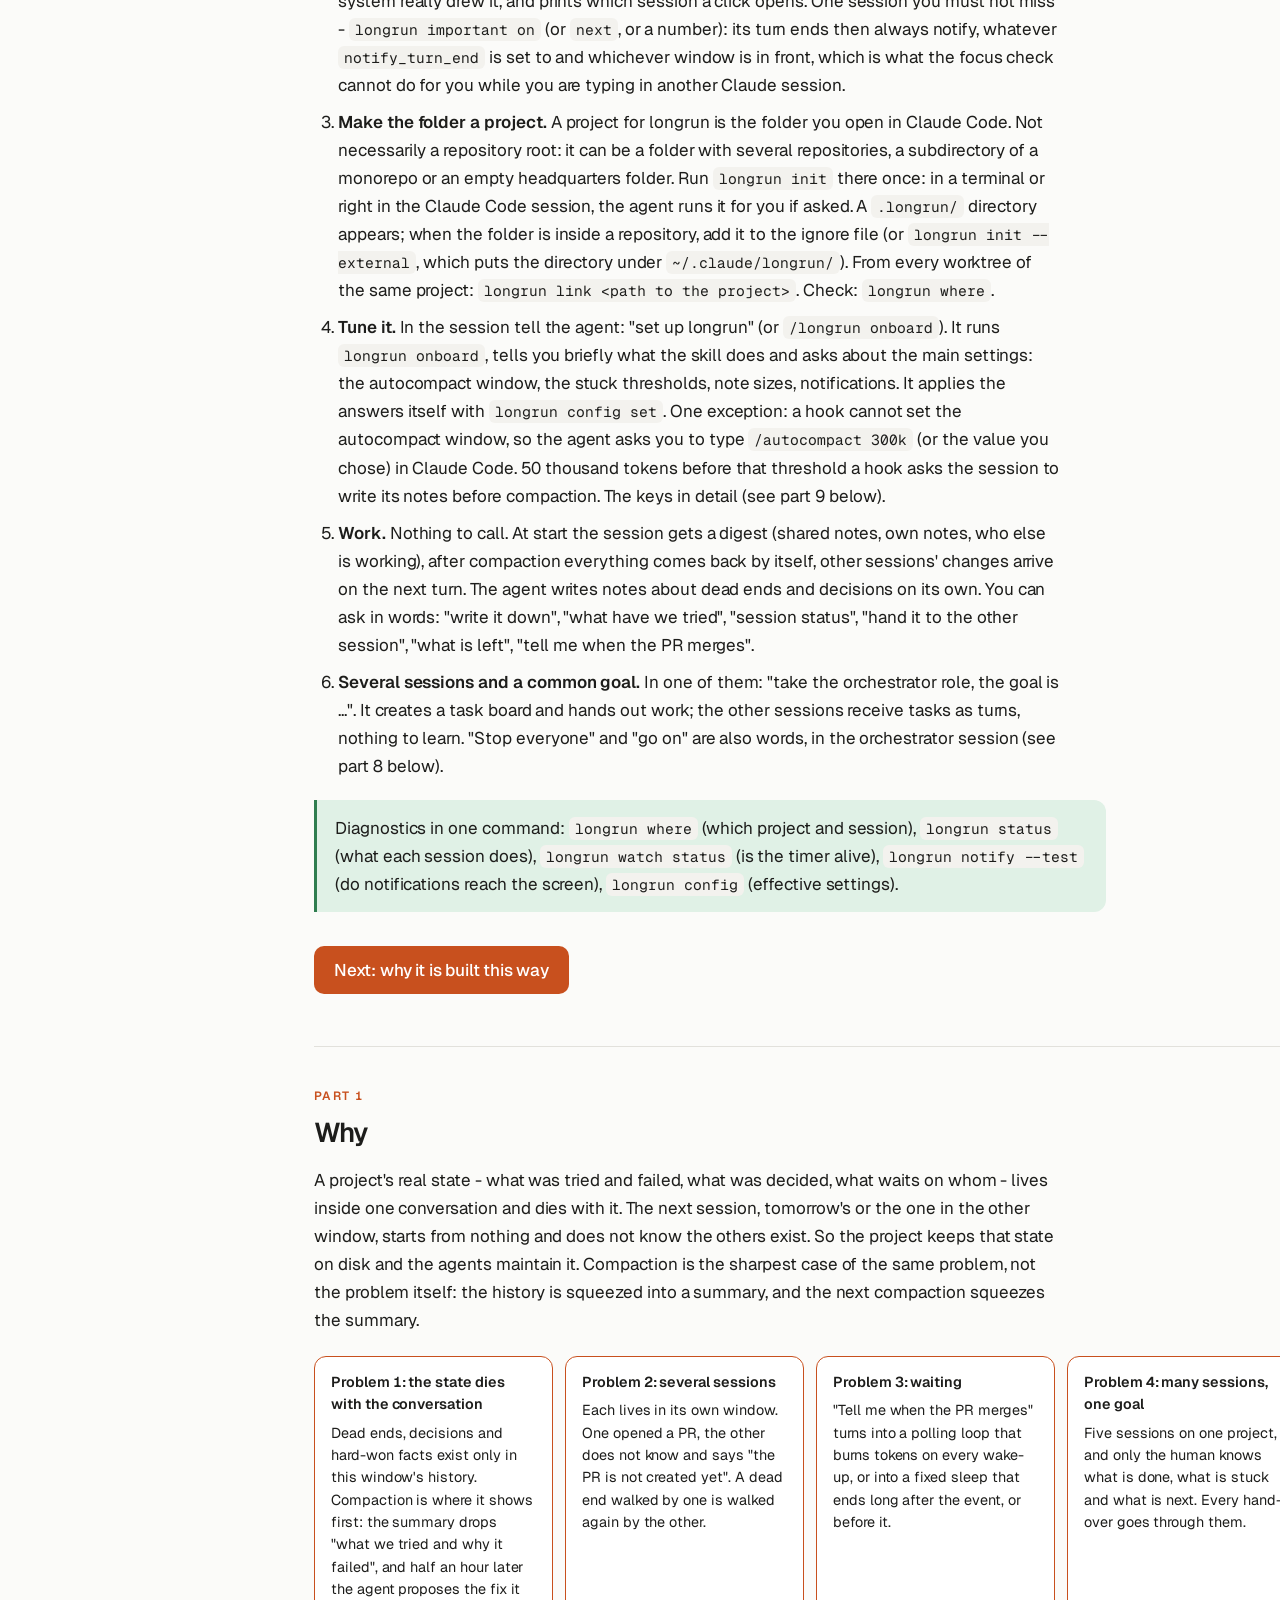
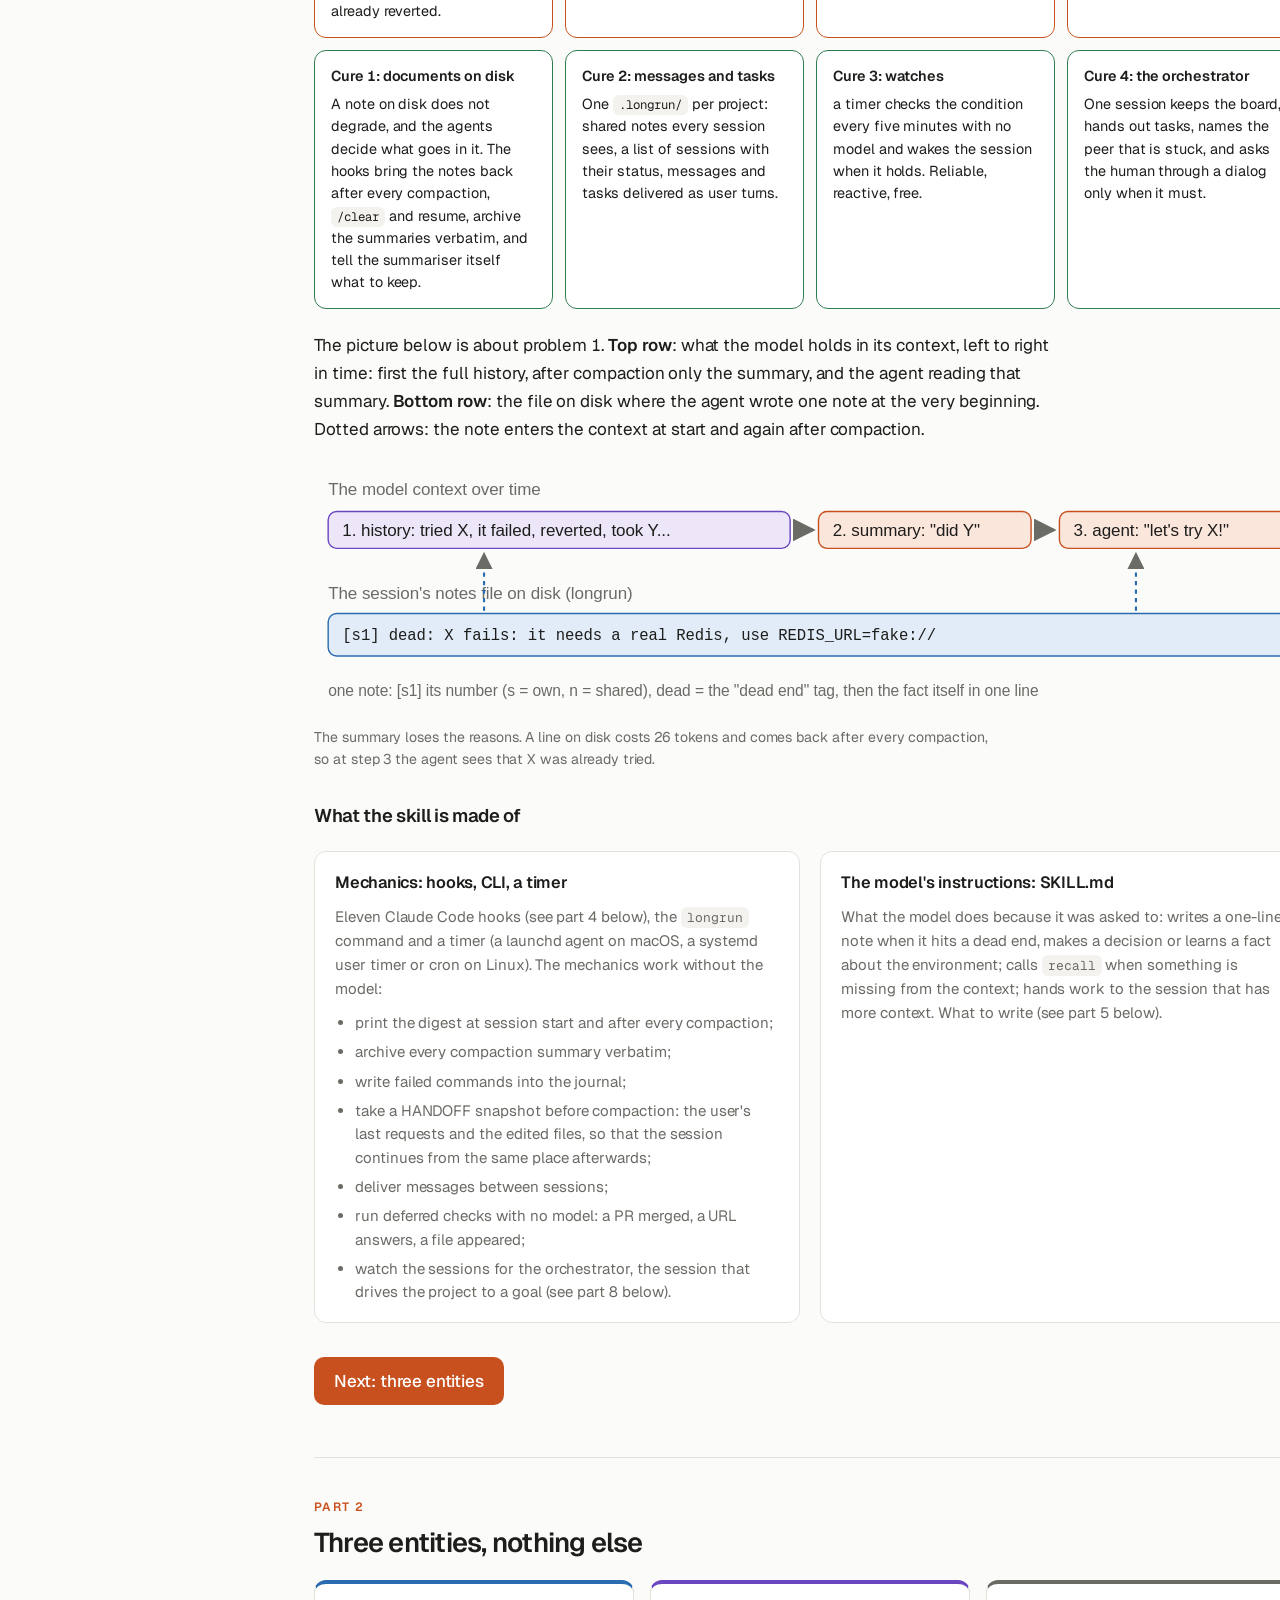
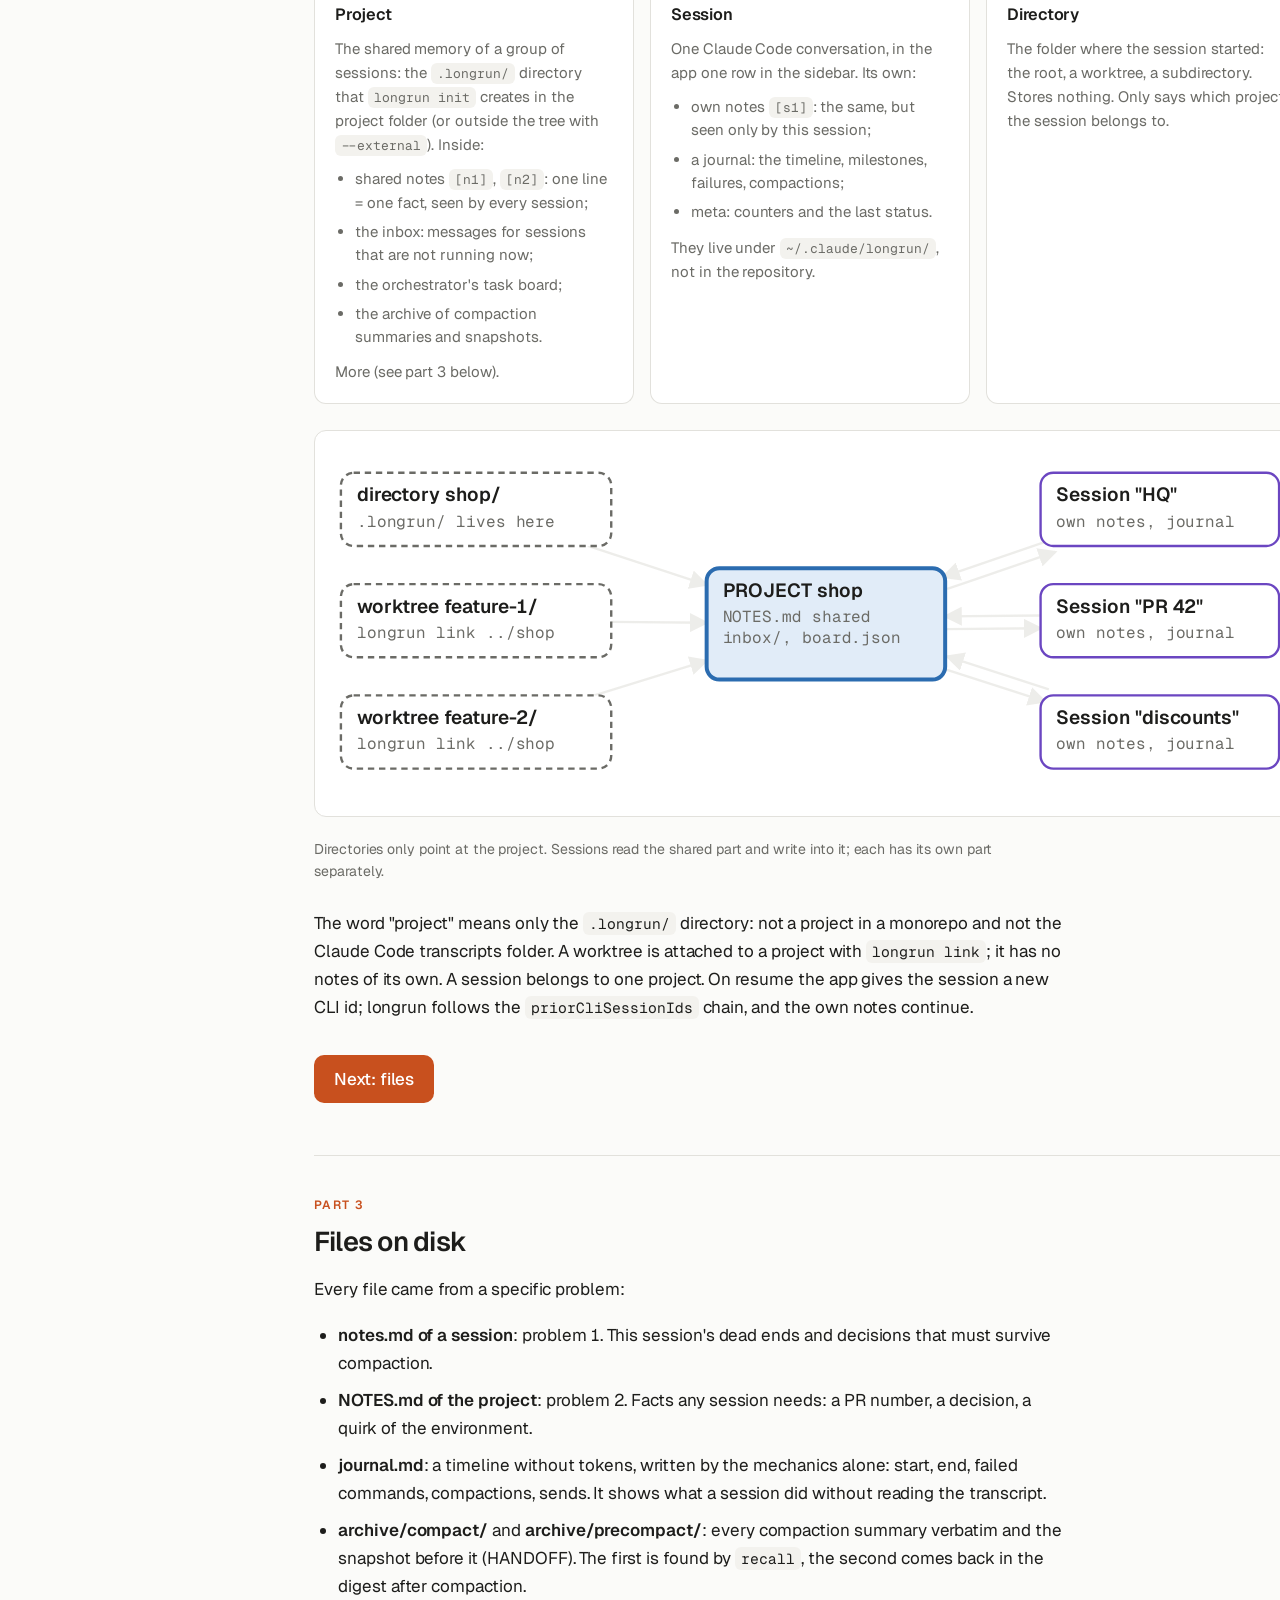
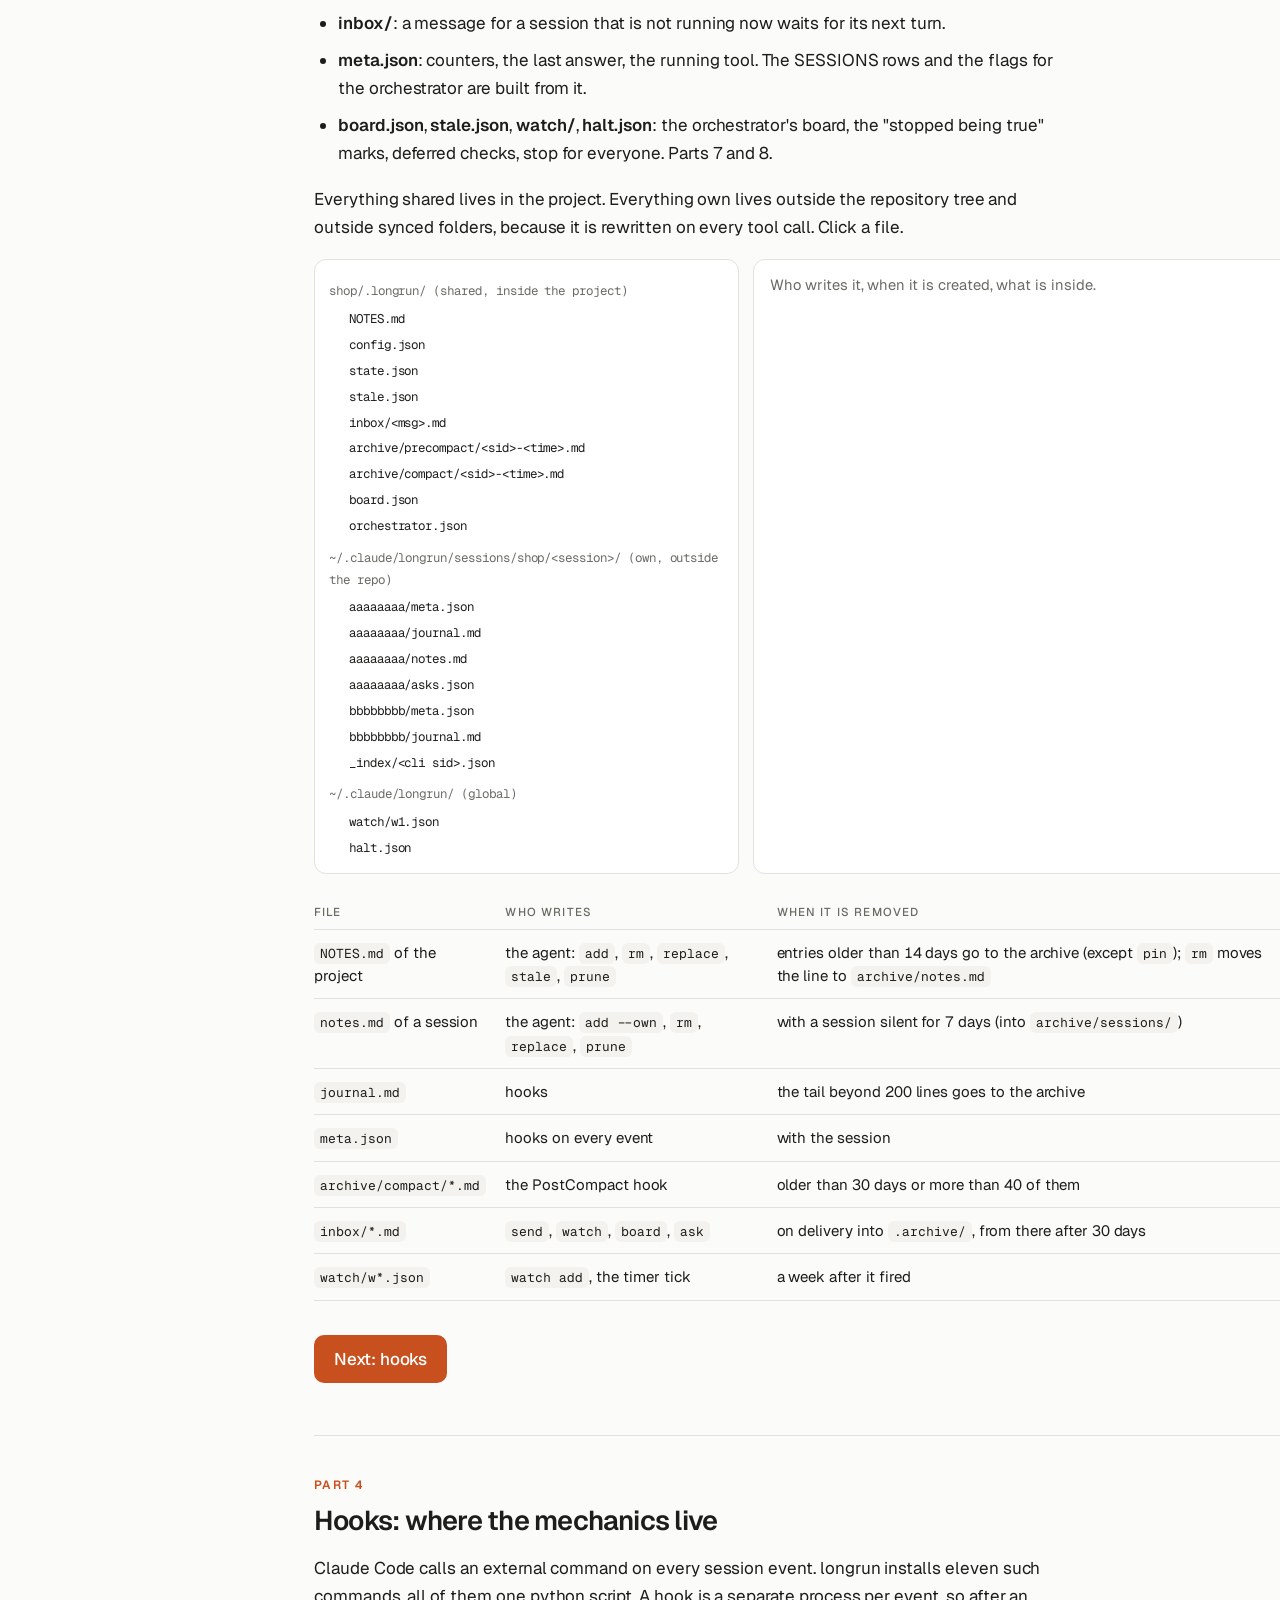
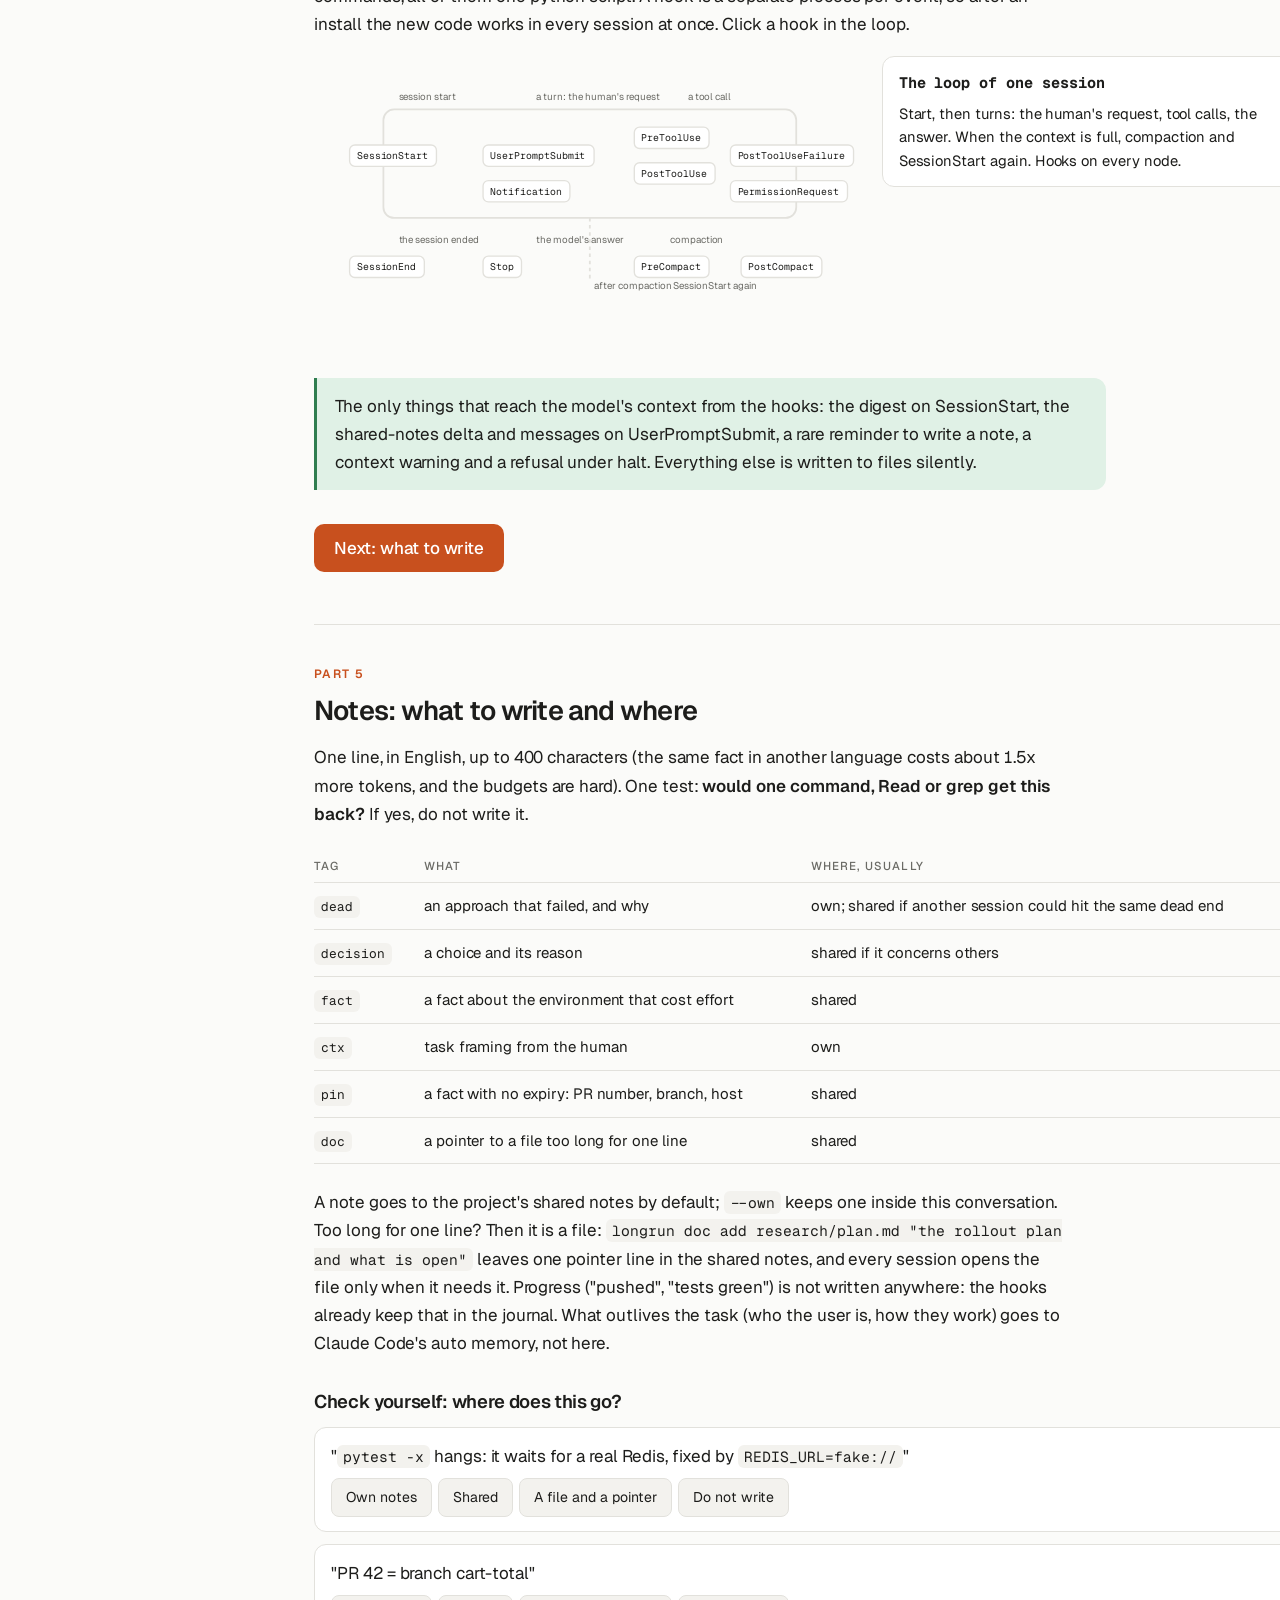
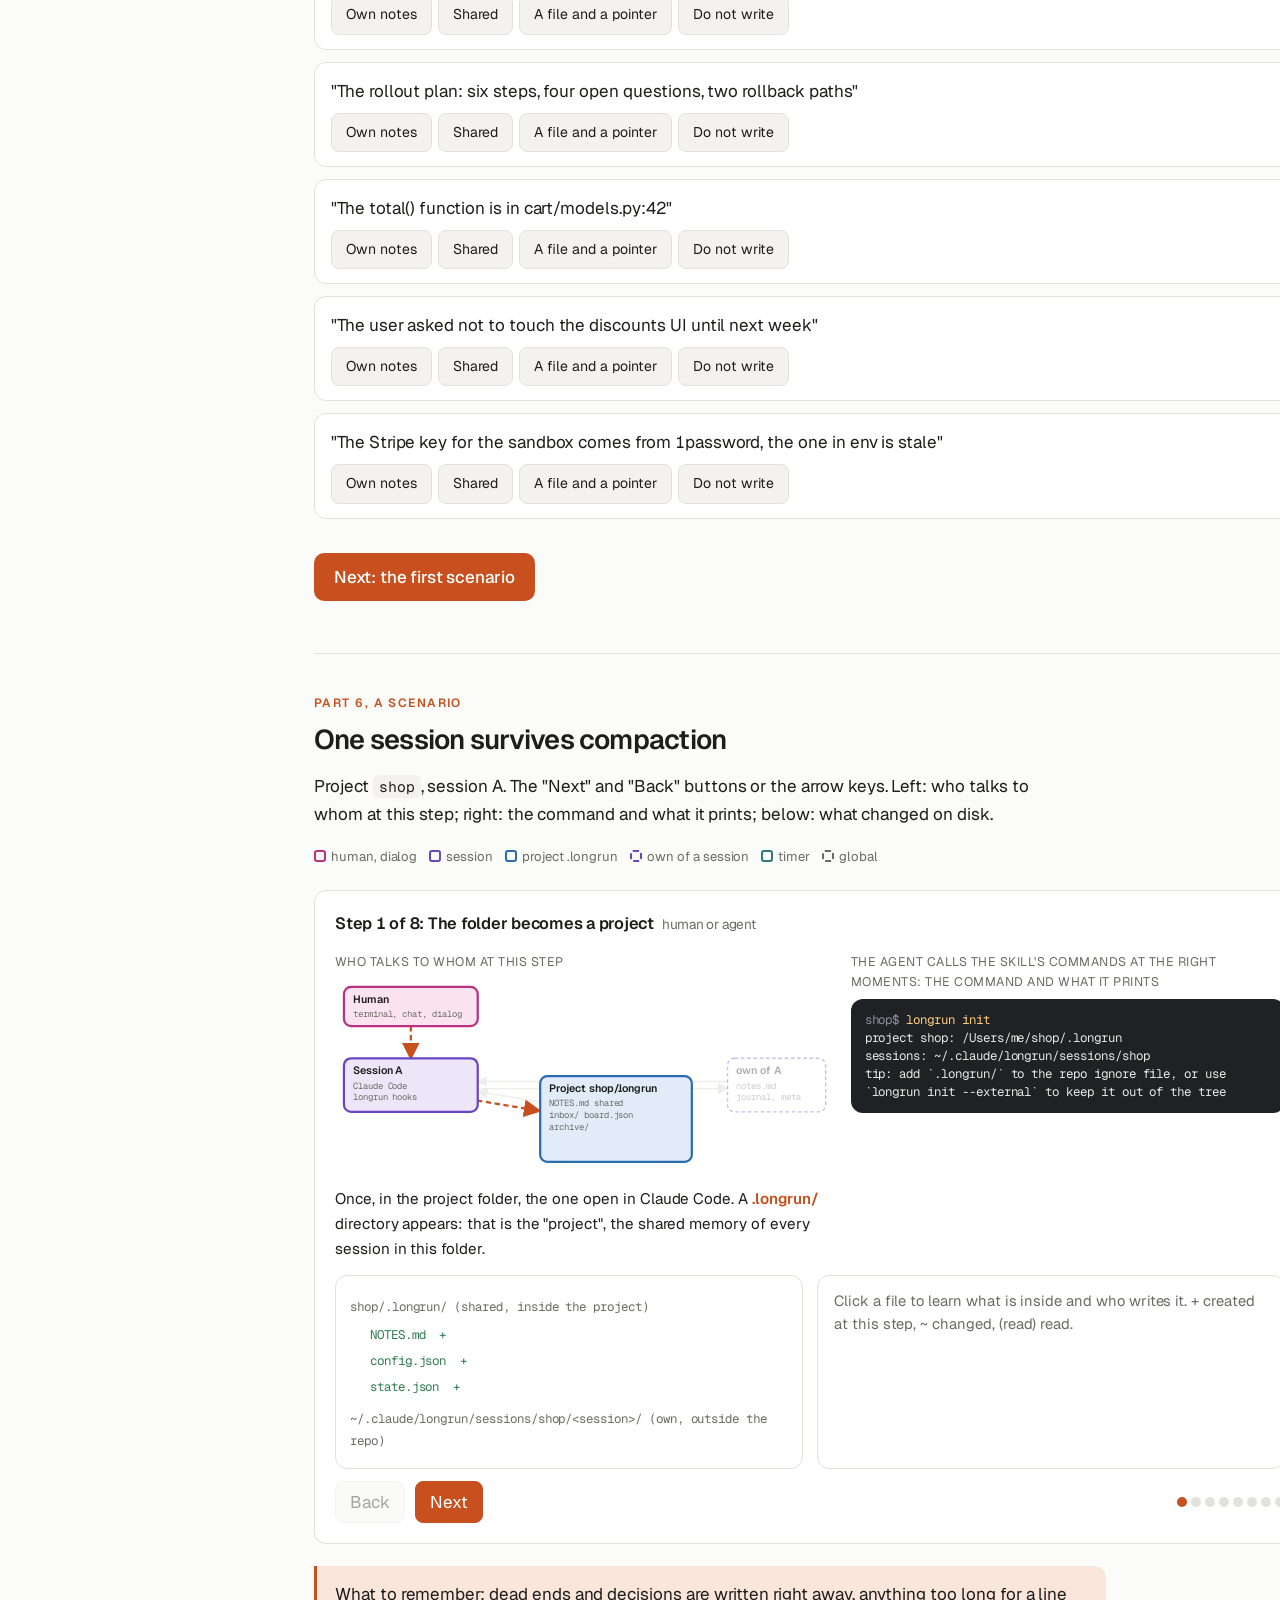
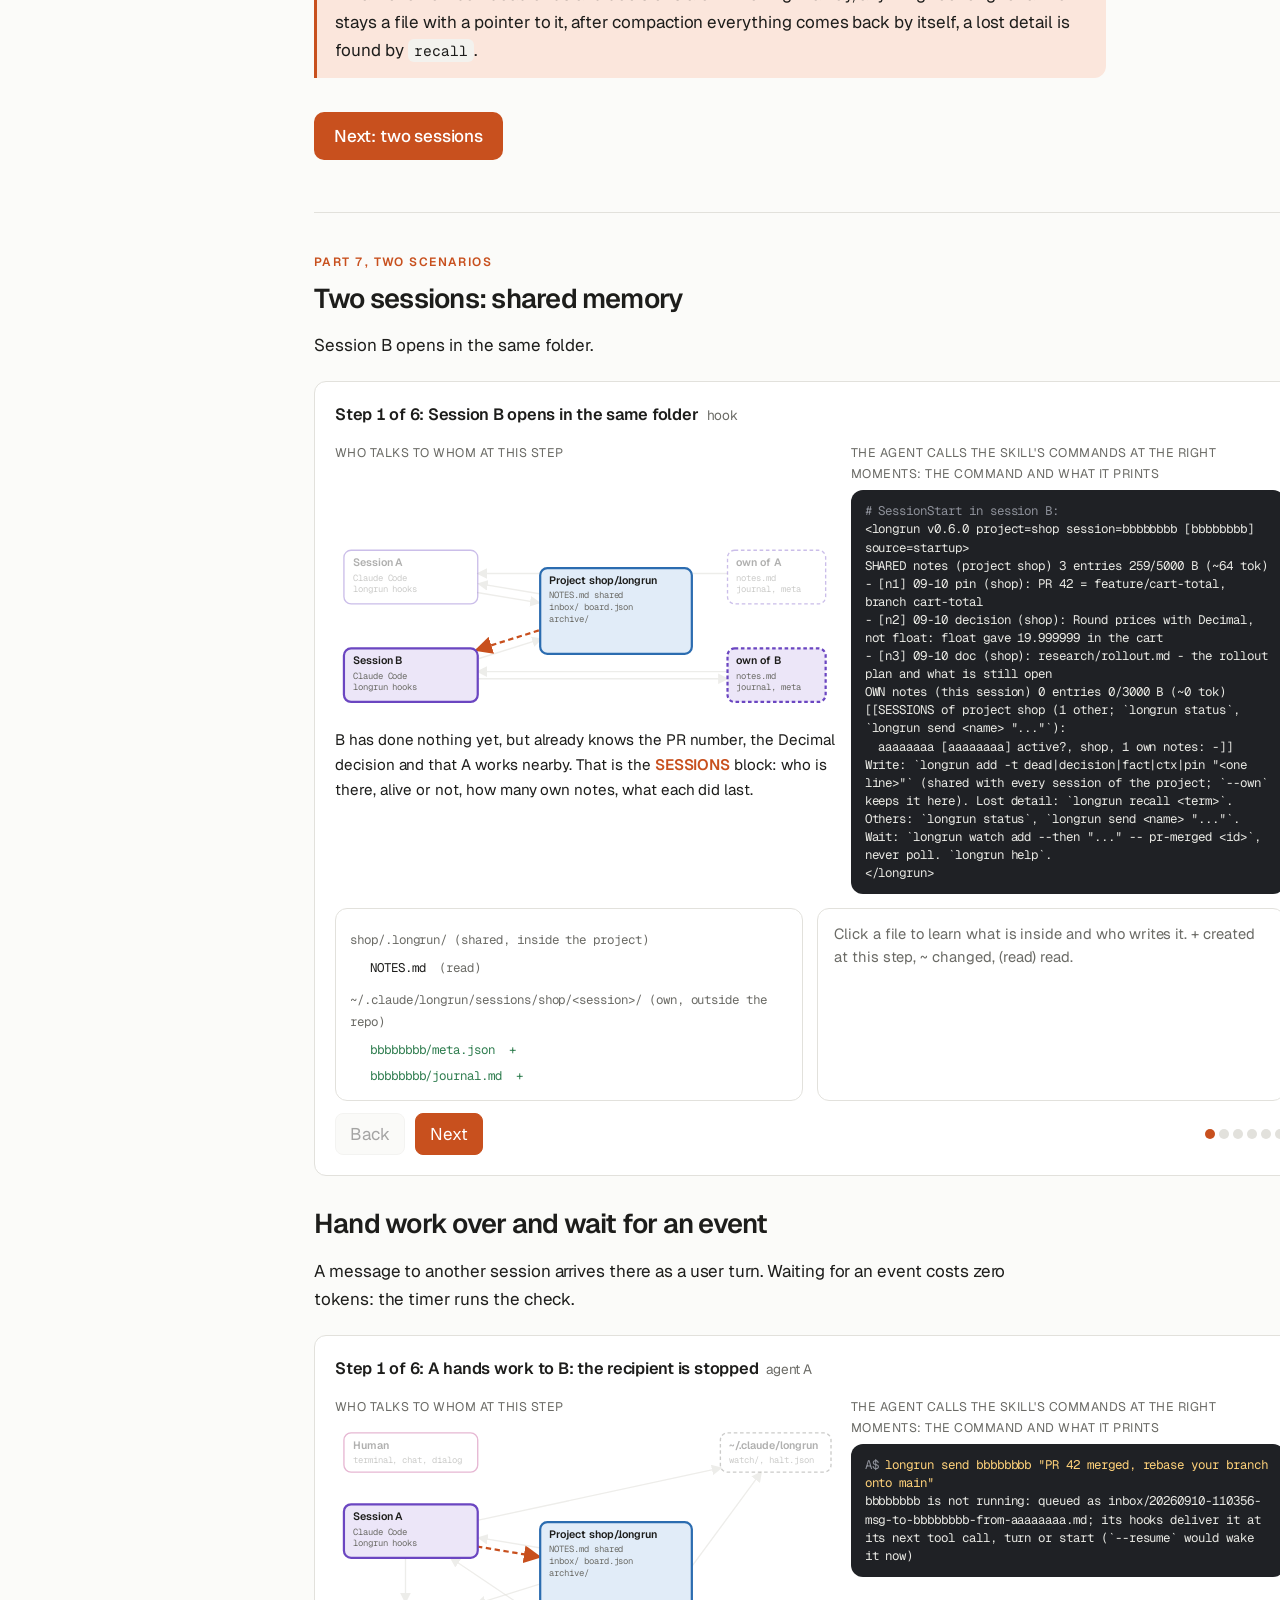
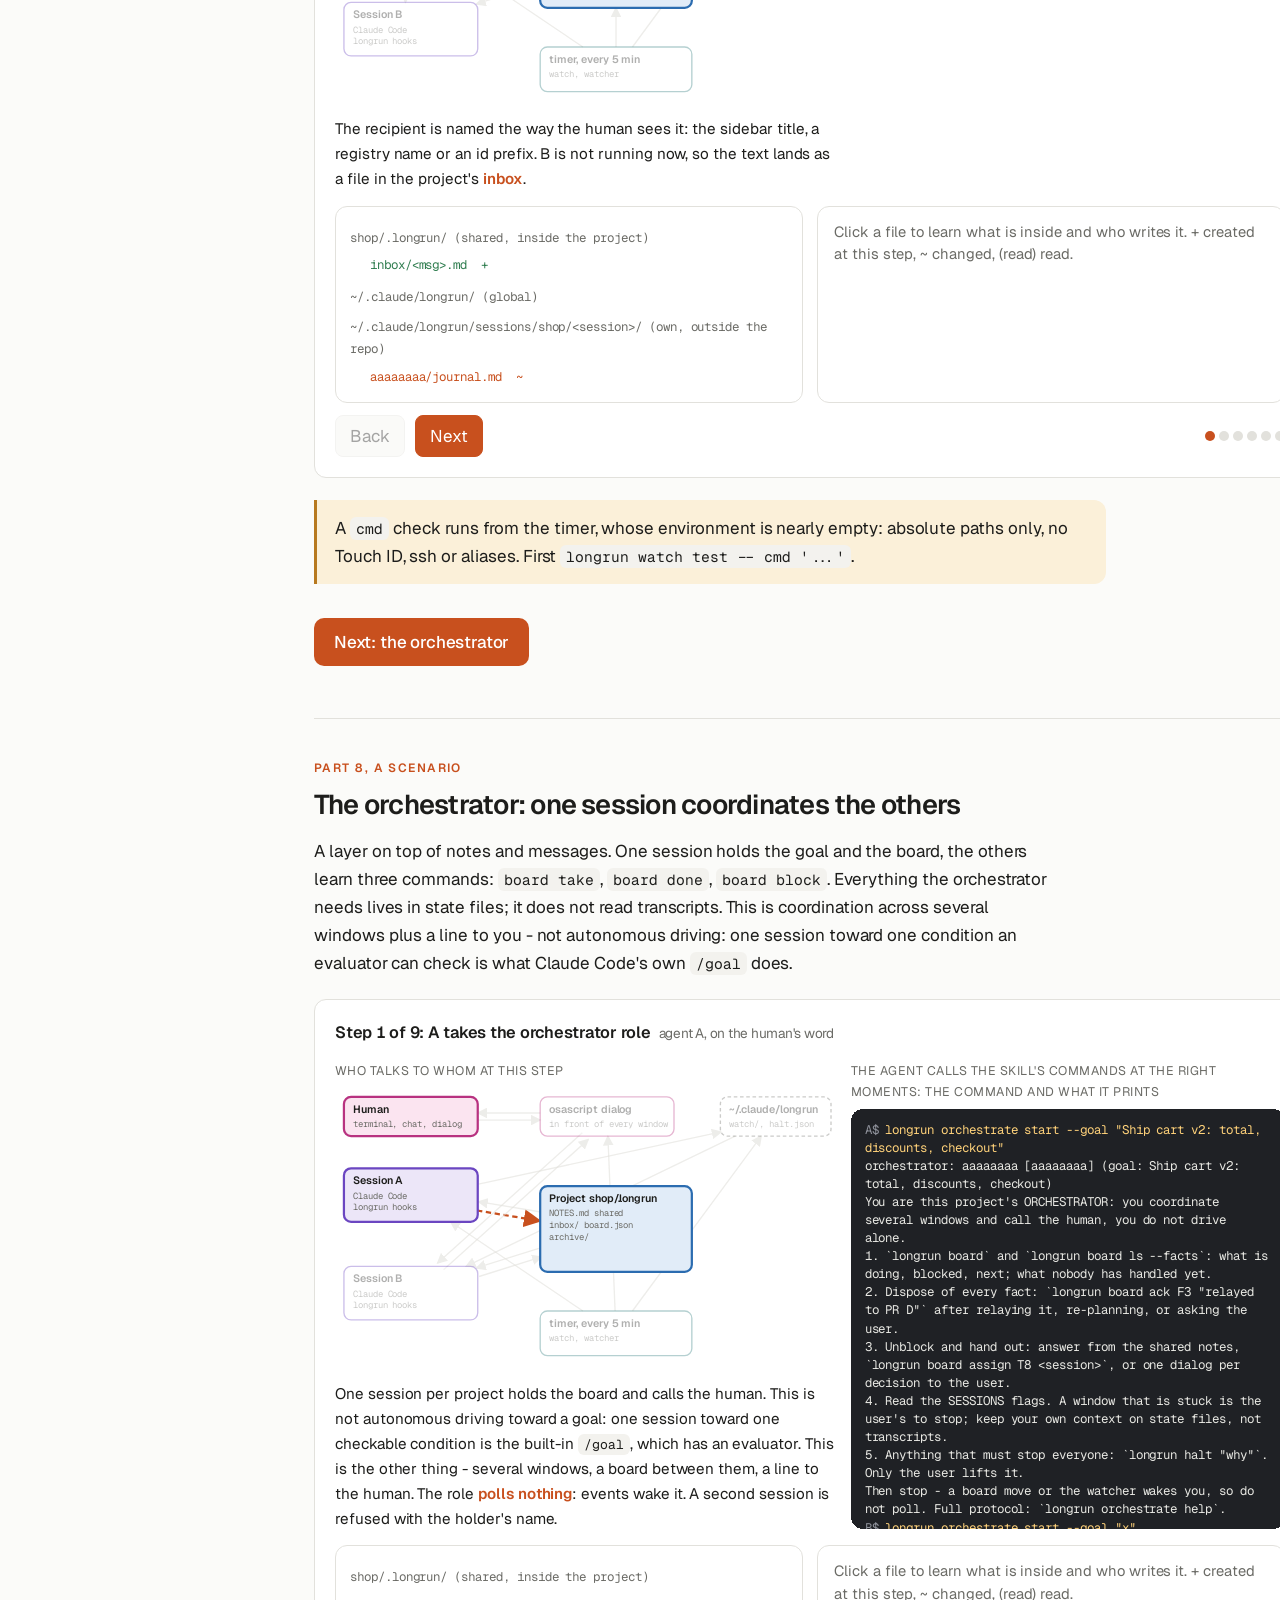
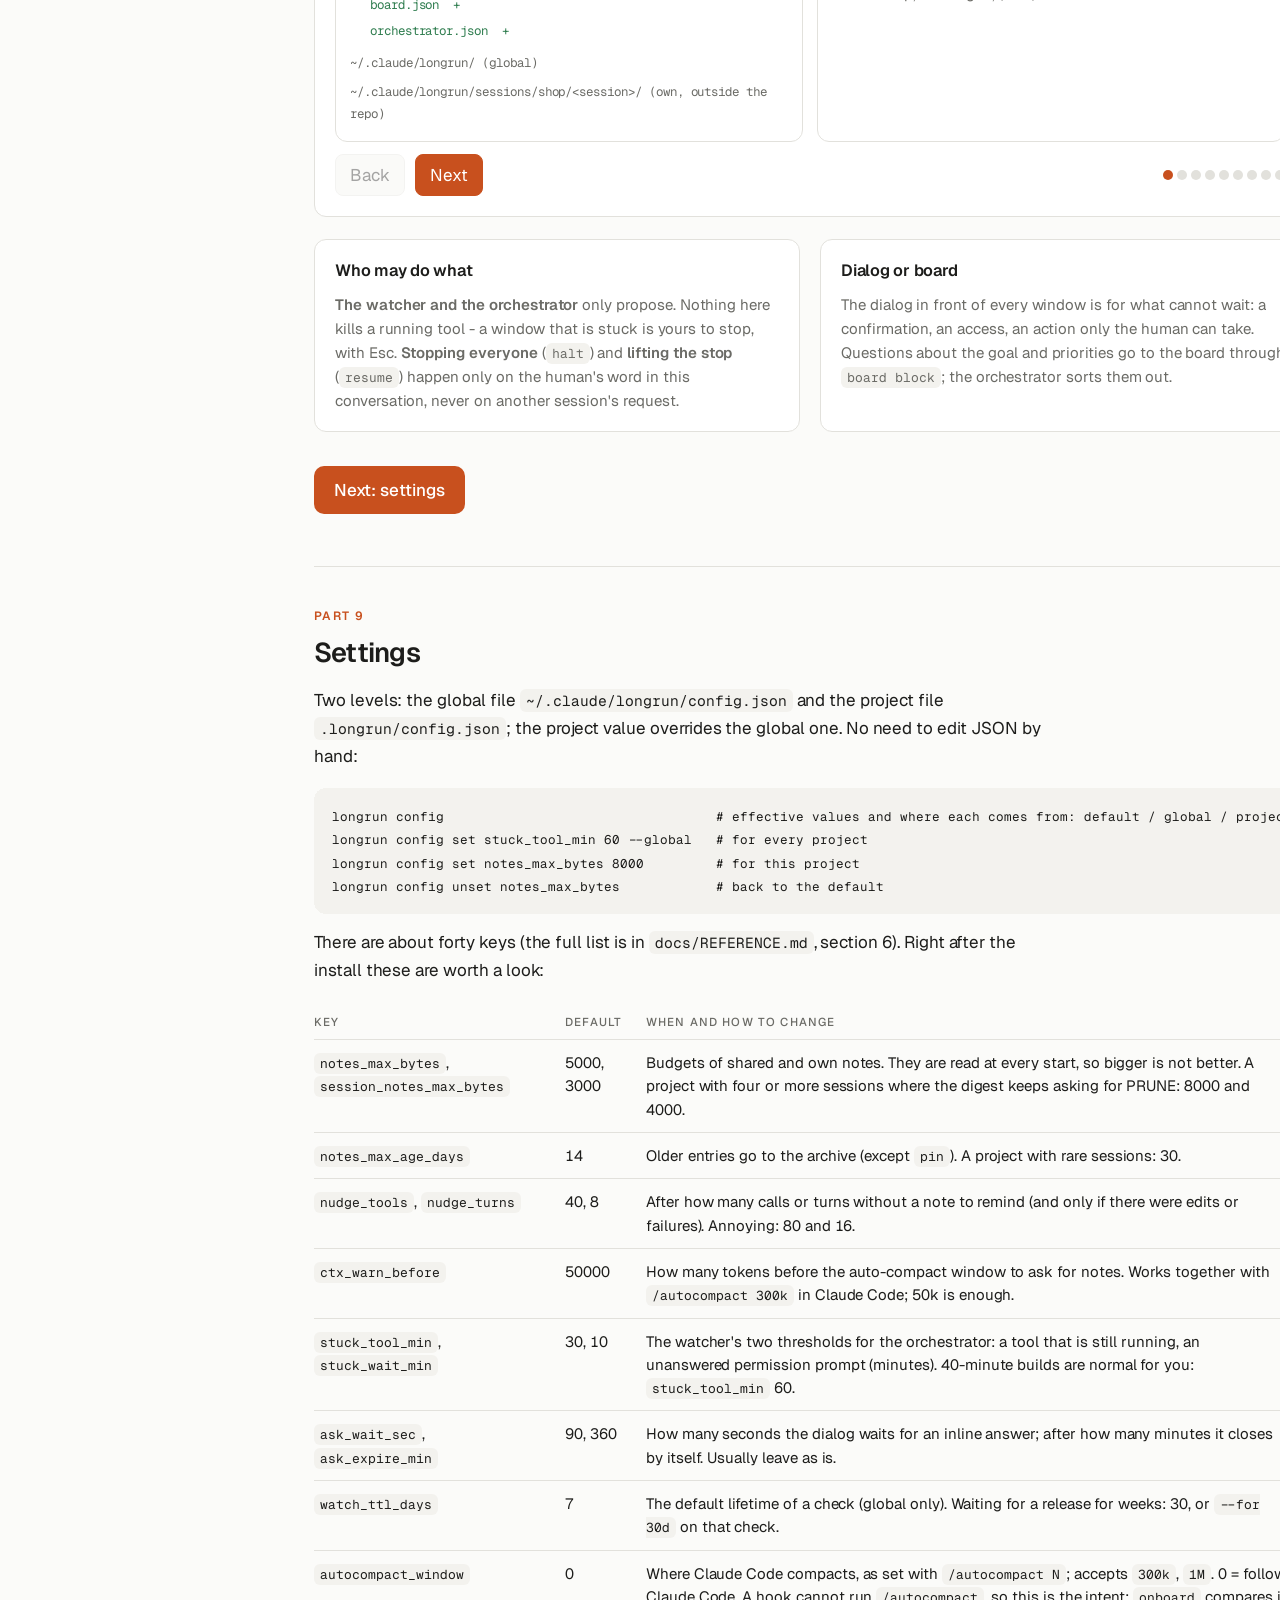
==== commit 3276df69: "Stage 10 (1/3): English docs, the English and Russian course, VERSION 0.6.0 - REFERENCE.md: version," ====
--- a/course/index.html
+++ b/course/index.html
@@ -32,12 +32,12 @@
 <main>
 
 <h1>longrun</h1>
-<p class="lead">Memory and coordination for Claude Code sessions. The skill exists so that sessions can coordinate in four ways: through shared documents on disk, through messages and tasks handed to the session that has the context, through watches that wake a session when an event fires, and through one session that drives the others to a goal. The course shows how each works, step by step, on a toy project <code>shop</code>. If you do not need the internals, part 0 is enough.</p>
+<p class="lead">Memory and coordination for Claude Code sessions. A project keeps its own state on disk, written and kept in order by the agents themselves, so every session sees what the project knows and who else is working on it. From there: work goes to the session that already has the context, waiting for an event costs no tokens and cannot be slept through, and one session can coordinate the rest and reach you when only you can decide. The course shows each of the four, step by step, on a toy project <code>shop</code>. If you do not need the internals, part 0 is enough.</p>
 <div class="grid2">
   <div class="card project"><h4>1. Shared documents on disk</h4><p>One <code>.longrun/</code> per project with the notes every session sees, plus own notes per session. Hooks bring both back after every compaction, <code>/clear</code> and resume, and show what other sessions changed on every turn. Parts <a href="#l3">3</a>, <a href="#l5">5</a>, <a href="#l6">6</a>.</p></div>
   <div class="card session"><h4>2. Delegation: messages and tasks</h4><p>A message or a task for another session arrives there as a user turn: through the socket if it is running, through the inbox on its next turn if it is stopped. Sessions are named as you see them in the sidebar. Part <a href="#l7">7</a>.</p></div>
   <div class="card dir"><h4>3. Event-driven: waiting that never misses the event</h4><p>A watch is a check a timer runs every five minutes with no model. When the condition holds, the session wakes with the text you gave. No polling loop, no tokens spent waiting, no fixed sleep that ends too late or too early. Part <a href="#l7">7</a>.</p></div>
-  <div class="card"><h4>4. Autonomy you switch on: the orchestrator</h4><p>One session keeps the board and drives the already open sessions to the goal: hands out tasks, unblocks, spots stuck peers, and asks the human through a dialog only when it must. Control (stop, kill, resume) stays with the human. Part <a href="#l8">8</a>.</p></div>
+  <div class="card"><h4>4. One session coordinates the rest - and reaches you</h4><p>One session keeps the board for the already open sessions: hands out tasks, unblocks, names a peer that is stuck, and puts a dialog in front of every window when only you can decide. Not autonomy: one session toward one checkable condition is what <code>/goal</code> is for. Part <a href="#l8">8</a>.</p></div>
 </div>
 
 <section class="lesson" id="l0">
@@ -48,9 +48,9 @@
 <li><b>Install once.</b> One line, no checkout needed - the installer fetches the sources itself:
 <pre><code>curl -fsSL https://krllx.github.io/longrun/install.sh | bash</code></pre>
 It puts in the skill, 11 hooks in <code>~/.claude/settings.json</code>, the CLI <code>~/.local/bin/longrun</code>, the <code>longrun</code> MCP server, and the timer that runs the checks and the watcher every five minutes. It asks about one thing only - desktop notifications, the next step. From a clone it is the same <code>install.sh</code>; <code>--uninstall</code> reverses it.</li>
-<li><b>Notifications, if you want them.</b> <code>install.sh</code> asks whether to set them up, and this step is what the answer decides. longrun never depends on them - a halt, a budget stop and a fired watch reach the session through its socket or inbox either way - so declining changes nothing else (<code>--no-notify</code> answers in advance, <code>longrun notify setup</code> turns them on later). On macOS the installer runs <code>brew install terminal-notifier</code> when it is missing (Homebrew is the prerequisite; without it it says so and moves on), builds <code>~/.claude/longrun/notifier/longrun.app</code> and sends one test notification; macOS may ask once whether to allow notifications from "longrun" - allow it. Nothing built into macOS can replace that step: <code>osascript -e 'display notification'</code> posts on behalf of Script Editor, which holds no notification permission, so the system files it, draws nothing and exits 0 (25 of 25 that way on macOS 15; Script Editor gains no permission even after being launched). The copy exists because the icon and the sender name come only from the posting bundle - this one carries the Claude icon and the name <code>longrun</code>. On Linux it is <code>notify-send</code> (<code>libnotify</code>), which most desktops already have. Check either way with <code>longrun notify --test</code>: it sends a probe, reads back whether the system really drew it, and prints which session a click opens. One session you must not miss - <code>longrun important on</code> (or <code>next</code>, or a number): its turn ends then always notify, whatever <code>notify_turn_end</code> is set to and whichever window is in front, which is what the focus check cannot do for you while you are typing in another Claude session.</li>
+<li><b>Notifications, if you want them.</b> <code>install.sh</code> asks whether to set them up, and this step is what the answer decides. longrun never depends on them - a halt and a fired watch reach the session through its socket or inbox either way - so declining changes nothing else (<code>--no-notify</code> answers in advance, <code>brew install terminal-notifier</code> turns them on later). On macOS the installer runs <code>brew install terminal-notifier</code> when it is missing (Homebrew is the prerequisite; without it it says so and moves on) and sends one test notification; macOS may ask once whether to allow notifications from terminal-notifier - allow it. Nothing built into macOS can replace that step: <code>osascript -e 'display notification'</code> posts on behalf of Script Editor, which holds no notification permission, so the system files it, draws nothing and exits 0 (25 of 25 that way on macOS 15; Script Editor gains no permission even after being launched). The banner then carries terminal-notifier's own name and icon: macOS takes both from the bundle that posted it, and there is no way to override them per notification. On Linux it is <code>notify-send</code> (<code>libnotify</code>), which most desktops already have. Check either way with <code>longrun notify --test</code>: it sends a probe, reads back whether the system really drew it, and prints which session a click opens. One session you must not miss - <code>longrun important on</code> (or <code>next</code>, or a number): its turn ends then always notify, whatever <code>notify_turn_end</code> is set to and whichever window is in front, which is what the focus check cannot do for you while you are typing in another Claude session.</li>
 <li><b>Make the folder a project.</b> A project for longrun is the folder you open in Claude Code. Not necessarily a repository root: it can be a folder with several repositories, a subdirectory of a monorepo or an empty headquarters folder. Run <code>longrun init</code> there once: in a terminal or right in the Claude Code session, the agent runs it for you if asked. A <code>.longrun/</code> directory appears; when the folder is inside a repository, add it to the ignore file (or <code>longrun init --external</code>, which puts the directory under <code>~/.claude/longrun/</code>). From every worktree of the same project: <code>longrun link &lt;path to the project&gt;</code>. Check: <code>longrun where</code>.</li>
-<li><b>Tune it.</b> In the session tell the agent: "set up longrun" (or <code>/longrun onboard</code>). It runs <code>longrun onboard</code>, tells you briefly what the skill does and asks about the main settings: the autocompact window, the 5-hour window budget, the stuck thresholds, note sizes. It applies the answers itself with <code>longrun config set</code>. One exception: a hook cannot set the autocompact window, so the agent asks you to type <code>/autocompact 300k</code> (or the value you chose) in Claude Code. 50 thousand tokens before that threshold a hook asks the session to write its notes before compaction. The keys in detail (see part 9 below).</li>
+<li><b>Tune it.</b> In the session tell the agent: "set up longrun" (or <code>/longrun onboard</code>). It runs <code>longrun onboard</code>, tells you briefly what the skill does and asks about the main settings: the autocompact window, the stuck thresholds, note sizes, notifications. It applies the answers itself with <code>longrun config set</code>. One exception: a hook cannot set the autocompact window, so the agent asks you to type <code>/autocompact 300k</code> (or the value you chose) in Claude Code. 50 thousand tokens before that threshold a hook asks the session to write its notes before compaction. The keys in detail (see part 9 below).</li>
 <li><b>Work.</b> Nothing to call. At start the session gets a digest (shared notes, own notes, who else is working), after compaction everything comes back by itself, other sessions' changes arrive on the next turn. The agent writes notes about dead ends and decisions on its own. You can ask in words: "write it down", "what have we tried", "session status", "hand it to the other session", "what is left", "tell me when the PR merges".</li>
 <li><b>Several sessions and a common goal.</b> In one of them: "take the orchestrator role, the goal is ...". It creates a task board and hands out work; the other sessions receive tasks as turns, nothing to learn. "Stop everyone" and "go on" are also words, in the orchestrator session (see part 8 below).</li>
 </ol>
@@ -61,16 +61,16 @@
 <section class="lesson" id="l1">
 <div class="kicker">Part 1</div>
 <h2>Why</h2>
-<p>The model's context is finite. On a long run compaction always happens: automatically when the window is full, or by hand through <code>/compact</code>. Claude Code tells the hooks before and after (PreCompact, PostCompact), and longrun catches both moments. But compaction still loses: the history is squeezed into a summary, and the next compaction squeezes the summary.</p>
+<p>A project's real state - what was tried and failed, what was decided, what waits on whom - lives inside one conversation and dies with it. The next session, tomorrow's or the one in the other window, starts from nothing and does not know the others exist. So the project keeps that state on disk and the agents maintain it. Compaction is the sharpest case of the same problem, not the problem itself: the history is squeezed into a summary, and the next compaction squeezes the summary.</p>
 <div class="stripe">
-  <div class="s bad"><b>Problem 1: compaction</b>The first thing the summary drops is "what we tried and why it failed". Half an hour later the agent proposes the fix it already reverted.</div>
+  <div class="s bad"><b>Problem 1: the state dies with the conversation</b>Dead ends, decisions and hard-won facts exist only in this window's history. Compaction is where it shows first: the summary drops "what we tried and why it failed", and half an hour later the agent proposes the fix it already reverted.</div>
   <div class="s bad"><b>Problem 2: several sessions</b>Each lives in its own window. One opened a PR, the other does not know and says "the PR is not created yet". A dead end walked by one is walked again by the other.</div>
   <div class="s bad"><b>Problem 3: waiting</b>"Tell me when the PR merges" turns into a polling loop that burns tokens on every wake-up, or into a fixed sleep that ends long after the event, or before it.</div>
   <div class="s bad"><b>Problem 4: many sessions, one goal</b>Five sessions on one project, and only the human knows what is done, what is stuck and what is next. Every hand-over goes through them.</div>
-  <div class="s good"><b>Cure 1: documents on disk</b>A note on disk does not degrade. The hooks bring the notes back after every compaction, <code>/clear</code> and resume, and archive the compaction summaries verbatim.</div>
+  <div class="s good"><b>Cure 1: documents on disk</b>A note on disk does not degrade, and the agents decide what goes in it. The hooks bring the notes back after every compaction, <code>/clear</code> and resume, archive the summaries verbatim, and tell the summariser itself what to keep.</div>
   <div class="s good"><b>Cure 2: messages and tasks</b>One <code>.longrun/</code> per project: shared notes every session sees, a list of sessions with their status, messages and tasks delivered as user turns.</div>
   <div class="s good"><b>Cure 3: watches</b>a timer checks the condition every five minutes with no model and wakes the session when it holds. Reliable, reactive, free.</div>
-  <div class="s good"><b>Cure 4: the orchestrator</b>One session keeps the board, hands out tasks, spots stuck peers, and asks the human through a dialog only when it must.</div>
+  <div class="s good"><b>Cure 4: the orchestrator</b>One session keeps the board, hands out tasks, names the peer that is stuck, and asks the human through a dialog only when it must.</div>
 </div>
 <p>The picture below is about problem 1. <b>Top row</b>: what the model holds in its context, left to right in time: first the full history, after compaction only the summary, and the agent reading that summary. <b>Bottom row</b>: the file on disk where the agent wrote one note at the very beginning. Dotted arrows: the note enters the context at start and again after compaction.</p>
 <figure>
@@ -142,19 +142,19 @@
 <ul>
 <li><b>notes.md of a session</b>: problem 1. This session's dead ends and decisions that must survive compaction.</li>
 <li><b>NOTES.md of the project</b>: problem 2. Facts any session needs: a PR number, a decision, a quirk of the environment.</li>
-<li><b>journal.md</b>: a timeline without tokens. Milestones from the agent, and the mechanics append start, end, failed commands, compactions. It shows what a session did without reading the transcript.</li>
+<li><b>journal.md</b>: a timeline without tokens, written by the mechanics alone: start, end, failed commands, compactions, sends. It shows what a session did without reading the transcript.</li>
 <li><b>archive/compact/</b> and <b>archive/precompact/</b>: every compaction summary verbatim and the snapshot before it (HANDOFF). The first is found by <code>recall</code>, the second comes back in the digest after compaction.</li>
 <li><b>inbox/</b>: a message for a session that is not running now waits for its next turn.</li>
 <li><b>meta.json</b>: counters, the last answer, the running tool. The SESSIONS rows and the flags for the orchestrator are built from it.</li>
-<li><b>board.json</b>, <b>watch/</b>, <b>halt.json</b>, <b>budget.json</b>: the orchestrator's board, deferred checks, stop for everyone, budget samples. Parts 7 and 8.</li>
+<li><b>board.json</b>, <b>stale.json</b>, <b>watch/</b>, <b>halt.json</b>: the orchestrator's board, the "stopped being true" marks, deferred checks, stop for everyone. Parts 7 and 8.</li>
 </ul>
 <p>Everything shared lives in the project. Everything own lives outside the repository tree and outside synced folders, because it is rewritten on every tool call. Click a file.</p>
 <div class="files"><div class="tree" id="tree-all"></div><div class="fileinfo" id="tree-all-info"><span style="color:var(--muted)">Who writes it, when it is created, what is inside.</span></div></div>
 <table>
 <tr><th>File</th><th>Who writes</th><th>When it is removed</th></tr>
-<tr><td><code>NOTES.md</code> of the project</td><td>the agent: <code>add --shared</code>, <code>rm</code>, <code>replace</code>, <code>prune</code></td><td>entries older than 14 days go to the archive (except <code>pin</code>); <code>rm</code> moves the line to <code>archive/notes.md</code></td></tr>
-<tr><td><code>notes.md</code> of a session</td><td>the agent: <code>add</code>, <code>rm</code>, <code>replace</code>, <code>prune</code></td><td>with a session silent for 7 days (into <code>archive/sessions/</code>)</td></tr>
-<tr><td><code>journal.md</code></td><td>hooks and <code>longrun log</code></td><td>the tail beyond 200 lines goes to the archive</td></tr>
+<tr><td><code>NOTES.md</code> of the project</td><td>the agent: <code>add</code>, <code>rm</code>, <code>replace</code>, <code>stale</code>, <code>prune</code></td><td>entries older than 14 days go to the archive (except <code>pin</code>); <code>rm</code> moves the line to <code>archive/notes.md</code></td></tr>
+<tr><td><code>notes.md</code> of a session</td><td>the agent: <code>add --own</code>, <code>rm</code>, <code>replace</code>, <code>prune</code></td><td>with a session silent for 7 days (into <code>archive/sessions/</code>)</td></tr>
+<tr><td><code>journal.md</code></td><td>hooks</td><td>the tail beyond 200 lines goes to the archive</td></tr>
 <tr><td><code>meta.json</code></td><td>hooks on every event</td><td>with the session</td></tr>
 <tr><td><code>archive/compact/*.md</code></td><td>the PostCompact hook</td><td>older than 30 days or more than 40 of them</td></tr>
 <tr><td><code>inbox/*.md</code></td><td><code>send</code>, <code>watch</code>, <code>board</code>, <code>ask</code></td><td>on delivery into <code>.archive/</code>, from there after 30 days</td></tr>
@@ -183,9 +183,9 @@
 <tr><td><span class="tag">fact</span></td><td>a fact about the environment that cost effort</td><td>shared</td></tr>
 <tr><td><span class="tag">ctx</span></td><td>task framing from the human</td><td>own</td></tr>
 <tr><td><span class="tag">pin</span></td><td>a fact with no expiry: PR number, branch, host</td><td>shared</td></tr>
-<tr><td><span class="tag">todo</span></td><td>a short follow-up the agent owes</td><td>own</td></tr>
+<tr><td><span class="tag">doc</span></td><td>a pointer to a file too long for one line</td><td>shared</td></tr>
 </table>
-<p>Milestones (pushed, PR opened, tests green) go to the journal through <code>longrun log</code>. What outlives the task (who the user is, how they work) goes to Claude Code's auto memory, not here.</p>
+<p>A note goes to the project's shared notes by default; <code>--own</code> keeps one inside this conversation. Too long for one line? Then it is a file: <code>longrun doc add research/plan.md "the rollout plan and what is open"</code> leaves one pointer line in the shared notes, and every session opens the file only when it needs it. Progress ("pushed", "tests green") is not written anywhere: the hooks already keep that in the journal. What outlives the task (who the user is, how they work) goes to Claude Code's auto memory, not here.</p>
 <h3>Check yourself: where does this go?</h3>
 <div class="quiz" id="quiz"></div>
 <div class="next"><a href="#l6">Next: the first scenario</a></div>
@@ -197,7 +197,7 @@
 <p>Project <code>shop</code>, session A. The "Next" and "Back" buttons or the arrow keys. Left: who talks to whom at this step; right: the command and what it prints; below: what changed on disk.</p>
 <div class="legend"><span class="human"><i></i>human, dialog</span><span class="session"><i></i>session</span><span class="project"><i></i>project .longrun</span><span class="own"><i></i>own of a session</span><span class="timer"><i></i>timer</span><span class="global"><i></i>global</span></div>
 <div id="p1"></div>
-<div class="callout">What to remember: dead ends and decisions are written right away, milestones go to the journal, after compaction everything comes back by itself, a lost detail is found by <code>recall</code>.</div>
+<div class="callout">What to remember: dead ends and decisions are written right away, anything too long for a line stays a file with a pointer to it, after compaction everything comes back by itself, a lost detail is found by <code>recall</code>.</div>
 <div class="next"><a href="#l7">Next: two sessions</a></div>
 </section>
 
@@ -215,11 +215,11 @@
 
 <section class="lesson" id="l8">
 <div class="kicker">Part 8, a scenario</div>
-<h2>The orchestrator: one session drives the project</h2>
-<p>A layer on top of notes and messages. One session holds the goal and the board, the others learn three commands: <code>board take</code>, <code>board done</code>, <code>board block</code>. Everything the orchestrator needs lives in state files; it does not read transcripts.</p>
+<h2>The orchestrator: one session coordinates the others</h2>
+<p>A layer on top of notes and messages. One session holds the goal and the board, the others learn three commands: <code>board take</code>, <code>board done</code>, <code>board block</code>. Everything the orchestrator needs lives in state files; it does not read transcripts. This is coordination across several windows plus a line to you - not autonomous driving: one session toward one condition an evaluator can check is what Claude Code's own <code>/goal</code> does.</p>
 <div id="p4"></div>
 <div class="grid2">
-  <div class="card"><h4>Who may do what</h4><p><b>The watcher and the orchestrator</b> only propose. <b>Killing a process</b> (<code>interrupt --yes</code>), <b>stopping everyone</b> (<code>halt</code>) and <b>lifting the stop</b> (<code>resume</code>) happen only on the human's word in this conversation, never on another session's request.</p></div>
+  <div class="card"><h4>Who may do what</h4><p><b>The watcher and the orchestrator</b> only propose. Nothing here kills a running tool - a window that is stuck is yours to stop, with Esc. <b>Stopping everyone</b> (<code>halt</code>) and <b>lifting the stop</b> (<code>resume</code>) happen only on the human's word in this conversation, never on another session's request.</p></div>
   <div class="card"><h4>Dialog or board</h4><p>The dialog in front of every window is for what cannot wait: a confirmation, an access, an action only the human can take. Questions about the goal and priorities go to the board through <code>board block</code>; the orchestrator sorts them out.</p></div>
 </div>
 <div class="next"><a href="#l9">Next: settings</a></div>
@@ -240,16 +240,15 @@
 <tr><td><code>notes_max_age_days</code></td><td>14</td><td>Older entries go to the archive (except <code>pin</code>). A project with rare sessions: 30.</td></tr>
 <tr><td><code>nudge_tools</code>, <code>nudge_turns</code></td><td>40, 8</td><td>After how many calls or turns without a note to remind (and only if there were edits or failures). Annoying: 80 and 16.</td></tr>
 <tr><td><code>ctx_warn_before</code></td><td>50000</td><td>How many tokens before the auto-compact window to ask for notes. Works together with <code>/autocompact 300k</code> in Claude Code; 50k is enough.</td></tr>
-<tr><td><code>stuck_tool_min</code>, <code>stuck_turn_min</code>, <code>stuck_wait_min</code></td><td>30, 60, 10</td><td>The watcher's thresholds for the orchestrator: a tool, a turn, waiting for a permission (minutes). 40-minute builds are normal for you: <code>stuck_tool_min</code> 60.</td></tr>
-<tr><td><code>budget_on</code>, <code>budget_pace_pct_per_hour</code>, <code>budget_factor</code></td><td>false, 20, 1.5</td><td>The 5-hour window rule, off by default: the plan in percent per hour and by how much it may be exceeded before a stop. Several sessions share one window, or an orchestrator: <code>longrun budget on</code>. Want to spend the window in three hours: pace 33.</td></tr>
+<tr><td><code>stuck_tool_min</code>, <code>stuck_wait_min</code></td><td>30, 10</td><td>The watcher's two thresholds for the orchestrator: a tool that is still running, an unanswered permission prompt (minutes). 40-minute builds are normal for you: <code>stuck_tool_min</code> 60.</td></tr>
 <tr><td><code>ask_wait_sec</code>, <code>ask_expire_min</code></td><td>90, 360</td><td>How many seconds the dialog waits for an inline answer; after how many minutes it closes by itself. Usually leave as is.</td></tr>
 <tr><td><code>watch_ttl_days</code></td><td>7</td><td>The default lifetime of a check (global only). Waiting for a release for weeks: 30, or <code>--for 30d</code> on that check.</td></tr>
 <tr><td><code>autocompact_window</code></td><td>0</td><td>Where Claude Code compacts, as set with <code>/autocompact N</code>; accepts <code>300k</code>, <code>1M</code>. 0 = follow Claude Code. A hook cannot run <code>/autocompact</code>, so this is the intent: <code>onboard</code> compares it with the Claude Code setting and asks you to type the command. Recommended for 1M-window models: 300k.</td></tr>
 <tr><td><code>pr_tool</code></td><td>auto</td><td>How pr-merged checks ask for the PR status: <code>gh</code> (GitHub CLI) or <code>arc</code> (Arcadia). <code>auto</code> looks at the folder the watch was registered from.</td></tr>
 <tr><td><code>watch_timer</code></td><td>auto</td><td>What runs the watch tick: <code>launchd</code> (macOS), <code>systemd</code> (a user timer), <code>cron</code>, <code>none</code>. <code>auto</code> picks whatever this machine has.</td></tr>
-<tr><td><code>hq</code></td><td>unset</td><td>The ledger and inbox layer for a project headquarters; turned on with <code>longrun init --hq</code>, not through config.</td></tr>
+<tr><td><code>notify_turn_end</code></td><td>off</td><td>A banner when a session finishes a turn: <code>off</code>, <code>unfocused</code> (only while the Claude window is not in front), <code>always</code>. Global only. For one session you must not miss there is <code>longrun important on</code>, which beats both gates.</td></tr>
 </table>
-<div class="callout">The easiest way is not to memorise keys but to tell the agent "set up longrun": <code>longrun onboard</code> prints it a brief with the current value and meaning of every key, it asks you one at a time and applies the answers. The minimal set: the autocompact window 300k (type <code>/autocompact 300k</code> yourself), <code>longrun budget on</code> once several sessions share the window, <code>stuck_tool_min 60</code> if your builds are long. Touch the rest when the digest or the watcher starts getting in the way.</div>
+<div class="callout">The easiest way is not to memorise keys but to tell the agent "set up longrun": <code>longrun onboard</code> prints it a brief with the current value and meaning of every key, it asks you one at a time and applies the answers. The minimal set: the autocompact window 300k (type <code>/autocompact 300k</code> yourself), <code>stuck_tool_min 60</code> if your builds are long, <code>notify_turn_end unfocused</code> if you want to be told when a session is done. Touch the rest when the digest or the watcher starts getting in the way.</div>
 <div class="next"><a href="#l10">Next: the cheat sheet</a></div>
 </section>
 
@@ -261,16 +260,16 @@
 curl -fsSL https://krllx.github.io/longrun/install.sh | bash
                         # skill, 11 hooks, CLI, MCP server, the 5-minute timer, notifications
 longrun watch install   # the timer alone (the installer already did it)
-longrun notify setup    # optional, macOS: the bundle notifications are sent from
-longrun notify --test   # optional: does one reach the screen
-longrun init [--hq]     # in the project folder
+longrun notify --test   # optional: does a notification reach the screen
+longrun init [--external]  # in the project folder
 longrun link &lt;project&gt;  # from every worktree
 longrun where           # which project, which session</code></pre>
 <pre><code># notes
-longrun add [--shared] -t TAG "..."
+longrun add [--own] -t TAG "..."
+longrun doc add path "what is in it" | doc ls
 longrun rm s3 n12 | replace n12 "..."
+longrun stale n12 "why" | mute n12
 longrun notes | prune [--auto] [--shared]
-longrun log "milestone"
 longrun recall term</code></pre>
 <pre><code># sessions
 longrun status
@@ -281,10 +280,8 @@
 <pre><code># orchestrator
 longrun orchestrate start --goal "..."
 longrun board | board add|assign|take|done|block T7
-longrun fact "..." --task T7 --source review | fact ack F1
+longrun board add --fact "..." --task T7 | board ls --facts | board ack F1
 longrun halt "why" | resume
-longrun interrupt WHO --match TEXT [--yes]
-longrun budget | budget set pace 20
 longrun ask "question" --options "Yes,No"</code></pre>
 <pre><code># settings
 longrun onboard [done]
@@ -299,7 +296,7 @@
 </table>
 <h3>Limits</h3>
 <ul>
-<li>The digest is at most 9000 bytes. Evicted in order: the session list, watches, the journal tail, HANDOFF, the ledger. Notes are never evicted, hence the 5000 + 3000 budgets.</li>
+<li>The digest is at most 9000 bytes. Evicted in order: watches, the journal tail, the orchestrator's duties, the session list, the board, HANDOFF. Notes give way last, and by shedding their oldest non-<code>pin</code> entries one at a time, never by cutting the newest ones off the end.</li>
 <li>Resume in the app is linked through <code>priorCliSessionIds</code>; <code>/clear</code> in the CLI through a heuristic: "same folder, an end with reason clear no more than three minutes ago".</li>
 <li>The socket and transcript formats are undocumented: on a Claude Code version change <code>send</code> into a running session breaks first, the inbox queue keeps working.</li>
 <li>Under the macOS timer python may have no access to <code>~/Documents</code> (TCC). Checks do not depend on it; a message is then placed into the session directory under <code>~/.claude</code>.</li>
@@ -313,7 +310,7 @@
 <script>
 window.LR_I18N = { step: 'Step', of: 'of', prev: 'Back', next: 'Next',
   fileHint: 'Click a file to learn what is inside and who writes it. + created at this step, ~ changed, (read) read.',
-  quiz: ['Own notes', 'Shared', 'Journal', 'Do not write'],
+  quiz: ['Own notes', 'Shared', 'A file and a pointer', 'Do not write'],
   loop: ['session start', 'a turn: the human\'s request', 'a tool call', 'the session ended', 'the model\'s answer', 'compaction', 'after compaction SessionStart again'],
   diagHead: 'Who talks to whom at this step', termHead: 'The agent calls the skill\'s commands at the right moments: the command and what it prints' };
 </script>
@@ -352,7 +349,7 @@
     { name: 'UserPromptSubmit', what: 'Every turn: delivers messages from the inbox, prints the shared-notes delta (+ ~ -) and board changes, counts turns, warns about the context 50k before the window.' },
     { name: 'PreToolUse', what: 'Checks the halt: under a stop it answers deny with the reason, and the model sees it. Records in meta.json which tool started and when (for the "tool `ya make` 38m" flag). The mcp__longrun__* tools are exempt from halt.' },
     { name: 'PostToolUse', what: 'Counts calls and edits, closes the record of the running tool. After 40 calls or 8 turns without a note, and only if there were edits or failures, reminds once to write one.' },
-    { name: 'PostToolUseFailure', what: 'A failed Bash command as one FAIL line in the session journal. Three in a row give the "fail x3" flag in SESSIONS.' },
+    { name: 'PostToolUseFailure', what: 'A failed Bash command as one FAIL line in the session journal. Three in a row give the "fail x3" flag in SESSIONS - a flag the others can see, not a report to anyone.' },
     { name: 'PermissionRequest', what: 'The session waits for a tool permission: a mark in meta.json, from it the "waiting permission 12m" flag.' },
     { name: 'Notification', what: 'Claude Code notifications (idle, input needed, a dialog): a waiting mark in meta.json.' },
     { name: 'Stop', what: 'The model finished its answer: the last answer into meta.json (visible in status and SESSIONS), the end of the turn for telemetry, and the desktop notification when the session is flagged important or notify_turn_end asks for one.' },
@@ -363,7 +360,7 @@
   new LR.Quiz(document.getElementById('quiz'), [
     { stmt: '"<code>pytest -x</code> hangs: it waits for a real Redis, fixed by <code>REDIS_URL=fake://</code>"', ans: 'own', why: 'A dead end with its reason: the dead tag, own notes. Shared if another session could hit the same.' },
     { stmt: '"PR 42 = branch cart-total"', ans: 'shared', why: 'An identity with no expiry: pin, shared. Exactly what the session that says "the PR is not created yet" is missing.' },
-    { stmt: '"Tests green, PR opened"', ans: 'log', why: 'A milestone, the timeline: longrun log. Notes are not for progress.' },
+    { stmt: '"The rollout plan: six steps, four open questions, two rollback paths"', ans: 'doc', why: 'Too long for one line. It stays a file in the project, and `longrun doc add` leaves a pointer to it in the shared notes.' },
     { stmt: '"The total() function is in cart/models.py:42"', ans: 'no', why: 'One grep returns this in a second. Do not write it.' },
     { stmt: '"The user asked not to touch the discounts UI until next week"', ans: 'own', why: 'Task framing from the human: ctx, own. Shared if it concerns the other sessions too.' },
     { stmt: '"The Stripe key for the sandbox comes from 1password, the one in env is stale"', ans: 'shared', why: 'A fact about the environment that cost effort and everyone needs: fact, shared.' },
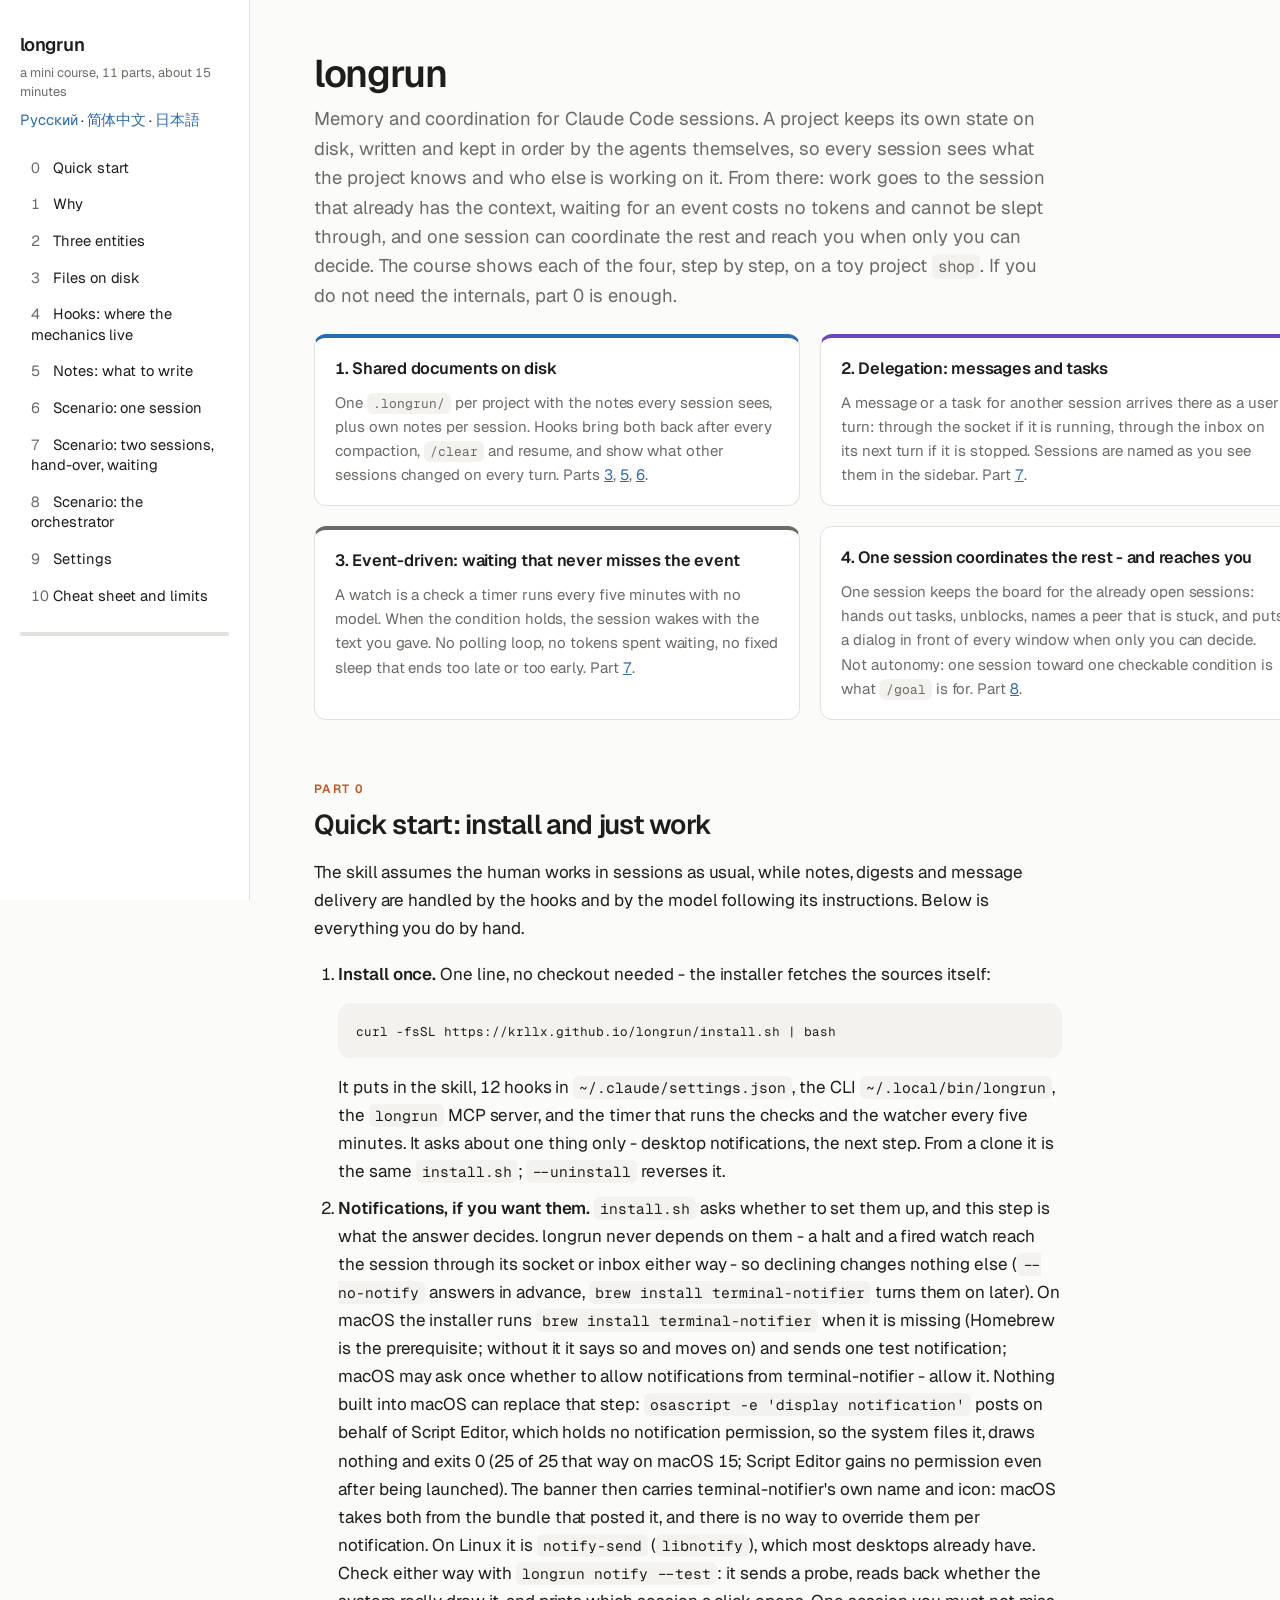
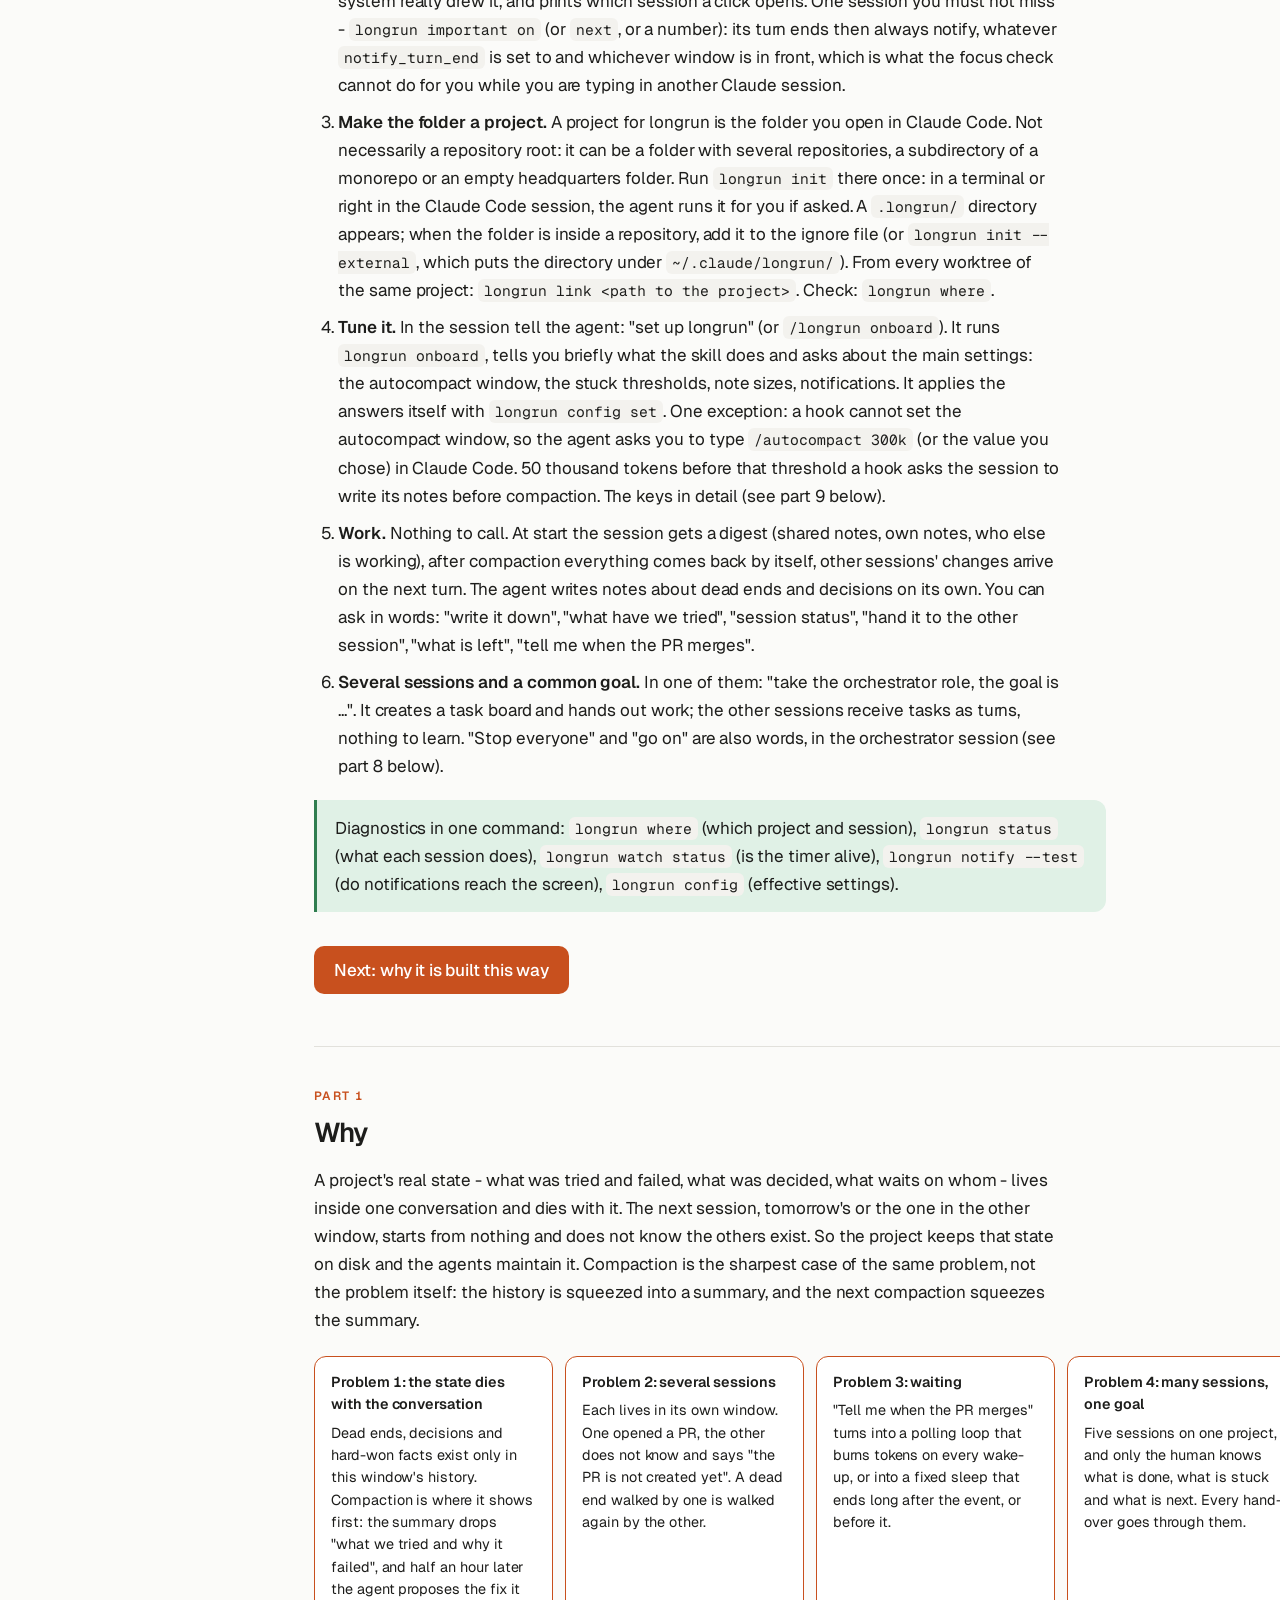
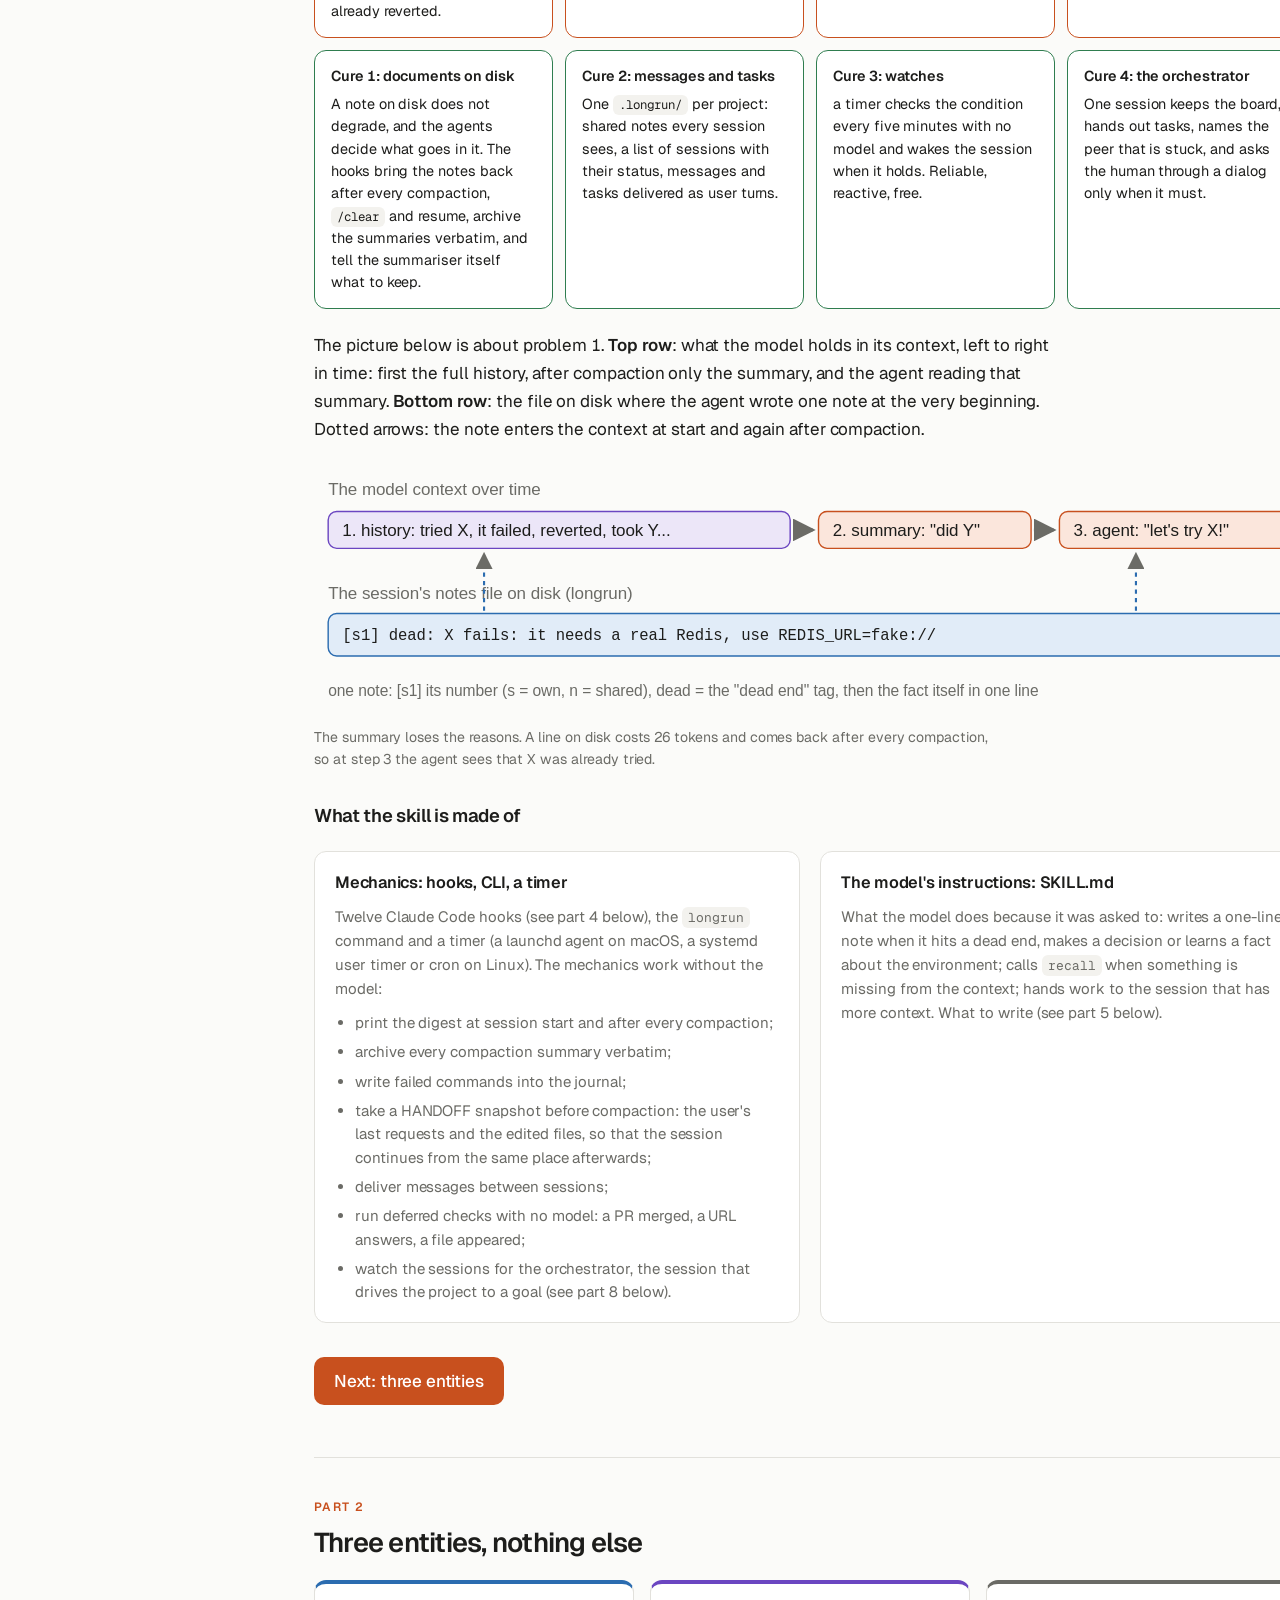
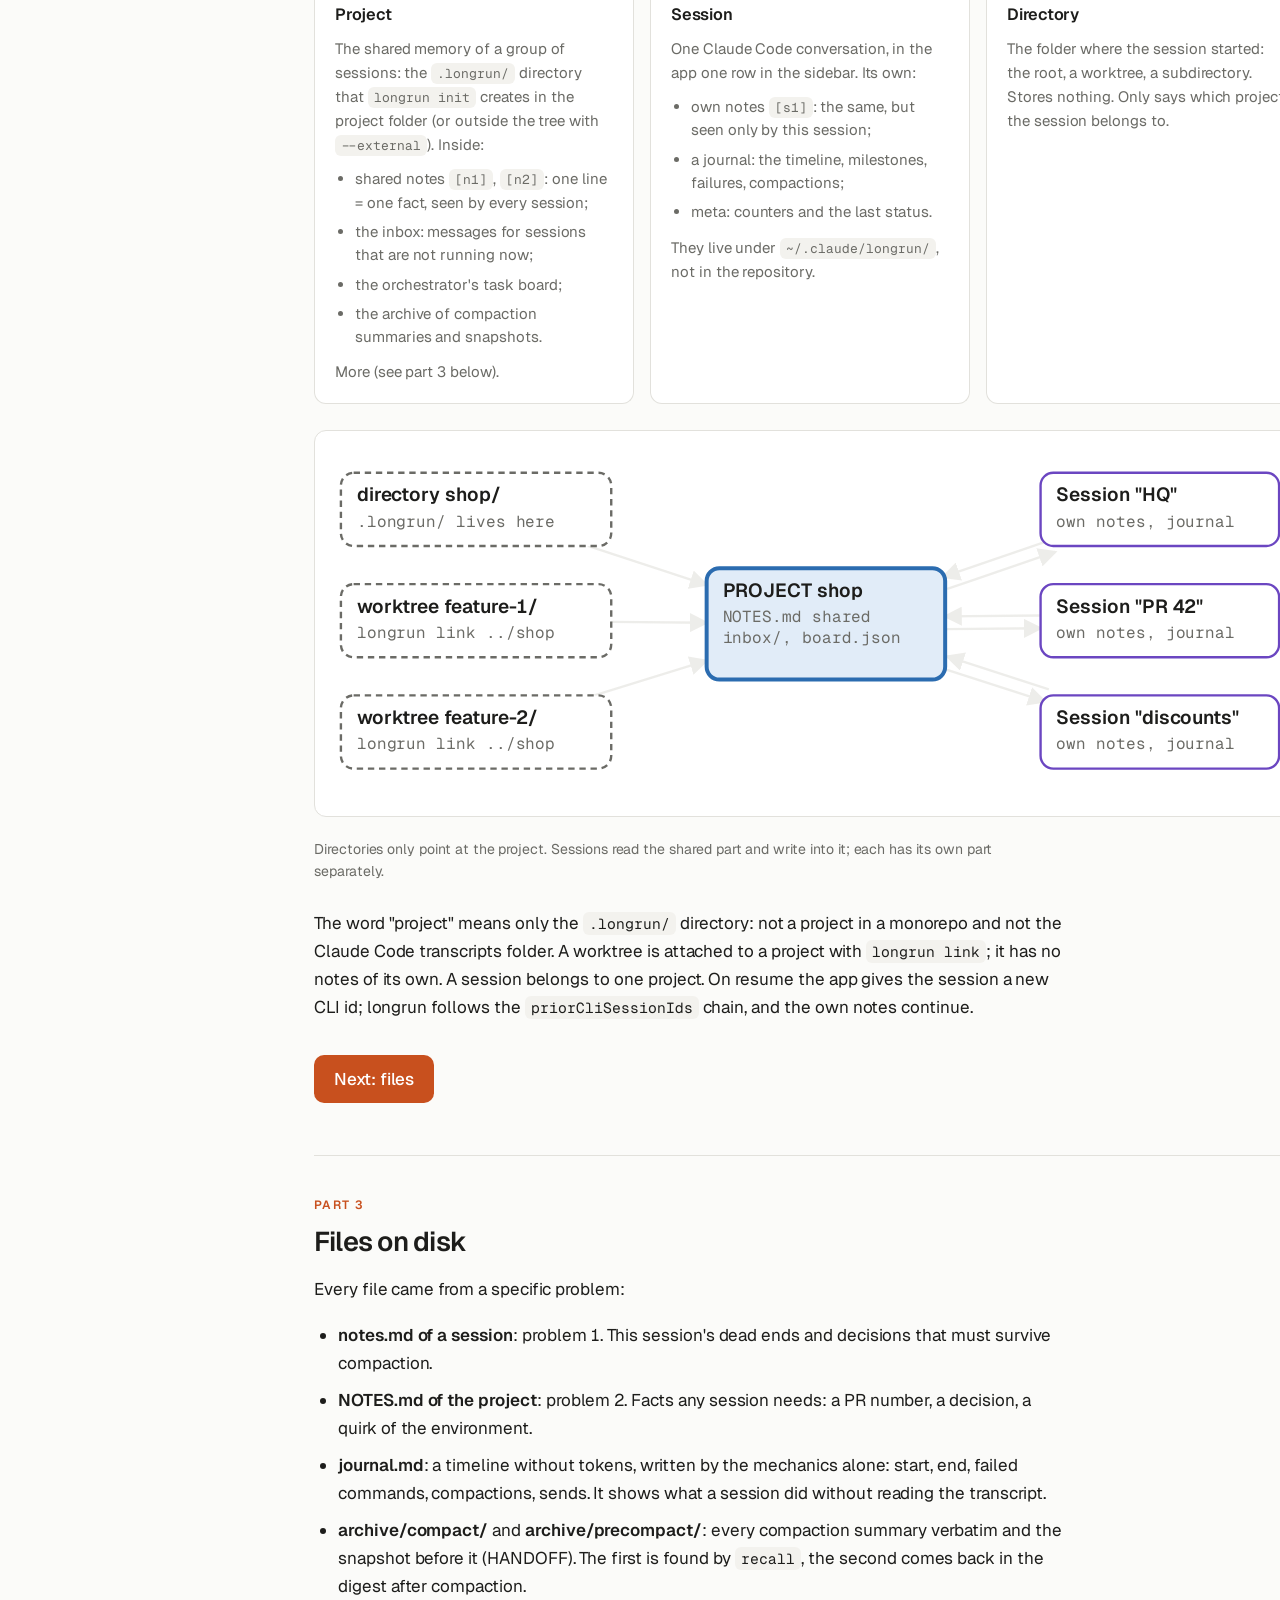
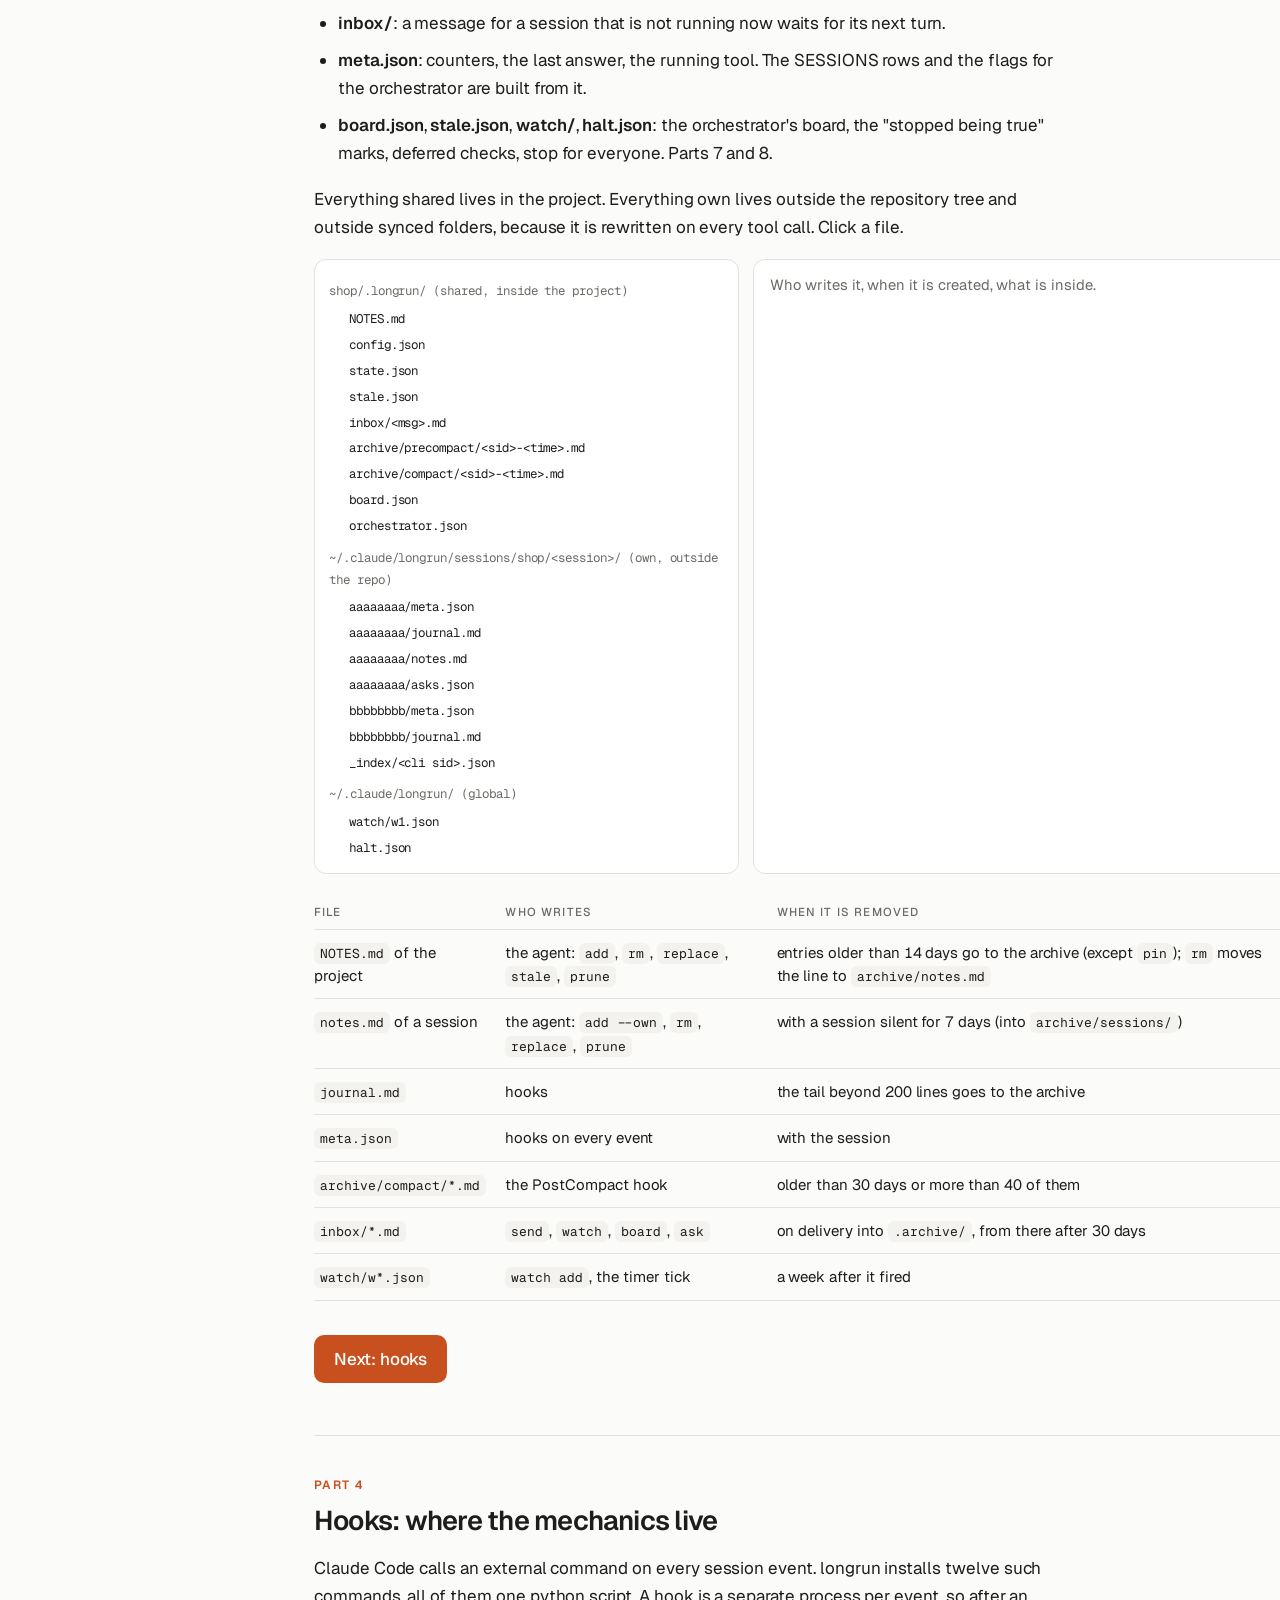
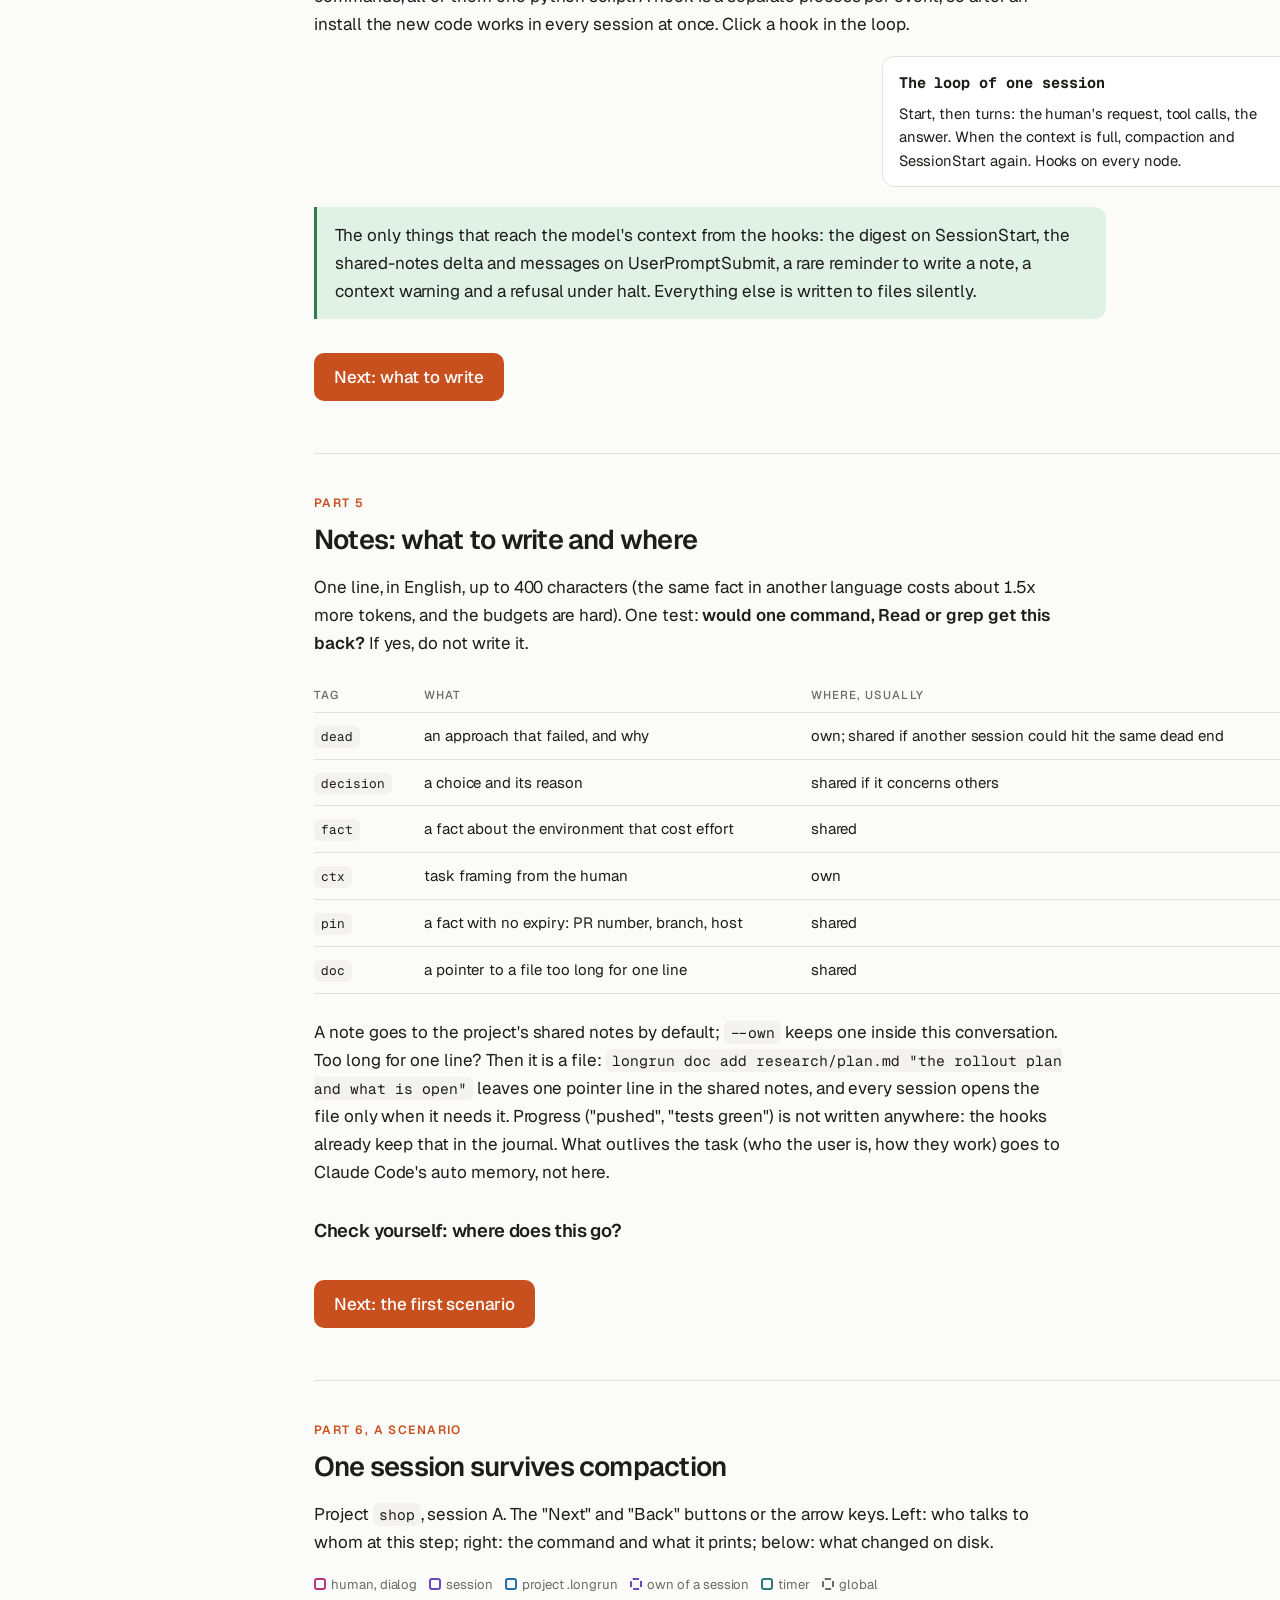
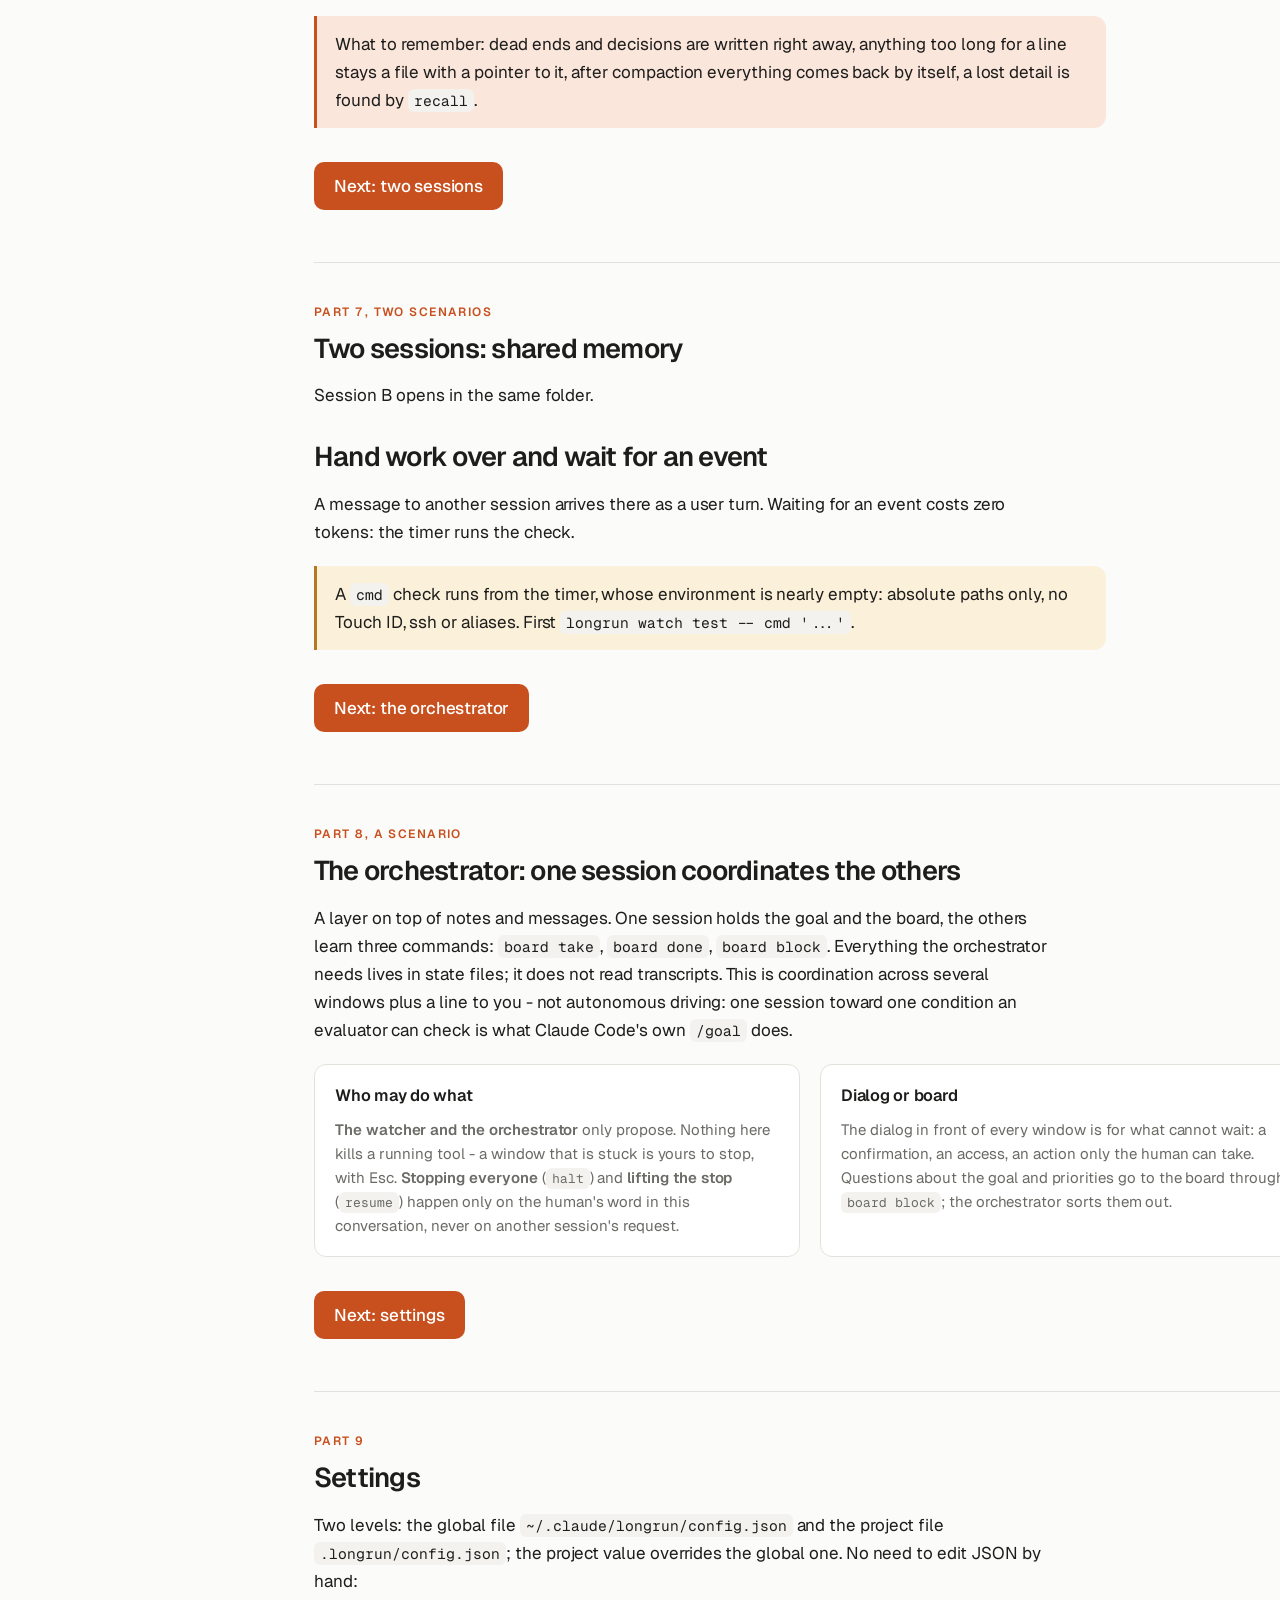
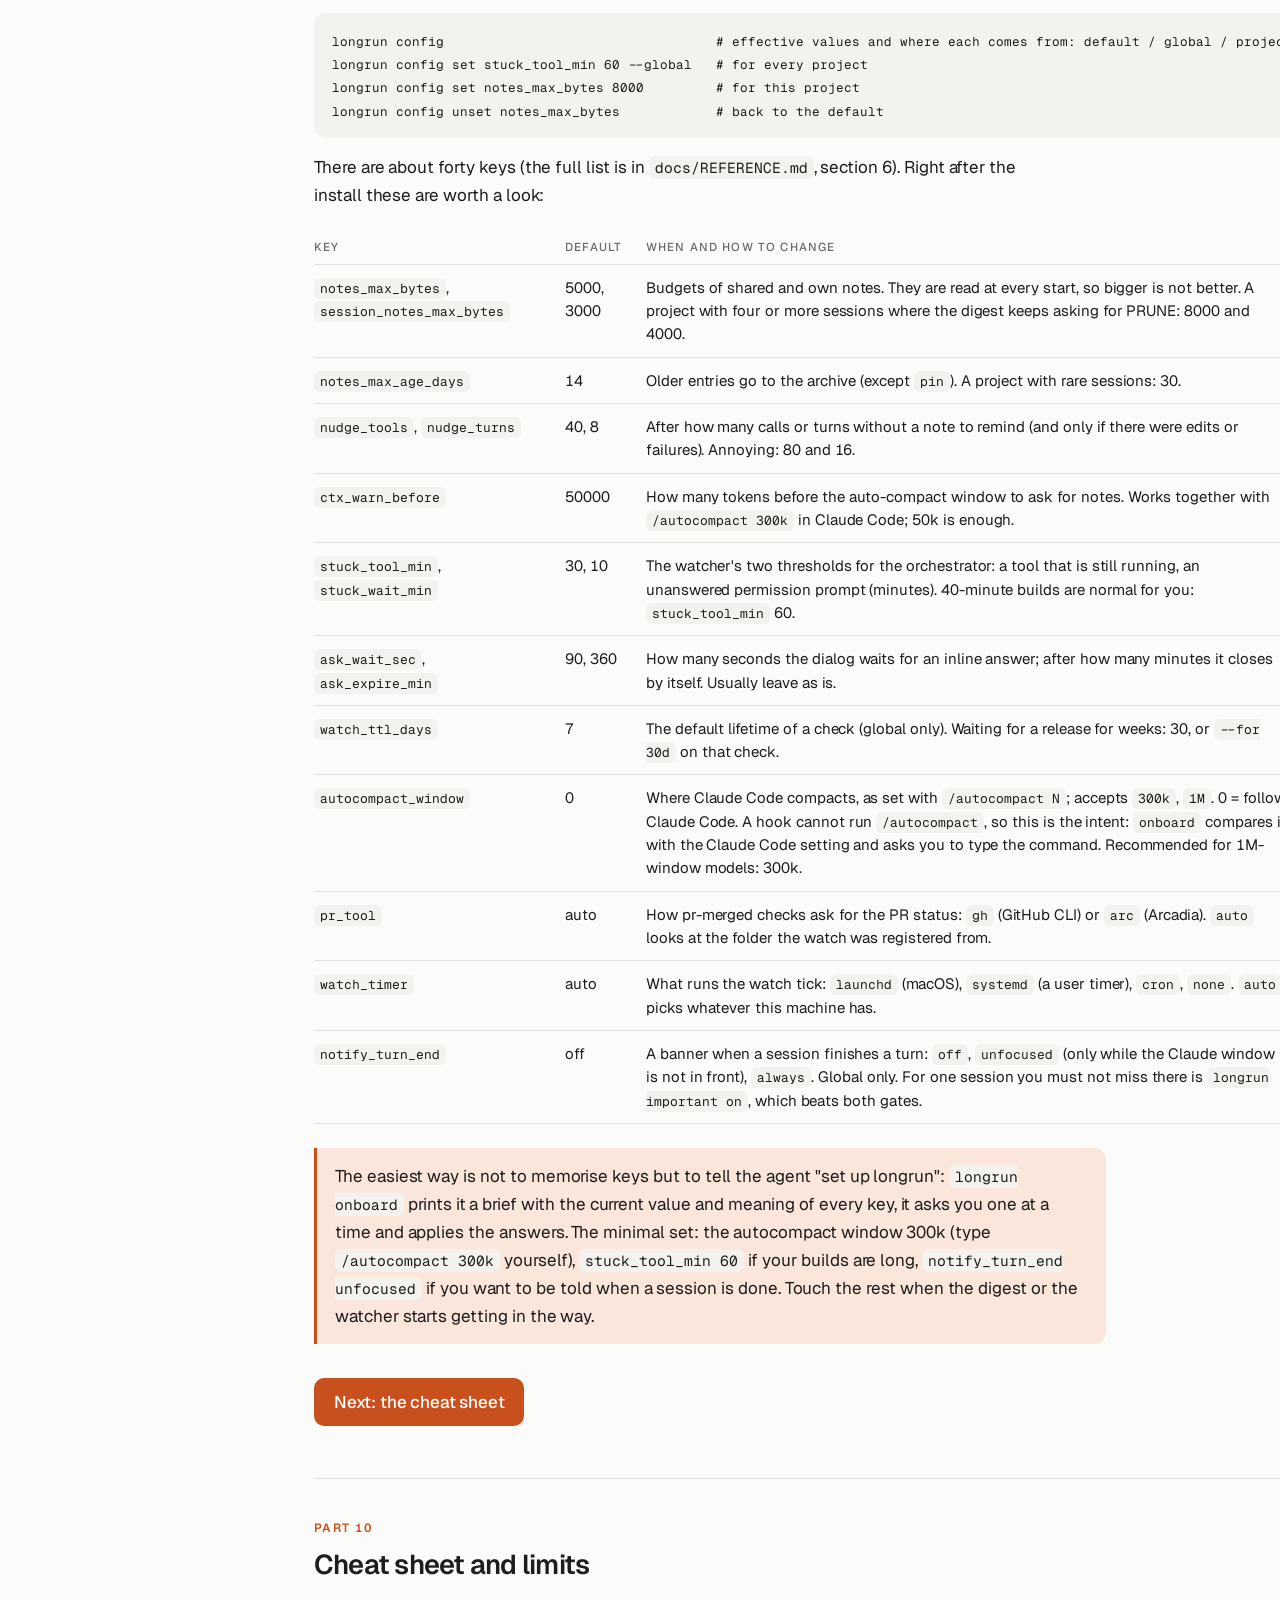
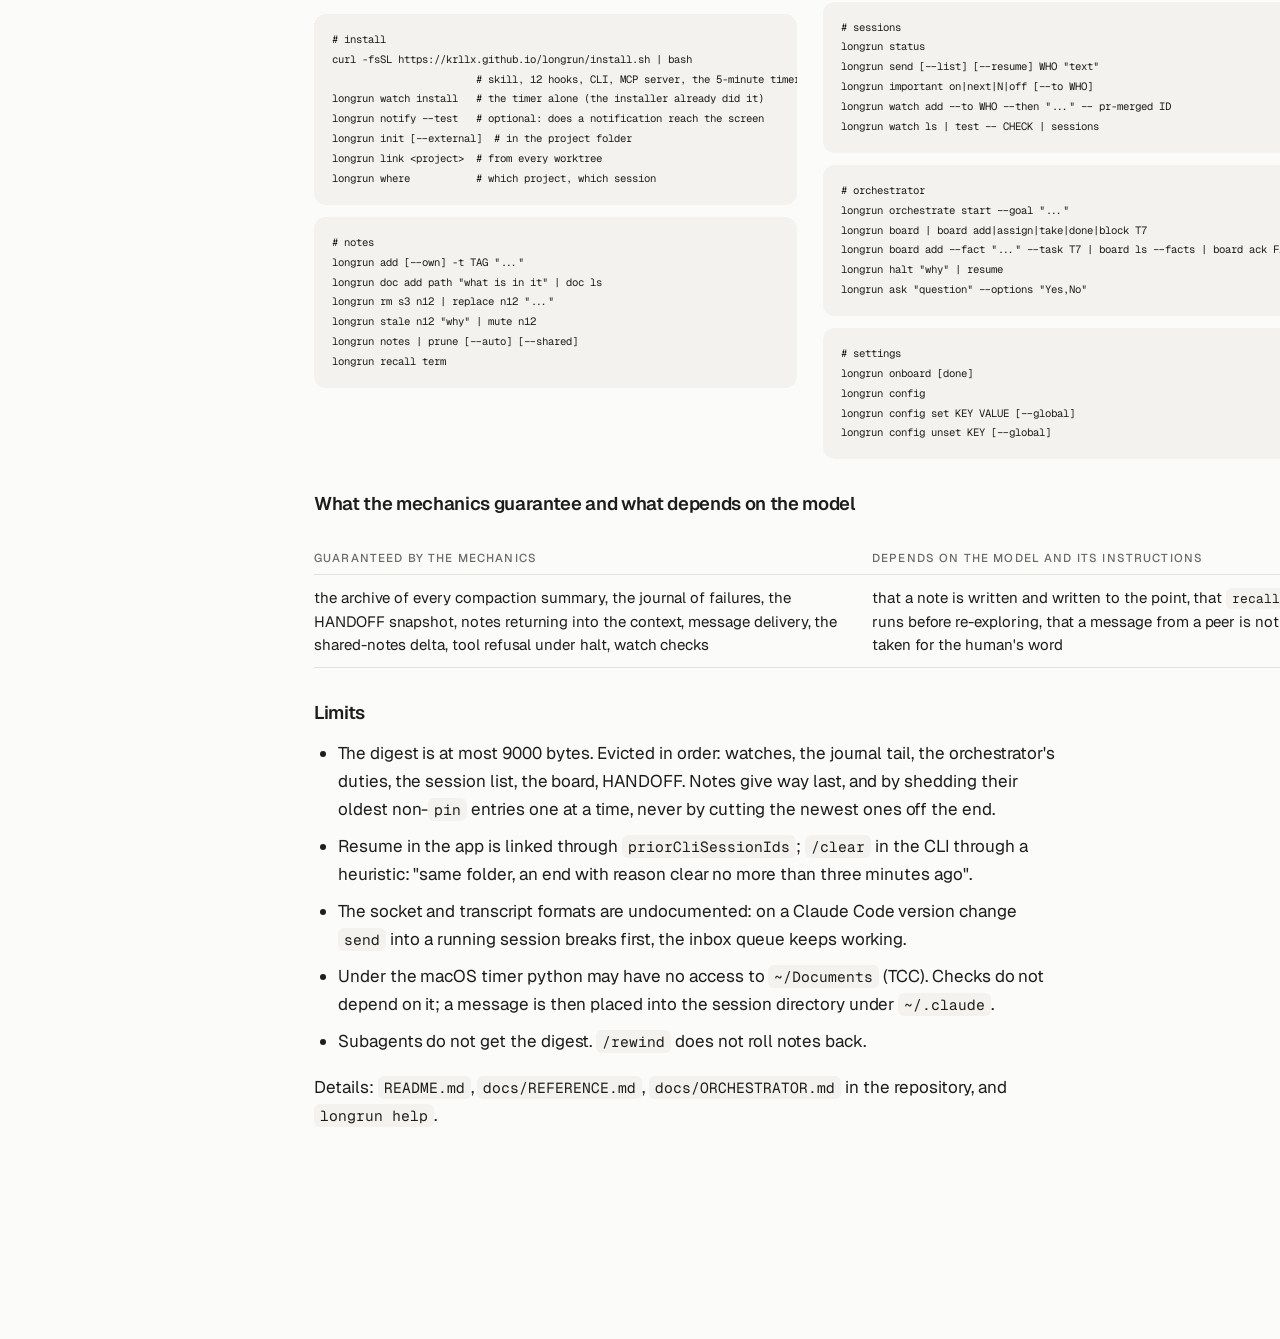
==== commit 3404dc4d: "0.6.2: the manifesto's point 2, and four places the mechanics stopped at the turn boundary A pass ov" ====
--- a/course/index.html
+++ b/course/index.html
@@ -13,7 +13,7 @@
 <div class="layout">
 <nav class="side">
   <div class="brand">longrun <small>a mini course, 11 parts, about 15 minutes</small></div>
-  <div class="lang"><a href="ru/">Русский</a></div>
+  <div class="lang"><a href="ru/">Русский</a> · <a href="zh-CN/">简体中文</a> · <a href="ja/">日本語</a></div>
   <ol>
     <li><a href="#l0"><span class="num">0</span>Quick start</a></li>
     <li><a href="#l1"><span class="num">1</span>Why</a></li>
@@ -47,7 +47,7 @@
 <ol>
 <li><b>Install once.</b> One line, no checkout needed - the installer fetches the sources itself:
 <pre><code>curl -fsSL https://krllx.github.io/longrun/install.sh | bash</code></pre>
-It puts in the skill, 11 hooks in <code>~/.claude/settings.json</code>, the CLI <code>~/.local/bin/longrun</code>, the <code>longrun</code> MCP server, and the timer that runs the checks and the watcher every five minutes. It asks about one thing only - desktop notifications, the next step. From a clone it is the same <code>install.sh</code>; <code>--uninstall</code> reverses it.</li>
+It puts in the skill, 12 hooks in <code>~/.claude/settings.json</code>, the CLI <code>~/.local/bin/longrun</code>, the <code>longrun</code> MCP server, and the timer that runs the checks and the watcher every five minutes. It asks about one thing only - desktop notifications, the next step. From a clone it is the same <code>install.sh</code>; <code>--uninstall</code> reverses it.</li>
 <li><b>Notifications, if you want them.</b> <code>install.sh</code> asks whether to set them up, and this step is what the answer decides. longrun never depends on them - a halt and a fired watch reach the session through its socket or inbox either way - so declining changes nothing else (<code>--no-notify</code> answers in advance, <code>brew install terminal-notifier</code> turns them on later). On macOS the installer runs <code>brew install terminal-notifier</code> when it is missing (Homebrew is the prerequisite; without it it says so and moves on) and sends one test notification; macOS may ask once whether to allow notifications from terminal-notifier - allow it. Nothing built into macOS can replace that step: <code>osascript -e 'display notification'</code> posts on behalf of Script Editor, which holds no notification permission, so the system files it, draws nothing and exits 0 (25 of 25 that way on macOS 15; Script Editor gains no permission even after being launched). The banner then carries terminal-notifier's own name and icon: macOS takes both from the bundle that posted it, and there is no way to override them per notification. On Linux it is <code>notify-send</code> (<code>libnotify</code>), which most desktops already have. Check either way with <code>longrun notify --test</code>: it sends a probe, reads back whether the system really drew it, and prints which session a click opens. One session you must not miss - <code>longrun important on</code> (or <code>next</code>, or a number): its turn ends then always notify, whatever <code>notify_turn_end</code> is set to and whichever window is in front, which is what the focus check cannot do for you while you are typing in another Claude session.</li>
 <li><b>Make the folder a project.</b> A project for longrun is the folder you open in Claude Code. Not necessarily a repository root: it can be a folder with several repositories, a subdirectory of a monorepo or an empty headquarters folder. Run <code>longrun init</code> there once: in a terminal or right in the Claude Code session, the agent runs it for you if asked. A <code>.longrun/</code> directory appears; when the folder is inside a repository, add it to the ignore file (or <code>longrun init --external</code>, which puts the directory under <code>~/.claude/longrun/</code>). From every worktree of the same project: <code>longrun link &lt;path to the project&gt;</code>. Check: <code>longrun where</code>.</li>
 <li><b>Tune it.</b> In the session tell the agent: "set up longrun" (or <code>/longrun onboard</code>). It runs <code>longrun onboard</code>, tells you briefly what the skill does and asks about the main settings: the autocompact window, the stuck thresholds, note sizes, notifications. It applies the answers itself with <code>longrun config set</code>. One exception: a hook cannot set the autocompact window, so the agent asks you to type <code>/autocompact 300k</code> (or the value you chose) in Claude Code. 50 thousand tokens before that threshold a hook asks the session to write its notes before compaction. The keys in detail (see part 9 below).</li>
@@ -96,7 +96,7 @@
 </figure>
 <h3>What the skill is made of</h3>
 <div class="grid2">
-  <div class="card"><h4>Mechanics: hooks, CLI, a timer</h4><p>Eleven Claude Code hooks (see part 4 below), the <code>longrun</code> command and a timer (a launchd agent on macOS, a systemd user timer or cron on Linux). The mechanics work without the model:</p>
+  <div class="card"><h4>Mechanics: hooks, CLI, a timer</h4><p>Twelve Claude Code hooks (see part 4 below), the <code>longrun</code> command and a timer (a launchd agent on macOS, a systemd user timer or cron on Linux). The mechanics work without the model:</p>
   <ul>
   <li>print the digest at session start and after every compaction;</li>
   <li>archive every compaction summary verbatim;</li>
@@ -166,7 +166,7 @@
 <section class="lesson" id="l4">
 <div class="kicker">Part 4</div>
 <h2>Hooks: where the mechanics live</h2>
-<p>Claude Code calls an external command on every session event. longrun installs eleven such commands, all of them one python script. A hook is a separate process per event, so after an install the new code works in every session at once. Click a hook in the loop.</p>
+<p>Claude Code calls an external command on every session event. longrun installs twelve such commands, all of them one python script. A hook is a separate process per event, so after an install the new code works in every session at once. Click a hook in the loop.</p>
 <div class="hooks"><div id="hookloop"></div><div class="hookinfo" id="hookinfo"><h4>The loop of one session</h4><div>Start, then turns: the human's request, tool calls, the answer. When the context is full, compaction and SessionStart again. Hooks on every node.</div></div></div>
 <div class="callout ok">The only things that reach the model's context from the hooks: the digest on SessionStart, the shared-notes delta and messages on UserPromptSubmit, a rare reminder to write a note, a context warning and a refusal under halt. Everything else is written to files silently.</div>
 <div class="next"><a href="#l5">Next: what to write</a></div>
@@ -258,7 +258,7 @@
 <div class="cheat">
 <pre><code># install
 curl -fsSL https://krllx.github.io/longrun/install.sh | bash
-                        # skill, 11 hooks, CLI, MCP server, the 5-minute timer, notifications
+                        # skill, 12 hooks, CLI, MCP server, the 5-minute timer, notifications
 longrun watch install   # the timer alone (the installer already did it)
 longrun notify --test   # optional: does a notification reach the screen
 longrun init [--external]  # in the project folder
@@ -348,7 +348,8 @@
     { name: 'SessionStart', what: 'Finds the project by directory (up to .longrun/, else the registry), links the CLI id to the session key (also after a resume under a new id), prints the digest: SHARED, OWN, SESSIONS, watches, the board, messages. Exports LONGRUN_SESSION and LONGRUN_DIR into the session\'s Bash. Runs the cleanup once an hour.' },
     { name: 'UserPromptSubmit', what: 'Every turn: delivers messages from the inbox, prints the shared-notes delta (+ ~ -) and board changes, counts turns, warns about the context 50k before the window.' },
     { name: 'PreToolUse', what: 'Checks the halt: under a stop it answers deny with the reason, and the model sees it. Records in meta.json which tool started and when (for the "tool `ya make` 38m" flag). The mcp__longrun__* tools are exempt from halt.' },
-    { name: 'PostToolUse', what: 'Counts calls and edits, closes the record of the running tool. After 40 calls or 8 turns without a note, and only if there were edits or failures, reminds once to write one.' },
+    { name: 'PostToolUse', what: 'Counts calls and edits, closes the record of the running tool. After 40 calls or 8 turns without a note, and only if there were edits or failures, reminds once to write one. Carries what another session changed without waiting for the next prompt, and answers a search for something the project already has written down elsewhere.' },
+    { name: 'PostToolBatch', what: 'One event after a whole batch of parallel calls resolves, with no matcher, so it sees the Reads too. Used for the same hint: you are searching for something already on disk and outside your context. Newer than the others - where the CLI does not know the event, nothing happens and PostToolUse carries the hint alone.' },
     { name: 'PostToolUseFailure', what: 'A failed Bash command as one FAIL line in the session journal. Three in a row give the "fail x3" flag in SESSIONS - a flag the others can see, not a report to anyone.' },
     { name: 'PermissionRequest', what: 'The session waits for a tool permission: a mark in meta.json, from it the "waiting permission 12m" flag.' },
     { name: 'Notification', what: 'Claude Code notifications (idle, input needed, a dialog): a waiting mark in meta.json.' },
@@ -360,7 +361,7 @@
   new LR.Quiz(document.getElementById('quiz'), [
     { stmt: '"<code>pytest -x</code> hangs: it waits for a real Redis, fixed by <code>REDIS_URL=fake://</code>"', ans: 'own', why: 'A dead end with its reason: the dead tag, own notes. Shared if another session could hit the same.' },
     { stmt: '"PR 42 = branch cart-total"', ans: 'shared', why: 'An identity with no expiry: pin, shared. Exactly what the session that says "the PR is not created yet" is missing.' },
-    { stmt: '"The rollout plan: six steps, four open questions, two rollback paths"', ans: 'doc', why: 'Too long for one line. It stays a file in the project, and `longrun doc add` leaves a pointer to it in the shared notes.' },
+    { stmt: '"The rollout plan: six steps, four open questions, two rollback paths"', ans: 'doc', why: 'Too long for one line. It stays a file in the project, and <code>longrun doc add</code> leaves a pointer to it in the shared notes.' },
     { stmt: '"The total() function is in cart/models.py:42"', ans: 'no', why: 'One grep returns this in a second. Do not write it.' },
     { stmt: '"The user asked not to touch the discounts UI until next week"', ans: 'own', why: 'Task framing from the human: ctx, own. Shared if it concerns the other sessions too.' },
     { stmt: '"The Stripe key for the sandbox comes from 1password, the one in env is stale"', ans: 'shared', why: 'A fact about the environment that cost effort and everyone needs: fact, shared.' },
